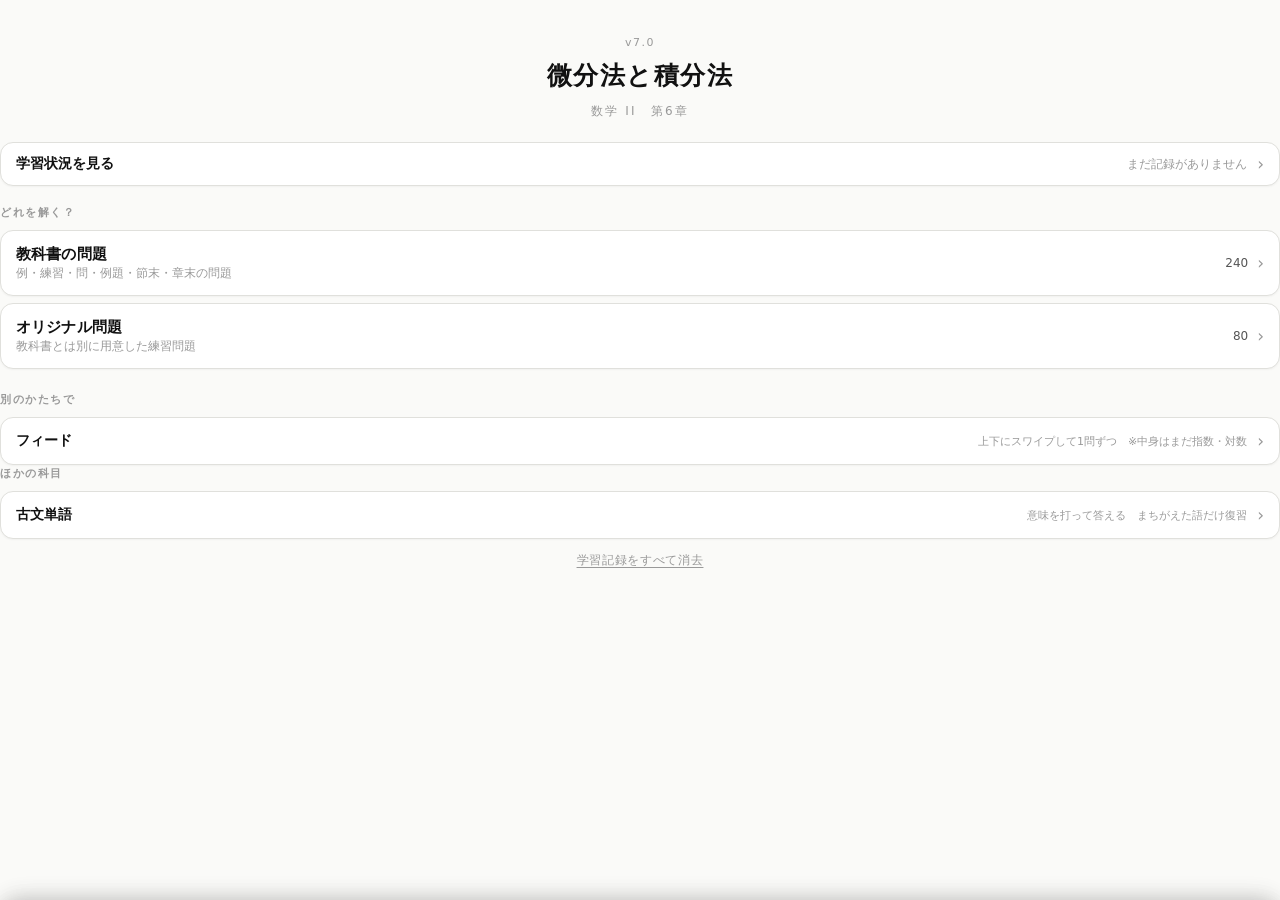
==== index.html @ 39d3907d "範囲の名前を「苦手」にした メニューの見え方   自分の範囲     苦手   練習6・7・8・11・14・15、応用例題3、練習17・19   47  見出しの「課題の範囲」も、名前に合わせて「自分" ====
<!DOCTYPE html>
<html lang="ja">
<head>
<meta charset="UTF-8">
<meta name="viewport" content="width=device-width, initial-scale=1.0, maximum-scale=1.0, user-scalable=no, viewport-fit=cover">
<meta name="color-scheme" content="light">
<meta name="apple-mobile-web-app-capable" content="yes">
<meta name="apple-mobile-web-app-status-bar-style" content="default">
<meta name="theme-color" content="#FAFAF8">
<meta name="description" content="指数関数・対数関数の演習アプリ。手書きの計算スペースと専用キーボードで、スマホだけで解いて記録できます。">
<link rel="manifest" href="./manifest.webmanifest">
<link rel="stylesheet" href="./katex.min.css">
<link rel="apple-touch-icon" href="./apple-touch-icon.png">
<link rel="icon" href="./icon-192.png" type="image/png">
<title>微分法と積分法 ｜ 数学II</title>
<style>
  :root{
    --bg:#FAFAF8;
    --bg2:#F3F3F0;
    --card:#FFFFFF;
    --t1:#111111;
    --t2:#555555;
    --t3:#999999;
    --bd:#E0E0DC;
    --bd2:#EEEEEA;
    --err:#8B0000;
    --ok:#00008B;
    --sh:0 1px 2px rgba(17,17,17,.04);
    --safe-b:env(safe-area-inset-bottom, 0px);
  }
  /* 画面の文字は選べないようにする。
     Apple Pencil で書いていると、手のひらや軸が問題文に触れただけで
     文字が選ばれて「コピー／調べる／翻訳」の黒いメニューが出てしまう。 */
  *{box-sizing:border-box; -webkit-tap-highlight-color:transparent;
    -webkit-user-select:none; user-select:none; -webkit-touch-callout:none}
  html,body{height:100%; overflow:hidden}
  body{
    margin:0; background:var(--bg); color:var(--t1);
    font-family:"Hiragino Sans","Hiragino Kaku Gothic ProN","Yu Gothic","Noto Sans JP",Meiryo,system-ui,-apple-system,sans-serif;
    font-feature-settings:"palt" 1;
    -webkit-font-smoothing:antialiased;
    line-height:1.55; font-size:15px;
    overscroll-behavior:none;
  }
  button{font-family:inherit; color:inherit; cursor:pointer; touch-action:manipulation}
  .app{height:100vh; height:100dvh; display:flex; flex-direction:column; overflow:hidden}
  .hide{display:none !important}

  /* ---------- 数式表示 ---------- */
  .mq{font-family:"Times New Roman",'Hiragino Mincho ProN',serif; letter-spacing:.01em}
  sup,sub{font-size:.68em; line-height:0}
  sup{vertical-align:.5em} sub{vertical-align:-.28em}
  .rt{white-space:nowrap}
  .rt .ri{font-size:.6em; vertical-align:.62em; margin-right:-.28em}
  .rt .rb{border-top:1px solid currentColor; padding:0 .14em 0 .06em; margin-left:.02em}

  /* ---------- メニュー ---------- */
  #menu{flex:1; overflow-y:auto; -webkit-overflow-scrolling:touch; padding:0 18px calc(40px + var(--safe-b))}
  .mhead{padding:34px 0 22px; text-align:center}
  /* 更新が届いたか分かるように、トップに小さく版を出す */
  .mhead .ver{margin:0 0 6px; font-size:11px; color:var(--t3); letter-spacing:.14em}
  .mhead h1{margin:0; font-size:25px; font-weight:600; letter-spacing:.06em}
  .mhead .cap{margin:6px 0 0; font-size:12px; color:var(--t3); letter-spacing:.18em}
  .sec{margin:0 0 9px; font-size:11px; color:var(--t3); letter-spacing:.14em; font-weight:600}

  .seg{display:flex; gap:2px; background:var(--bg2); border-radius:11px; padding:3px; margin-bottom:8px}
  .seg button{flex:1; border:0; background:transparent; color:var(--t2); font-size:12.5px; padding:9px 4px; border-radius:8px; letter-spacing:.02em}
  .seg button.on{background:var(--card); color:var(--t1); font-weight:600; box-shadow:var(--sh)}
  .modenote{font-size:11.5px; color:var(--t3); margin:0 0 12px; padding:0 2px; line-height:1.6}
  .toggle{display:flex; align-items:center; gap:10px; border:0; background:transparent; padding:6px 2px; margin-bottom:16px; font-size:13px; color:var(--t2)}
  .toggle .tk{width:38px; height:22px; border-radius:22px; background:var(--bd2); border:1px solid var(--bd); flex:none; position:relative; transition:background .16s, border-color .16s}
  .toggle .tk i{position:absolute; top:2px; left:2px; width:16px; height:16px; border-radius:50%; background:var(--card); box-shadow:var(--sh); transition:transform .16s}
  .toggle[aria-pressed="true"]{color:var(--t1)}
  .toggle[aria-pressed="true"] .tk{background:var(--t1); border-color:var(--t1)}
  .toggle[aria-pressed="true"] .tk i{transform:translateX(16px)}
  .toggle[disabled]{opacity:.35}

  .tlist{display:flex; flex-direction:column; gap:7px; margin-bottom:22px}
  .gsec{margin:14px 0 -1px; padding-left:2px; font-size:10.5px; color:var(--t3); letter-spacing:.16em; font-weight:600}
  .mrow{display:flex; align-items:center; justify-content:space-between; gap:12px}
  .gsec:first-child{margin-top:6px}
  .titem{
    display:flex; align-items:center; gap:12px; width:100%; text-align:left;
    background:var(--card); border:1px solid var(--bd); border-radius:13px;
    padding:14px 15px; box-shadow:var(--sh); transition:transform .06s, background .12s;
  }
  .titem:active{transform:scale(.985); background:var(--bg2)}
  .titem .nm{flex:1; min-width:0}
  .titem .nm b{display:block; font-size:15px; font-weight:600; letter-spacing:.01em}
  .titem .nm span{display:block; font-size:11.5px; color:var(--t3); margin-top:2px}
  .titem .rt2{display:flex; align-items:center; gap:9px; flex:none}
  .titem .num{font-size:12px; color:var(--t2); font-variant-numeric:tabular-nums}
  .titem .arw{color:var(--t3); font-size:17px; line-height:1}
  .titem.all{background:var(--t1); border-color:var(--t1); color:var(--card)}
  .titem.all .nm span,.titem.all .num,.titem.all .arw{color:rgba(255,255,255,.62)}
  .titem.all:active{background:#000}
  /* 途中でやめた範囲は、カード＋「途中から」の2つ並びにする */
  .trow{display:flex; gap:7px; align-items:stretch}
  .trow .titem{flex:1; min-width:0}
  .tcont{
    flex:none; width:78px; display:flex; flex-direction:column; align-items:center; justify-content:center; gap:2px;
    background:var(--bg2); border:1px solid var(--bd); border-radius:13px; box-shadow:var(--sh);
    padding:8px 4px; transition:transform .06s, background .12s;
  }
  .tcont:active{transform:scale(.97); background:var(--bd2)}
  .tcont .cl{font-size:10px; color:var(--t3); letter-spacing:.04em}
  .tcont b{font-size:13px; font-weight:600; color:var(--t1); font-variant-numeric:tabular-nums}
  .titem[disabled]{opacity:.4; box-shadow:none}
  .titem.rsm{border-style:dashed; border-color:var(--bd); margin-bottom:0}
  .mini-bar{display:block; height:2px; background:var(--bd2); border-radius:2px; margin-top:7px; overflow:hidden}
  .mini-bar i{display:block; height:100%; background:var(--t3); border-radius:2px}
  .badge{
    font-size:11px; font-variant-numeric:tabular-nums; color:var(--err);
    border:1px solid rgba(139,0,0,.24); border-radius:20px; padding:1px 7px; background:rgba(139,0,0,.04);
  }
  .empty{border:1px dashed var(--bd); border-radius:13px; padding:26px 16px; text-align:center; color:var(--t3); font-size:12.5px; line-height:1.8}

  /* ---------- 記録の持ち出し ---------- */
  .bkrow{display:flex; gap:8px; margin-top:8px}
  .bkbtn{flex:1; min-height:42px; border-radius:11px; border:1px solid var(--bd);
         background:var(--card); color:inherit; font-size:13.5px}
  .bkbtn.go{background:var(--ok); border-color:var(--ok); color:#fff; font-weight:600}
  .bkbtn:active{opacity:.75}
  .bknote{font-size:11px; color:var(--t3); line-height:1.85; margin-top:9px}
  .bkbox{margin-top:12px; padding:12px; border:1px solid var(--bd); border-radius:12px; background:var(--card)}
  .bkh{margin:0 0 8px; font-size:11.5px; color:var(--t3); line-height:1.8}
  .bkta{width:100%; height:110px; box-sizing:border-box; padding:9px; border-radius:9px;
        border:1px solid var(--bd); background:var(--bg2); color:inherit;
        font-family:ui-monospace,SFMono-Regular,Menlo,monospace; font-size:10.5px; line-height:1.5;
        resize:none;
        /* 記録の書き出し・読みこみ欄だけは、選んで貼りつけできるようにしておく */
        -webkit-user-select:text; user-select:text; -webkit-touch-callout:default}
  .bkmsg{margin:8px 0 0; font-size:11.5px; line-height:1.7}
  .bkmsg.ok{color:var(--ok)} .bkmsg.ng{color:var(--ng)}

  /* ---------- 囲った計算 ---------- */
  #ansClip{position:relative; margin:0 14px 8px; padding:6px 8px; border:1px solid var(--bd);
           border-radius:10px; background:var(--bg2); text-align:center}
  #ansClip img{max-width:100%; max-height:104px; display:inline-block; vertical-align:middle}
  #ansClip .cx{position:absolute; right:6px; top:6px; font-size:10px; color:var(--t3);
               background:var(--card); border-radius:99px; padding:3px 8px; line-height:1}
  .mfoot{display:flex; justify-content:center; padding-top:6px}
  .lnk{background:none; border:0; color:var(--t3); font-size:11.5px; letter-spacing:.06em; text-decoration:underline; text-underline-offset:3px; padding:8px}

  /* ---------- 演習画面 ---------- */
  #play{flex:1; display:flex; flex-direction:column; min-height:0}
  .bar{display:flex; align-items:center; gap:6px; padding:8px 8px 7px; flex:none}
  .mbar{padding-top:calc(8px + var(--safe-t)); border-bottom:1px solid var(--bd2); margin-bottom:8px}
  .ib{
    width:38px; height:38px; flex:none; border:0; background:transparent; border-radius:10px;
    display:flex; align-items:center; justify-content:center; transition:background .12s;
  }
  .ib:active{background:var(--bg2)}
  .ib svg{width:19px; height:19px; stroke:var(--t1); stroke-width:1.6; fill:none; stroke-linecap:round; stroke-linejoin:round}
  .ttl{flex:1; text-align:center; min-width:0}
  .ttl b{display:block; font-size:13px; font-weight:600; letter-spacing:.02em; white-space:nowrap; overflow:hidden; text-overflow:ellipsis}
  .ttl span{display:block; font-size:10.5px; color:var(--t3); font-variant-numeric:tabular-nums; letter-spacing:.06em; margin-top:1px}
  .prog{height:2px; background:var(--bd2); flex:none}
  .prog i{display:block; height:100%; background:var(--t1); width:0; transition:width .28s ease}

  .qbox{
    flex:none; display:block; width:auto; text-align:left;
    margin:11px 12px 0; background:var(--card); border:1px solid var(--bd);
    border-radius:13px; padding:12px 14px; box-shadow:var(--sh);
    max-height:26vh; overflow-y:auto; transition:padding .16s;
  }
  .qbox .lb{font-size:10px; color:var(--t3); letter-spacing:.16em; margin-bottom:5px; display:flex; gap:8px; align-items:center}
  .qbox .lb .wc{color:var(--err); letter-spacing:.02em}
  .qbox .lb .fold{margin-left:auto; letter-spacing:.04em; text-decoration:underline; text-underline-offset:2px}
  .qbox .qt{display:block; font-size:17px; line-height:1.75; word-break:break-word}
  .qbox .gv{display:block; font-size:11.5px; color:var(--t2); margin-top:7px; padding-top:7px; border-top:1px solid var(--bd2)}
  .qbox .gv.hide{display:none !important}
  /* たたんだ状態: 1行だけ見せて計算スペースを広げる */
  .qbox.fold{padding:7px 14px 8px; overflow:hidden}
  .qbox.fold .lb{margin-bottom:2px}
  .qbox.fold .qt{
    font-size:14px; line-height:1.5; white-space:nowrap;
    overflow:hidden; text-overflow:ellipsis;
  }
  .qbox.fold .gv{display:none}

  .tools{display:flex; align-items:center; gap:4px; padding:9px 12px 7px; flex:none}
  .tb{
    height:36px; min-width:44px; padding:0 11px; border:1px solid var(--bd); background:var(--card);
    border-radius:9px; display:flex; align-items:center; justify-content:center; gap:5px; box-shadow:var(--sh);
    transition:background .12s, border-color .12s;
  }
  .tb svg{width:17px; height:17px; stroke:var(--t1); stroke-width:1.6; fill:none; stroke-linecap:round; stroke-linejoin:round}
  .tb.on{background:var(--t1); border-color:var(--t1)}
  .tb.on svg{stroke:var(--card)}
  .tb:disabled{opacity:.32}
  .tb:active{background:var(--bg2)}
  .tb.on:active{background:#000}
  .tsp{flex:1}

  .padwrap{flex:1; min-height:0; margin:0 12px; position:relative}
  #pad{
    position:absolute; inset:0; width:100%; height:100%;
    background:var(--card); border:1px solid var(--bd); border-radius:13px;
    box-shadow:var(--sh); touch-action:none; display:block;
  }
  .padhint{
    position:absolute; left:0; right:0; top:50%; transform:translateY(-50%);
    text-align:center; color:var(--t3); font-size:12px; letter-spacing:.1em; pointer-events:none;
    transition:opacity .2s;
  }
  .padhint small{display:block; font-size:10.5px; letter-spacing:.04em; margin-top:6px; opacity:.75}
  .foot{flex:none; padding:11px 12px calc(11px + var(--safe-b))}
  .pbtn{
    width:100%; height:50px; border:0; border-radius:13px; background:var(--t1); color:var(--card);
    font-size:15px; font-weight:600; letter-spacing:.08em; transition:transform .06s, opacity .12s;
  }
  .pbtn:active{transform:scale(.985); opacity:.86}
  .pbtn.ghost{background:var(--card); color:var(--t1); border:1px solid var(--bd); box-shadow:var(--sh)}

  /* ---------- 学習状況（ダッシュボード） ----------
     3つの状態は色だけに頼らせない。凡例を必ず出し、各行に実数を併記する。
     「未着手」の #EEEEEA は白地とのコントラストが低い（1.13:1）ため、
     数値ラベルで内容が伝わるようにしている。 */
  .statlink{
    display:flex; align-items:center; gap:10px; width:100%; text-align:left;
    background:var(--card); border:1px solid var(--bd); border-radius:13px;
    padding:12px 15px; box-shadow:var(--sh); margin-bottom:18px; font-size:14px;
  }
  .statlink:active{background:var(--bg2)}
  .statlink .sl{font-weight:600; flex:none}
  .statlink .sr{flex:1; text-align:right; font-size:11.5px; color:var(--t3); font-variant-numeric:tabular-nums}
  .statlink .arw{color:var(--t3); font-size:17px; line-height:1; flex:none}

  /* ---------- KaTeX ----------
     数式は KaTeX で組む。地の文はこれまでどおりの書体のまま。 */
  .katex{font-size:1.05em}
  .mq .katex{font-size:1em}
  /* 埋めるべき □ */
  .tbx{color:var(--ng)}
  /* 入力欄のカーソル */
  .tcaret{animation:tcar 1.05s steps(1) infinite; font-weight:300}
  @keyframes tcar{50%{opacity:0}}

  /* 別リポジトリにある「フィード」への行き来。記録は同じものを見ている。 */
  .feedlink{margin-bottom:0; color:inherit; text-decoration:none}
  .feedlink .sr{font-size:11px}

  #stats{flex:1; display:flex; flex-direction:column; min-height:0}
  .stbody{flex:1; overflow-y:auto; -webkit-overflow-scrolling:touch; padding:0 18px calc(36px + var(--safe-b))}

  .hero{text-align:center; padding:22px 0 6px}
  .hero .hv{font-size:52px; font-weight:600; line-height:1; letter-spacing:-.02em; font-variant-numeric:tabular-nums}
  .hero .hv i{font-style:normal; font-size:22px; color:var(--t3); margin-left:1px}
  .hero .hl{margin:8px 0 0; font-size:12px; color:var(--t2); letter-spacing:.04em}

  .tiles{display:grid; grid-template-columns:repeat(3,1fr); gap:7px; margin:18px 0 6px}
  .tile{background:var(--card); border:1px solid var(--bd); border-radius:12px; padding:11px 10px; box-shadow:var(--sh)}
  .tile .tl{font-size:10px; color:var(--t3); letter-spacing:.08em; display:block}
  .tile .tv{font-size:19px; font-weight:600; font-variant-numeric:tabular-nums; margin-top:3px; display:block}
  .tile .tv small{font-size:11px; color:var(--t3); font-weight:400; margin-left:1px}

  .verdict{display:flex; flex-direction:column; gap:7px; margin:16px 0 6px}
  .vrow{display:flex; align-items:baseline; gap:10px; background:var(--card); border:1px solid var(--bd);
        border-radius:11px; padding:10px 13px; box-shadow:var(--sh); font-size:13px}
  .vrow .vk{font-size:10.5px; color:var(--t3); letter-spacing:.1em; flex:none; width:52px}
  .vrow .vn{flex:1; font-weight:600; min-width:0; overflow:hidden; text-overflow:ellipsis; white-space:nowrap}
  .vrow .vp{font-variant-numeric:tabular-nums; color:var(--t2); flex:none; font-size:12px}
  .vrow.bad .vp{color:var(--err)}

  .legend{display:flex; flex-wrap:wrap; gap:4px 14px; margin:10px 2px 12px; font-size:11px; color:var(--t2)}
  .legend span{display:flex; align-items:center; gap:6px}
  .legend i{width:10px; height:10px; border-radius:3px; flex:none}
  .legend .k1{background:var(--t1)} .legend .k2{background:var(--err)} .legend .k3{background:var(--bd2)}

  .srow{
    display:block; width:100%; text-align:left; background:var(--card); border:1px solid var(--bd);
    border-radius:12px; padding:11px 13px 12px; box-shadow:var(--sh); margin-bottom:7px;
  }
  .srow:active{background:var(--bg2)}
  .srow.src{background:var(--bg2); box-shadow:none; pointer-events:none}
  .srow.src:active{background:var(--bg2)}
  .srow .sh1{display:flex; align-items:baseline; gap:8px}
  .srow .sn{flex:1; font-size:14px; font-weight:600; min-width:0; overflow:hidden; text-overflow:ellipsis; white-space:nowrap}
  .srow .sa{font-size:12.5px; font-variant-numeric:tabular-nums; color:var(--t2); flex:none}
  .srow .sa.none{color:var(--t3); font-size:11px}
  /* 積み上げ棒: セグメントの間は 2px の余地（背景＝白）で分ける */
  .sbar{display:flex; gap:2px; height:9px; margin:8px 0 6px}
  .sbar i{border-radius:4px; min-width:0}
  .sbar .b1{background:var(--t1)} .sbar .b2{background:var(--err)} .sbar .b3{background:var(--bd2)}
  .srow .sf{display:flex; gap:12px; font-size:10.5px; color:var(--t3); font-variant-numeric:tabular-nums}
  .srow .sf b{font-weight:400; color:var(--t2)}
  .srow .sf .w{color:var(--err)}

  .wq{display:flex; flex-direction:column; gap:7px}
  .wqi{
    display:block; width:100%; text-align:left; background:var(--card); border:1px solid var(--bd);
    border-left:2px solid var(--err); border-radius:11px; padding:10px 13px; box-shadow:var(--sh);
  }
  .wqi:active{background:var(--bg2)}
  .wqi .h{display:flex; align-items:baseline; gap:9px}
  .wqi .q{flex:1; font-size:13.5px; line-height:1.6; min-width:0}
  .wqi .n{flex:none; font-size:11px; color:var(--err); font-variant-numeric:tabular-nums}
  .wqi .t{font-size:10.5px; color:var(--t3); margin-top:3px; display:block}
  .wqi .x{display:block; font-size:12px; color:var(--t2); line-height:1.8; margin-top:8px; padding-top:8px; border-top:1px solid var(--bd2)}
  .wqi .x.hide{display:none !important}

  .stempty{border:1px dashed var(--bd); border-radius:13px; padding:34px 18px; text-align:center;
           color:var(--t3); font-size:12.5px; line-height:1.9; margin-top:20px}

  /* ---------- 結果画面 ---------- */
  #done{flex:1; overflow-y:auto; padding:0 18px calc(28px + var(--safe-b))}
  .dhead{text-align:center; padding:40px 0 26px}
  .dhead .sc{font-size:44px; font-weight:600; font-variant-numeric:tabular-nums; letter-spacing:-.01em}
  .dhead .sc i{font-style:normal; font-size:19px; color:var(--t3); margin-left:2px}
  .dhead p{margin:6px 0 0; font-size:12px; color:var(--t3); letter-spacing:.12em}
  .wlist{display:flex; flex-direction:column; gap:7px; margin-bottom:24px}
  .witem{
    display:block; width:100%; text-align:left; background:var(--card); border:1px solid var(--bd);
    border-left:2px solid var(--err); border-radius:11px; padding:11px 13px; box-shadow:var(--sh);
    transition:background .12s;
  }
  .witem:active{background:var(--bg2)}
  .witem .q{display:block; font-size:14px; line-height:1.7}
  .witem .q .wg{font-size:11px; color:var(--t3); margin-left:3px}
  .witem .a{font-size:11.5px; color:var(--t2); margin-top:4px; display:flex; align-items:baseline; gap:6px}
  .witem .a b{color:var(--t1); font-weight:600}
  .witem .a .more{margin-left:auto; color:var(--t3); text-decoration:underline; text-underline-offset:3px; flex:none}
  .witem .wexp{display:block; font-size:12px; color:var(--t2); line-height:1.8; margin-top:9px; padding-top:9px; border-top:1px solid var(--bd2)}
  .witem .wexp.hide{display:none !important}
  .dbtns{display:flex; flex-direction:column; gap:8px}

  /* ---------- シート ---------- */
  .back{position:fixed; inset:0; background:rgba(17,17,17,.28); opacity:0; pointer-events:none; transition:opacity .22s; z-index:40}
  .back.on{opacity:1; pointer-events:auto}
  .sheet{
    position:fixed; left:0; right:0; bottom:0; z-index:50;
    background:var(--bg); border-top:1px solid var(--bd);
    border-radius:18px 18px 0 0; box-shadow:0 -6px 24px rgba(17,17,17,.08);
    transform:translateY(102%); transition:transform .26s cubic-bezier(.22,.68,.3,1);
    padding-bottom:var(--safe-b); max-height:92vh; max-height:92dvh; display:flex; flex-direction:column;
  }
  .sheet.on{transform:translateY(0)}
  .grip{width:34px; height:4px; background:var(--bd); border-radius:4px; margin:9px auto 4px; flex:none}
  .sh{padding:6px 16px 10px; display:flex; align-items:center; gap:10px; flex:none}
  .sh b{flex:1; font-size:12.5px; letter-spacing:.1em; color:var(--t2); font-weight:600}
  .sh .lnk{padding:4px 2px}
  /* 小さい端末では項目がシートに収まらないのでここをスクロールさせる（min-height:0 は保険） */
  .slist{padding:0 12px 14px; display:flex; flex-direction:column; gap:2px; overflow-y:auto; min-height:0; -webkit-overflow-scrolling:touch}
  .sitem{
    display:flex; align-items:center; gap:12px; width:100%; text-align:left; border:0;
    background:transparent; border-radius:11px; padding:14px 12px; font-size:14.5px; transition:background .12s;
  }
  .sitem:active{background:var(--bg2)}
  .sitem svg{width:18px; height:18px; flex:none; stroke:var(--t2); stroke-width:1.6; fill:none; stroke-linecap:round; stroke-linejoin:round}
  .sitem.dg{color:var(--err)} .sitem.dg svg{stroke:var(--err)}
  .sitem .sd{display:block; font-size:11px; color:var(--t3); margin-top:1px}
  .sitem .sw{flex:1; min-width:0}
  .sitem:disabled{opacity:.32}
  .shr{height:1px; background:var(--bd2); margin:6px 12px}

  /* ---------- 問題を選ぶ ---------- */
  .jitem{
    display:flex; align-items:flex-start; gap:11px; width:100%; text-align:left; border:0;
    background:transparent; border-radius:11px; padding:11px 10px; transition:background .12s;
  }
  .jitem:active{background:var(--bg2)}
  .jitem.now{background:var(--bg2); box-shadow:inset 0 0 0 1px var(--bd)}
  .jitem .jn{flex:none; min-width:2.1em; text-align:right; font-size:12px; color:var(--t3);
             padding-top:3px; font-variant-numeric:tabular-nums}
  .jitem.now .jn{color:var(--t1); font-weight:700}
  /* 問題文は長いので2行で切る */
  .jitem .jq{flex:1; min-width:0; font-size:14px; line-height:1.65; overflow:hidden;
             display:-webkit-box; -webkit-line-clamp:2; -webkit-box-orient:vertical}
  .jitem .jm{flex:none; margin-top:2px; font-size:11px; letter-spacing:.06em;
             padding:2px 8px; border-radius:999px; border:1px solid var(--bd)}
  .jitem .jm.ok{color:var(--ok); border-color:var(--ok)}
  .jitem .jm.ng{color:var(--err); border-color:var(--err)}
  .jitem .jm.na{color:var(--t3)}
  .prow{display:flex; align-items:center; gap:12px; padding:6px 12px 4px}
  .prow .pl{flex:1; font-size:14.5px}
  .seg.mini{margin:0; width:168px; flex:none}
  .seg.mini button{font-size:12.5px; padding:7px 4px}

  /* ---------- 解答入力 ---------- */
  .ansq{padding:0 14px 8px; font-size:13px; color:var(--t2); line-height:1.7; flex:none}
  .field .fr{margin:0 .18em}
  .field .fr .fn,.field .fr .fd{font-size:.86em; padding:0 .22em}
  .field{
    margin:0 12px 4px; background:var(--card); border:1px solid var(--bd); border-radius:11px;
    min-height:52px; padding:13px 14px; font-size:19px; line-height:1.4; box-shadow:var(--sh);
    word-break:break-all; flex:none; font-family:"Times New Roman",serif;
  }
  .field.err{border-color:var(--err)}
  .field.jp{font-family:inherit; font-size:16px}
  .field .ph{color:var(--t3); font-size:14px; font-family:inherit}
  .caret{display:inline-block; width:1.5px; height:1.05em; background:var(--t1); vertical-align:-.18em; margin:0 .5px; animation:bl 1.05s steps(1) infinite}
  @keyframes bl{50%{opacity:0}}
  .hintline{font-size:11px; color:var(--t3); padding:2px 16px 8px; flex:none; letter-spacing:.02em;
            display:flex; align-items:baseline; gap:10px}
  .hintline #hintLine{flex:1; min-width:0}
  .hintline .lnk{padding:2px 0; flex:none; font-size:11px}
  .hintline #hintLine.warn{color:var(--err); font-weight:600}
  .hintline #hintLine.todo{color:var(--err); font-weight:600}
  /* 埋めるべき □ は入力欄でもプレビューでも目立たせる */
  .bx{display:inline-block; min-width:.72em; padding:0 .06em; border:1px dashed var(--err);
      border-radius:3px; color:var(--err); line-height:1.15; text-align:center}
  /* シートの中身も縦フレックスにして、はみ出す要素だけ縮む／スクロールできるようにする */
  #ansInput{display:flex; flex-direction:column; min-height:0}
  /* 書き方の早見表（キーボードの場所に出す） */
  .how{margin:2px 12px 10px; padding:12px 14px; background:var(--bg2); border:0; border-radius:12px;
       flex:none; text-align:left; display:grid; grid-template-columns:repeat(2,1fr); gap:9px 14px;
       overflow-y:auto; min-height:0}
  .how > span{display:flex; align-items:baseline; gap:9px; font-size:12px; min-width:0}
  .how b{font-family:"Times New Roman",serif; font-size:15px; font-weight:400; flex:none; min-width:48px}
  .how > span > span{color:var(--t3); font-size:11px; font-family:ui-monospace,SFMono-Regular,Menlo,monospace;
            overflow:hidden; text-overflow:ellipsis}
  .how .hb{grid-column:1/-1; justify-content:center; color:var(--t3); font-size:10.5px;
           letter-spacing:.08em; padding-top:3px; border-top:1px solid var(--bd); margin-top:1px}

  .kb{padding:2px 6px 8px; flex:none; display:grid; grid-template-columns:repeat(7,1fr); gap:5px}
  .k{
    height:44px; border:1px solid var(--bd); background:var(--card); border-radius:9px;
    font-size:17px; display:flex; align-items:center; justify-content:center; box-shadow:var(--sh);
    font-family:"Times New Roman",serif; transition:background .08s, transform .05s; user-select:none;
  }
  .k:active{background:var(--bg2); transform:scale(.95)}
  /* 「分の」のような字数の多いキーは、せまい画面で2行に折れないように小さくする */
  .k.sm{font-size:13.5px; font-family:inherit; white-space:nowrap; letter-spacing:-.02em}
  @media (max-width:400px){ .k.sm{font-size:12px} }
  .k.fn{background:var(--bg2); font-size:14px; font-family:inherit; color:var(--t2); box-shadow:none}
  .k.fn:active{background:var(--bd2)}
  .k.fn svg{width:17px; height:17px; stroke:var(--t2); stroke-width:1.7; fill:none; stroke-linecap:round; stroke-linejoin:round}
  .k.go{grid-column:span 3; background:var(--t1); border-color:var(--t1); color:var(--card); font-size:14.5px; font-weight:600; font-family:inherit; letter-spacing:.08em}
  .k.go:active{background:#000}
  .k .sm{font-size:12px}
  /* 横棒の分数（入力プレビュー用） */
  .fr{display:inline-flex; flex-direction:column; align-items:center; vertical-align:middle;
      margin:0 .14em; line-height:1.12; position:relative; top:-.08em}
  .fr .fn{font-size:.82em; padding:0 .2em}
  .fr .fd{font-size:.82em; padding:0 .2em; border-top:1px solid currentColor; margin-top:.08em}
  /* 分数が入る行は少し行間を広げて、上下の行とぶつからないようにする */
  .rexp,.wexp,.proof,.qt,.ansq{line-height:2}

  /* 記号で書けない答え（増加/減少・対称の軸など）は選択式にする */
  /* グラフをかく問題 */
  .gbox{padding:2px 12px 10px; flex:none; display:flex; flex-direction:column; gap:8px; min-height:0}
  /* 横長の紙にかくと教科書のグラフと形が変わって見えるので、縦横の比を 4:3 で保つ。
     横向きの画面でも横に伸びきらないよう、高さから幅の上限を決めて中央に置く。 */
  .gwrap{position:relative; width:100%; max-width:min(100%, 58vh); aspect-ratio:4/3;
         margin-inline:auto; background:var(--card);
         border:1px solid var(--bd); border-radius:12px; overflow:hidden}
  .gwrap canvas{position:absolute; inset:0; width:100%; height:100%; display:block; touch-action:none}
  .gtools{display:flex; gap:8px; align-items:stretch}
  .gtools .gb{flex:1 1 0; padding:10px 6px; border:1px solid var(--bd); border-radius:10px;
              background:var(--card); font-size:13px; color:var(--t2); box-shadow:var(--sh)}
  .gtools .gb:active{background:var(--bg2)}
  .gtools .gb:disabled{opacity:.4}
  .gtools .pbtn{flex:2 1 0; margin-top:0 !important}
  .gres{display:block; width:100%; border:1px solid var(--bd); border-radius:12px; margin-top:8px}
  .glegend{display:flex; gap:14px; justify-content:center; font-size:11.5px; color:var(--t3); margin-top:6px}
  .glegend i{display:inline-block; width:16px; height:3px; border-radius:2px; vertical-align:2px; margin-right:5px}
  .glegend i.dot{width:9px; height:9px; border-radius:50%; background:#fff; border:2px solid #c2410c;
                 vertical-align:-1px}
  .gwhy{margin-top:6px; text-align:center; font-size:12.5px; color:var(--ng)}
  .chbox{padding:2px 12px 10px; display:flex; flex-direction:column; gap:7px; overflow-y:auto; min-height:0}
  .ch{
    min-height:50px; padding:12px 16px; text-align:left; border:1px solid var(--bd);
    background:var(--card); border-radius:11px; font-size:15px; box-shadow:var(--sh);
    display:flex; align-items:center; gap:11px; transition:background .12s, border-color .12s;
  }
  .ch::before{
    content:''; width:17px; height:17px; border-radius:50%; border:1.5px solid var(--bd2);
    flex:none; transition:border-color .12s, box-shadow .12s;
  }
  .ch:active{background:var(--bg2)}
  .ch.on{border-color:var(--t1)}
  .ch.on::before{border-color:var(--t1); border-width:5px}

  /* ---------- 判定 ---------- */
  .res{padding:14px 16px 18px; overflow-y:auto}
  .rq{font-size:14px; color:var(--t2); line-height:1.7; padding-bottom:11px; margin-bottom:12px; border-bottom:1px solid var(--bd2)}
  .rq .rg{font-size:11.5px; color:var(--t3); margin-left:4px}
  .rsub{font-size:11.5px; color:var(--t3); margin-top:5px}
  .proof{font-size:14px; line-height:1.95; color:var(--t1); white-space:pre-line}
  .selfask{font-size:11.5px; color:var(--t3); margin-top:11px; text-align:center; letter-spacing:.04em}
  /* 正解か不正解かは一目で分かってほしいので、文字だけでなく地色ごと変える */
  .rmark{
    display:inline-flex; align-items:center; gap:8px; font-size:17px; font-weight:600; letter-spacing:.1em;
    padding:8px 17px 8px 13px; border-radius:999px;
  }
  .rmark svg{width:21px; height:21px; stroke-width:2; fill:none; stroke-linecap:round; stroke-linejoin:round}
  /* 正解は青、不正解は赤で塗りつぶす */
  .rmark.ok{background:var(--ok); color:var(--card)} .rmark.ok svg{stroke:var(--card)}
  .rmark.ng{background:var(--err); color:var(--card)} .rmark.ng svg{stroke:var(--card)}
  .rmark.sk{background:var(--bg2); color:var(--t2); border:1px solid var(--bd)}
  .rmark.sk svg{stroke:var(--t2); fill:var(--t2)}
  /* 答えの枠も、不正解のときだけ縁の色を変えて見分けやすくする */
  .rans.ngb{border-color:var(--err)}
  .ryour{font-size:12px; color:var(--t3); margin-top:8px}
  .ryour b{color:var(--err); font-weight:400; font-family:"Times New Roman",serif; font-size:14px}
  .rans{
    margin-top:12px; background:var(--card); border:1px solid var(--bd); border-radius:11px;
    padding:12px 14px; box-shadow:var(--sh);
  }
  .rans .lb{font-size:10px; color:var(--t3); letter-spacing:.16em; margin-bottom:4px}
  .rans .va{font-size:19px; font-family:"Times New Roman",serif}
  .rexp{margin-top:10px; font-size:12.5px; color:var(--t2); line-height:1.85; padding:0 2px;
         white-space:pre-line}   /* 解説は行の区切りをそのまま活かす */
  .rbtns{display:flex; flex-wrap:wrap; gap:8px; margin-top:16px}
  .rbtns .pbtn{flex:1 1 0; width:auto}
  /* 4つ並ぶと1行では文字が折れてしまうので、2つずつ2段にする */
  .rbtns.four .pbtn{flex:1 1 calc(50% - 4px)}

  .cmsg{padding:2px 18px 18px; font-size:14px; line-height:1.8; color:var(--t2)}

  /* ---------- 横向き・画面が低いとき ----------
     6段のままだと決定キーが画面の外に出てしまうので、
     横幅を使って12列3段に組み替え、余白も詰める。 */
  @media (max-height:520px){
    .mhead{padding:14px 0 10px}
    .mhead h1{font-size:21px}
    .mhead .cap{margin-top:3px}
    .bar{padding:4px 8px}
    .ib{width:34px; height:34px}
    .qbox{margin-top:8px; padding:9px 13px; max-height:34vh}
    .qbox .qt{font-size:16px}
    .tools{padding:7px 12px 6px}
    .tb{height:32px}
    .foot{padding:8px 12px calc(8px + var(--safe-b))}
    .pbtn{height:44px}
    .sh{padding:2px 16px 6px}
    .ansq{padding-bottom:5px}
    .field{min-height:44px; padding:10px 14px; font-size:18px}
    .hintline{padding-bottom:5px}
    .k{height:38px; font-size:16px}
    .how{margin:0 12px 8px; padding:9px 12px; gap:6px 12px}
    .how b{font-size:14px; min-width:44px}
    .ch{min-height:40px; padding:8px 14px; font-size:14px}
    .ch::before{width:15px; height:15px}
    .chbox{gap:5px; padding-bottom:8px}
    .res{padding:10px 16px 14px}
    .rq{padding-bottom:8px; margin-bottom:9px}
  }
  /* 極端に低い画面（小型端末の横向き）は、あると入り切らないものを削る */
  @media (max-height:365px){
    .how{max-height:132px; gap:5px 12px; padding:8px 12px}
    .how .hb{display:none}
    .ansq{font-size:12px}
  }
  @media (max-height:520px) and (min-width:560px){
    .kb{grid-template-columns:repeat(12,1fr)}
    .k.go{grid-column:span 4}
    .chbox{display:grid; grid-template-columns:repeat(2,1fr)}
    .chbox .pbtn{grid-column:span 2; margin-top:0 !important}
  }
</style>
</head>
<body>
<div class="app">

  <!-- ========== トップ（教科書かオリジナルかを選ぶ） ========== -->
  <div id="home">
    <div class="mhead">
      <p class="ver">v7.0</p>
      <h1>微分法と積分法</h1>
      <p class="cap">数学 II　第6章</p>
    </div>

    <button class="statlink" id="statBtn">
      <span class="sl">学習状況を見る</span>
      <span class="sr" id="statPeek"></span>
      <span class="arw">›</span>
    </button>

    <div id="resume" class="hide"></div>

    <p class="sec">どれを解く？</p>
    <div class="tlist" id="sidelist"></div>

    <p class="sec">別のかたちで</p>
    <a class="statlink feedlink" href="../jhvjh/">
      <span class="sl">フィード</span>
      <span class="sr">上下にスワイプして1問ずつ　※中身はまだ指数・対数</span>
      <span class="arw">›</span>
    </a>

    <p class="sec">ほかの科目</p>
    <a class="statlink feedlink" href="./kobun.html">
      <span class="sl">古文単語</span>
      <span class="sr">意味を打って答える　まちがえた語だけ復習</span>
      <span class="arw">›</span>
    </a>

    <div class="mfoot"><button class="lnk" id="resetAll">学習記録をすべて消去</button></div>
  </div>

  <!-- ========== メニュー（選んだ側の範囲を選ぶ） ========== -->
  <div id="menu" class="hide">
    <div class="bar mbar">
      <button class="ib" id="toTop" aria-label="トップへ戻る">
        <svg viewBox="0 0 24 24"><path d="M15 5l-7 7 7 7"/></svg>
      </button>
      <div class="ttl"><b id="sideTtl">教科書の問題</b><span id="sideCap"></span></div>
      <span class="ib"></span>
    </div>

    <p class="sec">出題モード</p>
    <div class="seg" id="modeSeg">
      <button data-m="normal" class="on">通常</button>
      <button data-m="wrong">間違えた問題</button>
      <button data-m="freq">間違い回数順</button>
    </div>
    <p class="modenote" id="modeNote"></p>

    <button class="toggle" id="shufBtn" aria-pressed="false">
      <span class="tk"><i></i></span>
      <span>順番をシャッフルする</span>
    </button>

    <p class="sec">範囲</p>
    <div class="tlist" id="tlist"></div>
    <div style="height:18px"></div>
  </div>

  <!-- ========== 演習 ========== -->
  <div id="play" class="hide">
    <div class="bar">
      <button class="ib" id="backBtn" aria-label="戻る">
        <svg viewBox="0 0 24 24"><path d="M15 5l-7 7 7 7"/></svg>
      </button>
      <div class="ttl"><b id="pTitle"></b><span id="pCount"></span></div>
      <button class="ib" id="menuBtn" aria-label="メニュー">
        <svg viewBox="0 0 24 24"><path d="M4 7h16M4 12h16M4 17h16"/></svg>
      </button>
    </div>
    <div class="prog"><i id="progBar"></i></div>

    <!-- button の中身は phrasing content でないといけないので span を block 表示にする -->
    <button class="qbox" id="qBox" aria-expanded="true">
      <span class="lb"><span id="qLabel">問題</span><span class="wc" id="qWrong"></span><span class="fold" id="qFold">たたむ</span></span>
      <span class="qt mq" id="qText"></span>
      <span class="gv hide" id="qGiven"></span>
    </button>

    <div class="tools">
      <button class="tb on" id="tPen" aria-label="ペン">
        <svg viewBox="0 0 24 24"><path d="M4 20l4-1 10-10a2.1 2.1 0 10-3-3L5 16l-1 4z"/><path d="M13.5 6.5l4 4"/></svg>
      </button>
      <button class="tb" id="tEra" aria-label="消しゴム">
        <svg viewBox="0 0 24 24"><path d="M8.5 19.5H20"/><path d="M15.5 4.5l4 4a1.5 1.5 0 010 2.2l-8 8H7l-3-3a1.5 1.5 0 010-2.2l9.3-9a1.5 1.5 0 012.2 0z"/></svg>
      </button>
      <button class="tb" id="tSel" aria-label="囲って持っていく">
        <svg viewBox="0 0 24 24"><path d="M12 4c4.4 0 8 2.7 8 6s-3.6 6-8 6-8-2.7-8-6 3.6-6 8-6z" stroke-dasharray="3 2.5"/><path d="M16.5 15.5l3 4.5"/></svg>
      </button>
      <div class="tsp"></div>
      <button class="tb" id="tFit" aria-label="枠に収める">
        <svg viewBox="0 0 24 24"><path d="M3 8V3h5"/><path d="M21 8V3h-5"/><path d="M3 16v5h5"/><path d="M21 16v5h-5"/><rect x="8" y="8" width="8" height="8" rx="1.5"/></svg>
      </button>
      <button class="tb" id="tUndo" aria-label="元に戻す">
        <svg viewBox="0 0 24 24"><path d="M9 14l-4-4 4-4"/><path d="M5 10h9a5 5 0 010 10h-3"/></svg>
      </button>
      <button class="tb" id="tRedo" aria-label="やり直す">
        <svg viewBox="0 0 24 24"><path d="M15 14l4-4-4-4"/><path d="M19 10h-9a5 5 0 000 10h3"/></svg>
      </button>
      <button class="tb" id="tClr" aria-label="全消去">
        <svg viewBox="0 0 24 24"><path d="M5 7h14"/><path d="M9 7V5h6v2"/><path d="M6.5 7l1 12h9l1-12"/></svg>
      </button>
    </div>

    <div class="padwrap">
      <canvas id="pad"></canvas>
      <div class="padhint" id="padHint">
        計算スペース
        <small>2本指でタップすると1つ戻せます</small>
      </div>
    </div>

    <div class="foot">
      <button class="pbtn" id="ansBtn">解答する</button>
    </div>
  </div>

  <!-- ========== 学習状況（ダッシュボード） ========== -->
  <div id="stats" class="hide">
    <div class="bar">
      <button class="ib" id="stBack" aria-label="戻る">
        <svg viewBox="0 0 24 24"><path d="M15 5l-7 7 7 7"/></svg>
      </button>
      <div class="ttl"><b>学習状況</b><span id="stSub"></span></div>
      <span class="ib"></span>
    </div>
    <div class="stbody" id="stBody"></div>
  </div>

  <!-- ========== 結果 ========== -->
  <div id="done" class="hide">
    <div class="dhead">
      <div class="sc" id="dScore"></div>
      <p id="dSub"></p>
    </div>
    <div id="dWrongWrap" class="hide">
      <p class="sec">間違えた問題</p>
      <div class="wlist" id="dWrong"></div>
    </div>
    <div class="dbtns" id="dBtns"></div>
  </div>
</div>

<!-- ========== オーバーレイ ========== -->
<div class="back" id="back"></div>

<!-- 解答シート -->
<div class="sheet" id="ansSheet">
  <div class="grip"></div>
  <div id="ansInput">
    <div class="sh">
      <b>解答を入力</b>
      <button class="lnk" id="peekBtn">計算を見る</button>
      <button class="lnk" id="clrIn">全消去</button>
    </div>
    <div class="ansq mq" id="ansQ"></div>
    <div id="ansClip" class="hide"></div>
    <div class="field" id="field"></div>
    <!-- 打った文字が数式としてどう読まれるかをその場で見せる -->
    <div class="hintline">
      <span id="hintLine"></span>
      <button class="lnk" id="howBtn" aria-expanded="false">書き方 ▾</button>
    </div>
    <div class="kb" id="kb"></div>
    <!-- 早見表はキーボードと入れ替えて出す（積み上げると決定キーが画面外に出るため） -->
    <button class="how hide" id="how">
      <span><b>x<sup>2</sup></b><span>x^2</span></span>
      <span><b>3x<sup>2</sup>-2x</b><span>3x^2-2x</span></span>
      <span><b>3&frasl;2</b><span>2 → 分の → 3</span></span>
      <span><b>-<sup>5</sup>&frasl;<sub>27</sub></b><span>- → 27 → 分の → 5</span></span>
      <span><b>y = 3x-2</b><span>y → = → 3x-2</span></span>
      <span><b>(5, 10)</b><span>( → 5 → , → 10 → )</span></span>
      <span><b>3&pi;</b><span>3 → π</span></span>
      <span><b>2x<sup>3</sup>+C</b><span>2x^3+C　… 積分定数も書く</span></span>
      <span><b>4<span class="rt">&radic;<span class="rb">2</span></span></b><span>4√2</span></span>
      <span><b>-3 &leqq; a &leqq; 3</b><span>-3 → ≦ → a → ≦ → 3</span></span>
      <span><b>a&lt;0, a&gt;4</b><span>2つに分かれる答えは , で区切る</span></span>
      <span class="hb">タップでキーボードに戻る</span>
    </button>
    <div class="chbox hide" id="choices"></div>
    <!-- グラフをかく問題。方眼の上に曲線をかいてもらう -->
    <div class="gbox hide" id="gbox">
      <div class="gwrap"><canvas id="gcv"></canvas></div>
      <div class="gtools">
        <button class="gb" id="gUndo">1つ戻す</button>
        <button class="gb" id="gClear">消す</button>
        <button class="pbtn" id="gGo">決定</button>
      </div>
    </div>
  </div>
  <div class="res hide" id="ansRes"></div>
</div>

<!-- メニューシート -->
<div class="sheet" id="jumpSheet">
  <div class="grip"></div>
  <div class="sh"><b>問題を選ぶ</b><span class="lnk" id="jumpCap"></span></div>
  <div class="slist" id="jumpList"></div>
</div>

<div class="sheet" id="menuSheet">
  <div class="grip"></div>
  <div class="sh"><b>メニュー</b></div>
  <div class="slist">
    <div class="prow">
      <span class="pl">ペンの太さ</span>
      <div class="seg mini" id="penSeg">
        <button data-w="1.6">細</button>
        <button data-w="2.2" class="on">中</button>
        <button data-w="3.4">太</button>
      </div>
    </div>
    <div class="shr"></div>
    <button class="sitem" data-act="jump">
      <svg viewBox="0 0 24 24"><path d="M4 6h16"/><path d="M4 12h16"/><path d="M4 18h11"/><circle cx="20" cy="18" r="1.4"/></svg>
      <span class="sw">問題を選ぶ<span class="sd">この範囲の一覧から選んで移動</span></span>
    </button>
    <div class="shr"></div>
    <button class="sitem" data-act="prev" id="mPrev">
      <svg viewBox="0 0 24 24"><path d="M18 19l-9-7 9-7z"/><path d="M6 5v14"/></svg>
      <span class="sw">前の問題に戻る<span class="sd">書いた計算はそのまま残ります</span></span>
    </button>
    <button class="sitem" data-act="retry">
      <svg viewBox="0 0 24 24"><path d="M4 4v6h6"/><path d="M20 20v-6h-6"/><path d="M19 9a7.5 7.5 0 00-13-3L4 8"/><path d="M5 15a7.5 7.5 0 0013 3l2-2"/></svg>
      <span class="sw">この問題をやり直す<span class="sd">計算スペースと入力を消去</span></span>
    </button>
    <button class="sitem" data-act="clear">
      <svg viewBox="0 0 24 24"><path d="M5 7h14"/><path d="M9 7V5h6v2"/><path d="M6.5 7l1 12h9l1-12"/></svg>
      <span class="sw">計算スペースを消す</span>
    </button>
    <button class="sitem" data-act="skip">
      <svg viewBox="0 0 24 24"><path d="M6 5l9 7-9 7z"/><path d="M18 5v14"/></svg>
      <span class="sw">スキップ<span class="sd">記録に残さず次の問題へ</span></span>
    </button>
    <button class="sitem dg" data-act="reveal">
      <svg viewBox="0 0 24 24"><path d="M2 12s3.8-6.5 10-6.5S22 12 22 12s-3.8 6.5-10 6.5S2 12 2 12z"/><circle cx="12" cy="12" r="2.6"/></svg>
      <span class="sw">答えを見る<span class="sd">不正解として記録されます</span></span>
    </button>
    <div class="shr"></div>
    <button class="sitem" data-act="restart">
      <svg viewBox="0 0 24 24"><path d="M4 4v6h6"/><path d="M19 9a7.5 7.5 0 00-13-3L4 8"/><path d="M20 20v-6h-6"/><path d="M5 15a7.5 7.5 0 0013 3l2-2"/></svg>
      <span class="sw">最初からやり直す</span>
    </button>
    <button class="sitem" data-act="home">
      <svg viewBox="0 0 24 24"><path d="M4 11l8-7 8 7"/><path d="M6 10v9h12v-9"/></svg>
      <span class="sw">メニューに戻る<span class="sd">続きから再開できます</span></span>
    </button>
  </div>
</div>

<!-- 確認シート -->
<div class="sheet" id="confSheet">
  <div class="grip"></div>
  <div class="sh"><b id="confTtl">確認</b></div>
  <p class="cmsg" id="confMsg"></p>
  <div class="slist">
    <button class="sitem dg" id="confYes"><span class="sw" id="confYesTx">はい</span></button>
    <button class="sitem" id="confNo"><span class="sw">キャンセル</span></button>
  </div>
</div>

<script src="./katex.min.js"></script>
<script src="./tex.js?v=7.0"></script>
<script src="./backup.js?v=7.0"></script>
<script>
"use strict";

/* このアプリの版。tex.js にも同じものを持たせてある。
   キャッシュに古い tex.js が残っていると、数式だけが崩れて出る
   （index.html はネットワーク優先なので新しく、tex.js だけ古い、という食い違い）。
   実機でそれが起きたので、食い違いを見つけたら一度だけ捨てて読み直す。 */
const APP_V = '7.0';
(function(){
  if(typeof TEX_V !== 'undefined' && TEX_V === APP_V) return;
  try{
    if(sessionStorage.getItem('texfix')) return;   /* 読み直しは1回だけ。堂々めぐりを防ぐ */
    sessionStorage.setItem('texfix', '1');
  }catch(e){ return; }
  const again = ()=>location.reload();
  if(window.caches) caches.keys().then(ks=>Promise.all(ks.map(k=>caches.delete(k)))).then(again, again);
  else again();
})();

/* =======================================================================
   問題データ
   q   : 問題文（^{} _{} √{} √[n]{} のマークアップが使える）
   g   : 前提として与えられる値（任意）
   a   : 正解として受理する表記の配列
   h   : 入力欄に出すヒント
   e   : 解説
   ======================================================================= */
const TOPICS = [
{
  id:'tb-vel', name:'教科書｜平均の速さと平均変化率', desc:'落下運動・平均変化率（練習1・例1・練習2）',
  qs:[
    {id:'tb-vel-xdp9au', q:'［練習1］物体が落ち始めてから x 秒間に落ちる距離を y m とすると y = 4.9x^2 である。2秒後における瞬間の速さを求めよ。', a:['19.6'], h:'単位 m/s は書かない。例: 19.6', e:'a 秒後から b 秒後までの平均の速さは\n(4.9b^2-4.9a^2)/(b-a) = 4.9(b+a)\nここで a=2 とし b を 2 に近づけると 4.9×(2+2) = 19.6\nよって 2秒後の瞬間の速さは 19.6 m/s'},
    {id:'tb-vel-ycf41x', q:'［例1］f(x) = x^2 について、x が a から b まで変わるときの平均変化率', a:['a+b'], h:'例: a+b', e:'(f(b)-f(a))/(b-a) = (b^2-a^2)/(b-a) = (b+a)(b-a)/(b-a) = a+b'},
    {id:'tb-vel-1rumvhf', q:'［練習2(1)］y = 2x について、x が a から b まで変わるときの平均変化率', a:['2'], h:'例: 2', e:'(2b-2a)/(b-a) = 2(b-a)/(b-a) = 2　（1次関数の平均変化率は傾きそのもの）'},
    {id:'tb-vel-w35k9c', q:'［練習2(2)］y = 2x^2 - 1 について、x が a から b まで変わるときの平均変化率', a:['2a+2b'], h:'例: 2a+2b', e:'{(2b^2-1)-(2a^2-1)}/(b-a) = 2(b^2-a^2)/(b-a) = 2(b+a) = 2a+2b'}
  ]
},
{
  id:'tb-lim', name:'教科書｜極限値と微分係数', desc:'極限値・f′(a)（例2・練習3・例3・練習4・深める）',
  qs:[
    {id:'tb-lim-2csrmr', q:'［例2(1)］lim_{x→1}(x+1)', a:['2'], h:'例: 2', e:'x を 1 に近づけると x+1 は 1+1 = 2 に近づく。'},
    {id:'tb-lim-bq5aux', q:'［例2(2)］lim_{h→0}(3-3h+h^2)', a:['3'], h:'例: 3', e:'h を 0 に近づけると -3h も h^2 も 0 に近づくので 3'},
    {id:'tb-lim-1lk7dq8', q:'［練習3(1)］lim_{x→2}(x^2+1)', a:['5'], h:'例: 5', e:'2^2+1 = 5'},
    {id:'tb-lim-mh3l0m', q:'［練習3(2)］lim_{h→0}(12+6h+h^2)', a:['12'], h:'例: 12', e:'6h も h^2 も 0 に近づくので 12'},
    {id:'tb-lim-1kh62mt', q:'［例3］f(x) = x^2 のときの微分係数 f′(2)', a:['4'], h:'例: 4', e:'f′(2) = lim_{h→0}(f(2+h)-f(2))/h = lim_{h→0}((2+h)^2-4)/h\n= lim_{h→0}(4h+h^2)/h = lim_{h→0}(4+h) = 4'},
    {id:'tb-lim-s09pg', q:'［練習4］f(x) = x^3 + 2 のときの微分係数 f′(1)', a:['3'], h:'例: 3', e:'f(1+h)-f(1) = (1+h)^3+2 - 3 = 3h+3h^2+h^3\nこれを h で割ると 3+3h+h^2。h→0 で 3'},
    {id:'tb-lim-1hn78gh', q:'［深める］f(x) = x^2 の x = a における微分係数 f′(a)', a:['2a'], h:'例: 2a', e:'((a+h)^2-a^2)/h = (2ah+h^2)/h = 2a+h。h→0 で 2a'},
    {id:'tb-lim-1cc7umf', q:'［p.195 のまとめ］微分係数 f′(a) は、曲線 y = f(x) 上の点 (a, f(a)) における何を表すか', c:['接線の傾き','接線の y 切片','曲線と x 軸が囲む面積'], a:['接線の傾き'], e:'点 (a, f(a)) と近くの点を結ぶ直線の傾きが、近づけるにつれて接線の傾きに近づく。その値が f′(a)。'}
  ]
},
{
  id:'tb-def', name:'教科書｜導関数', desc:'導関数の定義と x^n の微分（例4・例5・練習5）',
  qs:[
    {id:'tb-def-p755a1', q:'［例4(1)］y = x を微分せよ', a:['1'], h:'例: 1', e:'((x+h)-x)/h = 1。よって y′ = 1'},
    {id:'tb-def-gt431y', q:'［例4(2)］y = x^2 を微分せよ', a:['2x'], h:'例: 2x', e:'((x+h)^2-x^2)/h = 2x+h。h→0 で y′ = 2x'},
    {id:'tb-def-8z0cpi', q:'［例4(3)］y = x^3 を微分せよ', a:['3x^2'], h:'例: 3x^2', e:'((x+h)^3-x^3)/h = 3x^2+3xh+h^2。h→0 で y′ = 3x^2'},
    {id:'tb-def-16p588m', q:'［例5］c を定数とするとき、y = c を微分せよ', a:['0'], h:'例: 0', e:'(c-c)/h = 0 なので y′ = 0。定数関数のグラフは水平な直線で、傾きは 0'},
    {id:'tb-def-l97h35', q:'［練習5(1)］導関数の定義にしたがって y = 3x^2 を微分せよ', a:['6x'], h:'例: 6x', e:'(3(x+h)^2-3x^2)/h = (6xh+3h^2)/h = 6x+3h。h→0 で y′ = 6x'},
    {id:'tb-def-1anvta4', q:'［練習5(2)］導関数の定義にしたがって y = -x^2 を微分せよ', a:['-2x'], h:'例: -2x', e:'(-(x+h)^2+x^2)/h = (-2xh-h^2)/h = -2x-h。h→0 で y′ = -2x'},
    {id:'tb-def-1c0s6y9', q:'［p.199 の公式］n が正の整数のとき、y = x^n の導関数 y′', a:['nx^(n-1)'], h:'n → x → ^ → ( → n - 1 → ) の順。例: nx^(n-1)', e:'(x^n)′ = nx^{n-1}。この公式と、次のページの性質だけで多項式はすべて微分できる。'}
  ]
},
{
  id:'tb-calc', name:'教科書｜導関数の計算', desc:'和・差・定数倍（例6・例題1・練習6）',
  qs:[
    {id:'tb-calc-dvsdb6', q:'［例6(1)］y = 4x^3 を微分せよ', a:['12x^2'], h:'例: 12x^2', e:'(kf)′ = kf′ より 4×3x^2 = 12x^2'},
    {id:'tb-calc-1imq4i2', q:'［例6(2)］y = x^3 + x^2 を微分せよ', a:['3x^2+2x'], h:'例: 3x^2+2x', e:'(f+g)′ = f′+g′ より 3x^2 + 2x'},
    {id:'tb-calc-1i1n5tv', q:'［例題1(1)］y = 4x^3 + 5x^2 を微分せよ', a:['12x^2+10x'], h:'例: 12x^2+10x', e:'4×3x^2 + 5×2x = 12x^2 + 10x'},
    {id:'tb-calc-tvlx41', q:'［例題1(2)］y = (x^2+1)(x-1) を微分せよ', a:['3x^2-2x+1'], h:'例: 3x^2-2x+1', e:'まず展開して y = x^3 - x^2 + x - 1。微分して 3x^2 - 2x + 1'},
    {id:'tb-calc-1lwnrpd', q:'［練習6(1)］y = x^2 - 2x - 1 を微分せよ', a:['2x-2'], h:'例: 2x-2', e:'2x - 2（定数 -1 は消える）'},
    {id:'tb-calc-1geh5ei', q:'［練習6(2)］y = -3x^2 - 5x + 6 を微分せよ', a:['-6x-5'], h:'例: -6x-5', e:'-3×2x - 5 = -6x - 5'},
    {id:'tb-calc-eugc9o', q:'［練習6(3)］y = 3x^3 - 2x^2 + 4x - 7 を微分せよ', a:['9x^2-4x+4'], h:'例: 9x^2-4x+4', e:'3×3x^2 - 2×2x + 4 = 9x^2 - 4x + 4'},
    {id:'tb-calc-u5l01p', q:'［練習6(4)］y = -2x^3 + 5x + 1 を微分せよ', a:['-6x^2+5'], h:'例: -6x^2+5', e:'-2×3x^2 + 5 = -6x^2 + 5'},
    {id:'tb-calc-1rgy2oa', q:'［練習6(5)］y = x^4 - 3x^3 + 4x - 3 を微分せよ', a:['4x^3-9x^2+4'], h:'例: 4x^3-9x^2+4', e:'4x^3 - 3×3x^2 + 4 = 4x^3 - 9x^2 + 4'},
    {id:'tb-calc-1affeth', q:'［練習6(6)］y = (4/3)x^3 - (1/6)x^2 + (2/3)x - 1 を微分せよ', a:['4x^2-(1/3)x+2/3'], h:'分数は 分の キーで。例: 4x^2-(3分の1)x+3分の2', e:'(4/3)×3x^2 = 4x^2、(1/6)×2x = (1/3)x、定数項 -1 は消える。\nよって y′ = 4x^2 - (1/3)x + 2/3'},
    {id:'tb-calc-1x5mjgr', q:'［練習6(7)］y = (2x-1)(3x+5) を微分せよ', a:['12x+7'], h:'例: 12x+7', e:'展開して y = 6x^2 + 7x - 5。微分して 12x + 7'},
    {id:'tb-calc-ec74ve', q:'［練習6(8)］y = (2x+1)(x^2+x+1) を微分せよ', a:['6x^2+6x+3'], h:'例: 6x^2+6x+3', e:'展開して y = 2x^3 + 3x^2 + 3x + 1。微分して 6x^2 + 6x + 3'}
  ]
},
{
  id:'tb-fval', name:'教科書｜微分係数の値・関数の決定', desc:'f′(a) の計算と条件から関数を求める（例7・練習7・例題2・練習8）',
  qs:[
    {id:'tb-fval-n5yjor', q:'［例7］f(x) = x^2 - 4x のときの f′(3)', a:['2'], h:'例: 2', e:'f′(x) = 2x - 4。x=3 を代入して 6-4 = 2'},
    {id:'tb-fval-sa1sc5', q:'［練習7(1)］f(x) = -x^3 + 2x^2 のときの f′(0)', a:['0'], h:'例: 0', e:'f′(x) = -3x^2 + 4x。x=0 で 0'},
    {id:'tb-fval-1511iif', q:'［練習7(2)］f(x) = -x^3 + 2x^2 のときの f′(1)', a:['1'], h:'例: 1', e:'f′(1) = -3 + 4 = 1'},
    {id:'tb-fval-1kp6dbt', q:'［練習7(3)］f(x) = -x^3 + 2x^2 のときの f′(-3)', a:['-39'], h:'例: -39', e:'f′(-3) = -3×9 + 4×(-3) = -27 - 12 = -39'},
    {id:'tb-fval-1ovyxl0', q:'［例題2］2次関数 f(x) が f(0) = 2、f′(0) = -3、f′(1) = 1 を満たすとき、f(x) を求めよ', a:['2x^2-3x+2'], h:'x の式で。例: 2x^2-3x+2', e:'f(x) = ax^2+bx+c とおくと f′(x) = 2ax+b。\nf′(0) = b = -3、f′(1) = 2a+b = 1 より a = 2。\nf(0) = c = 2。よって f(x) = 2x^2 - 3x + 2'},
    {id:'tb-fval-v0s7y8', q:'［練習8］2次関数 f(x) が f(2) = -2、f′(0) = 3、f′(1) = -1 を満たすとき、f(x) を求めよ', a:['-2x^2+3x'], h:'x の式で。例: -2x^2+3x', e:'f(x) = ax^2+bx+c、f′(x) = 2ax+b。\nf′(0) = b = 3、f′(1) = 2a+3 = -1 より a = -2。\nf(2) = 4a+2b+c = -8+6+c = -2 より c = 0。\nよって f(x) = -2x^2 + 3x'}
  ]
},
{
  id:'tb-var', name:'教科書｜いろいろな文字の微分', desc:'x 以外の文字で微分する（例題3・練習9）',
  qs:[
    {id:'tb-var-1yg121j', q:'［例題3］半径 r の球の表面積 S = 4πr^2 を r で微分せよ', a:['8πr'], h:'π は π キー。例: 8πr', e:'r^2 を微分すると 2r。よって dS/dr = 4π×2r = 8πr'},
    {id:'tb-var-1ydz4yf', q:'［例題3］半径 r の球の体積 V = (4/3)πr^3 を r で微分せよ', a:['4πr^2'], h:'例: 4πr^2', e:'r^3 を微分すると 3r^2。よって dV/dr = (4/3)π×3r^2 = 4πr^2（＝表面積 S）'},
    {id:'tb-var-ni3fuu', q:'［練習9］1辺の長さ a の立方体の表面積 S = 6a^2 を a で微分せよ', a:['12a'], h:'例: 12a', e:'dS/da = 6×2a = 12a'},
    {id:'tb-var-64uzn1', q:'［練習9］1辺の長さ a の立方体の体積 V = a^3 を a で微分せよ', a:['3a^2'], h:'例: 3a^2', e:'dV/da = 3a^2'}
  ]
},
{
  id:'tb-p1', name:'教科書｜第1節の問題', desc:'p.204 問題1〜6',
  qs:[
    {id:'tb-p1-1mi5jio', q:'［問題1(1)］y = 2x^3 - 4x + 1 を微分せよ', a:['6x^2-4'], h:'例: 6x^2-4', e:'2×3x^2 - 4 = 6x^2 - 4'},
    {id:'tb-p1-11qqbt9', q:'［問題1(2)］y = -(1/2)x^4 - (2/3)x^3 + (1/2)x^2 - x を微分せよ', a:['-2x^3-2x^2+x-1'], h:'例: -2x^3-2x^2+x-1', e:'-(1/2)×4x^3 - (2/3)×3x^2 + (1/2)×2x - 1 = -2x^3 - 2x^2 + x - 1'},
    {id:'tb-p1-1kd85db', q:'［問題1(3)］y = (x+1)(x-1)(x-3) を微分せよ', a:['3x^2-6x-1'], h:'例: 3x^2-6x-1', e:'(x^2-1)(x-3) = x^3 - 3x^2 - x + 3。微分して 3x^2 - 6x - 1'},
    {id:'tb-p1-1nmjj7n', q:'［問題1(4)］y = (3-x)^3 を微分せよ', a:['-3x^2+18x-27'], h:'例: -3x^2+18x-27', e:'展開すると 27 - 27x + 9x^2 - x^3。微分して -27 + 18x - 3x^2 = -3x^2 + 18x - 27'},
    {id:'tb-p1-1kv9acx', q:'［問題1(5)］y = (x+1)(x^2-x+1) を微分せよ', a:['3x^2'], h:'例: 3x^2', e:'(x+1)(x^2-x+1) = x^3 + 1。微分して 3x^2'},
    {id:'tb-p1-8msnza', q:'［問題1(6)］y = (2x-1)(4x^2+2x+1) を微分せよ', a:['24x^2'], h:'例: 24x^2', e:'(2x-1)(4x^2+2x+1) = (2x)^3 - 1 = 8x^3 - 1。微分して 24x^2'},
    {id:'tb-p1-1s1fi41', q:'［問題2(1)］f(x) = x^2 - x + 1 について、x が a から b まで変わるときの平均変化率', a:['a+b-1'], h:'例: a+b-1', e:'{(b^2-b+1)-(a^2-a+1)}/(b-a) = (b^2-a^2-(b-a))/(b-a) = (b+a) - 1'},
    {id:'tb-p1-1pdylkl', q:'［問題2(2)］f(x) = x^2 - x + 1 について、f′(c) が (1) の平均変化率と等しくなるとき、c を a, b を用いて表せ', a:['(a+b)/2'], h:'分の キーで。2 → 分の → (a+b)', e:'f′(x) = 2x - 1 なので f′(c) = 2c - 1。\n2c - 1 = a + b - 1 より c = (a+b)/2\n（a と b のちょうど真ん中で、接線が平均変化率と同じ傾きになる）'},
    {id:'tb-p1-b452an', q:'［問題3(1)］a, b を定数とするとき、y = (ax+b)^2 の導関数が y′ = 2a(ax+b) であることを示せ', self:true, e:'y = (ax+b)^2 = a^2x^2 + 2abx + b^2\nこれを x で微分すると\ny′ = 2a^2x + 2ab = 2a(ax + b)'},
    {id:'tb-p1-1wdj4vk', q:'［問題3(2)］a, b を定数とするとき、y = (ax+b)^3 の導関数が y′ = 3a(ax+b)^2 であることを示せ', self:true, e:'y = (ax+b)^3 = a^3x^3 + 3a^2bx^2 + 3ab^2x + b^3\nこれを x で微分すると\ny′ = 3a^3x^2 + 6a^2bx + 3ab^2\n = 3a(a^2x^2 + 2abx + b^2)\n = 3a(ax + b)^2'},
    {id:'tb-p1-16qk6hu', q:'［問題4］f(x) = x^3 + px^2 + qx について、方程式 f′(x) = 0 が実数解をもつような p, q の条件を求めよ', a:['p^2≧3q','p^2-3q≧0'], h:'p, q, ≧ のキーで。例: p^2≧3q', e:'f′(x) = 3x^2 + 2px + q。2次方程式 3x^2+2px+q = 0 が実数解をもつ条件は\n判別式 D/4 = p^2 - 3q ≧ 0\nよって p^2 ≧ 3q'},
    {id:'tb-p1-12wi18a', q:'［問題5］底面の直径と高さがともに a の直円柱の体積を V とする。a = 2 における V の微分係数を求めよ', a:['3π'], h:'π キーを使う。例: 3π', e:'底面の半径は a/2 なので V = π(a/2)^2×a = πa^3/4\ndV/da = 3πa^2/4。a=2 を代入して 3π×4/4 = 3π'},
    {id:'tb-p1-1recr31', q:'［問題6］k は 0 でない定数とする。2次関数 f(x) が f(x) + x^2 f′(x) = kx^3 + k^2x + 1 を満たすとき、f(x) を求めよ', a:['-(1/4)x^2+(1/4)x+1'], h:'分数は 分の キーで。例: -(4分の1)x^2+(4分の1)x+1', e:'f(x) = ax^2+bx+c とおくと f′(x) = 2ax+b。\nf(x) + x^2f′(x) = 2ax^3 + (a+b)x^2 + bx + c\n係数を比べて 2a = k、a+b = 0、b = k^2、c = 1。\nb = -a と b = k^2 = 4a^2 より -a = 4a^2 → a(4a+1) = 0。\nk≠0 だから a≠0 で a = -1/4、k = -1/2、b = 1/4。\nよって f(x) = -(1/4)x^2 + (1/4)x + 1'}
  ]
},
{
  id:'tb-tan', name:'教科書｜接線', desc:'接線の方程式（例題4・練習10・応用例題1・練習11）',
  qs:[
    {id:'tb-tan-yoy71h', q:'［例題4］曲線 y = x^2 - x + 2 上の点 (2, 4) における接線の方程式', a:['y=3x-2'], h:'y= から書く。例: y=3x-2', e:'y′ = 2x - 1。x=2 での傾きは 3。\ny - 4 = 3(x - 2) より y = 3x - 2'},
    {id:'tb-tan-1hnelw5', q:'［練習10(1)］曲線 y = -x^2 + 2x + 4 上の点 (-1, 1) における接線の方程式', a:['y=4x+5'], h:'例: y=4x+5', e:'y′ = -2x + 2。x=-1 での傾きは 4。\ny - 1 = 4(x + 1) より y = 4x + 5'},
    {id:'tb-tan-1tfpeub', q:'［練習10(2)］曲線 y = x^3 上の点 (-2, -8) における接線の方程式', a:['y=12x+16'], h:'例: y=12x+16', e:'y′ = 3x^2。x=-2 での傾きは 12。\ny + 8 = 12(x + 2) より y = 12x + 16'},
    {id:'tb-tan-kw31qx', q:'［応用例題1］点 (1, 1) から曲線 y = x^2 + 4 に引いた接線は2本ある。接点の x 座標が負であるほうの接線の方程式', a:['y=-2x+3'], h:'例: y=-2x+3', e:'接点を (t, t^2+4) とすると傾きは 2t。\n接線 y - (t^2+4) = 2t(x - t) が (1,1) を通るので\n1 - t^2 - 4 = 2t(1 - t) → t^2 - 2t - 3 = 0 → t = -1, 3\nt = -1 のとき接点 (-1, 5)、傾き -2 で y = -2x + 3'},
    {id:'tb-tan-5rauiw', q:'［応用例題1］点 (1, 1) から曲線 y = x^2 + 4 に引いた接線のうち、接点の x 座標が正であるほうの接線の方程式', a:['y=6x-5'], h:'例: y=6x-5', e:'t = 3 のとき接点 (3, 13)、傾き 6。\ny - 13 = 6(x - 3) より y = 6x - 5'},
    {id:'tb-tan-1vykis9', q:'［練習11(1)］点 (3, -4) から曲線 y = x^2 - 3x に引いた接線は2本ある。傾きが負であるほうの接線の方程式', a:['y=-x-1'], h:'例: y=-x-1', e:'接点を (t, t^2-3t) とすると傾きは 2t-3。\n-4 - (t^2-3t) = (2t-3)(3-t) を整理して t^2 - 6t + 5 = 0 → t = 1, 5\nt = 1 のとき接点 (1, -2)、傾き -1 で y = -x - 1'},
    {id:'tb-tan-yg3te0', q:'［練習11(1)］点 (3, -4) から曲線 y = x^2 - 3x に引いた接線のうち、傾きが正であるほうの接線の方程式', a:['y=7x-25'], h:'例: y=7x-25', e:'t = 5 のとき接点 (5, 10)、傾き 7。\ny - 10 = 7(x - 5) より y = 7x - 25'},
    {id:'tb-tan-1taznu0', q:'［練習11(1)］点 (3, -4) から曲線 y = x^2 - 3x に引いた接線のうち、傾きが正であるほうの接点の座標', a:['(5,10)'], h:'かっこと カンマ で。例: (5,10)', e:'t = 5 のとき接点は (5, 5^2-3×5) = (5, 10)'},
    {id:'tb-tan-6cx0tw', q:'［練習11(2)］点 (-1, -5) から曲線 y = x^3 に引いた接線の方程式', a:['y=3x-2'], h:'例: y=3x-2', e:'接点を (t, t^3) とすると傾きは 3t^2。\n-5 - t^3 = 3t^2(-1 - t) を整理して 2t^3 + 3t^2 - 5 = 0\n(t-1)(2t^2+5t+5) = 0 で 2t^2+5t+5 は実数解をもたないから t = 1。\n接点 (1, 1)、傾き 3 で y = 3x - 2'},
    {id:'tb-tan-psygbp', q:'［練習11(2)］点 (-1, -5) から曲線 y = x^3 に引いた接線の接点の座標', a:['(1,1)'], h:'かっこと カンマ で。例: (1,1)', e:'t = 1 なので接点は (1, 1)'},
    {id:'tb-tan-kjvrwi', q:'［深める］放物線 y = f(x) とその接線 y = g(x) について、f(x) = g(x) を整理して得られる2次方程式は重解をもつ。このことを、応用例題1の放物線 y = x^2 + 4 と、その2本の接線 y = -2x+3、y = 6x-5 について、それぞれ確かめよ。', self:true, e:'接線 y = -2x+3 について\nx^2+4 = -2x+3 とすると　x^2+2x+1 = 0\nこの2次方程式の判別式を D_1 とすると\nD_1/4 = 1^2 - 1·1 = 0\n\n接線 y = 6x-5 について\nx^2+4 = 6x-5 とすると　x^2-6x+9 = 0\nこの2次方程式の判別式を D_2 とすると\nD_2/4 = (-3)^2 - 9·1 = 0\n\nよって、どちらの2次方程式も重解をもつ。\n（重解は順に x = -1、x = 3 で、これは接点の x 座標と一致する）'}
  ]
},
{
  id:'tb-inc', name:'教科書｜関数の増減', desc:'f′(x) の符号と増減（例8・問1・練習12）',
  qs:[
    {id:'tb-inc-e6ytvk', q:'［例8］f(x) = x^3 + 3x^2 - 2 が減少する x の範囲', a:['-2≦x≦0'], h:'≦ キーで。例: -2≦x≦0', e:'f′(x) = 3x^2 + 6x = 3x(x + 2)\nf′(x) < 0 となるのは -2 < x < 0。よって -2 ≦ x ≦ 0 で減少する。'},
    {id:'tb-inc-1dxg392', q:'［問1］f(x) = x^3 + 2x は常に単調に増加することを示せ', self:true, e:'f′(x) = 3x^2 + 2\nすべての実数 x について 3x^2 ≧ 0 だから f′(x) ≧ 2 > 0\nつまり f′(x) はつねに正である。\nよって f(x) は常に単調に増加する。'},
    {id:'tb-inc-yym52u', q:'［練習12(1)］f(x) = x^3 + 6x^2 + 9x が減少する x の範囲', a:['-3≦x≦-1'], h:'例: -3≦x≦-1', e:'f′(x) = 3x^2 + 12x + 9 = 3(x+1)(x+3)\nf′(x) < 0 となるのは -3 < x < -1。\n（x ≦ -3 と -1 ≦ x では増加する）'},
    {id:'tb-inc-3ph6a1', q:'［練習12(2)］f(x) = -2x^3 + 6x + 3 が増加する x の範囲', a:['-1≦x≦1'], h:'例: -1≦x≦1', e:'f′(x) = -6x^2 + 6 = -6(x+1)(x-1)\nf′(x) > 0 となるのは -1 < x < 1。\n（x ≦ -1 と 1 ≦ x では減少する）'},
    {id:'tb-inc-fz2hd7', q:'［練習12(3)］f(x) = -x^3 - 2x の増減', c:['常に単調に増加する','常に単調に減少する','増加する範囲と減少する範囲がある'], a:['常に単調に減少する'], e:'f′(x) = -3x^2 - 2 = -(3x^2 + 2)\n3x^2 + 2 > 0 なので f′(x) < 0 が常に成り立つ。よって常に単調に減少する。'}
  ]
},
{
  id:'tb-ext', name:'教科書｜極大と極小', desc:'3次関数の極値（例題5・練習13・例9・例題6・練習14）',
  qs:[
    {id:'tb-ext-fufwgx', q:'［例題5］y = x^3 - 6x^2 + 9x - 1 の極大値', a:['3'], h:'例: 3', e:'y′ = 3x^2 - 12x + 9 = 3(x-1)(x-3)\nx = 1 の前後で y′ は 正→負 なので x = 1 で極大。\n極大値は 1 - 6 + 9 - 1 = 3'},
    {id:'tb-ext-fue9xl', q:'［例題5］y = x^3 - 6x^2 + 9x - 1 の極小値', a:['-1'], h:'例: -1', e:'x = 3 の前後で y′ は 負→正 なので x = 3 で極小。\n極小値は 27 - 54 + 27 - 1 = -1'},
    {id:'tb-ext-1op07eo', q:'［練習13(1)］y = 2x^3 + 3x^2 の極大値', a:['1'], h:'例: 1', e:'y′ = 6x^2 + 6x = 6x(x+1)\nx = -1 で極大。y = 2(-1) + 3 = 1'},
    {id:'tb-ext-1op0kh4', q:'［練習13(1)］y = 2x^3 + 3x^2 の極小値', a:['0'], h:'例: 0', e:'x = 0 で極小。y = 0'},
    {id:'tb-ext-oixt7g', q:'［練習13(2)］y = -x^3 + x^2 + x の極大値', a:['1'], h:'例: 1', e:'y′ = -3x^2 + 2x + 1 = -(3x+1)(x-1)\nx = 1 で極大。y = -1 + 1 + 1 = 1'},
    {id:'tb-ext-oiwcok', q:'［練習13(2)］y = -x^3 + x^2 + x の極小値', a:['-5/27'], h:'はじめに - を打つ。- → 27 → 分の → 5', e:'x = -1/3 で極小。\ny = 1/27 + 1/9 - 1/3 = (1 + 3 - 9)/27 = -5/27'},
    {id:'tb-ext-jcb4r8', q:'［例9］f(x) = x^3 は f′(0) = 0 である。x = 0 で極値をとるか', c:['極値をとる','極値をとらない'], a:['極値をとらない'], e:'f′(x) = 3x^2 ≧ 0 で、x = 0 の前後でも f′(x) の符号は変わらない（正のまま）。\nf′(a) = 0 でも、その前後で符号が変わらなければ極値ではない。'},
    {id:'tb-ext-1ou6j70', q:'［例題6］y = x^3 - 3x^2 + 3x + 1 の極値', c:['極大値だけある','極小値だけある','極大値と極小値がある','極値はない'], a:['極値はない'], e:'y′ = 3x^2 - 6x + 3 = 3(x-1)^2 ≧ 0\nx = 1 で y′ = 0 になるが前後で符号が変わらないので極値ではない。この関数は常に増加する。'},
    {id:'tb-ext-t752l9', q:'［練習14(1)］y = x^3 + 6x^2 + 12x + 5 の増減と極値', c:['極値はなく、常に増加する','極値はなく、常に減少する','極大値と極小値がある'], a:['極値はなく、常に増加する'], e:'y′ = 3x^2 + 12x + 12 = 3(x+2)^2 ≧ 0\n符号が変わらないので極値はなく、グラフは右上がりで常に増加する。'},
    {id:'tb-ext-7ez006', q:'［練習14(2)］y = 2 - x^3 の増減と極値', c:['極値はなく、常に増加する','極値はなく、常に減少する','極大値と極小値がある'], a:['極値はなく、常に減少する'], e:'y′ = -3x^2 ≦ 0\nx = 0 でだけ 0 になるが符号は変わらない。よって極値はなく、常に減少する。'}
  ]
},
{
  id:'tb-ext4', name:'教科書｜4次関数の極値', desc:'極値が3つ出る場合（応用例題2・練習15）',
  qs:[
    {id:'tb-ext4-8bkocd', q:'［応用例題2］y = (3/4)x^4 - x^3 - 3x^2 の x = -1 における極小値', a:['-5/4'], h:'はじめに - を打つ。- → 4 → 分の → 5', e:'y′ = 3x^3 - 3x^2 - 6x = 3x(x+1)(x-2)\nx = -1 で極小。y = 3/4 + 1 - 3 = -5/4'},
    {id:'tb-ext4-k0pg47', q:'［応用例題2］y = (3/4)x^4 - x^3 - 3x^2 の極大値', a:['0'], h:'例: 0', e:'x = 0 で極大。y = 0'},
    {id:'tb-ext4-1hx5u5v', q:'［応用例題2］y = (3/4)x^4 - x^3 - 3x^2 の x = 2 における極小値', a:['-8'], h:'例: -8', e:'y = (3/4)×16 - 8 - 12 = 12 - 20 = -8'},
    {id:'tb-ext4-1tmw0wb', q:'［練習15(1)］y = 3x^4 + 4x^3 - 12x^2 + 5 の x = -2 における極小値', a:['-27'], h:'例: -27', e:'y′ = 12x^3 + 12x^2 - 24x = 12x(x+2)(x-1)\nx = -2 で極小。y = 48 - 32 - 48 + 5 = -27'},
    {id:'tb-ext4-1gmqvoi', q:'［練習15(1)］y = 3x^4 + 4x^3 - 12x^2 + 5 の極大値', a:['5'], h:'例: 5', e:'x = 0 で極大。y = 5'},
    {id:'tb-ext4-1tlrsth', q:'［練習15(1)］y = 3x^4 + 4x^3 - 12x^2 + 5 の x = 1 における極小値', a:['0'], h:'例: 0', e:'y = 3 + 4 - 12 + 5 = 0'},
    {id:'tb-ext4-1ftdd09', q:'［練習15(2)］y = x^4 - 8x^2 + 16 の極小値', a:['0'], h:'例: 0', e:'y′ = 4x^3 - 16x = 4x(x+2)(x-2)\nx = ±2 で極小。y = 16 - 32 + 16 = 0（y = (x^2-4)^2 なので当然 0）'},
    {id:'tb-ext4-1ftdrap', q:'［練習15(2)］y = x^4 - 8x^2 + 16 の極大値', a:['16'], h:'例: 16', e:'x = 0 で極大。y = 16'},
    {id:'tb-ext4-1juqy4m', q:'［練習15(3)］y = -x^4 + 4x^3 - 4x^2 + 2 の極小値', a:['1'], h:'例: 1', e:'y′ = -4x^3 + 12x^2 - 8x = -4x(x-1)(x-2)\nx = 1 で極小。y = -1 + 4 - 4 + 2 = 1'},
    {id:'tb-ext4-mootvy', q:'［練習15(3)］y = -x^4 + 4x^3 - 4x^2 + 2 の極大値（x = 0 と x = 2 の両方で同じ値になる）', a:['2'], h:'例: 2', e:'x = 0 のとき y = 2、x = 2 のとき y = -16 + 32 - 16 + 2 = 2。どちらも極大値 2'},
    {id:'tb-ext4-jvko4k', q:'［練習15(4)］y = x^4 + 2x^3 + 1 の極小値', a:['-11/16'], h:'はじめに - を打つ。- → 16 → 分の → 11', e:'y′ = 4x^3 + 6x^2 = 2x^2(2x+3)\n符号が変わるのは x = -3/2 だけ（x = 0 は前後とも正）。\ny = 81/16 - 54/8 + 1 = (81 - 108 + 16)/16 = -11/16'},
    {id:'tb-ext4-12cj4n8', q:'［練習15(4)］y = x^4 + 2x^3 + 1 に極大値はあるか', c:['ある','ない'], a:['ない'], e:'y′ = 2x^2(2x+3) が 負→正 に変わるのは x = -3/2 だけ。\nx = 0 では y′ = 0 だが前後とも正なので極値ではない。よって極大値はない。'}
  ]
},
{
  id:'tb-coef', name:'教科書｜極値から係数を求める', desc:'与えられた極値から a, b, c を決める（応用例題3・練習16）',
  qs:[
    {id:'tb-coef-r25ns4', q:'［応用例題3］f(x) = x^3 + ax^2 + bx - 2 が x = -1 で極大、x = 3 で極小になるときの a の値', a:['-3'], h:'例: -3', e:'f′(x) = 3x^2 + 2ax + b。f′(-1) = 3 - 2a + b = 0、f′(3) = 27 + 6a + b = 0。\n辺々引くと 24 + 8a = 0 より a = -3'},
    {id:'tb-coef-r296x3', q:'［応用例題3］f(x) = x^3 + ax^2 + bx - 2 が x = -1 で極大、x = 3 で極小になるときの b の値', a:['-9'], h:'例: -9', e:'a = -3 を 3 - 2a + b = 0 に代入して 3 + 6 + b = 0 より b = -9'},
    {id:'tb-coef-12pebmd', q:'［応用例題3］f(x) = x^3 - 3x^2 - 9x - 2 の極大値', a:['3'], h:'例: 3', e:'f(-1) = -1 - 3 + 9 - 2 = 3'},
    {id:'tb-coef-12pe6yl', q:'［応用例題3］f(x) = x^3 - 3x^2 - 9x - 2 の極小値', a:['-29'], h:'例: -29', e:'f(3) = 27 - 27 - 27 - 2 = -29'},
    {id:'tb-coef-1dwd94u', q:'［練習16］f(x) = x^3 + ax^2 + bx + c が x = -1 で極大値 5、x = 1 で極小値をとるときの a の値', a:['0'], h:'例: 0', e:'f′(x) = 3x^2 + 2ax + b。f′(-1) = 3 - 2a + b = 0、f′(1) = 3 + 2a + b = 0。\n辺々引くと -4a = 0 より a = 0'},
    {id:'tb-coef-1dwdw2l', q:'［練習16］f(x) = x^3 + ax^2 + bx + c が x = -1 で極大値 5、x = 1 で極小値をとるときの b の値', a:['-3'], h:'例: -3', e:'a = 0 を 3 + 2a + b = 0 に代入して b = -3'},
    {id:'tb-coef-1dwem64', q:'［練習16］f(x) = x^3 + ax^2 + bx + c が x = -1 で極大値 5、x = 1 で極小値をとるときの c の値', a:['3'], h:'例: 3', e:'f(x) = x^3 - 3x + c。f(-1) = -1 + 3 + c = 5 より c = 3'},
    {id:'tb-coef-1mku9a3', q:'［練習16］f(x) = x^3 - 3x + 3 の極小値', a:['1'], h:'例: 1', e:'f(1) = 1 - 3 + 3 = 1'}
  ]
},
{
  id:'tb-max', name:'教科書｜最大値・最小値', desc:'区間の端も調べる（例題7・練習17・応用例題4・練習18）',
  qs:[
    {id:'tb-max-1jbou78', q:'［例題7］-2 ≦ x ≦ 4 における y = -2x^3 + 3x^2 + 12x の最大値', a:['20'], h:'例: 20', e:'y′ = -6x^2 + 6x + 12 = -6(x+1)(x-2)\n端と極値の候補: y(-2) = 4、y(-1) = -7、y(2) = 20、y(4) = -32\n最大値は 20（x = 2）'},
    {id:'tb-max-1jbn9ak', q:'［例題7］-2 ≦ x ≦ 4 における y = -2x^3 + 3x^2 + 12x の最小値', a:['-32'], h:'例: -32', e:'上の候補のうち最も小さいのは y(4) = -32'},
    {id:'tb-max-1w2vs3d', q:'［練習17(1)］-2 ≦ x ≦ 3 における y = x^3 - 3x + 4 の最大値', a:['22'], h:'例: 22', e:'y′ = 3x^2 - 3 = 3(x+1)(x-1)\ny(-2) = 2、y(-1) = 6、y(1) = 2、y(3) = 22\n最大値は 22（x = 3）'},
    {id:'tb-max-1w2vyc1', q:'［練習17(1)］-2 ≦ x ≦ 3 における y = x^3 - 3x + 4 の最小値', a:['2'], h:'例: 2', e:'y(-2) = 2 と y(1) = 2 が最小。最小値は 2'},
    {id:'tb-max-641cq6', q:'［練習17(2)］1 ≦ x ≦ 3 における y = -2x^3 + 6x^2 - 8 の最大値', a:['0'], h:'例: 0', e:'y′ = -6x^2 + 12x = -6x(x-2)\ny(1) = -4、y(2) = 0、y(3) = -8\n最大値は 0（x = 2）'},
    {id:'tb-max-6417k6', q:'［練習17(2)］1 ≦ x ≦ 3 における y = -2x^3 + 6x^2 - 8 の最小値', a:['-8'], h:'例: -8', e:'最も小さいのは y(3) = -8'},
    {id:'tb-max-p3s3xh', q:'［練習17(3)］-1 ≦ x ≦ 4 における y = x^4 - 4x^3 + 12 の最大値', a:['17'], h:'例: 17', e:'y′ = 4x^3 - 12x^2 = 4x^2(x-3)\ny(-1) = 17、y(0) = 12、y(3) = -15、y(4) = 12\n最大値は 17（x = -1）'},
    {id:'tb-max-p3r6od', q:'［練習17(3)］-1 ≦ x ≦ 4 における y = x^4 - 4x^3 + 12 の最小値', a:['-15'], h:'例: -15', e:'最も小さいのは y(3) = 81 - 108 + 12 = -15'},
    {id:'tb-max-m3wkkf', q:'［応用例題4］1辺 12 cm の正方形の厚紙の四隅から合同な正方形を切り取り、ふたのない箱を作る。容積が最大になるのは、切り取る正方形の1辺を何 cm にしたときか', a:['2'], h:'単位は書かない。例: 2', e:'切り取る1辺を x cm とすると 0 < x < 6 で\nV = x(12-2x)^2\nV′ = (12-2x)^2 + x×2(12-2x)(-2) = (12-2x)(12-6x)\n0 < x < 6 では 12-2x > 0 なので、符号を決めるのは 12-6x。\nx = 2 の前後で 正→負 となり、x = 2 で最大。'},
    {id:'tb-max-papr5v', q:'［練習18］底面の直径と高さの和が 18 cm である直円柱のうち、体積が最大になるものの高さは何 cm か', a:['6'], h:'単位は書かない。例: 6', e:'底面の半径を r cm、高さを h cm とすると 2r + h = 18、つまり h = 2(9-r) で 0 < r < 9。\nV = πr^2·2(9-r) = 2π(-r^3 + 9r^2)\ndV/dr = 2π(-3r^2 + 18r) = -6πr(r-6)\n0 < r < 9 では r = 6 で最大。このとき h = 2(9-6) = 6 cm'}
  ]
},
{
  id:'tb-nsol', name:'教科書｜方程式の実数解の個数', desc:'グラフの共有点で数える（例題8・練習19・応用例題5・問2・練習20）',
  qs:[
    {id:'tb-nsol-1japgj', q:'［例題8］方程式 x^3 - 3x + 1 = 0 の異なる実数解の個数', a:['3'], h:'個数だけ。例: 3', e:'f(x) = x^3-3x+1 とすると f′(x) = 3(x+1)(x-1)\n極大 f(-1) = 3 > 0、極小 f(1) = -1 < 0\n極大値と極小値が異符号なので x 軸と3回交わる。よって 3 個'},
    {id:'tb-nsol-72n6y2', q:'［練習19(1)］方程式 x^3 + 3x^2 - 5 = 0 の異なる実数解の個数', a:['1'], h:'例: 1', e:'f′(x) = 3x^2 + 6x = 3x(x+2)\n極大 f(-2) = -8+12-5 = -1 < 0、極小 f(0) = -5 < 0\n極大値も極小値も負なので x 軸と交わるのは1回。よって 1 個'},
    {id:'tb-nsol-1404pgs', q:'［練習19(2)］方程式 -x^3 + 3x^2 + 9x - 7 = 0 の異なる実数解の個数', a:['3'], h:'例: 3', e:'f′(x) = -3x^2 + 6x + 9 = -3(x+1)(x-3)\n極小 f(-1) = -12 < 0、極大 f(3) = 20 > 0\n異符号なので 3 個'},
    {id:'tb-nsol-1kjgnus', q:'［練習19(3)］方程式 -x^3 + 3x^2 - 4 = 0 の異なる実数解の個数', a:['2'], h:'例: 2', e:'f′(x) = -3x^2 + 6x = -3x(x-2)\n極小 f(0) = -4 < 0、極大 f(2) = 0\n極大値が 0 ちょうどなので、そこで x 軸に接する。交点は 2 個'},
    {id:'tb-nsol-1uctvqi', q:'［練習19(4)］方程式 x^4 - 2x^3 - 1 = 0 の異なる実数解の個数', a:['2'], h:'例: 2', e:'f′(x) = 4x^3 - 6x^2 = 2x^2(2x-3)\n極小は x = 3/2 のときだけで f(3/2) = 81/16 - 108/16 - 1 = -43/16 < 0\n最小値が負で、両端は +∞ に向かうので 2 個'},
    {id:'tb-nsol-mysy8e', q:'［応用例題5］方程式 x^3 + 3x^2 - a = 0 が異なる3個の実数解をもつような定数 a の値の範囲', a:['0<a<4'], h:'例: 0<a<4', e:'x^3 + 3x^2 = a とし、y = x^3+3x^2 と y = a の共有点を数える。\ny′ = 3x(x+2) より 極大 y(-2) = 4、極小 y(0) = 0\n共有点が3個になるのは 0 < a < 4'},
    {id:'tb-nsol-4qfdgc', q:'［問2(1)］方程式 x^3 + 3x^2 - a = 0 が異なる2個の実数解をもつような定数 a の値', a:['a=0,4','0,4','a=0,a=4'], h:'2つ。カンマで区切る。例: a=0,4', e:'直線 y = a が極大値・極小値をちょうど通るときに共有点が2個になる。\nよって a = 0、a = 4'},
    {id:'tb-nsol-1slfa2y', q:'［問2(2)］方程式 x^3 + 3x^2 - a = 0 がただ1個の実数解をもつような定数 a の値の範囲', a:['a<0,a>4'], h:'2つに分かれる。カンマで区切る。例: a<0,a>4', e:'直線 y = a が極小値 0 より下、または極大値 4 より上にあるとき共有点は1個。\nよって a < 0、4 < a'},
    {id:'tb-nsol-17f2p0a', q:'［練習20(1)］a は定数とする。方程式 2x^3 - 3x^2 - a = 0 について、a < -1 のときの異なる実数解の個数', a:['1'], h:'個数だけ。例: 1', e:'y = 2x^3-3x^2 と y = a の共有点を数える。\ny′ = 6x(x-1) より 極大 y(0) = 0、極小 y(1) = -1\na < -1 は極小値より下なので共有点は 1 個'},
    {id:'tb-nsol-x23onb', q:'［練習20(1)］方程式 2x^3 - 3x^2 - a = 0 について、a = -1 のときの異なる実数解の個数', a:['2'], h:'例: 2', e:'a = -1 は極小値そのもの。接する点と、もう1つの交点で 2 個'},
    {id:'tb-nsol-1su5r9m', q:'［練習20(1)］方程式 2x^3 - 3x^2 - a = 0 について、-1 < a < 0 のときの異なる実数解の個数', a:['3'], h:'例: 3', e:'極小値 -1 と極大値 0 の間なので共有点は 3 個'},
    {id:'tb-nsol-yt1h57', q:'［練習20(1)］方程式 2x^3 - 3x^2 - a = 0 について、a = 0 のときの異なる実数解の個数', a:['2'], h:'例: 2', e:'a = 0 は極大値そのもの。接する点と、もう1つの交点で 2 個'},
    {id:'tb-nsol-1ryw79k', q:'［練習20(1)］方程式 2x^3 - 3x^2 - a = 0 について、a > 0 のときの異なる実数解の個数', a:['1'], h:'例: 1', e:'極大値より上なので共有点は 1 個'},
    {id:'tb-nsol-5wgxiy', q:'［練習20(2)］a は定数とする。方程式 x^4 - 2x^2 - 2 + a = 0 について、a < 2 のときの異なる実数解の個数', a:['2'], h:'例: 2', e:'-x^4 + 2x^2 + 2 = a と変形し、y = -x^4+2x^2+2 と y = a の共有点を数える。\ny′ = -4x(x+1)(x-1) より 極大 y(±1) = 3、極小 y(0) = 2\na < 2 は極小値より下なので共有点は 2 個'},
    {id:'tb-nsol-107mm7b', q:'［練習20(2)］方程式 x^4 - 2x^2 - 2 + a = 0 について、a = 2 のときの異なる実数解の個数', a:['3'], h:'例: 3', e:'a = 2 は極小値そのもの。接する点と、その外側で2点。共有点は 3 個'},
    {id:'tb-nsol-1djqcx5', q:'［練習20(2)］方程式 x^4 - 2x^2 - 2 + a = 0 について、2 < a < 3 のときの異なる実数解の個数', a:['4'], h:'例: 4', e:'a は極小値 2 と極大値 3 の間。共有点は 4 個'},
    {id:'tb-nsol-1ktklk6', q:'［練習20(2)］方程式 x^4 - 2x^2 - 2 + a = 0 について、a = 3 のときの異なる実数解の個数', a:['2'], h:'例: 2', e:'a = 3 は極大値そのもの。2か所で接するので共有点は 2 個'},
    {id:'tb-nsol-rclt1', q:'［練習20(2)］方程式 x^4 - 2x^2 - 2 + a = 0 について、a > 3 のときの異なる実数解の個数', a:['0'], h:'例: 0', e:'a > 3 は極大値より上なので共有点はない。0 個'}
  ]
},
{
  id:'tb-pineq', name:'教科書｜不等式の証明', desc:'最小値が 0 以上であることを示す（応用例題6・練習21・練習22）',
  qs:[
    {id:'tb-pineq-8gmcoj', q:'［応用例題6］x ≧ 0 のとき、不等式 x^3 + 4 ≧ 3x^2 が成り立つことを示せ', self:true, e:'f(x) = x^3 - 3x^2 + 4 とおく。\nf′(x) = 3x^2 - 6x = 3x(x-2)\nx ≧ 0 における増減は\n0 ≦ x ≦ 2 で減少、2 ≦ x で増加\nよって x ≧ 0 での最小値は f(2) = 8 - 12 + 4 = 0\nしたがって x ≧ 0 のとき f(x) ≧ 0、すなわち x^3 + 4 ≧ 3x^2\n（等号が成り立つのは x = 2 のとき）'},
    {id:'tb-pineq-1nil6gx', q:'［練習21］x ≧ 1 のとき、不等式 2x^3 - 9x^2 + 12x - 4 ≧ 0 が成り立つことを示せ', self:true, e:'f(x) = 2x^3 - 9x^2 + 12x - 4 とおく。\nf′(x) = 6x^2 - 18x + 12 = 6(x-1)(x-2)\nx ≧ 1 における増減は\n1 ≦ x ≦ 2 で減少、2 ≦ x で増加\nよって x ≧ 1 での最小値は f(2) = 16 - 36 + 24 - 4 = 0\nしたがって x ≧ 1 のとき f(x) ≧ 0\n（等号が成り立つのは x = 2 のとき）'},
    {id:'tb-pineq-1n6wejx', q:'［練習22］すべての実数 x について、不等式 x^4 + 3 ≧ 4x が成り立つことを示せ', self:true, e:'f(x) = x^4 - 4x + 3 とおく。\nf′(x) = 4x^3 - 4 = 4(x-1)(x^2+x+1)\nx^2 + x + 1 = (x + 1/2)^2 + 3/4 > 0 だから、f′(x) の符号は x - 1 で決まる。\nx ≦ 1 で減少、1 ≦ x で増加\nよって最小値は f(1) = 1 - 4 + 3 = 0\nしたがってすべての x で f(x) ≧ 0、すなわち x^4 + 3 ≧ 4x\n（等号が成り立つのは x = 1 のとき）'}
  ]
},
{
  id:'tb-p2', name:'教科書｜第2節の問題', desc:'p.220 問題7〜14',
  qs:[
    {id:'tb-p2-12fo1iz', q:'［問題7(1)］曲線 y = x^3 + ax + b 上の点 (1, 2) における接線が原点を通るときの a の値', a:['-1'], h:'例: -1', e:'点 (1,2) が曲線上にあるので 1 + a + b = 2、すなわち a + b = 1。\ny′ = 3x^2 + a より接線の傾きは 3 + a。\n接線 y - 2 = (3+a)(x-1) が原点を通るので -2 = -(3+a) より 3 + a = 2、a = -1'},
    {id:'tb-p2-12fnbbs', q:'［問題7(1)］曲線 y = x^3 + ax + b 上の点 (1, 2) における接線が原点を通るときの b の値', a:['2'], h:'例: 2', e:'a + b = 1 に a = -1 を代入して b = 2'},
    {id:'tb-p2-p5muyi', q:'［問題7(2)］曲線 y = x^3 + ax + b 上の点 (1, 2) における接線の傾きが 4 であるときの a の値', a:['1'], h:'例: 1', e:'傾きは 3 + a なので 3 + a = 4 より a = 1'},
    {id:'tb-p2-p5myxl', q:'［問題7(2)］曲線 y = x^3 + ax + b 上の点 (1, 2) における接線の傾きが 4 であるときの b の値', a:['0'], h:'例: 0', e:'a + b = 1 に a = 1 を代入して b = 0'},
    {id:'tb-p2-1t4o1w1', q:'［問題8(1)］y = x^3 - 27x の極大値', a:['54'], h:'例: 54', e:'y′ = 3x^2 - 27 = 3(x+3)(x-3)\nx = -3 で極大。y = -27 + 81 = 54'},
    {id:'tb-p2-1t4mh2x', q:'［問題8(1)］y = x^3 - 27x の極小値', a:['-54'], h:'例: -54', e:'x = 3 で極小。y = 27 - 81 = -54'},
    {id:'tb-p2-if4kkj', q:'［問題8(2)］y = -(1/3)x^3 - 2x の極値', c:['極大値と極小値がある','極大値だけある','極値はない'], a:['極値はない'], e:'y′ = -x^2 - 2 = -(x^2 + 2)\nx^2 + 2 > 0 なので y′ < 0 が常に成り立つ。常に減少するので極値はない。'},
    {id:'tb-p2-g5dc5u', q:'［問題8(3)］y = -x^4 - (4/3)x^3 + 4x^2 の x = -2 における極大値', a:['32/3'], h:'分の キーで。3 → 分の → 32', e:'y′ = -4x^3 - 4x^2 + 8x = -4x(x+2)(x-1)\nx = -2 で極大。y = -16 + 32/3 + 16 = 32/3'},
    {id:'tb-p2-1rh506z', q:'［問題8(3)］y = -x^4 - (4/3)x^3 + 4x^2 の極小値', a:['0'], h:'例: 0', e:'x = 0 で極小。y = 0'},
    {id:'tb-p2-v0hbfg', q:'［問題8(3)］y = -x^4 - (4/3)x^3 + 4x^2 の x = 1 における極大値', a:['5/3'], h:'分の キーで。3 → 分の → 5', e:'y = -1 - 4/3 + 4 = 5/3'},
    {id:'tb-p2-14ja8vq', q:'［問題9］3次関数 f(x) が x = 0 で極小値 0、x = 2 で極大値 4 をとるとき、f(x) を求めよ', a:['-x^3+3x^2'], h:'x の式で。例: -x^3+3x^2', e:'f(x) = ax^3+bx^2+cx+d とおく。\nf(0) = d = 0、f′(0) = c = 0。\nf′(x) = 3ax^2 + 2bx で f′(2) = 12a + 4b = 0 より b = -3a。\nf(2) = 8a + 4b = 8a - 12a = -4a = 4 より a = -1、b = 3。\nよって f(x) = -x^3 + 3x^2'},
    {id:'tb-p2-17gh4wb', q:'［問題10］a > 0 とする。-1 ≦ x ≦ 2 における y = ax^3 + 3ax^2 + b の最大値を a, b で表せ', a:['20a+b'], h:'例: 20a+b', e:'y′ = 3ax^2 + 6ax = 3ax(x+2)。a > 0 なので -1 ≦ x ≦ 0 で減少、0 ≦ x ≦ 2 で増加。\n端の値は y(-1) = 2a+b、y(2) = 20a+b。a > 0 より大きいのは 20a+b'},
    {id:'tb-p2-1fiqfab', q:'［問題10］a > 0 とする。-1 ≦ x ≦ 2 における y = ax^3 + 3ax^2 + b の最小値を a, b で表せ', a:['b'], h:'例: b', e:'x = 0 で極小かつ最小。y(0) = b'},
    {id:'tb-p2-150fohk', q:'［問題11］半径 r、高さ h の直円錐に内接する直円柱のうち、体積が最大になるものの底面の半径を r で表せ', a:['2r/3'], h:'分の キーで。3 → 分の → 2r', e:'円柱の底面の半径を x（0 < x < r）とすると、相似より高さは h(1 - x/r)。\nV = πx^2·h(1 - x/r) = πh(x^2 - x^3/r)\nV′ = πh(2x - 3x^2/r) = πhx(2 - 3x/r)\nx = 2r/3 の前後で 正→負 となり、そこで最大'},
    {id:'tb-p2-f4ra6w', q:'［問題11］半径 r、高さ h の直円錐に内接する直円柱のうち、体積が最大になるものの高さを h で表せ', a:['h/3'], h:'分の キーで。3 → 分の → h', e:'高さは h(1 - x/r) に x = 2r/3 を代入して h(1 - 2/3) = h/3'},
    {id:'tb-p2-16rsi2h', q:'［問題12］方程式 x^3 - 6x + a = 0 が正の解を2個、負の解を1個もつような定数 a の値の範囲', a:['0<a<4√2'], h:'√ キーを使う。例: 0<a<4√2', e:'x^3 - 6x = -a とし、y = x^3-6x と y = -a の共有点を見る。\ny′ = 3(x^2-2) より 極大 y(-√2) = 4√2、極小 y(√2) = -4√2、y(0) = 0。\n正の解2個・負の解1個となるのは -4√2 < -a < 0、すなわち 0 < a < 4√2'},
    {id:'tb-p2-1j8xrr0', q:'［問題13］すべての実数 x について、不等式 x^4 + 4x^3 + 28 > 0 が成り立つことを示せ', self:true, e:'f(x) = x^4 + 4x^3 + 28 とおく。\nf′(x) = 4x^3 + 12x^2 = 4x^2(x+3)\n4x^2 ≧ 0 なので f′(x) の符号は x+3 で決まる。\nx ≦ -3 で減少、-3 ≦ x で増加\nよって最小値は f(-3) = 81 - 108 + 28 = 1\n最小値が 1 > 0 だから、すべての実数 x について x^4 + 4x^3 + 28 > 0'},
    {id:'tb-p2-38rj9j', q:'［問題14］f(x) = x^3 + ax^2 + 3x が常に単調に増加するような定数 a の値の範囲', a:['-3≦a≦3'], h:'例: -3≦a≦3', e:'f′(x) = 3x^2 + 2ax + 3。常に増加する条件は、すべての x で f′(x) ≧ 0。\n3 > 0 なので判別式 D/4 = a^2 - 9 ≦ 0\nよって -3 ≦ a ≦ 3'},
    {id:'tb-p2-295xbh', q:'［問題15］y = ax^3 + bx^2 + cx + d のグラフから、y 切片は正、x = 0 における接線の傾きは正、極大と極小があって極値をとる x の値はどちらも正、と読み取れる。a の符号は', c:['正','負'], a:['正'], e:'極値をとる x を α, β（0 < α < β）とすると、f′(x) = 3ax^2+2bx+c は x = α, β で 0 になる。\n増減表より f′ の符号は 正 → 負 → 正 と変わるので、y = f′(x) は下に凸の放物線。\nよって 3a > 0、すなわち a は正。'},
    {id:'tb-p2-1ydze6m', q:'［問題15］y = ax^3 + bx^2 + cx + d のグラフから、y 切片は正、x = 0 における接線の傾きは正、極大と極小があって極値をとる x の値はどちらも正、と読み取れる。b の符号は', c:['正','負'], a:['負'], e:'y = f′(x) = 3ax^2+2bx+c の頂点の x 座標は x = -b/(3a)。\nこれは α と β の間にあるので正。つまり -b/(3a) > 0。\na > 0 だから b < 0、すなわち b は負。'},
    {id:'tb-p2-1xs1ei7', q:'［問題15］y = ax^3 + bx^2 + cx + d のグラフから、y 切片は正、x = 0 における接線の傾きは正、極大と極小があって極値をとる x の値はどちらも正、と読み取れる。c の符号は', c:['正','負'], a:['正'], e:'f′(0) = c は x = 0 における接線の傾き。グラフよりこれは正。\nよって c は正。'},
    {id:'tb-p2-qzt54', q:'［問題15］y = ax^3 + bx^2 + cx + d のグラフから、y 切片は正、x = 0 における接線の傾きは正、極大と極小があって極値をとる x の値はどちらも正、と読み取れる。d の符号は', c:['正','負'], a:['正'], e:'f(0) = d は y 切片。グラフよりこれは正。\nよって d は正。'}
  ]
},
{
  id:'dcalc', name:'微分の計算', desc:'多項式を微分する基本練習',
  qs:[
    {id:'dcalc-j8ke3g', q:'y = x^2 + 3x を微分せよ', a:['2x+3'], h:'例: 2x+3', e:'2x + 3'},
    {id:'dcalc-nb2mzg', q:'y = x^3 - 4x を微分せよ', a:['3x^2-4'], h:'例: 3x^2-4', e:'3x^2 - 4'},
    {id:'dcalc-mw4xv6', q:'y = 5x^2 - 2x + 7 を微分せよ', a:['10x-2'], h:'例: 10x-2', e:'5×2x - 2 = 10x - 2（定数 7 は消える）'},
    {id:'dcalc-nczv6k', q:'y = -x^3 + 3x^2 を微分せよ', a:['-3x^2+6x'], h:'例: -3x^2+6x', e:'-3x^2 + 6x'},
    {id:'dcalc-1fgdc8h', q:'y = 2x^4 - x^2 を微分せよ', a:['8x^3-2x'], h:'例: 8x^3-2x', e:'2×4x^3 - 2x = 8x^3 - 2x'},
    {id:'dcalc-ne0f3v', q:'y = -2x^2 + 5x - 3 を微分せよ', a:['-4x+5'], h:'例: -4x+5', e:'-4x + 5'},
    {id:'dcalc-1wpd0tn', q:'y = x^3 + x^2 + x + 1 を微分せよ', a:['3x^2+2x+1'], h:'例: 3x^2+2x+1', e:'3x^2 + 2x + 1'},
    {id:'dcalc-1mmyjb7', q:'y = x^4 - 2x^3 + x を微分せよ', a:['4x^3-6x^2+1'], h:'例: 4x^3-6x^2+1', e:'4x^3 - 6x^2 + 1'},
    {id:'dcalc-1y949m0', q:'y = (1/3)x^3 - x^2 を微分せよ', a:['x^2-2x'], h:'例: x^2-2x', e:'(1/3)×3x^2 - 2x = x^2 - 2x'},
    {id:'dcalc-n5fz7z', q:'y = (x+2)(x-3) を微分せよ', a:['2x-1'], h:'例: 2x-1', e:'展開して x^2 - x - 6。微分して 2x - 1'},
    {id:'dcalc-1jjr5it', q:'y = (2x+1)^2 を微分せよ', a:['8x+4'], h:'例: 8x+4', e:'展開して 4x^2 + 4x + 1。微分して 8x + 4'},
    {id:'dcalc-hxriu8', q:'y = (x-1)^3 を微分せよ', a:['3x^2-6x+3'], h:'例: 3x^2-6x+3', e:'展開して x^3 - 3x^2 + 3x - 1。微分して 3x^2 - 6x + 3'},
    {id:'dcalc-1ybmy9e', q:'f(x) = x^2 - 6x のときの f′(2)', a:['-2'], h:'例: -2', e:'f′(x) = 2x - 6。f′(2) = 4 - 6 = -2'},
    {id:'dcalc-1pg9dqw', q:'f(x) = x^3 - 3x のときの f′(-1)', a:['0'], h:'例: 0', e:'f′(x) = 3x^2 - 3。f′(-1) = 3 - 3 = 0'},
    {id:'dcalc-1hpxulv', q:'f(x) = 2x^3 + x のときの f′(0)', a:['1'], h:'例: 1', e:'f′(x) = 6x^2 + 1。f′(0) = 1'},
    {id:'dcalc-17kdzji', q:'円の面積 S = πr^2 を r で微分せよ', a:['2πr'], h:'π キーを使う。例: 2πr', e:'dS/dr = 2πr（＝円周の長さ）'}
  ]
},
{
  id:'dtan', name:'接線', desc:'接線の方程式・曲線の外から引く接線',
  qs:[
    {id:'dtan-1f5epx6', q:'曲線 y = x^2 上の点 (1, 1) における接線の方程式', a:['y=2x-1'], h:'例: y=2x-1', e:'y′ = 2x。x=1 での傾きは 2。y - 1 = 2(x - 1) より y = 2x - 1'},
    {id:'dtan-1swnl99', q:'曲線 y = x^2 - 2x 上の点 (3, 3) における接線の方程式', a:['y=4x-9'], h:'例: y=4x-9', e:'y′ = 2x - 2。x=3 での傾きは 4。y - 3 = 4(x - 3) より y = 4x - 9'},
    {id:'dtan-1f70g57', q:'曲線 y = x^3 上の点 (1, 1) における接線の方程式', a:['y=3x-2'], h:'例: y=3x-2', e:'y′ = 3x^2。x=1 での傾きは 3。y - 1 = 3(x - 1) より y = 3x - 2'},
    {id:'dtan-1aqunka', q:'曲線 y = -x^2 + 4 上の点 (1, 3) における接線の方程式', a:['y=-2x+5'], h:'例: y=-2x+5', e:'y′ = -2x。x=1 での傾きは -2。y - 3 = -2(x - 1) より y = -2x + 5'},
    {id:'dtan-adp5fh', q:'曲線 y = x^3 - 3x 上の点 (2, 2) における接線の方程式', a:['y=9x-16'], h:'例: y=9x-16', e:'y′ = 3x^2 - 3。x=2 での傾きは 9。y - 2 = 9(x - 2) より y = 9x - 16'},
    {id:'dtan-9udi0a', q:'点 (0, -1) から曲線 y = x^2 に引いた接線は2本ある。傾きが正であるほうの接線の方程式', a:['y=2x-1'], h:'例: y=2x-1', e:'接点を (t, t^2) とすると傾きは 2t。\n-1 - t^2 = 2t(0 - t) = -2t^2 より t^2 = 1、t = ±1。\nt = 1 のとき傾き 2 で y = 2x - 1'},
    {id:'dtan-13zruez', q:'点 (0, -1) から曲線 y = x^2 に引いた接線のうち、傾きが負であるほうの接線の方程式', a:['y=-2x-1'], h:'例: y=-2x-1', e:'t = -1 のとき接点 (-1, 1)、傾き -2。y - 1 = -2(x + 1) より y = -2x - 1'},
    {id:'dtan-23m31m', q:'曲線 y = x^2 + 1 上で、接線の傾きが 4 になる点の x 座標', a:['2'], h:'例: 2', e:'y′ = 2x = 4 より x = 2'},
    {id:'dtan-49jop6', q:'曲線 y = x^3 - 3x 上で、接線が x 軸に平行になる点の x 座標', a:['-1,1'], h:'2つ。カンマで区切る。例: -1,1', e:'x 軸に平行 ⇔ 傾き 0。y′ = 3x^2 - 3 = 0 より x = ±1'}
  ]
},
{
  id:'dext', name:'増減と極値', desc:'導関数の符号から増減と極値を調べる',
  qs:[
    {id:'dext-1kiunka', q:'y = x^3 - 3x の極大値', a:['2'], h:'例: 2', e:'y′ = 3x^2 - 3 = 3(x+1)(x-1)。x = -1 で極大。y = -1 + 3 = 2'},
    {id:'dext-1kiullu', q:'y = x^3 - 3x の極小値', a:['-2'], h:'例: -2', e:'x = 1 で極小。y = 1 - 3 = -2'},
    {id:'dext-z2yucm', q:'y = x^3 - 3x^2 の極大値', a:['0'], h:'例: 0', e:'y′ = 3x^2 - 6x = 3x(x-2)。x = 0 で極大。y = 0'},
    {id:'dext-z2z8jy', q:'y = x^3 - 3x^2 の極小値', a:['-4'], h:'例: -4', e:'x = 2 で極小。y = 8 - 12 = -4'},
    {id:'dext-1mvknc1', q:'y = -x^3 + 3x の極大値', a:['2'], h:'例: 2', e:'y′ = -3x^2 + 3 = -3(x+1)(x-1)。x = 1 で極大。y = -1 + 3 = 2'},
    {id:'dext-1umbh1j', q:'y = 2x^3 - 6x^2 + 5 の極小値', a:['-3'], h:'例: -3', e:'y′ = 6x^2 - 12x = 6x(x-2)。x = 2 で極小。y = 16 - 24 + 5 = -3'},
    {id:'dext-b8ytqk', q:'y = x^3 + 3x^2 - 9x の極大値', a:['27'], h:'例: 27', e:'y′ = 3x^2 + 6x - 9 = 3(x+3)(x-1)。x = -3 で極大。y = -27 + 27 + 27 = 27'},
    {id:'dext-b8zpd0', q:'y = x^3 + 3x^2 - 9x の極小値', a:['-5'], h:'例: -5', e:'x = 1 で極小。y = 1 + 3 - 9 = -5'},
    {id:'dext-1laax6w', q:'y = x^4 - 2x^2 の極小値', a:['-1'], h:'例: -1', e:'y′ = 4x^3 - 4x = 4x(x+1)(x-1)。x = ±1 で極小。y = 1 - 2 = -1'},
    {id:'dext-1laailc', q:'y = x^4 - 2x^2 の極大値', a:['0'], h:'例: 0', e:'x = 0 で極大。y = 0'},
    {id:'dext-1v7opme', q:'y = x^3 + 3x の増減', c:['常に単調に増加する','常に単調に減少する','極大値と極小値がある'], a:['常に単調に増加する'], e:'y′ = 3x^2 + 3 > 0 が常に成り立つので、常に単調に増加する。'},
    {id:'dext-15w0hwa', q:'y = x^3 - 6x^2 + 9x - 2 が減少する x の範囲', a:['1≦x≦3'], h:'例: 1≦x≦3', e:'y′ = 3x^2 - 12x + 9 = 3(x-1)(x-3)。y′ < 0 となるのは 1 < x < 3'}
  ]
},
{
  id:'dmax', name:'最大値・最小値', desc:'区間つきの最大・最小と文章題',
  qs:[
    {id:'dmax-1mt7mq9', q:'-2 ≦ x ≦ 2 における y = x^3 - 3x の最大値', a:['2'], h:'例: 2', e:'y′ = 3(x+1)(x-1)。候補は y(-2) = -2、y(-1) = 2、y(1) = -2、y(2) = 2。最大値 2'},
    {id:'dmax-1mt7i2h', q:'-2 ≦ x ≦ 2 における y = x^3 - 3x の最小値', a:['-2'], h:'例: -2', e:'候補のうち最小は -2（x = -2 と x = 1）'},
    {id:'dmax-gmjeuw', q:'0 ≦ x ≦ 3 における y = -x^3 + 3x^2 の最大値', a:['4'], h:'例: 4', e:'y′ = -3x^2 + 6x = -3x(x-2)。y(0) = 0、y(2) = 4、y(3) = 0。最大値 4'},
    {id:'dmax-1qnf1xe', q:'-1 ≦ x ≦ 4 における y = x^3 - 3x^2 + 1 の最大値', a:['17'], h:'例: 17', e:'y′ = 3x(x-2)。y(-1) = -3、y(0) = 1、y(2) = -3、y(4) = 17。最大値 17'},
    {id:'dmax-1qnfkx6', q:'-1 ≦ x ≦ 4 における y = x^3 - 3x^2 + 1 の最小値', a:['-3'], h:'例: -3', e:'最小は -3（x = -1 と x = 2）'},
    {id:'dmax-7ud4ae', q:'0 ≦ x ≦ 2 における y = x^4 - 4x の最小値', a:['-3'], h:'例: -3', e:'y′ = 4x^3 - 4 = 4(x^3-1)。x = 1 で極小。y(0) = 0、y(1) = -3、y(2) = 8。最小値 -3'},
    {id:'dmax-1tpmk36', q:'1辺 10 cm の正方形の厚紙の四隅から合同な正方形を切り取ってふたのない箱を作る。容積が最大になるのは、切り取る正方形の1辺を何 cm にしたときか', a:['5/3'], h:'分の キーで。3 → 分の → 5', e:'切り取る1辺を x cm（0 < x < 5）とすると V = x(10-2x)^2。\nV′ = (10-2x)^2 - 4x(10-2x) = (10-2x)(10-6x)\n0 < x < 5 では 10-2x > 0 なので、x = 5/3 の前後で 正→負。よって x = 5/3 cm'}
  ]
},
{
  id:'dapp', name:'応用', desc:'実数解の個数・不等式への応用',
  qs:[
    {id:'dapp-iy2m2i', q:'方程式 x^3 - 3x + 1 = 0 の異なる実数解の個数', a:['3'], h:'例: 3', e:'f′(x) = 3(x+1)(x-1)。極大 f(-1) = 3 > 0、極小 f(1) = -1 < 0 で異符号。よって 3 個'},
    {id:'dapp-1a5pz3s', q:'方程式 x^3 - 3x - 5 = 0 の異なる実数解の個数', a:['1'], h:'例: 1', e:'極大 f(-1) = -1 + 3 - 5 = -3 < 0、極小 f(1) = -7 < 0。ともに負なので 1 個'},
    {id:'dapp-e5eont', q:'方程式 x^3 - 3x + 2 = 0 の異なる実数解の個数', a:['2'], h:'例: 2', e:'極大 f(-1) = 4 > 0、極小 f(1) = 0。極小値が 0 なので x 軸に接する。よって 2 個'},
    {id:'dapp-1m0uc6x', q:'方程式 x^3 - 3x = a が異なる3個の実数解をもつような定数 a の値の範囲', a:['-2<a<2'], h:'例: -2<a<2', e:'y = x^3-3x は 極大 2（x = -1）、極小 -2（x = 1）。\n直線 y = a が両者の間にあるとき共有点は3個。よって -2 < a < 2'},
    {id:'dapp-5b3zo5', q:'方程式 x^3 - 3x^2 = a が異なる3個の実数解をもつような定数 a の値の範囲', a:['-4<a<0'], h:'例: -4<a<0', e:'y = x^3-3x^2 は 極大 0（x = 0）、極小 -4（x = 2）。よって -4 < a < 0'},
    {id:'dapp-wma6pp', q:'f(x) = x^3 + ax^2 + 3x + 1 が常に単調に増加するような定数 a の値の範囲', a:['-3≦a≦3'], h:'例: -3≦a≦3', e:'f′(x) = 3x^2 + 2ax + 3 ≧ 0 がすべての x で成り立てばよい。\nD/4 = a^2 - 9 ≦ 0 より -3 ≦ a ≦ 3'},
    {id:'dapp-173cce4', q:'x ≧ 0 における f(x) = x^3 - 3x + 2 の最小値', a:['0'], h:'例: 0', e:'f′(x) = 3x^2 - 3 = 3(x+1)(x-1)。x ≧ 0 では x = 1 で最小。\nf(1) = 1 - 3 + 2 = 0（このことから x ≧ 0 で x^3 + 2 ≧ 3x がいえる）'},
    {id:'dapp-q0ajdl', q:'すべての実数 x で x^4 + 3 ≧ 4x が成り立つ。等号が成り立つときの x の値', a:['1'], h:'例: 1', e:'f(x) = x^4 - 4x + 3 の最小値は f(1) = 0。よって等号は x = 1 のときだけ成り立つ。'}
  ]
},
{
  id:'tb-int1', name:'教科書｜不定積分', desc:'積分するとは・条件から関数を決める（練習23〜27）',
  qs:[
    {id:'tb-int1-pnw41t', q:'［練習23(1)］∫6x^2dx', a:['2x^3+C'], h:'C も書く。例: 2x^3+C', e:'∫x^ndx = x^{n+1}/(n+1) + C を使う。\n6∫x^2dx = 6·x^3/3 + C = 2x^3 + C'},
    {id:'tb-int1-1bqf4o7', q:'［練習23(2)］∫2x^3dx', a:['x^4/2+C'], h:'C も書く。例: 2分のx^4 → +C', e:'2∫x^3dx = 2·x^4/4 + C = x^4/2 + C'},
    {id:'tb-int1-4sozna', q:'［練習23(3)］∫(9x^2-2x-1)dx', a:['3x^3-x^2-x+C'], h:'例: 3x^3-x^2-x+C', e:'9·x^3/3 - 2·x^2/2 - x + C = 3x^3 - x^2 - x + C'},
    {id:'tb-int1-1x6wi1d', q:'［練習23(4)］∫(1-2x^2-4x^3)dx', a:['-x^4-(2/3)x^3+x+C'], h:'例: -x^4-(3分の2)x^3+x+C', e:'x - 2·x^3/3 - 4·x^4/4 + C = x - (2/3)x^3 - x^4 + C\n次数の高い順に書くと -x^4 - (2/3)x^3 + x + C'},
    {id:'tb-int1-1j7rr9f', q:'［練習24(1)］∫(3x-1)(2x+1)dx', a:['2x^3+x^2/2-x+C'], h:'まず展開する。例: 2x^3+2分のx^2-x+C', e:'(3x-1)(2x+1) = 6x^2+x-1\n∫(6x^2+x-1)dx = 2x^3 + x^2/2 - x + C'},
    {id:'tb-int1-1n758z8', q:'［練習24(2)］∫x^2(3-x)dx', a:['-x^4/4+x^3+C'], h:'例: -4分のx^4+x^3+C', e:'x^2(3-x) = 3x^2 - x^3\n∫(3x^2-x^3)dx = x^3 - x^4/4 + C'},
    {id:'tb-int1-o0refg', q:'［練習24(3)］∫(3t+1)(3t-1)dt', a:['3t^3-t+C'], h:'t のキーを使う。例: 3t^3-t+C', e:'(3t+1)(3t-1) = 9t^2 - 1\n∫(9t^2-1)dt = 9·t^3/3 - t + C = 3t^3 - t + C'},
    {id:'tb-int1-nlsfwa', q:'［練習24(4)］∫(2t-1)^2dt', a:['(4/3)t^3-2t^2+t+C'], h:'例: (3分の4)t^3-2t^2+t+C', e:'(2t-1)^2 = 4t^2 - 4t + 1\n∫(4t^2-4t+1)dt = 4·t^3/3 - 4·t^2/2 + t + C = (4/3)t^3 - 2t^2 + t + C'},
    {id:'tb-int1-6hmgil', q:'［練習25］F′(x) = -6x^2 + 4x + 5、F(2) = 0 を満たす関数 F(x) を求めよ', a:['-2x^3+2x^2+5x-2'], h:'x の式で。例: -2x^3+2x^2+5x-2', e:'F(x) = ∫(-6x^2+4x+5)dx = -2x^3 + 2x^2 + 5x + C\nF(2) = -16 + 8 + 10 + C = 0 より C = -2\nよって F(x) = -2x^3 + 2x^2 + 5x - 2'},
    {id:'tb-int1-gxsvz4', q:'［練習26］曲線 y = f(x) 上の点 (x, y) における接線の傾きが 2x - 4 であり、この曲線が点 (2, 1) を通るとき、曲線の方程式を求めよ', a:['y=x^2-4x+5'], h:'y= から書く。例: y=x^2-4x+5', e:'接線の傾きが f′(x) なので f′(x) = 2x - 4\nf(x) = ∫(2x-4)dx = x^2 - 4x + C\n点 (2,1) を通るので 4 - 8 + C = 1 より C = 5\nよって y = x^2 - 4x + 5'},
    {id:'tb-int1-1n408pa', q:'［練習27］曲線 y = f(x) 上の点 (x, y) における接線の傾きが 3x^2 - ax - 1 であり、この曲線が2点 (1, 0)、(0, -2) を通るとき、曲線の方程式を求めよ', a:['y=x^3+2x^2-x-2'], h:'例: y=x^3+2x^2-x-2', e:'f(x) = ∫(3x^2-ax-1)dx = x^3 - (a/2)x^2 - x + C\n(0,-2) を通るので C = -2\n(1,0) を通るので 1 - a/2 - 1 - 2 = 0 より a = -4\nよって y = x^3 + 2x^2 - x - 2'}
  ]
},
{
  id:'tb-int2', name:'教科書｜定積分', desc:'定積分の計算と性質（練習28〜31・問3・問4）',
  qs:[
    {id:'tb-int2-yyzw1f', q:'［練習28］直線 y = x + 1 と x 軸、および2直線 t = a、t = x (a < x) で囲まれた台形の面積を S(x) とする。S(x) を求め、S′(x) = x + 1 となることを確かめよ。', self:true, e:'台形の上底と下底は a+1 と x+1、高さは x-a だから\nS(x) = (1/2){(a+1)+(x+1)}(x-a)\n = (1/2)(x+a+2)(x-a)\n = (1/2)(x^2 + 2x - a^2 - 2a)\n\nこれを x で微分すると（a は定数なので a^2+2a は消える）\nS′(x) = (1/2)(2x+2) = x + 1\n\nよって S′(x) = f(x) が成り立つ。\n（面積を表す関数を微分すると、もとの関数に戻る）'},
    {id:'tb-int2-1gf6wfx', q:'［練習29(1)］∫_0^3(6x^2-8x+3)dx', a:['27'], h:'例: 27', e:'[2x^3-4x^2+3x]_0^3 = (54 - 36 + 9) - 0 = 27'},
    {id:'tb-int2-2x1s8m', q:'［練習29(2)］∫_{-1}^{3}(x-1)(2x-1)dx', a:['32/3'], h:'分の キーで。3 → 分の → 32', e:'(x-1)(2x-1) = 2x^2-3x+1\n[(2/3)x^3-(3/2)x^2+x]_{-1}^{3}\n= (18 - 27/2 + 3) - (-2/3 - 3/2 - 1) = 32/3'},
    {id:'tb-int2-1d92xeo', q:'［練習29(3)］∫_1^{-2}(2-(4/3)t^3)dt', a:['-11'], h:'例: -11', e:'[2t - t^4/3]_1^{-2}\n= (-4 - 16/3) - (2 - 1/3) = -6 - 5 = -11\n（上端が下端より小さくてもそのまま代入してよい）'},
    {id:'tb-int2-1avff7h', q:'［問3］定積分の性質を証明せよ。　2　∫_a^b{f(x)+g(x)}dx = ∫_a^b f(x)dx + ∫_a^b g(x)dx　3　∫_a^b{kf(x)+lg(x)}dx = k∫_a^b f(x)dx + l∫_a^b g(x)dx', self:true, e:'2 の証明\nf(x)、g(x) の不定積分の1つをそれぞれ F(x)、G(x) とすると、F(x)+G(x) は f(x)+g(x) の不定積分の1つである。よって\n∫_a^b{f(x)+g(x)}dx = [F(x)+G(x)]_a^b\n = {F(b)+G(b)} - {F(a)+G(a)}\n = {F(b)-F(a)} + {G(b)-G(a)}\n = ∫_a^b f(x)dx + ∫_a^b g(x)dx\n\n3 の証明\n性質1（定数倍）と 2 を用いると\n∫_a^b{kf(x)+lg(x)}dx = ∫_a^b kf(x)dx + ∫_a^b lg(x)dx\n = k∫_a^b f(x)dx + l∫_a^b g(x)dx'},
    {id:'tb-int2-v65jjs', q:'［練習30(1)］∫_1^3(6x^2+2x-5)dx', a:['50'], h:'例: 50', e:'[2x^3+x^2-5x]_1^3 = (54+9-15) - (2+1-5) = 48 - (-2) = 50'},
    {id:'tb-int2-15ahi8c', q:'［練習30(2)］∫_{-1}^{2}(x^3-4x^2+3)dx', a:['3/4'], h:'分の キーで。4 → 分の → 3', e:'[x^4/4 - (4/3)x^3 + 3x]_{-1}^{2}\n= (4 - 32/3 + 6) - (1/4 + 4/3 - 3) = 3/4'},
    {id:'tb-int2-1l4ldmv', q:'［問4］定積分の性質を証明せよ。　4　∫_a^a f(x)dx = 0　5　∫_b^a f(x)dx = -∫_a^b f(x)dx　6　∫_a^c f(x)dx + ∫_c^b f(x)dx = ∫_a^b f(x)dx', self:true, e:'f(x) の不定積分の1つを F(x) とする。\n\n4 の証明\n∫_a^a f(x)dx = [F(x)]_a^a = F(a) - F(a) = 0\n\n5 の証明\n-∫_a^b f(x)dx = -[F(x)]_a^b = -{F(b)-F(a)}\n = F(a) - F(b) = ∫_b^a f(x)dx\n\n6 の証明\n∫_a^c f(x)dx + ∫_c^b f(x)dx = [F(x)]_a^c + [F(x)]_c^b\n = {F(c)-F(a)} + {F(b)-F(c)}\n = F(b) - F(a) = ∫_a^b f(x)dx'},
    {id:'tb-int2-r13id5', q:'［練習31(1)］∫_1^{-3}x^2dx + ∫_{-3}^{2}x^2dx', a:['7/3'], h:'分の キーで。3 → 分の → 7', e:'性質6 より、つなげて ∫_1^2 x^2dx になる。\n[x^3/3]_1^2 = 8/3 - 1/3 = 7/3'},
    {id:'tb-int2-1jv682g', q:'［練習31(2)］∫_1^4(3x^2-2x+1)dx - ∫_0^4(3x^2-2x+1)dx', a:['-1'], h:'例: -1', e:'後ろの項は性質5で -∫_0^4 = ∫_4^0 になるので、つなげて ∫_1^0 になる。\n[x^3-x^2+x]_1^0 = 0 - 1 = -1'},
    {id:'tb-int2-n7w1n4', q:'［練習31(3)］∫_{-2}^{3}(2x^3-4x)dx + ∫_1^3(4x-2x^3)dx', a:['-3/2'], h:'分の キーで。- → 2 → 分の → 3', e:'後ろの項は中身の符号が逆なので -∫_1^3(2x^3-4x)dx = ∫_3^1(2x^3-4x)dx\nつなげて ∫_{-2}^{1}(2x^3-4x)dx\n= [x^4/2 - 2x^2]_{-2}^{1} = (1/2 - 2) - (8 - 8) = -3/2'}
  ]
},
{
  id:'tb-int3', name:'教科書｜定積分で表された関数', desc:'定数を含む式・上端が x の定積分（練習32・33・問5）',
  qs:[
    {id:'tb-int3-if14ai', q:'［練習32］f(x) = 3x^2 - 2∫_{-1}^{1}f(t)dt を満たす関数 f(x) を求めよ', a:['3x^2-4/5'], h:'分の キーで。3x^2- → 5 → 分の → 4', e:'∫_{-1}^{1}f(t)dt は定数なので、これを a とおくと f(x) = 3x^2 - 2a\n∫_{-1}^{1}(3t^2-2a)dt = [t^3-2at]_{-1}^{1} = (1-2a) - (-1+2a) = 2 - 4a\nこれが a に等しいので 2 - 4a = a より a = 2/5\nよって f(x) = 3x^2 - 4/5'},
    {id:'tb-int3-a0k890', q:'［問5］g(x) = ∫_0^x(3t^2-t)dt のとき、g′(x) を求めよ', a:['3x^2-x'], h:'例: 3x^2-x', e:'公式 d/dx ∫_a^x f(t)dt = f(x) より g′(x) = 3x^2 - x\n〔確かめ〕g(x) = [t^3-t^2/2]_0^x = x^3 - x^2/2 なので g′(x) = 3x^2 - x'},
    {id:'tb-int3-k3za1x', q:'［練習33］等式 ∫_a^x f(t)dt = x^2 - 3x + 2 を満たす関数 f(x) を求めよ', a:['2x-3'], h:'例: 2x-3', e:'両辺を x で微分すると f(x) = 2x - 3'},
    {id:'tb-int3-g22tyo', q:'［練習33］等式 ∫_a^x f(t)dt = x^2 - 3x + 2 を満たす定数 a の値', a:['1,2'], h:'2つ。カンマで区切る。例: 1,2', e:'x = a とおくと左辺は 0 になるから 0 = a^2 - 3a + 2\n(a-1)(a-2) = 0 より a = 1, 2'}
  ]
},
{
  id:'tb-area', name:'教科書｜面積', desc:'定積分で面積を求める（練習34〜41・深める）',
  qs:[
    {id:'tb-area-adc4hu', q:'［練習34(1)］曲線 y = x^2 + 1 と x 軸、2直線 x = -2、x = 1 で囲まれた図形の面積', a:['6'], h:'例: 6', e:'この区間で y ≧ 0 なので\nS = ∫_{-2}^{1}(x^2+1)dx = [x^3/3+x]_{-2}^{1} = (1/3+1) - (-8/3-2) = 6'},
    {id:'tb-area-1t3yk8l', q:'［練習34(2)］放物線 y = 4 - x^2 と x 軸で囲まれた図形の面積', a:['32/3'], h:'分の キーで。3 → 分の → 32', e:'4-x^2 = 0 より x = ±2。この区間で y ≧ 0 なので\nS = ∫_{-2}^{2}(4-x^2)dx = [4x-x^3/3]_{-2}^{2} = 32/3'},
    {id:'tb-area-19glux7', q:'［練習34(3)］曲線 y = x^3 + 1 と x 軸、直線 x = 2 で囲まれた図形の面積', a:['27/4'], h:'分の キーで。4 → 分の → 27', e:'x^3+1 = 0 より x = -1。区間 -1 ≦ x ≦ 2 で y ≧ 0 なので\nS = ∫_{-1}^{2}(x^3+1)dx = [x^4/4+x]_{-1}^{2} = (4+2) - (1/4-1) = 27/4'},
    {id:'tb-area-cjcjex', q:'［練習35(1)］放物線 y = x^2 - 2x - 3 と直線 y = 2x - 3 で囲まれた図形の面積', a:['32/3'], h:'分の キーで。3 → 分の → 32', e:'x^2-2x-3 = 2x-3 より x^2-4x = 0、x = 0, 4\n0 ≦ x ≦ 4 では直線が上にあるので\nS = ∫_0^4{(2x-3)-(x^2-2x-3)}dx = ∫_0^4(-x^2+4x)dx = [-x^3/3+2x^2]_0^4 = 32/3'},
    {id:'tb-area-8vguuk', q:'［練習35(2)］2つの放物線 y = x^2 - 6x + 7 と y = -x^2 + 2x + 1 で囲まれた図形の面積', a:['8/3'], h:'分の キーで。3 → 分の → 8', e:'x^2-6x+7 = -x^2+2x+1 より 2x^2-8x+6 = 0、2(x-1)(x-3) = 0、x = 1, 3\n1 ≦ x ≦ 3 では y = -x^2+2x+1 が上にあるので\nS = ∫_1^3(-2x^2+8x-6)dx = [-(2/3)x^3+4x^2-6x]_1^3 = 8/3'},
    {id:'tb-area-crnyci', q:'［練習36］放物線 y = x^2 - 3x - 4 と x 軸で囲まれた図形の面積', a:['125/6'], h:'分の キーで。6 → 分の → 125', e:'x^2-3x-4 = 0 より x = -1, 4。この区間で y ≦ 0 なので符号を変えて\nS = -∫_{-1}^{4}(x^2-3x-4)dx = -[x^3/3-(3/2)x^2-4x]_{-1}^{4} = 125/6'},
    {id:'tb-area-12c4zo9', q:'［練習37］曲線 y = x^2(x-4) と x 軸で囲まれた図形の面積', a:['64/3'], h:'分の キーで。3 → 分の → 64', e:'x^2(x-4) = 0 より x = 0, 4。区間 0 ≦ x ≦ 4 で y ≦ 0 なので\nS = -∫_0^4(x^3-4x^2)dx = -[x^4/4-(4/3)x^3]_0^4 = 64/3'},
    {id:'tb-area-6jkbq', q:'［練習38］曲線 y = x^3 - 3x^2 + 2x と x 軸で囲まれた2つの図形の面積の和', a:['1/2'], h:'分の キーで。2 → 分の → 1', e:'x(x-1)(x-2) = 0 より x = 0, 1, 2\n0 ≦ x ≦ 1 では y ≧ 0、1 ≦ x ≦ 2 では y ≦ 0 なので\nS = ∫_0^1(x^3-3x^2+2x)dx - ∫_1^2(x^3-3x^2+2x)dx\n= [x^4/4-x^3+x^2]_0^1 - [x^4/4-x^3+x^2]_1^2 = 1/4 + 1/4 = 1/2'},
    {id:'tb-area-1m5ea9j', q:'［練習39］2つの放物線 y = x^2 - 4 と y = -x^2 + 2x、および2直線 x = -1、x = 3 で囲まれた2つの図形の面積の和', a:['38/3'], h:'分の キーで。3 → 分の → 38', e:'x^2-4 = -x^2+2x より (x+1)(x-2) = 0、x = -1, 2\n-1 ≦ x ≦ 2 では -x^2+2x が上、2 ≦ x ≦ 3 では x^2-4 が上なので\nS = ∫_{-1}^{2}(-2x^2+2x+4)dx + ∫_2^3(2x^2-2x-4)dx = 9 + 11/3 = 38/3'},
    {id:'tb-area-eja4hc', q:'［練習40(1)］∫_{-1}^{3}|x|dx', a:['5'], h:'例: 5', e:'-1 ≦ x ≦ 0 では |x| = -x、0 ≦ x ≦ 3 では |x| = x なので\n∫_{-1}^{0}(-x)dx + ∫_0^3 x dx = [-x^2/2]_{-1}^{0} + [x^2/2]_0^3 = 1/2 + 9/2 = 5'},
    {id:'tb-area-1kyub72', q:'［練習40(2)］∫_0^2|x^2-1|dx', a:['2'], h:'例: 2', e:'0 ≦ x ≦ 1 では x^2-1 ≦ 0、1 ≦ x ≦ 2 では x^2-1 ≧ 0 なので\n∫_0^1(-x^2+1)dx + ∫_1^2(x^2-1)dx = 2/3 + 4/3 = 2'},
    {id:'tb-area-py8guk', q:'［深める］∫_{-2}^{2}(x-1)dx の値', a:['-4'], h:'例: -4', e:'[x^2/2-x]_{-2}^{2} = (2-2) - (2+2) = -4'},
    {id:'tb-area-f3z5wt', q:'［深める］∫_{-2}^{2}|x-1|dx の値', a:['5'], h:'例: 5', e:'-2 ≦ x ≦ 1 では |x-1| = -(x-1)、1 ≦ x ≦ 2 では |x-1| = x-1 なので\n∫_{-2}^{1}{-(x-1)}dx + ∫_1^2(x-1)dx = [-x^2/2+x]_{-2}^{1} + [x^2/2-x]_1^2 = 9/2 + 1/2 = 5\n〔大小関係〕∫(x-1)dx = -4、|∫(x-1)dx| = 4、∫|x-1|dx = 5 だから\n∫_{-2}^{2}(x-1)dx < |∫_{-2}^{2}(x-1)dx| < ∫_{-2}^{2}|x-1|dx'},
    {id:'tb-area-1h8wf9x', q:'［練習41］曲線 y = x^3 + 2x^2 - 3x と、その曲線上の点 (-2, 6) における接線で囲まれた図形の面積', a:['64/3'], h:'分の キーで。3 → 分の → 64', e:'y′ = 3x^2+4x-3 より、x = -2 での傾きは 12-8-3 = 1\n接線は y - 6 = 1·(x+2)、すなわち y = x + 8\n曲線と接線の共有点は x^3+2x^2-3x = x+8 を整理して (x+2)^2(x-2) = 0、x = -2, 2\n-2 ≦ x ≦ 2 では接線が上にあるので\nS = ∫_{-2}^{2}{(x+8)-(x^3+2x^2-3x)}dx = ∫_{-2}^{2}(-x^3-2x^2+4x+8)dx = 64/3'}
  ]
},
{
  id:'tb-p3', name:'教科書｜第3節の問題', desc:'p.244 問題16〜22',
  qs:[
    {id:'tb-p3-1v1tb26', q:'［問題16(1)］∫_0^1(x^2+x+3)dx', a:['23/6'], h:'分の キーで。6 → 分の → 23', e:'[x^3/3+x^2/2+3x]_0^1 = 1/3 + 1/2 + 3 = 23/6'},
    {id:'tb-p3-k1v09m', q:'［問題16(2)］∫_{-1}^{2}(3x+1)(x-2)dx', a:['-9/2'], h:'分の キーで。- → 2 → 分の → 9', e:'(3x+1)(x-2) = 3x^2-5x-2\n[x^3-(5/2)x^2-2x]_{-1}^{2} = (8-10-4) - (-1-5/2+2) = -9/2'},
    {id:'tb-p3-1iha1nw', q:'［問題16(3)］∫_3^{-2}(t^3+2t-1)dt', a:['-65/4'], h:'分の キーで。- → 4 → 分の → 65', e:'[t^4/4+t^2-t]_3^{-2} = (4+4+2) - (81/4+9-3) = 10 - 81/4 - 6 = -65/4'},
    {id:'tb-p3-xicb1f', q:'［問題16(4)］∫_{-1}^{3}(x+1)^2(x-3)dx', a:['-64/3'], h:'分の キーで。- → 3 → 分の → 64', e:'展開すると x^3-x^2-5x-3\n[x^4/4-x^3/3-(5/2)x^2-3x]_{-1}^{3} = -64/3\n〔等式 ∫_α^β(x-α)^2(x-β)dx = -(1/12)(β-α)^4 を使うと\n-(1/12){3-(-1)}^4 = -256/12 = -64/3 と一気に出る〕'},
    {id:'tb-p3-1i66mr9', q:'［問題16(5)］∫_0^3|4-2x|dx', a:['5'], h:'例: 5', e:'0 ≦ x ≦ 2 では 4-2x ≧ 0、2 ≦ x ≦ 3 では 4-2x ≦ 0 なので\n∫_0^2(4-2x)dx + ∫_2^3(2x-4)dx = [4x-x^2]_0^2 + [x^2-4x]_2^3 = 4 + 1 = 5'},
    {id:'tb-p3-1dxvdj0', q:'［問題16(6)］∫_0^2|x^2+x-2|dx', a:['3'], h:'例: 3', e:'|x^2+x-2| = |(x+2)(x-1)| で、0 ≦ x ≦ 1 では中は負、1 ≦ x ≦ 2 では正。\n∫_0^1(-x^2-x+2)dx + ∫_1^2(x^2+x-2)dx = 7/6 + 11/6 = 3'},
    {id:'tb-p3-1opv7c0', q:'［問題17］定積分 ∫_{-1}^{1}(1/2)(ax+a+1)^2dx を最小にする定数 a の値', a:['-3/4'], h:'分の キーで。- → 4 → 分の → 3', e:'展開して積分すると\n(1/2)∫_{-1}^{1}{a^2x^2+2a(a+1)x+(a+1)^2}dx = (1/3)a^2 + (a+1)^2\n= (4/3)a^2 + 2a + 1 = (4/3)(a+3/4)^2 + 1/4\nよって a = -3/4 のとき最小になる。'},
    {id:'tb-p3-12035sn', q:'［問題18］関数 f(x) = ∫_0^x(t-1)(t+3)dt の極大値', a:['9'], h:'例: 9', e:'両辺を x で微分して f′(x) = (x-1)(x+3)\nf′(x) = 0 より x = 1, -3。x = -3 で極大。\nf(x) = ∫_0^x(t^2+2t-3)dt = x^3/3 + x^2 - 3x\nf(-3) = -9 + 9 + 9 = 9'},
    {id:'tb-p3-1202zjz', q:'［問題18］関数 f(x) = ∫_0^x(t-1)(t+3)dt の極小値', a:['-5/3'], h:'分の キーで。- → 3 → 分の → 5', e:'x = 1 で極小。f(1) = 1/3 + 1 - 3 = -5/3'},
    {id:'tb-p3-1cz6jd1', q:'［問題19(1)］放物線 y = -x^2 と直線 y = x - 2 で囲まれた図形の面積', a:['9/2'], h:'分の キーで。2 → 分の → 9', e:'-x^2 = x-2 より (x-1)(x+2) = 0、x = 1, -2\n-2 ≦ x ≦ 1 では放物線が上にあるので\nS = ∫_{-2}^{1}(-x^2-x+2)dx = [-x^3/3-x^2/2+2x]_{-2}^{1} = 9/2'},
    {id:'tb-p3-19edivf', q:'［問題19(2)］放物線 y = x^2 - 4 と x 軸、2直線 x = -3、x = 4 で囲まれた図形の面積の和', a:['71/3'], h:'分の キーで。3 → 分の → 71', e:'x^2-4 = 0 より x = ±2。-3 ≦ x ≦ -2 と 2 ≦ x ≦ 4 では y ≧ 0、-2 ≦ x ≦ 2 では y ≦ 0。\nS = ∫_{-3}^{-2}(x^2-4)dx - ∫_{-2}^{2}(x^2-4)dx + ∫_2^4(x^2-4)dx\n= 7/3 + 32/3 + 32/3 = 71/3'},
    {id:'tb-p3-1uy34gy', q:'［問題19(3)］曲線 y = x(x+2)^2 と x 軸で囲まれた図形の面積', a:['4/3'], h:'分の キーで。3 → 分の → 4', e:'x(x+2)^2 = 0 より x = 0, -2。-2 ≦ x ≦ 0 では y ≦ 0 なので\nS = -∫_{-2}^{0}(x^3+4x^2+4x)dx = -[x^4/4+(4/3)x^3+2x^2]_{-2}^{0} = 4/3'},
    {id:'tb-p3-du1c90', q:'［問題20(1)］放物線 y = x^2 上の点 A(-1, 1) における接線の方程式', a:['y=-2x-1'], h:'例: y=-2x-1', e:'y′ = 2x より f′(-1) = -2\ny - 1 = -2(x+1) すなわち y = -2x - 1'},
    {id:'tb-p3-hdbo3z', q:'［問題20(2)］放物線 y = x^2 上の点 B(2, 4) における接線の方程式', a:['y=4x-4'], h:'例: y=4x-4', e:'f′(2) = 4\ny - 4 = 4(x-2) すなわち y = 4x - 4'},
    {id:'tb-p3-1f73j8r', q:'［問題20(3)］放物線 y = x^2 と、点 A(-1, 1)・点 B(2, 4) における2本の接線で囲まれた図形の面積', a:['9/4'], h:'分の キーで。4 → 分の → 9', e:'2本の接線 y = -2x-1 と y = 4x-4 の交点は x = 1/2。\n-1 ≦ x ≦ 1/2 では放物線と y = -2x-1、1/2 ≦ x ≦ 2 では放物線と y = 4x-4 の差をとる。\nS = ∫_{-1}^{1/2}(x+1)^2dx + ∫_{1/2}^{2}(x-2)^2dx\n= [(1/3)(x+1)^3]_{-1}^{1/2} + [(1/3)(x-2)^3]_{1/2}^{2} = 9/8 + 9/8 = 9/4'},
    {id:'tb-p3-1qoz1ym', q:'［問題21］連立不等式 y ≦ 2x+1、y ≧ -x+2、y ≧ x^2 の表す領域の面積', a:['(2+4√2)/3'], h:'√ キーを使う。3 → 分の → (2+4√2)', e:'y=2x+1 と y=-x+2 の交点は x = 1/3、y=-x+2 と y=x^2 の交点は x = 1、\ny=x^2 と y=2x+1 の交点は x = 1±√2。\n求める面積は\n∫_{1/3}^{1+√2}(2x+1-x^2)dx - ∫_{1/3}^{1}(-x+2-x^2)dx = (2+4√2)/3'},
    {id:'tb-p3-16y1tho', q:'［問題22］放物線 y = x(x-1) と直線 y = (√[3]{2}-1)x で囲まれた図形の面積が、x 軸によって2等分されることを示せ', self:true, e:'交点の x 座標は x(x-1) = (√[3]{2}-1)x を解いて x = 0, √[3]{2}\n0 ≦ x ≦ √[3]{2} では直線が上にあるので、囲まれた図形の面積を S_1 とすると\nS_1 = ∫_0^{√[3]{2}}{(√[3]{2}-1)x - x(x-1)}dx\n = [(√[3]{2}/2)x^2 - x^3/3]_0^{√[3]{2}} = 1 - 2/3 = 1/3\n\n一方、放物線と x 軸で囲まれた図形（x 軸より下の部分）の面積を S_2 とすると\nS_2 = -∫_0^1 x(x-1)dx = -[x^3/3-x^2/2]_0^1 = 1/6\n\nよって S_1 = 2S_2 であり、x 軸より下の部分と上の部分の面積が等しい。\nしたがって、この図形は x 軸で2等分される。'}
  ]
},
{
  id:'tb-exam', name:'教科書｜章末の演習問題', desc:'p.245 演習問題1〜8',
  qs:[
    {id:'tb-exam-dbaxs8', q:'［演習問題1］a は定数とする。関数 f(x) = x^2(a-x) について、a < 0 のときの極大値', a:['0'], h:'例: 0', e:'f(x) = ax^2 - x^3、f′(x) = 2ax - 3x^2 = x(2a-3x)\nf′(x) = 0 より x = 0, 2a/3。a < 0 なので 2a/3 < 0。\n増減は x ≦ 2a/3 で減少、2a/3 ≦ x ≦ 0 で増加、0 ≦ x で減少。\nよって x = 0 で極大。f(0) = 0'},
    {id:'tb-exam-fu62cc', q:'［演習問題1］関数 f(x) = x^2(a-x) について、a < 0 のときの極小値', a:['4a^3/27','(4/27)a^3'], h:'分の キーで。27 → 分の → 4a^3', e:'x = 2a/3 で極小。\nf(2a/3) = (2a/3)^2(a - 2a/3) = (4a^2/9)(a/3) = 4a^3/27'},
    {id:'tb-exam-17j0twy', q:'［演習問題1］関数 f(x) = x^2(a-x) について、a = 0 のときの極値', c:['極大値だけある','極小値だけある','極値はない'], a:['極値はない'], e:'a = 0 のとき f(x) = -x^3 で f′(x) = -3x^2 ≦ 0\nx = 0 の前後で符号が変わらないので極値はない。'},
    {id:'tb-exam-bfwdti', q:'［演習問題1］関数 f(x) = x^2(a-x) について、a > 0 のときの極大値', a:['4a^3/27','(4/27)a^3'], h:'分の キーで。27 → 分の → 4a^3', e:'a > 0 なので 2a/3 > 0。増減は x ≦ 0 で減少、0 ≦ x ≦ 2a/3 で増加、2a/3 ≦ x で減少。\nよって x = 2a/3 で極大。f(2a/3) = 4a^3/27'},
    {id:'tb-exam-bfvv8e', q:'［演習問題1］関数 f(x) = x^2(a-x) について、a > 0 のときの極小値', a:['0'], h:'例: 0', e:'x = 0 で極小。f(0) = 0'},
    {id:'tb-exam-1t55rml', q:'［演習問題2］半径 3 の球に内接する直円錐のうち、体積が最大になるものの底面の半径', a:['2√2'], h:'√ キーを使う。例: 2√2', e:'底面の半径を r、高さを h (0<h<6) とすると、三平方の定理より r^2 + (h-3)^2 = 3^2\nよって r^2 = h(6-h)\nV = (1/3)πr^2h = (1/3)πh(6-h)h = 2πh^2 - (π/3)h^3\ndV/dh = 4πh - πh^2 = πh(4-h) より h = 4 で最大。\nこのとき r^2 = 4(6-4) = 8 なので r = 2√2'},
    {id:'tb-exam-sryvyf', q:'［演習問題2］半径 3 の球に内接する直円錐のうち、体積が最大になるものの高さ', a:['4'], h:'例: 4', e:'dV/dh = πh(4-h) が h = 4 の前後で 正→負 に変わるので、h = 4 で最大。'},
    {id:'tb-exam-11ig5wi', q:'［演習問題2］半径 3 の球に内接する直円錐の体積の最大値', a:['32π/3'], h:'分の キーで。3 → 分の → 32π', e:'V = 2π·4^2 - (π/3)·4^3 = 32π - 64π/3 = 32π/3'},
    {id:'tb-exam-1n94sff', q:'［演習問題3］p, q を実数とするとき、∫_0^1(px+q)^2dx ≧ {∫_0^1(px+q)dx}^2 が成り立つことを示せ', self:true, e:'左辺 = ∫_0^1(p^2x^2+2pqx+q^2)dx = [(p^2/3)x^3+pqx^2+q^2x]_0^1\n = p^2/3 + pq + q^2\n\n右辺 = {[(p/2)x^2+qx]_0^1}^2 = (p/2+q)^2 = p^2/4 + pq + q^2\n\n（左辺）-（右辺）= p^2/3 - p^2/4 = p^2/12 ≧ 0\n\nよって ∫_0^1(px+q)^2dx ≧ {∫_0^1(px+q)dx}^2\n（等号が成り立つのは p = 0 のとき）'},
    {id:'tb-exam-6qoqr8', q:'［演習問題4］放物線 y = x^2 + 1 上の点 (a, b) における接線と、放物線 y = x^2 で囲まれた図形の面積（a の値によらず一定になる）', a:['4/3'], h:'分の キーで。3 → 分の → 4', e:'y = x^2+1 の接線は y = 2ax - a^2 + 1\nこれと y = x^2 の交点は x^2 = 2ax-a^2+1、すなわち (x-a)^2 = 1 より x = a±1\nこの区間では接線が上にあるので\nS = ∫_{a-1}^{a+1}{(2ax-a^2+1) - x^2}dx = ∫_{a-1}^{a+1}{1-(x-a)^2}dx\n = [ (x-a) - (x-a)^3/3 ]_{a-1}^{a+1} = (1-1/3) - (-1+1/3) = 4/3\na が消えるので、面積は a によらず一定。'},
    {id:'tb-exam-10y8u65', q:'［演習問題5］a > 0 とする。0 ≦ x ≦ a における関数 y = x^3 - 6x^2 + 9x の最大値を、0 < a < 1 のときについて a で表せ', a:['a(a-3)^2','a^3-6a^2+9a'], h:'例: a(a-3)^2', e:'y′ = 3x^2-12x+9 = 3(x-1)(x-3) より 極大 y(1) = 4、極小 y(3) = 0。\n0 < a < 1 では区間内でずっと増加しているので、x = a で最大。\n最大値は a^3 - 6a^2 + 9a = a(a-3)^2'},
    {id:'tb-exam-1vd0xud', q:'［演習問題5］0 ≦ x ≦ a における y = x^3 - 6x^2 + 9x の最大値。1 ≦ a ≦ 4 のとき', a:['4'], h:'例: 4', e:'x = 1 での極大値 4 が区間に入る。\nx^3-6x^2+9x = 4 とすると (x-1)^2(x-4) = 0 より x = 1, 4 なので、\na が 4 以下のうちは端の値が 4 を超えない。よって最大値は 4\n（a = 4 のときは x = 1 と x = 4 の両方で最大値 4 をとる）'},
    {id:'tb-exam-p92jfe', q:'［演習問題5］0 ≦ x ≦ a における y = x^3 - 6x^2 + 9x の最大値。a > 4 のとき', a:['a(a-3)^2','a^3-6a^2+9a'], h:'例: a(a-3)^2', e:'a > 4 では端の値 f(a) が極大値 4 を超えるので、x = a で最大。\n最大値は a(a-3)^2'},
    {id:'tb-exam-8uruw9', q:'［演習問題6］曲線 y = x^3 - 5x + 5 上の点 P(a, a^3-5a+5) と、曲線 y = 1 - x^2 上の点 Q(a, 1-a^2) について、0 ≦ a ≦ 2 における線分 PQ の長さの最大値', a:['6'], h:'例: 6', e:'f(a) = (a^3-5a+5) - (1-a^2) = a^3 + a^2 - 5a + 4 とおくと PQ = |f(a)|\nf′(a) = 3a^2+2a-5 = (3a+5)(a-1) より 0 ≦ a ≦ 2 では a = 1 で極小。\nf(0) = 4、f(1) = 1、f(2) = 6 で、この範囲では常に f(a) > 0 なので PQ = f(a)\nよって a = 2 で最大値 6'},
    {id:'tb-exam-9qh8u4', q:'［演習問題6］0 ≦ a ≦ 2 における線分 PQ の長さの最小値', a:['1'], h:'例: 1', e:'a = 1 で最小。f(1) = 1 + 1 - 5 + 4 = 1'},
    {id:'tb-exam-1kiwkk4', q:'［演習問題7］等式 f(x) = x^2 + x∫_{-1}^{0}f(t)dt + ∫_0^1 f(t)dt を満たす関数 f(x) を求めよ', a:['x^2-(2/3)x-4/3'], h:'分の キーで。x^2-(3分の2)x-3分の4', e:'∫_{-1}^{0}f(t)dt = a、∫_0^1 f(t)dt = b とおくと f(x) = x^2 + ax + b\n∫_{-1}^{0}(t^2+at+b)dt = [t^3/3+(a/2)t^2+bt]_{-1}^{0} = 1/3 - a/2 + b = a\n∫_0^1(t^2+at+b)dt = 1/3 + a/2 + b = b\n下の式から 1/3 + a/2 = 0 より a = -2/3\n上の式に代入して 1/3 + 1/3 + b = -2/3 より b = -4/3\nよって f(x) = x^2 - (2/3)x - 4/3'},
    {id:'tb-exam-bl0ap1', q:'［演習問題8］放物線 y = x(2-x) と x 軸で囲まれた図形の面積を S_1、この放物線と直線 y = mx (0 < m < 2) で囲まれた図形の面積を S_2 とする。S_2 = (1/8)S_1 となる m の値', a:['1'], h:'例: 1', e:'S_1 = ∫_0^2 x(2-x)dx = [x^2-x^3/3]_0^2 = 4/3\n放物線と直線の交点は x(2-x) = mx より x = 0, 2-m\nS_2 = ∫_0^{2-m}{x(2-x)-mx}dx = ∫_0^{2-m}{-x^2+(2-m)x}dx = (1/6)(2-m)^3\nS_2 = (1/8)S_1 より (1/6)(2-m)^3 = (1/8)·(4/3) = 1/6\nよって (2-m)^3 = 1、2-m = 1、m = 1'}
  ]
},
{
  id:'iint', name:'積分の計算', desc:'不定積分・定積分の基本練習',
  qs:[
    {id:'iint-ftvg2d', q:'∫3x^2dx', a:['x^3+C'], h:'C も書く。例: x^3+C', e:'3·x^3/3 + C = x^3 + C'},
    {id:'iint-1amtxwl', q:'∫(4x+1)dx', a:['2x^2+x+C'], h:'例: 2x^2+x+C', e:'4·x^2/2 + x + C = 2x^2 + x + C'},
    {id:'iint-b9tshs', q:'∫(x^2-2x)dx', a:['x^3/3-x^2+C'], h:'例: 3分のx^3-x^2+C', e:'x^3/3 - x^2 + C'},
    {id:'iint-1dfo3u', q:'∫(6x^2-4x+1)dx', a:['2x^3-2x^2+x+C'], h:'例: 2x^3-2x^2+x+C', e:'2x^3 - 2x^2 + x + C'},
    {id:'iint-p1hhx3', q:'∫(x+2)(x-1)dx', a:['x^3/3+x^2/2-2x+C'], h:'まず展開する。例: 3分のx^3+2分のx^2-2x+C', e:'(x+2)(x-1) = x^2+x-2\n∫(x^2+x-2)dx = x^3/3 + x^2/2 - 2x + C'},
    {id:'iint-sfwvfo', q:'F′(x) = 2x + 3、F(0) = 1 を満たす関数 F(x)', a:['x^2+3x+1'], h:'例: x^2+3x+1', e:'F(x) = x^2 + 3x + C。F(0) = C = 1 より F(x) = x^2 + 3x + 1'},
    {id:'iint-wun0d3', q:'∫_0^2(3x^2)dx', a:['8'], h:'例: 8', e:'[x^3]_0^2 = 8'},
    {id:'iint-1izyif7', q:'∫_0^1(2x+1)dx', a:['2'], h:'例: 2', e:'[x^2+x]_0^1 = 1 + 1 = 2'},
    {id:'iint-o3j7n5', q:'∫_{-1}^{1}(x^2+1)dx', a:['8/3'], h:'分の キーで。3 → 分の → 8', e:'[x^3/3+x]_{-1}^{1} = (1/3+1) - (-1/3-1) = 8/3'},
    {id:'iint-iz6qx2', q:'∫_1^3(2x-1)dx', a:['6'], h:'例: 6', e:'[x^2-x]_1^3 = (9-3) - (1-1) = 6'},
    {id:'iint-17ixfhs', q:'∫_0^2(x^3-x)dx', a:['2'], h:'例: 2', e:'[x^4/4-x^2/2]_0^2 = 4 - 2 = 2'},
    {id:'iint-p1yevm', q:'∫_{-2}^{2}(x^2-4)dx', a:['-32/3'], h:'分の キーで。- → 3 → 分の → 32', e:'[x^3/3-4x]_{-2}^{2} = (8/3-8) - (-8/3+8) = 16/3 - 16 = -32/3'}
  ]
},
{
  id:'iarea', name:'面積の計算', desc:'曲線と直線で囲まれた図形の面積',
  qs:[
    {id:'iarea-1b2iy9v', q:'曲線 y = x^2 と x 軸、2直線 x = 0、x = 2 で囲まれた図形の面積', a:['8/3'], h:'分の キーで。3 → 分の → 8', e:'S = ∫_0^2 x^2dx = [x^3/3]_0^2 = 8/3'},
    {id:'iarea-4kaflw', q:'放物線 y = x^2 - 1 と x 軸で囲まれた図形の面積', a:['4/3'], h:'分の キーで。3 → 分の → 4', e:'x = ±1 で交わり、この区間で y ≦ 0 なので\nS = -∫_{-1}^{1}(x^2-1)dx = [x-x^3/3]_{-1}^{1} = 4/3'},
    {id:'iarea-1j33bpo', q:'放物線 y = 9 - x^2 と x 軸で囲まれた図形の面積', a:['36'], h:'例: 36', e:'x = ±3 で交わり、この区間で y ≧ 0 なので\nS = ∫_{-3}^{3}(9-x^2)dx = [9x-x^3/3]_{-3}^{3} = 18 + 18 = 36'},
    {id:'iarea-6zv0ei', q:'放物線 y = x^2 と直線 y = x で囲まれた図形の面積', a:['1/6'], h:'分の キーで。6 → 分の → 1', e:'x^2 = x より x = 0, 1。0 ≦ x ≦ 1 では直線が上にあるので\nS = ∫_0^1(x-x^2)dx = 1/2 - 1/3 = 1/6'},
    {id:'iarea-1g9gq7s', q:'放物線 y = x^2 と直線 y = 2x で囲まれた図形の面積', a:['4/3'], h:'分の キーで。3 → 分の → 4', e:'x^2 = 2x より x = 0, 2。\nS = ∫_0^2(2x-x^2)dx = 4 - 8/3 = 4/3'},
    {id:'iarea-1qls0bj', q:'放物線 y = x^2 - 2x と x 軸で囲まれた図形の面積', a:['4/3'], h:'分の キーで。3 → 分の → 4', e:'x = 0, 2 で交わり、この区間で y ≦ 0 なので\nS = -∫_0^2(x^2-2x)dx = ∫_0^2(2x-x^2)dx = 4/3'},
    {id:'iarea-jkmwxt', q:'放物線 y = x^2 - 4x + 3 と x 軸で囲まれた図形の面積', a:['4/3'], h:'分の キーで。3 → 分の → 4', e:'x = 1, 3 で交わり、この区間で y ≦ 0 なので\nS = -∫_1^3(x^2-4x+3)dx = 4/3'},
    {id:'iarea-1ekdg4y', q:'放物線 y = -x^2 + 4x と x 軸で囲まれた図形の面積', a:['32/3'], h:'分の キーで。3 → 分の → 32', e:'x = 0, 4 で交わり、この区間で y ≧ 0 なので\nS = ∫_0^4(-x^2+4x)dx = -64/3 + 32 = 32/3'},
    {id:'iarea-16ig6sk', q:'曲線 y = x^3 と x 軸、直線 x = 2 で囲まれた図形の面積', a:['4'], h:'例: 4', e:'0 ≦ x ≦ 2 で y ≧ 0 なので S = ∫_0^2 x^3dx = [x^4/4]_0^2 = 4'},
    {id:'iarea-1se0qpf', q:'放物線 y = x^2 と直線 y = x + 2 で囲まれた図形の面積', a:['9/2'], h:'分の キーで。2 → 分の → 9', e:'x^2 = x+2 より (x+1)(x-2) = 0、x = -1, 2。この区間で直線が上にあるので\nS = ∫_{-1}^{2}(x+2-x^2)dx = [x^2/2+2x-x^3/3]_{-1}^{2} = 9/2'}
  ]
},
{
  id:'tb-graph', name:'教科書｜グラフをかく', desc:'p.211〜213, 220 グラフをかく問題',
  qs:[
    {id:'tb-graph-13t3dyr', q:'［例題5］y = x^3-6x^2+9x-1 のグラフをかけ', gr:{f:'x^3-6x^2+9x-1', x:[0,4], y:[-2,4], gx:1, gy:1, k:[[1,3,'極大値'],[3,-1,'極小値'],[0,-1,'y切片']]}, a:['x = 1 で極大値 3、x = 3 で極小値 -1'], h:'方眼の上に、指かペンで曲線をかいてください', e:'y′ = 3x^2-12x+9 = 3(x-1)(x-3)\ny′ = 0 より x = 1, 3\nx ≦ 1 で増加、1 ≦ x ≦ 3 で減少、3 ≦ x で増加。\n極大値 y(1) = 3、極小値 y(3) = -1。y 切片は -1。'},
    {id:'tb-graph-7rmi7m', q:'［練習13(1)］y = 2x^3+3x^2 のグラフをかけ', gr:{f:'2x^3+3x^2', x:[-2,1], y:[-4,5], gx:1, gy:1, k:[[-1,1,'極大値'],[0,0,'極小値'],[-1.5,0,'x軸との交点']]}, a:['x = -1 で極大値 1、x = 0 で極小値 0'], h:'方眼の上に、指かペンで曲線をかいてください', e:'y′ = 6x^2+6x = 6x(x+1)\ny′ = 0 より x = -1, 0\n極大値 y(-1) = 1、極小値 y(0) = 0。\n原点を通り、x = -3/2 でも x 軸と交わる。'},
    {id:'tb-graph-2syv66', q:'［練習13(2)］y = -x^3+x^2+x のグラフをかけ', gr:{f:'-x^3+x^2+x', x:[-1,2], y:[-3,2], gx:1, gy:1, k:[[-0.3333,-0.1852,'極小値'],[1,1,'極大値'],[1.618,0,'x軸との交点']]}, a:['x = -1/3 で極小値 -5/27、x = 1 で極大値 1'], h:'方眼の上に、指かペンで曲線をかいてください', e:'y′ = -3x^2+2x+1 = -(3x+1)(x-1)\ny′ = 0 より x = -1/3, 1\nx ≦ -1/3 で減少、-1/3 ≦ x ≦ 1 で増加、1 ≦ x で減少。\n極小値 y(-1/3) = -5/27 ≒ -0.19、極大値 y(1) = 1。原点を通る。'},
    {id:'tb-graph-m1txcc', q:'［練習14(1)］y = x^3+6x^2+12x+5 のグラフをかけ', gr:{f:'x^3+6x^2+12x+5', x:[-4,0], y:[-12,6], gx:1, gy:2, ys:2, k:[[-2,-3,'接線が水平になる点'],[0,5,'y切片'],[-3,-4,'通る点'],[-1,-2,'通る点']]}, a:['極値はなく、つねに増加する（x = -2 で接線が水平）'], h:'方眼の上に、指かペンで曲線をかいてください', e:'y′ = 3x^2+12x+12 = 3(x+2)^2 ≧ 0\nつねに増加するので極値はない。\nx = -2 のところだけ接線が水平になり、y(-2) = -3。y 切片は 5。'},
    {id:'tb-graph-alkdvb', q:'［練習14(2)］y = 2-x^3 のグラフをかけ', gr:{f:'2-x^3', x:[-2,2], y:[-8,12], gx:1, gy:2, ys:4, k:[[0,2,'y切片・接線が水平'],[1.2599,0,'x軸との交点']]}, a:['極値はなく、つねに減少する（x = 0 で接線が水平）'], h:'方眼の上に、指かペンで曲線をかいてください', e:'y′ = -3x^2 ≦ 0\nつねに減少するので極値はない。\nx = 0 で接線が水平になり、y(0) = 2。x = ∛2 ≒ 1.26 で x 軸と交わる。'},
    {id:'tb-graph-12g0hix', q:'［例題6］y = x^3-3x^2+3x+1 のグラフをかけ', gr:{f:'x^3-3x^2+3x+1', x:[-1,3], y:[-6,10], gx:1, gy:2, ys:2, k:[[1,2,'接線が水平になる点'],[0,1,'y切片'],[-0.2599,0,'x軸との交点']]}, a:['極値はなく、つねに増加する（x = 1 で接線が水平）'], h:'方眼の上に、指かペンで曲線をかいてください', e:'y′ = 3x^2-6x+3 = 3(x-1)^2 ≧ 0\nつねに増加するので極値はない。\nx = 1 のところだけ接線が水平で、y(1) = 2。y 切片は 1。'},
    {id:'tb-graph-6f80it', q:'［応用例題2］y = (3/4)x^4-x^3-3x^2 のグラフをかけ', gr:{f:'(3/4)x^4-x^3-3x^2', x:[-2,3], y:[-10,10], gx:1, gy:2, ys:2, k:[[-1,-1.25,'極小値'],[0,0,'極大値'],[2,-8,'極小値'],[2.7749,0,'x軸との交点']]}, a:['x = -1 で極小値 -5/4、x = 0 で極大値 0、x = 2 で極小値 -8'], h:'方眼の上に、指かペンで曲線をかいてください', e:'y′ = 3x^3-3x^2-6x = 3x(x+1)(x-2)\ny′ = 0 より x = -1, 0, 2\n極小値 y(-1) = -5/4、極大値 y(0) = 0、極小値 y(2) = -8。\n原点を通る、下に2つのくぼみをもつ形。'},
    {id:'tb-graph-1h8jrpf', q:'［練習15(2)］y = x^4-8x^2+16 のグラフをかけ', gr:{f:'x^4-8x^2+16', x:[-3,3], y:[-2,26], gx:1, gy:4, ys:4, k:[[-2,0,'極小値'],[0,16,'極大値'],[2,0,'極小値']]}, a:['x = ±2 で極小値 0、x = 0 で極大値 16'], h:'方眼の上に、指かペンで曲線をかいてください', e:'y′ = 4x^3-16x = 4x(x+2)(x-2)\ny′ = 0 より x = -2, 0, 2\n極小値 y(±2) = 0、極大値 y(0) = 16。\ny = (x^2-4)^2 なので x = ±2 で x 軸に接する。y 軸について対称。'},
    {id:'tb-graph-p4hs9o', q:'［練習15(3)］y = -x^4+4x^3-4x^2+2 のグラフをかけ', gr:{f:'-x^4+4x^3-4x^2+2', x:[-1,3], y:[-8,4], gx:1, gy:2, ys:2, k:[[0,2,'極大値'],[1,1,'極小値'],[2,2,'極大値']]}, a:['x = 0 で極大値 2、x = 1 で極小値 1、x = 2 で極大値 2'], h:'方眼の上に、指かペンで曲線をかいてください', e:'y′ = -4x^3+12x^2-8x = -4x(x-1)(x-2)\ny′ = 0 より x = 0, 1, 2\n極大値 y(0) = 2、極小値 y(1) = 1、極大値 y(2) = 2。\n上に2つの山、その間に浅いくぼみがある形。'},
    {id:'tb-graph-np96xq', q:'［練習15(4)］y = x^4+2x^3+1 のグラフをかけ', gr:{f:'x^4+2x^3+1', x:[-2,1], y:[-2,5], gx:1, gy:1, k:[[-1.5,-0.6875,'極小値'],[0,1,'y切片・接線が水平'],[1,4,'x = 1 のところ']]}, a:['x = -3/2 で極小値 -11/16、極大値はない'], h:'方眼の上に、指かペンで曲線をかいてください', e:'y′ = 4x^3+6x^2 = 2x^2(2x+3)\ny′ = 0 より x = -3/2, 0\nx = 0 の前後で y′ の符号は変わらないので、そこは極値ではない。\n極小値 y(-3/2) = -11/16 ≒ -0.69 だけ。y 切片は 1。'},
    {id:'tb-graph-ojl54z', q:'［問題8(1)］y = x^3-27x のグラフをかけ', gr:{f:'x^3-27x', x:[-5,5], y:[-60,60], gx:1, gy:10, ys:20, k:[[-3,54,'極大値'],[0,0,'原点'],[3,-54,'極小値']]}, a:['x = -3 で極大値 54、x = 3 で極小値 -54'], h:'方眼の上に、指かペンで曲線をかいてください', e:'y′ = 3x^2-27 = 3(x+3)(x-3)\ny′ = 0 より x = -3, 3\n極大値 y(-3) = 54、極小値 y(3) = -54。\n原点で x 軸と交わり、原点について対称な形。\nx = ±3√3 ≒ ±5.2 でも x 軸と交わるが、そこは方眼の外。'},
    {id:'tb-graph-1tvv33q', q:'［問題8(2)］y = -(1/3)x^3-2x のグラフをかけ', gr:{f:'-(1/3)x^3-2x', x:[-3,3], y:[-16,16], gx:1, gy:2, ys:4, k:[[0,0,'原点'],[-2,6.6667,'通る点'],[2,-6.6667,'通る点']]}, a:['極値はなく、つねに減少する'], h:'方眼の上に、指かペンで曲線をかいてください', e:'y′ = -x^2-2 = -(x^2+2) < 0\nつねに減少するので極値はない。接線が水平になるところもない。\n原点を通り、原点について対称。'},
    {id:'tb-graph-1w2sndt', q:'［問題8(3)］y = -x^4-(4/3)x^3+4x^2 のグラフをかけ', gr:{f:'-x^4-(4/3)x^3+4x^2', x:[-3,2], y:[-12,12], gx:1, gy:2, ys:4, k:[[-2,10.6667,'極大値'],[0,0,'極小値'],[1,1.6667,'極大値']]}, a:['x = -2 で極大値 32/3、x = 0 で極小値 0、x = 1 で極大値 5/3'], h:'方眼の上に、指かペンで曲線をかいてください', e:'y′ = -4x^3-4x^2+8x = -4x(x+2)(x-1)\ny′ = 0 より x = -2, 0, 1\n極大値 y(-2) = 32/3 ≒ 10.7、極小値 y(0) = 0、極大値 y(1) = 5/3 ≒ 1.7。\n原点で x 軸に接する。'}
  ]
},
{
  id:'dgraph', name:'グラフをかく練習', desc:'基本の形からたしかめる',
  qs:[
    {id:'dgraph-w36w8v', q:'y = x^2 のグラフをかけ', gr:{f:'x^2', x:[-2,2], y:[-1,4], gx:1, gy:1, k:[[0,0,'頂点'],[-1,1,'通る点'],[1,1,'通る点']]}, a:['原点を頂点とする、下に凸の放物線'], h:'方眼の上に、指かペンで曲線をかいてください', e:'y′ = 2x。x ≦ 0 で減少、0 ≦ x で増加。極小値 y(0) = 0。\n(±1, 1)、(±2, 4) を通る。'},
    {id:'dgraph-5h9tnx', q:'y = -x^2+4 のグラフをかけ', gr:{f:'-x^2+4', x:[-3,3], y:[-6,5], gx:1, gy:1, k:[[0,4,'頂点'],[-2,0,'x軸との交点'],[2,0,'x軸との交点']]}, a:['(0, 4) を頂点とする、上に凸の放物線'], h:'方眼の上に、指かペンで曲線をかいてください', e:'y′ = -2x。x ≦ 0 で増加、0 ≦ x で減少。極大値 y(0) = 4。\nx = ±2 で x 軸と交わる。'},
    {id:'dgraph-3zq33y', q:'y = x^3 のグラフをかけ', gr:{f:'x^3', x:[-2,2], y:[-8,8], gx:1, gy:2, ys:2, k:[[0,0,'原点・接線が水平'],[-1,-1,'通る点'],[1,1,'通る点']]}, a:['原点を通り、つねに増加する曲線（極値なし）'], h:'方眼の上に、指かペンで曲線をかいてください', e:'y′ = 3x^2 ≧ 0 なのでつねに増加。x = 0 で接線が水平になるが極値ではない。\n(±1, ±1)、(±2, ±8) を通り、原点について対称。'},
    {id:'dgraph-1d19x2w', q:'y = x^3-3x のグラフをかけ', gr:{f:'x^3-3x', x:[-2,2], y:[-3,3], gx:1, gy:1, k:[[-1,2,'極大値'],[0,0,'原点'],[1,-2,'極小値']]}, a:['x = -1 で極大値 2、x = 1 で極小値 -2'], h:'方眼の上に、指かペンで曲線をかいてください', e:'y′ = 3x^2-3 = 3(x+1)(x-1)\n極大値 y(-1) = 2、極小値 y(1) = -2。\n原点と x = ±√3 ≒ ±1.73 で x 軸と交わる。'},
    {id:'dgraph-1uctbpw', q:'y = x^3-3x^2 のグラフをかけ', gr:{f:'x^3-3x^2', x:[-1,3], y:[-5,1], gx:1, gy:1, k:[[0,0,'極大値'],[2,-4,'極小値'],[3,0,'x軸との交点']]}, a:['x = 0 で極大値 0、x = 2 で極小値 -4'], h:'方眼の上に、指かペンで曲線をかいてください', e:'y′ = 3x^2-6x = 3x(x-2)\n極大値 y(0) = 0、極小値 y(2) = -4。\n原点で x 軸に接し、x = 3 でも x 軸と交わる。'},
    {id:'dgraph-1hilyfm', q:'y = x^4-2x^2 のグラフをかけ', gr:{f:'x^4-2x^2', x:[-2,2], y:[-2,9], gx:1, gy:1, k:[[-1,-1,'極小値'],[0,0,'極大値'],[1,-1,'極小値'],[1.4142,0,'x軸との交点']]}, a:['x = ±1 で極小値 -1、x = 0 で極大値 0'], h:'方眼の上に、指かペンで曲線をかいてください', e:'y′ = 4x^3-4x = 4x(x+1)(x-1)\n極小値 y(±1) = -1、極大値 y(0) = 0。\n原点と x = ±√2 ≒ ±1.41 で x 軸と交わる。y 軸について対称。'}
  ]
}
];

/* 問題文から固定のIDを作る。
   添字を使うと問題を1問足したり並べ替えるだけで以降のIDがずれて、
   保存済みの間違い記録が別の問題に付いてしまうため。 */
function qhash(s){
  let h = 5381;
  for(let i=0;i<s.length;i++) h = ((h*33) ^ s.charCodeAt(i)) >>> 0;
  return h.toString(36);
}

/* すべての問題にIDを付けてフラット化 */
const ALL = [];
TOPICS.forEach(t=>{
  t.qs.forEach(q=>{
    /* IDは各問に書いてある。問題文を直しても記録が迷子にならないようにするため。
       書いていないもの（新しく足した問題）だけ、これまでどおり問題文から作る。 */
    q.id = q.id || (t.id+'-'+qhash(q.q));
    q.topic = t.id;
    q.tname = t.name;
    ALL.push(q);
  });
});
const BYID = {};
ALL.forEach(q=>BYID[q.id]=q);

/* 課題やテストで「この範囲だけ」を通してやりたいときの組み合わせ。
   問題を増やすのではなく、すでにある問題を教科書の順に並べ替えて呼ぶだけ。
   記録は元の問題と同じものを見ているので、どちらで解いても1つに積み上がる。 */
const SETS = [
  { id:'tb-set1', name:'教科書｜苦手',
    desc:'練習6・7・8・11・14・15、応用例題3、練習17・19',
    ids:[
    'tb-calc-1lwnrpd', 'tb-calc-1geh5ei', 'tb-calc-eugc9o', 'tb-calc-u5l01p',
    'tb-calc-1rgy2oa', 'tb-calc-1affeth', 'tb-calc-1x5mjgr', 'tb-calc-ec74ve',
    'tb-fval-sa1sc5', 'tb-fval-1511iif', 'tb-fval-1kp6dbt', 'tb-fval-v0s7y8',
    'tb-tan-1vykis9', 'tb-tan-yg3te0', 'tb-tan-1taznu0', 'tb-tan-6cx0tw',
    'tb-tan-psygbp', 'tb-ext-t752l9', 'tb-graph-m1txcc', 'tb-ext-7ez006',
    'tb-graph-alkdvb', 'tb-ext4-1tmw0wb', 'tb-ext4-1gmqvoi', 'tb-ext4-1tlrsth',
    'tb-ext4-1ftdd09', 'tb-ext4-1ftdrap', 'tb-graph-1h8jrpf', 'tb-ext4-1juqy4m',
    'tb-ext4-mootvy', 'tb-graph-p4hs9o', 'tb-ext4-jvko4k', 'tb-ext4-12cj4n8',
    'tb-graph-np96xq', 'tb-coef-r25ns4', 'tb-coef-r296x3', 'tb-coef-12pebmd',
    'tb-coef-12pe6yl', 'tb-max-1w2vs3d', 'tb-max-1w2vyc1', 'tb-max-641cq6',
    'tb-max-6417k6', 'tb-max-p3s3xh', 'tb-max-p3r6od', 'tb-nsol-72n6y2',
    'tb-nsol-1404pgs', 'tb-nsol-1kjgnus', 'tb-nsol-1uctvqi'
    ]}
];
SETS.forEach(s=>{
  s.qs = s.ids.map(id=>BYID[id]).filter(Boolean);
  s.has = {}; s.qs.forEach(q=>s.has[q.id]=true);
});
/* 範囲は TOPICS と SETS のどちらにあってもよい */
function topicById(id){
  return TOPICS.find(t=>t.id===id) || SETS.find(t=>t.id===id) || null;
}

/* =======================================================================
   数式マークアップ → HTML
   ======================================================================= */
/* a/b を横棒の分数に組み直す。
   1/a^3 の分母は a^3 なので、組み立て済みの <sup>…</sup> や根号のかたまりも
   まとめて分母・分子として拾う。ここを取りこぼすと (1/a)^3 に見えてしまう。 */
const FR_RT  = '<span class="rt">(?:<span class="ri">[^<]*<\\/span>)?&radic;<span class="rb">[^<]*<\\/span><\\/span>';
const FR_TOK = '(?:\\([^()]*\\)|' + FR_RT + '|[0-9a-z.□\\u0001]+)'
             + '(?:<sup>[^<]*<\\/sup>|<sub>[^<]*<\\/sub>)?';
const FR_RE  = new RegExp('('+FR_TOK+')\\/('+FR_TOK+')', 'g');
function fmt(s){
  /* まず KaTeX で組む。読み込めていないときだけ、下の昔の組み方に落ちる。 */
  const k = texHTML(s, esc);
  if(k !== null) return k;
  return fmtOld(s);
}
function fmtOld(s){
  return esc(String(s))
    /* 答えは a^(5/3) のように括弧で書くので、これも上付きとして扱う */
    .replace(/\^\(([^()]*)\)/g,'^{$1}')
    .replace(/√\[(.+?)\]\{(.+?)\}/g,'<span class="rt"><span class="ri">$1</span>&radic;<span class="rb">$2</span></span>')
    .replace(/√\{(.+?)\}/g,'<span class="rt">&radic;<span class="rb">$1</span></span>')
    .replace(/\^\{(.+?)\}/g,'<sup>$1</sup>')
    .replace(/_\{(.+?)\}/g,'<sub>$1</sub>')
    .replace(/\^(-?[0-9a-zA-Z])/g,'<sup>$1</sup>')
    .replace(/_(-?[0-9a-zA-Z])/g,'<sub>$1</sub>')
    .replace(FR_RE, (m,a,b)=>'<span class="fr"><span class="fn">'+a+'</span><span class="fd">'+b+'</span></span>');
}
function esc(s){
  return String(s).replace(/&/g,'&amp;').replace(/</g,'&lt;').replace(/>/g,'&gt;');
}

/* =======================================================================
   解答の正規化と判定
   ======================================================================= */

/* 不等式は向きを裏返しても同じ意味。
   "0<x<8" ⇔ "8>x>0"、"x≧10" ⇔ "10≦x" を機械的に作って照合する。 */
const FLIP = {'<':'>','>':'<','≦':'≧','≧':'≦'};
function flipIneq(s){
  if(!/[<>≦≧]/.test(s)) return s;
  const parts = s.split(/([<>≦≧])/);          // 項と不等号を交互に取り出す
  return parts.reverse().map(p=>FLIP[p]||p).join('');
}

function nz(s){
  let t = String(s==null?'':s);
  t = t.replace(/[Ａ-Ｚａ-ｚ０-９]/g,c=>String.fromCharCode(c.charCodeAt(0)-0xFEE0));
  t = t.replace(/（/g,'(').replace(/）/g,')');
  t = t.replace(/[，、]/g,',').replace(/．/g,'.');
  t = t.replace(/[①②③④⑤]/g, c=>String('①②③④⑤'.indexOf(c)+1));   // 丸数字で答えても通す
  t = t.replace(/[−–—‐ー]/g,'-');
  t = t.replace(/[\s　]/g,'');
  t = t.toLowerCase();
  t = t.replace(/sqrt/g,'√').replace(/cbrt/g,'∛');
  t = t.replace(/log_/g,'log');   // log_2(3) / log2(3) / log_2 3 を同じ形に寄せる
  /* 3乗根は ∛8 とも √[3]{8} とも書ける。n乗根の形に寄せて同じものとして扱う。 */
  t = t.replace(/∛\(([^()]*)\)/g,'√[3]{$1}').replace(/∛([0-9a-z.]+)/g,'√[3]{$1}');
  /* √2 と √{2}、√[3]{8} と √[3]8 のような書き方の揺れも吸収する */
  t = t.replace(/√\[([^\]]+)\]([0-9a-z.]+)/g,'√[$1]{$2}');
  t = t.replace(/√(?!\[|\{)([0-9a-z.]+)/g,'√{$1}');
  t = t.replace(/√\[2\]\{/g,'√{');    // ⁿ√キーで打った √[2]{2} も ただの √2 と同じ
  t = t.replace(/＜/g,'<').replace(/＞/g,'>').replace(/＝/g,'=').replace(/／/g,'/');
  if(t.indexOf(FBAR)>=0) t = unfrac(t);   /* 4⁄1 → 1/4 */
  t = t.replace(/>=|≥/g,'≧').replace(/<=|≤/g,'≦');
  t = t.replace(/[*・×⋅･]/g,'');
  /* 「分の」キーで 3分の1 を打ってから x を足すと 1x/3 になる。
     -1x や 1(x+1) のような「係数の1」は、書いても書かなくても同じものとして扱う。 */
  t = t.replace(/(^|[+\-(,\/])1(?=[a-z(])/g, '$1');
  t = t.replace(/÷/g,'/');
  t = t.replace(/桁$/,'').replace(/位$/,'').replace(/^小数第/,'');
  if(/^[xyn]=/.test(t) && !/[<>≦≧]/.test(t)) t = t.slice(2);
  /* 「x<-1, 2<x」のように解が2つに分かれる答えは、書く順番も
     不等号の向きも人によって違う。各項を裏返しも含めて一意に決めてから並べ直す。 */
  if(t.indexOf(',')>=0){
    t = t.split(',').filter(v=>v!=='').map(v=>{
      const f = flipIneq(v);
      return f<v ? f : v;
    }).sort().join(',');
  }
  return t;
}
function noParen(s){ return s.replace(/[()]/g,''); }

/* 「分の」キーは 分母 → 分子 の順に打つ（4 分の 1 で 1/4）。
   照合や計算のために A⁄B を B/A に直しておく。 */
const FBAR = '⁄';
const CARET = '\u0001';        // 入力欄のカーソル位置を示す目印
const TOKCH = '[0-9a-zπ.^\u0001]';   // 分数の分母・分子として1かたまりに扱う文字
/* π を入れてあるのは、3 → 分の → 32π と打ったときに 32π をひとかたまりに
   見てほしいため。入れないと 32 だけが分子になり、32/3·π と出てしまう。 */
function tokenL(s, i){          // i の直前にある「ひとかたまり」の開始位置
  /* カーソルの目印は、かたまりの切れ目にしない。
     目印があると (a+b) のようなかっこのかたまりを見落として分数が崩れる。 */
  let k = i-1;
  while(k>=0 && s[k]===CARET) k--;
  if(s[k]===')'){
    let d=0;
    for(let j=k;j>=0;j--){
      if(s[j]===')') d++;
      else if(s[j]==='('){ d--; if(d===0) return j; }
    }
    return k;
  }
  let j=i-1;
  while(j>=0 && new RegExp(TOKCH).test(s[j])) j--;
  return j+1;
}
function tokenR(s, i){          // i の直後にある「ひとかたまり」の終了位置（含まない）
  let k = i+1;
  while(k<s.length && s[k]===CARET) k++;
  if(s[k]==='('){
    let d=0;
    for(let j=k;j<s.length;j++){
      if(s[j]==='(') d++;
      else if(s[j]===')'){ d--; if(d===0) return j+1; }
    }
    return k+1;
  }
  let j=i+1;
  while(j<s.length && new RegExp(TOKCH).test(s[j])) j++;
  return j;
}
function unfrac(t){
  for(let guard=0; guard<40; guard++){
    const i = t.indexOf(FBAR);
    if(i<0) break;
    const a = tokenL(t, i), bEnd = tokenR(t, i);
    const den = t.slice(a, i), num = t.slice(i+1, bEnd);
    if(den==='' || num===''){ t = t.slice(0,i) + '/' + t.slice(i+1); continue; }
    t = t.slice(0,a) + num + '/' + den + t.slice(bEnd);
  }
  return t;
}
function numOf(s){
  const m = /^(-?\d+(?:\.\d+)?)(?:\/(-?\d+(?:\.\d+)?))?$/.exec(s);
  if(!m) return null;
  const d = m[2]!==undefined ? parseFloat(m[2]) : 1;
  if(d===0) return null;
  return parseFloat(m[1])/d;
}
/* 多項式は足す順番を変えても同じ式。x^2-2x と -2x+x^2 のどちらで書いても
   正解になるように、いちばん外側の + と - で項に切り分けて並べ替える。
   かっこや上付きの中にある符号では切らない（x^(n-1) を割らないため）。
   等号・不等号・カンマが入っているものは、順番に意味があるので対象外。 */
function termKey(s){
  if(/[=<>≦≧,]/.test(s)) return null;
  const t = [];
  let d = 0, st = 0, sg = '+', i0 = 0;
  if(s[0]==='+' || s[0]==='-'){ sg = s[0]; i0 = 1; st = 1; }
  for(let i=i0; i<s.length; i++){
    const c = s[i];
    if(c==='(' || c==='{' || c==='[') d++;
    else if(c===')' || c==='}' || c===']') d--;
    else if(d===0 && (c==='+' || c==='-') && '+-*/^_({[,'.indexOf(s[i-1])<0){
      t.push(sg + s.slice(st, i)); sg = c; st = i+1;
    }
  }
  t.push(sg + s.slice(st));
  return t.length > 1 ? t.sort().join('') : null;
}

/* 書き方が違うだけで中身は同じ式、というのを取りこぼさないための保険。
   -3(x-3)^2 と -3x^2+18x-27、4x^2-(1/3)x+2/3 と (12x^2-x+2)/3 のように、
   人によって書き方が分かれるものを、実際に数を入れて計算して見くらべる。
   いくつもの数で必ず一致したときだけ「同じ式」とみなす。
   等号・不等号・カンマが入っているものは値では比べられないので対象外。 */
const EVCH = /^[0-9a-z.+\-\/^()√{}\[\]π]+$/;
const EVPT = [1.31, 1.87, 2.43, 0.57, 3.11, 4.29];

function evalExpr(s, env){
  let i = 0;
  function atom(){
    const c = s[i];
    if(c === undefined) throw 0;
    if(c === '('){ i++; const v = expr(); if(s[i] !== ')') throw 0; i++; return v; }
    if(c === '{'){ i++; const v = expr(); if(s[i] !== '}') throw 0; i++; return v; }
    if(c === '√'){
      i++;
      let n = 2;
      if(s[i] === '['){ i++; n = expr(); if(s[i] !== ']') throw 0; i++; }
      const v = atom();
      if(v < 0 || n === 0) throw 0;
      return Math.pow(v, 1/n);
    }
    if(c === 'π'){ i++; return Math.PI; }
    if(/[0-9.]/.test(c)){
      const st = i;
      while(i < s.length && /[0-9.]/.test(s[i])) i++;
      const v = parseFloat(s.slice(st, i));
      if(isNaN(v)) throw 0;
      return v;
    }
    if(/[a-z]/.test(c)){ i++; if(!(c in env)) throw 0; return env[c]; }
    throw 0;
  }
  function power(){
    const b = atom();
    if(s[i] === '^'){ i++; return Math.pow(b, unary()); }
    return b;
  }
  function unary(){
    if(s[i] === '-'){ i++; return -unary(); }
    if(s[i] === '+'){ i++; return unary(); }
    return power();
  }
  function term(){
    let v = unary();
    for(;;){
      if(s[i] === '/'){ i++; const d = unary(); if(d === 0) throw 0; v /= d; }
      else if(s[i] !== undefined && /[0-9a-z.(√{π]/.test(s[i])) v *= unary();  /* 4x のような省略した掛け算 */
      else break;
    }
    return v;
  }
  function expr(){
    let v = term();
    while(s[i] === '+' || s[i] === '-'){
      const op = s[i]; i++;
      const r = term();
      v = op === '+' ? v + r : v - r;
    }
    return v;
  }
  const out = expr();
  if(i !== s.length || !isFinite(out)) throw 0;
  return out;
}

function letterSet(s){
  const m = s.match(/[a-z]/g);
  return m ? Array.from(new Set(m)).sort().join('') : '';
}

function sameValue(a, b){
  if(!EVCH.test(a) || !EVCH.test(b)) return false;
  const ls = letterSet(a);
  if(ls !== letterSet(b)) return false;      /* 使っている文字が違えば別の式 */
  for(let k = 0; k < EVPT.length; k++){
    const env = {};
    for(let j = 0; j < ls.length; j++) env[ls[j]] = EVPT[k] + (j + 1) * 0.137;
    let va, vb;
    try{ va = evalExpr(a, env); vb = evalExpr(b, env); }catch(e){ return false; }
    if(!(Math.abs(va - vb) <= 1e-7 * Math.max(1, Math.abs(va), Math.abs(vb)))) return false;
  }
  return true;
}

function judge(input, list){
  const a = nz(input);
  if(a==='') return false;
  const av = [a, flipIneq(a)];
  const at = termKey(a);
  for(let i=0;i<list.length;i++){
    const b = nz(list[i]);
    for(let j=0;j<av.length;j++){
      if(av[j]===b) return true;
      if(noParen(av[j])===noParen(b)) return true;
    }
    const bt = termKey(b);
    if(at && bt && (at===bt || noParen(at)===noParen(bt))) return true;
    if(sameValue(a, b)) return true;
    const na=numOf(a), nb=numOf(b);
    if(na!==null && nb!==null && Math.abs(na-nb)<1e-9) return true;
  }
  return false;
}

/* =======================================================================
   学習記録（localStorage）
   ST[qid] = { w: 累計の間違い回数, p: 復習対象フラグ, c: 正解回数 }
   ======================================================================= */
const SKEY = 'explog_stats_v1';
let ST = {};
function loadST(){
  try{
    const r = localStorage.getItem(SKEY);
    ST = r ? JSON.parse(r) : {};
  }catch(e){ ST = {}; }
  if(!ST || typeof ST !== 'object') ST = {};
  /* 差し替えられた問題の記録が残り続けないよう、現在ない問題は捨てる */
  let dropped = false;
  for(const k in ST){
    if(!BYID[k] || !ST[k] || typeof ST[k] !== 'object'){ delete ST[k]; dropped = true; }
  }
  if(dropped) saveST();
}
function saveST(){
  try{ localStorage.setItem(SKEY, JSON.stringify(ST)); }catch(e){}
}
function rec(id){
  if(!ST[id]) ST[id] = {w:0,p:0,c:0};
  return ST[id];
}
function markWrong(id){ const r=rec(id); r.w++; r.p=1; saveST(); }
function markRight(id){ const r=rec(id); r.c++; r.p=0; saveST(); }
function wcount(id){ return ST[id] ? (ST[id].w||0) : 0; }
function isPending(id){ return ST[id] ? ST[id].p===1 : false; }

loadST();

/* =======================================================================
   状態
   ======================================================================= */
const S = {
  mode:'normal',
  shuffle:false,
  topic:null,
  queue:[],
  idx:0,
  okCount:0,
  wrongList:[],
  scored:{},      // このセッションで既に記録した問題
  locked:false    // 判定表示中
};

const $ = id => document.getElementById(id);

/* =======================================================================
   範囲ごとの続き（通常モード）

   同じ範囲をまた選んだとき、前に見ていたところから始められるようにする。
   「続きから」は中断した1件だけを丸ごと戻すもので、こちらは範囲ごとに
   「何問目まで進んだか」だけを覚えておくもの。
   ======================================================================= */
const POSKEY = 'explog_pos_v1';
let POS = {};
function loadPOS(){
  try{ const r = localStorage.getItem(POSKEY); POS = r ? JSON.parse(r) : {}; }catch(e){ POS = {}; }
  if(!POS || typeof POS !== 'object') POS = {};
}
function savePOS(){ try{ localStorage.setItem(POSKEY, JSON.stringify(POS)); }catch(e){} }
/* 並べ替えたときの位置は次に開くと意味が変わるので覚えない */
function posTrackable(){ return S.mode==='normal' && !S.shuffle; }
function setPos(topic, idx){
  if(!topic) return;
  if(idx<=0){ if(POS[topic]!==undefined){ delete POS[topic]; savePOS(); } return; }
  if(POS[topic]===idx) return;
  POS[topic] = idx; savePOS();
}
function getPos(topic, len){
  const v = POS[topic];
  if(typeof v !== 'number' || !(v>0)) return 0;
  return v < len ? v : 0;        /* 問題が減っていたら最初から */
}
function clearPos(topic){ if(POS[topic]!==undefined){ delete POS[topic]; savePOS(); } }
loadPOS();

/* =======================================================================
   出題プール
   ======================================================================= */
function poolOf(topicId, mode){
  let list = SCOPES[topicId] ? scopeList(topicId) : ALL.filter(q=>q.topic===topicId);
  if(mode==='wrong'){
    list = list.filter(q=>isPending(q.id));
    list.sort((a,b)=>wcount(b.id)-wcount(a.id));
  }else if(mode==='freq'){
    list = list.filter(q=>wcount(q.id)>0);
    list.sort((a,b)=>wcount(b.id)-wcount(a.id));
  }
  return list;
}
function shuffled(arr){
  const a = arr.slice();
  for(let i=a.length-1;i>0;i--){
    const j = Math.floor(Math.random()*(i+1));
    const t=a[i]; a[i]=a[j]; a[j]=t;
  }
  return a;
}

/* =======================================================================
   メニュー描画
   ======================================================================= */
const MODE_NOTE = {
  normal:'すべての問題を順番に出題します。',
  wrong:'間違えたまま「まだ正解していない」問題だけを出題します。正解すると次からは出ません。',
  freq:'これまでに間違えた回数が多い問題から順に出題します。正解しても回数は減りません。'
};

/* 範囲を区分けして並べる（範囲を素通しにすると探しにくいため） */
const GROUPS = [
  {name:'自分の範囲',            ids:['tb-set1']},
  {name:'第1節 微分係数と導関数', ids:['tb-vel','tb-lim','tb-def','tb-calc','tb-fval',
                                'tb-var','tb-p1']},
  {name:'第2節 導関数の応用',    ids:['tb-tan','tb-inc','tb-ext','tb-ext4','tb-graph','tb-coef',
                                'tb-max','tb-nsol','tb-pineq','tb-p2']},
  {name:'第3節 積分法',         ids:['tb-int1','tb-int2','tb-int3','tb-area','tb-p3']},
  {name:'章末の演習問題',        ids:['tb-exam']},
  {name:'微分の練習',           ids:['dcalc','dtan','dext','dgraph','dmax','dapp']},
  {name:'積分の練習',           ids:['iint','iarea']}
];

/* 教科書から起こした問題と、こちらで用意した問題は別ものなので、
   まずどれを解くかを選んでもらい、そのあと範囲を選ぶ。
   ここの id は範囲IDの代わりに「まとめて出題」の指定としても使える。 */
const isTB = q => q.topic.indexOf('tb-')===0;
const SIDES = {
  '__tb__'  : {key:'tb',   name:'教科書の問題',   desc:'例・練習・問・例題・節末・章末の問題',
               allName:'教科書の問題すべて', test:isTB},
  '__mine__': {key:'mine', name:'オリジナル問題', desc:'教科書とは別に用意した練習問題',
               allName:'オリジナル問題すべて', test:q=>!isTB(q)}
};
/* 旧バージョンで保存されたセッション（両方まとめて）も開けるように残しておく */
const SCOPES = Object.assign({'__all__':{name:'すべての範囲', test:()=>true}}, SIDES);
SETS.forEach(s=>{ SCOPES[s.id] = {name:s.name, qs:s.qs, test:q=>!!s.has[q.id]}; });
/* 組み合わせの範囲は、並べた順そのものが出題順になる */
function scopeList(id){
  const sc = SCOPES[id];
  return sc.qs ? sc.qs.slice() : ALL.filter(sc.test);
}

/* いま選んでいる側。閉じても覚えておく。 */
const SIDEKEY = 'explog_side_v1';
let SIDE = '__tb__';
try{ const v = localStorage.getItem(SIDEKEY); if(SIDES[v]) SIDE = v; }catch(e){}
function setSide(id){ SIDE = id; try{ localStorage.setItem(SIDEKEY, id); }catch(e){} }
function sideOfTopic(id){
  if(SIDES[id]) return id;
  if(id && id.indexOf('tb-')===0) return '__tb__';
  return '__mine__';
}

/* 一度でも正解した問題の割合（範囲ごとの手応えの目安） */
function doneRate(list){
  if(!list.length) return 0;
  let n = 0;
  list.forEach(q=>{ if(ST[q.id] && ST[q.id].c>0) n++; });
  return n/list.length;
}

function renderResume(){
  const box = $('resume');
  const r = readSession();
  if(!r){ box.classList.add('hide'); box.innerHTML=''; return; }
  const t = SCOPES[r.topic] ? SCOPES[r.topic].name : ((topicById(r.topic)||{}).name||'');
  box.classList.remove('hide');
  box.innerHTML =
    '<p class="sec">続きから</p>'+
    '<button class="titem rsm" id="resumeBtn">'+
      '<span class="nm"><b>'+esc(t)+'</b><span>'+(r.idx+1)+'問目から再開 ／ 全'+r.ids.length+'問</span></span>'+
      '<span class="rt2"><span class="arw">›</span></span>'+
    '</button>'+
    '<div class="mfoot" style="padding:2px 0 14px"><button class="lnk" id="dropResume">この続きを破棄する</button></div>';
  $('resumeBtn').addEventListener('click', ()=>resumeSession(r));
  $('dropResume').addEventListener('click', ()=>{ clearSession(); renderResume(); });
}

/* 1枚のカードを作る。範囲カードもトップの2枚もこれで作る。
   前に途中でやめている範囲には、右に「途中から」の小さいボタンを添える。
   カード本体を押せば1問目から、そこを押したときだけ続きから。 */
function mkItem(id, name, desc, n, wsum, rate, isAll, onTap, cont){
  const b = document.createElement('button');
  b.className = 'titem' + (isAll?' all':'');
  if(n===0){ b.disabled = true; }
  let badge = '';
  if(!isAll && S.mode!=='normal' && wsum>0) badge = '<span class="badge">×'+wsum+'</span>';
  /* 通常モードでは、一度でも正解した割合を細い線で示す */
  const bar = (rate>0) ? '<span class="mini-bar"><i style="width:'+Math.round(rate*100)+'%"></i></span>' : '';
  b.innerHTML =
    '<span class="nm"><b>'+esc(name)+'</b><span>'+esc(desc)+'</span>'+bar+'</span>'+
    '<span class="rt2">'+badge+'<span class="num">'+n+'</span><span class="arw">›</span></span>';
  b.addEventListener('click', ()=>{ if(n>0) onTap(); });
  if(!cont) return b;

  const row = document.createElement('div');
  row.className = 'trow';
  const c = document.createElement('button');
  c.className = 'tcont';
  c.innerHTML = '<span class="cl">途中から</span><b>'+cont.at+'問目</b>';
  c.setAttribute('aria-label', name+' の続き、'+cont.at+'問目から');
  c.addEventListener('click', cont.onTap);
  row.appendChild(b); row.appendChild(c);
  return row;
}

/* トップ画面 ── 教科書かオリジナルかを選ぶ */
function renderHome(){
  renderResume();
  const st = tally(ALL);
  $('statPeek').textContent = st.tries
    ? '正解済み '+st.done+'/'+st.n + (st.todo? '　要復習 '+st.todo : '')
    : 'まだ記録がありません';
  const box = $('sidelist');
  box.innerHTML = '';
  Object.keys(SIDES).forEach(sid=>{
    const sd = SIDES[sid];
    const list = scopeList(sid);
    const s = tally(list);
    const desc = s.tries
      ? sd.desc+'　正解済み '+s.done+'/'+s.n+(s.todo? '　要復習 '+s.todo : '')
      : sd.desc;
    box.appendChild(mkItem(sid, sd.name, desc, list.length, 0, doneRate(list), false,
      ()=>{ setSide(sid); renderMenu(); show('menu'); }));
  });
}

function renderMenu(){
  const sd = SIDES[SIDE];
  $('sideTtl').textContent = sd.name;
  $('modeNote').textContent = MODE_NOTE[S.mode];
  Array.prototype.forEach.call($('modeSeg').children, b=>{
    b.classList.toggle('on', b.dataset.m===S.mode);
  });
  /* 復習モードは出題順そのものに意味があるのでシャッフルは無効 */
  $('shufBtn').disabled = S.mode!=='normal';
  $('shufBtn').setAttribute('aria-pressed', (S.shuffle && S.mode==='normal')?'true':'false');

  const box = $('tlist');
  box.innerHTML = '';

  const sideN = poolOf(SIDE, S.mode).length;
  $('sideCap').textContent = S.mode==='normal' ? '全'+scopeList(SIDE).length+'問' : sideN+'問';
  if(sideN===0){
    const d = document.createElement('div');
    d.className = 'empty';
    d.innerHTML = S.mode==='wrong'
      ? 'この区分に復習が必要な問題はありません。<br>通常モードで問題を解くと、間違えた問題がここに集まります。'
      : 'この区分にはまだ間違えた記録がありません。<br>通常モードで問題を解いてみましょう。';
    box.appendChild(d);
    return;
  }

  const mk = (id, name, desc, n, wsum, rate, isAll)=>{
    /* 前に途中でやめた範囲には「途中から」を添える。押さなければ1問目から。 */
    const at = (S.mode==='normal' && !S.shuffle) ? getPos(id, n) : 0;
    const cont = at>0 ? {at:at+1, onTap:()=>startSession(id)} : null;
    return mkItem(id, name, desc, n, wsum, (S.mode==='normal'?rate:0), isAll,
                  ()=>startSession(id, true), cont);
  };

  /* いちばん上は「この区分をまとめて」 */
  const sideRate = doneRate(scopeList(SIDE));
  box.appendChild(mk(SIDE, sd.allName,
    S.mode==='normal'
      ? '通して演習'+(sideRate>0 ? '　正解済み '+Math.round(sideRate*100)+'%' : '')
      : '対象すべて',
    sideN, 0, 0, true));

  /* この区分に属する区切りだけを出す */
  GROUPS.forEach(g=>{
    const ts = g.ids.map(topicById)
                    .filter(t=>t && sideOfTopic(t.id)===SIDE);
    if(!ts.length) return;
    const pools = ts.map(t=>poolOf(t.id, S.mode));
    /* 復習モードで対象0の区分は見出しごと出さない */
    if(pools.every(p=>p.length===0)) return;
    const h = document.createElement('p');
    h.className = 'gsec';
    h.textContent = g.name;
    box.appendChild(h);
    ts.forEach((t,i)=>{
      const p = pools[i];
      const wsum = p.reduce((s,q)=>s+wcount(q.id),0);
      const nm = t.name.replace(/^(教科書|チェック)｜/, '');
      box.appendChild(mk(t.id, nm, t.desc, p.length, wsum, doneRate(t.qs), false));
    });
  });
}

/* =======================================================================
   画面切り替え
   ======================================================================= */
function show(which){
  $('home').classList.toggle('hide', which!=='home');
  $('menu').classList.toggle('hide', which!=='menu');
  $('play').classList.toggle('hide', which!=='play');
  $('done').classList.toggle('hide', which!=='done');
  $('stats').classList.toggle('hide', which!=='stats');
}

/* =======================================================================
   学習状況（ダッシュボード）

   1問は必ず次の3つのどれか1つに入る（重複なし・合計＝問題数）:
     要復習   … p===1（間違えたまま、まだ正解していない）
     正解済み … p===0 かつ c>0
     未着手   … p===0 かつ c===0
   正答率は「解答回数のうち正解だった割合」= Σc / (Σc + Σw)。
   ======================================================================= */
let statSort = 'weak';        // weak: 苦手な順 / order: 出題順

function tally(list){
  let done=0, todo=0, fresh=0, c=0, w=0;
  list.forEach(q=>{
    const r = ST[q.id];
    if(r && r.p===1) todo++;
    else if(r && r.c>0) done++;
    else fresh++;
    if(r){ c += r.c||0; w += r.w||0; }
  });
  const tries = c + w;
  return {n:list.length, done, todo, fresh, c, w, tries,
          acc: tries ? c/tries : null,          // 正答率（未挑戦は null）
          touched: list.length - fresh};
}

function pct(x){ return Math.round(x*100); }

function renderStats(){
  const all = tally(ALL);
  $('stSub').textContent = all.tries ? '解答 '+all.tries+'回' : '';
  const body = $('stBody');
  body.innerHTML = '';

  if(all.tries===0){
    /* 記録が無いときこそ「読み込む」が要るので、持ち出しだけは出しておく */
    body.innerHTML = '<div class="stempty">まだ記録がありません。<br>問題を解くと、範囲ごとの得意・苦手がここに出ます。</div>'+
                     '<p class="sec" style="margin-top:26px">記録の持ち出し</p><div id="bkHost"></div>';
    bkPanel($('bkHost'));
    return;
  }

  /* ヒーロー数値はこの画面に1つだけ。「全問中どれだけ正解済みか」 */
  let html =
    '<div class="hero"><div class="hv">'+pct(all.done/all.n)+'<i>%</i></div>'+
    '<p class="hl">全'+all.n+'問のうち '+all.done+'問を正解済み</p></div>'+
    '<div class="tiles">'+
      '<div class="tile"><span class="tl">解いた問題</span><span class="tv">'+all.touched+'<small>/'+all.n+'</small></span></div>'+
      '<div class="tile"><span class="tl">正答率</span><span class="tv">'+pct(all.acc)+'<small>%</small></span></div>'+
      '<div class="tile"><span class="tl">要復習</span><span class="tv">'+all.todo+'<small>問</small></span></div>'+
    '</div>';

  /* 範囲ごとに集計 */
  const rows = TOPICS.map(t=>({t, s:tally(t.qs)}));
  const played = rows.filter(r=>r.s.tries>0);

  /* いちばん得意・いちばん苦手（挑戦した範囲の中で） */
  if(played.length>=2){
    const byAcc = played.slice().sort((a,b)=>a.s.acc-b.s.acc || b.s.todo-a.s.todo);
    const weak = byAcc[0], strong = byAcc[byAcc.length-1];
    html += '<div class="verdict">'+
      '<div class="vrow bad"><span class="vk">苦手</span><span class="vn">'+esc(weak.t.name)+'</span>'+
        '<span class="vp">正答率 '+pct(weak.s.acc)+'%</span></div>'+
      '<div class="vrow"><span class="vk">得意</span><span class="vn">'+esc(strong.t.name)+'</span>'+
        '<span class="vp">正答率 '+pct(strong.s.acc)+'%</span></div>'+
    '</div>';
  }

  /* 教科書の問題とオリジナル問題は別ものなので、まとめても見えるようにする */
  const sides = [['教科書の問題', scopeList('__tb__')], ['オリジナル問題', scopeList('__mine__')]];
  html += '<p class="sec" style="margin:20px 0 9px">出どころべつ</p>';
  sides.forEach(([nm, list])=>{
    const s = tally(list);
    const seg = (v,cls)=> v>0 ? '<i class="'+cls+'" style="flex:'+v+'"></i>' : '';
    html += '<div class="srow src">'+
      '<span class="sh1"><span class="sn">'+esc(nm)+'</span>'+
        (s.tries ? '<span class="sa">正答率 '+pct(s.acc)+'%</span>'
                 : '<span class="sa none">まだ解いていない</span>')+'</span>'+
      '<span class="sbar">'+seg(s.done,'b1')+seg(s.todo,'b2')+seg(s.fresh,'b3')+'</span>'+
      '<span class="sf"><b>正解済み '+s.done+'</b>'+
        (s.todo? '<span class="w">要復習 '+s.todo+'</span>' : '')+
        (s.fresh? '<span>未着手 '+s.fresh+'</span>' : '')+
        '<span>全'+s.n+'問</span></span>'+
    '</div>';
  });

  html += '<div class="mrow"><p class="sec" style="margin:16px 0 0">範囲べつ</p>'+
    '<div class="seg mini" id="sortSeg" style="width:150px">'+
      '<button data-s="weak"'+(statSort==='weak'?' class="on"':'')+'>苦手な順</button>'+
      '<button data-s="order"'+(statSort==='order'?' class="on"':'')+'>出題順</button>'+
    '</div></div>'+
    '<div class="legend"><span><i class="k1"></i>正解済み</span><span><i class="k2"></i>要復習</span>'+
    '<span><i class="k3"></i>未着手</span></div>';

  /* 苦手な順 = 正答率の低い順。未挑戦の範囲は最後にまとめる。 */
  const sorted = statSort==='order' ? rows : rows.slice().sort((a,b)=>{
    if(a.s.tries===0 && b.s.tries===0) return 0;
    if(a.s.tries===0) return 1;
    if(b.s.tries===0) return -1;
    return a.s.acc-b.s.acc || b.s.todo-a.s.todo;
  });

  sorted.forEach(({t,s})=>{
    const seg = (v,cls)=> v>0 ? '<i class="'+cls+'" style="flex:'+v+'"></i>' : '';
    html += '<button class="srow" data-topic="'+t.id+'">'+
      '<span class="sh1"><span class="sn">'+esc(t.name)+'</span>'+
        (s.tries ? '<span class="sa">正答率 '+pct(s.acc)+'%</span>'
                 : '<span class="sa none">まだ解いていない</span>')+'</span>'+
      '<span class="sbar">'+seg(s.done,'b1')+seg(s.todo,'b2')+seg(s.fresh,'b3')+'</span>'+
      '<span class="sf"><b>正解済み '+s.done+'</b>'+
        (s.todo? '<span class="w">要復習 '+s.todo+'</span>' : '')+
        (s.fresh? '<span>未着手 '+s.fresh+'</span>' : '')+
        (s.w? '<span>間違い計 '+s.w+'回</span>' : '')+'</span>'+
    '</button>';
  });

  /* よく間違える問題 */
  const worst = ALL.filter(q=>wcount(q.id)>0)
                   .sort((a,b)=>wcount(b.id)-wcount(a.id))
                   .slice(0,6);
  if(worst.length){
    html += '<p class="sec" style="margin:22px 0 9px">よく間違える問題</p><div class="wq">';
    worst.forEach(q=>{
      html += '<button class="wqi" data-q="'+q.id+'">'+
        '<span class="h"><span class="q mq">'+fmt(q.q)+'</span><span class="n">×'+wcount(q.id)+'</span></span>'+
        '<span class="t">'+esc(q.tname)+(isPending(q.id)?' ／ まだ正解していません':'')+'</span>'+
        /* 証明問題（自己採点）には照合用の正解がないので、解答だけを見せる */
        '<span class="x hide">'+(q.a ? '正解 '+fmt(q.a[0])+'<br>' : '')+fmt(q.e)+'</span>'+
      '</button>';
    });
    html += '</div>';
  }

  html += '<p class="sec" style="margin-top:26px">記録の持ち出し</p><div id="bkHost"></div>';
  body.innerHTML = html;
  bkPanel($('bkHost'));

  $('sortSeg').addEventListener('click', e=>{
    const b = e.target.closest('button');
    if(!b) return;
    statSort = b.dataset.s;
    renderStats();
  });
  /* 範囲をタップ → その範囲を演習（要復習があれば復習モードで） */
  body.querySelectorAll('.srow[data-topic]').forEach(el=>{
    el.addEventListener('click', ()=>{
      const t = el.dataset.topic;
      const s = tally((topicById(t)||{qs:[]}).qs);
      S.mode = s.todo>0 ? 'wrong' : 'normal';
      startSession(t);
    });
  });
  /* 問題をタップ → 解説の開閉 */
  body.querySelectorAll('.wqi').forEach(el=>{
    el.addEventListener('click', ()=>el.querySelector('.x').classList.toggle('hide'));
  });
}

function openStats(){ renderStats(); show('stats'); }
$('statBtn').addEventListener('click', openStats);
$('stBack').addEventListener('click', ()=>{ renderHome(); show('home'); });

/* =======================================================================
   セッション
   ======================================================================= */
function startSession(topicId, fromStart){
  let p = poolOf(topicId, S.mode);
  if(p.length===0){ renderMenu(); return; }
  /* 復習系のモードは「間違いが多い順」に意味があるので並べ替えない */
  if(S.shuffle && S.mode==='normal') p = shuffled(p);
  if(fromStart) clearPos(topicId);
  const at = (!fromStart && S.mode==='normal' && !S.shuffle) ? getPos(topicId, p.length) : 0;
  runQueue(p, topicId, at);
}
/* 問題の並びを受け取ってセッションを始める（復習セッションもここを通る） */
function runQueue(list, topicId, at){
  closeSheets();
  S.locked = false; S.resFor = null;
  S.topic = topicId;
  S.queue = list;
  S.idx = (at>0 && at<list.length) ? at : 0;
  S.okCount = 0;
  S.wrongList = [];
  S.scored = {};
  resetPadStore();
  show('play');
  requestAnimationFrame(()=>{ setupPad(); renderQ(); });
}

function curQ(){ return S.queue[S.idx]; }

/* ---- 中断しても続きから再開できるようにセッションを保存する ---- */
const RKEY = 'explog_session_v1';
/* 途中で抜けても失わないよう、1問進むたびに保存する。
   書きかけの解答と、いま書いている計算も一緒に持たせる。 */
const PAD_SAVE_MAX = 300000;   // 手書きの保存はこの文字数まで（進み具合は必ず残す）
function packStrokes(){
  try{
    const r = Math.round;
    const a = strokes.map(s=>({t:s.tool==='era'?1:0, w:s.w,
      p:s.pts.map(pt=>[r(pt.x*10)/10, r(pt.y*10)/10])}));
    return JSON.stringify(a).length > PAD_SAVE_MAX ? [] : a;
  }catch(e){ return []; }
}
function unpackStrokes(a){
  if(!Array.isArray(a)) return [];
  return a.map(s=>({tool:s.t?'era':'pen', w:s.w,
    pts:(s.p||[]).map(q=>({x:q[0], y:q[1]}))}));
}
function saveSession(){
  const base = {
    topic:S.topic, mode:S.mode, idx:S.idx, ok:S.okCount,
    ids:S.queue.map(q=>q.id), wrong:S.wrongList, scored:Object.keys(S.scored),
    draft:IV, t:Date.now(),
    pw:Math.round(baseW), ph:Math.round(baseH)   /* 書いたときの広さ */
  };
  try{
    localStorage.setItem(RKEY, JSON.stringify(Object.assign({pad:packStrokes()}, base)));
  }catch(e){
    /* 手書きが大きすぎて入らないときは、それだけ諦めて進み具合は必ず残す */
    try{ localStorage.setItem(RKEY, JSON.stringify(base)); }catch(e2){}
  }
}
function clearSession(){ try{ localStorage.removeItem(RKEY); }catch(e){} }
function readSession(){
  try{
    const r = JSON.parse(localStorage.getItem(RKEY)||'null');
    if(!r || !r.ids || !r.ids.length) return null;
    if(Date.now()-r.t > 1000*60*60*24*14) return null;      // 2週間で失効
    if(r.idx<0 || r.idx>=r.ids.length) return null;          // 完了済みは復帰しない
    /* 何か手をつけていれば復帰させる。1問目でも、書いた計算や
       書きかけの解答があるなら失わせない。 */
    const started = r.idx>0 || (r.scored&&r.scored.length) ||
                    (r.draft&&r.draft.length) || (r.pad&&r.pad.length);
    if(!started) return null;
    if(r.ids.some(id=>!BYID[id])) return null;
    return r;
  }catch(e){ return null; }
}
function resumeSession(r){
  S.mode = r.mode;
  S.topic = r.topic;
  setSide(sideOfTopic(r.topic));   /* 続きから入ったときも、戻り先の側をそろえる */
  S.queue = r.ids.map(id=>BYID[id]);
  S.idx = r.idx;
  S.okCount = r.ok;
  S.wrongList = r.wrong||[];
  S.scored = {};
  (r.scored||[]).forEach(id=>{ S.scored[id]=true; });
  resetPadStore();
  /* 書いたときの広さに物差しを合わせる。合わせないと、画面の向きや
     問題文のたたみ方が変わっているぶんだけ、書いた形がずれて出る。 */
  baseW = r.pw || 0; baseH = r.ph || 0; baseFixed = !!(baseW && baseH);
  show('play');
  requestAnimationFrame(()=>{
    setupPad();
    renderQ();
    /* 中断したときの解答と計算を戻す */
    const back = unpackStrokes(r.pad);
    if(back.length){ strokes.push.apply(strokes, back); bake(); }
    if(r.draft){ IV = r.draft; IC = IV.length; paintField(); }
  });
}

function renderQ(){
  const q = curQ();
  if(!q){ finish(); return; }
  if(posTrackable()) setPos(S.topic, S.idx);
  const tName = SCOPES[S.topic] ? q.tname : (topicById(S.topic)||{}).name;
  $('pTitle').textContent = tName || '';
  $('pCount').textContent = (S.idx+1)+' / '+S.queue.length;
  $('progBar').style.width = (S.idx/S.queue.length*100)+'%';
  $('qText').innerHTML = fmt(q.q);
  if(q.g){
    $('qGiven').innerHTML = 'ただし ' + fmt(q.g) + ' とする';
    $('qGiven').classList.remove('hide');
  }else{
    $('qGiven').classList.add('hide');
  }
  const w = wcount(q.id);
  $('qWrong').textContent = w>0 ? '間違い '+w+'回' : '';
  /* 自分でたたんだ／開いたときはその状態を引き継ぐ。
     まだ触っていないなら、画面が低いとき（横向きなど）だけ自動でたたむ
     （与えられた値がある問題は隠れてしまうので開いたまま）。 */
  setFold(foldPref !== null ? foldPref : (innerHeight <= 520 && !q.g));
  usePad(S.idx+'/'+q.id);
  resetInput();
  S.locked = false; S.resFor = null;
  syncPrev();
  saveSession();
}
/* 問題文のたたみ／ひらき。null は「まだ自分で選んでいない」 */
let foldPref = null;
function setFold(on){
  const box = $('qBox');
  box.classList.toggle('fold', on);
  box.setAttribute('aria-expanded', on?'false':'true');
  $('qFold').textContent = on ? 'ひらく' : 'たたむ';
  if(!$('play').classList.contains('hide')) requestAnimationFrame(setupPad);
}
$('qBox').addEventListener('click', ()=>{
  foldPref = !$('qBox').classList.contains('fold');
  setFold(foldPref);
});

/* 「前の問題」は1問目では押せない */
function syncPrev(){
  const b = $('mPrev');
  if(b) b.disabled = S.idx===0;
}

/* =======================================================================
   問題を選ぶ

   1問ずつ進むだけだと、戻りたいときや飛ばしたいときに困る。
   この範囲の一覧を出して、どれからでも始められるようにする。
   ======================================================================= */
function jumpMark(q){
  if(!S.scored[q.id]) return ['na','未'];
  return S.wrongList.indexOf(q.id) >= 0 ? ['ng','×'] : ['ok','○'];
}
/* 数式を組むのは重い。227問ぶんを一度に組むと、開くまで1秒以上かかって
   画面が固まったように見える。見えているところだけ組んで、
   スクロールで近づいたぶんを足していく。 */
let jumpIO = null;
function jumpShow(b){
  if(!b.dataset.raw) return;
  b.querySelector('.jq').innerHTML = fmt(b.dataset.raw);
  delete b.dataset.raw;
}
function openJump(){
  const list = $('jumpList');
  if(jumpIO){ jumpIO.disconnect(); jumpIO = null; }
  list.innerHTML = '';
  const frag = document.createDocumentFragment();
  S.queue.forEach((q, i)=>{
    const [cls, mk] = jumpMark(q);
    const b = document.createElement('button');
    b.className = 'jitem' + (i===S.idx ? ' now' : '');
    b.dataset.i = i;
    b.dataset.raw = q.q;
    b.innerHTML = '<span class="jn">'+(i+1)+'</span>'+
                  '<span class="jq mq">'+esc(q.q)+'</span>'+
                  '<span class="jm '+cls+'">'+mk+'</span>';
    frag.appendChild(b);
  });
  list.appendChild(frag);
  const items = list.children;
  if('IntersectionObserver' in window){
    jumpIO = new IntersectionObserver(es=>{
      es.forEach(en=>{ if(en.isIntersecting){ jumpShow(en.target); jumpIO.unobserve(en.target); } });
    }, {root:list, rootMargin:'400px'});
    for(let i=0;i<items.length;i++) jumpIO.observe(items[i]);
  }else{
    for(let i=0;i<items.length;i++) jumpShow(items[i]);
  }
  const done = S.queue.filter(q=>S.scored[q.id]).length;
  $('jumpCap').textContent = done + ' / ' + S.queue.length + ' 問';
  openSheet($('jumpSheet'));
  /* いま解いている問題が見えるところに来るように */
  const now = list.querySelector('.jitem.now');
  if(now){ jumpShow(now); now.scrollIntoView({block:'center'}); }
}
$('jumpList').addEventListener('click', e=>{
  const b = e.target.closest('.jitem');
  if(!b) return;
  goTo(parseInt(b.dataset.i, 10));
});
function goTo(i){
  closeSheets();
  if(!(i >= 0 && i < S.queue.length) || i === S.idx) return;
  S.idx = i;
  setTimeout(()=>{ renderQ(); }, 180);
}

function next(){
  S.idx++;
  if(S.idx>=S.queue.length){ finish(); }
  else{ renderQ(); }
}
function prev(){
  if(S.idx===0) return;
  S.idx--;
  renderQ();
}
/* 画面が切り替わる前の 180ms のあいだに、同じボタンを続けて叩かれることがある。
   （はやく2回たたく癖のある操作では、2回目・3回目も同じボタンに乗る。）
   押したときの問題番号を覚えておいて、まだそこにいるときだけ動かす。
   こうしないと「次の問題へ」を3回たたいたときに3問先まで飛んでしまう。 */
function laterMove(fn){
  const from = S.idx;
  setTimeout(()=>{ if(S.idx === from) fn(); }, 180);
}

function finish(){
  clearSession();
  clearPos(S.topic);          /* 最後まで解いたので、次はまた1問目から */
  $('progBar').style.width = '100%';
  const n = S.queue.length;
  $('dScore').innerHTML = S.okCount + '<i>/ '+n+'</i>';
  $('dSub').textContent = S.okCount===n ? 'ぜんぶ正解' : '正解数';

  const wrap = $('dWrongWrap'), list = $('dWrong');
  list.innerHTML = '';
  if(S.wrongList.length){
    wrap.classList.remove('hide');
    S.wrongList.forEach(id=>{
      const q = BYID[id];
      const d = document.createElement('button');
      d.className = 'witem';
      d.innerHTML = '<span class="q mq">'+fmt(q.q)+(q.g?'<span class="wg">（'+fmt(q.g)+'）</span>':'')+'</span>'+
                    '<span class="a">'+(q.a ? '正解 <b class="mq">'+fmt(q.a[0])+'</b> ／ ' : '')+
                    '累計 '+wcount(id)+'回'+
                    '<span class="more">'+(q.a?'解説':'解答')+'</span></span>'+
                    '<span class="wexp hide">'+fmt(q.e)+'</span>';
      /* タップで解説を開閉する（結果画面でそのまま復習できるように） */
      d.addEventListener('click', ()=>{
        const ex = d.querySelector('.wexp');
        const open = ex.classList.toggle('hide');
        d.querySelector('.more').textContent = open ? (q.a?'解説':'解答') : '閉じる';
      });
      list.appendChild(d);
    });
  }else{
    wrap.classList.add('hide');
  }

  const bts = $('dBtns');
  bts.innerHTML = '';
  const add = (label, ghost, fn)=>{
    const b = document.createElement('button');
    b.className = 'pbtn' + (ghost?' ghost':'');
    b.textContent = label;
    b.addEventListener('click', fn);
    bts.appendChild(b);
  };
  if(S.wrongList.length){
    const again = S.wrongList.slice();
    add('間違えた問題をもう一度', false, ()=>runQueue(again.map(id=>BYID[id]), S.topic));
  }
  add('同じ範囲をもう一度', S.wrongList.length>0, ()=>startSession(S.topic, true));
  add('メニューに戻る', true, goHome);
  show('done');
}

function goHome(){
  /* 抜けるときも必ず保存する。あとで「続きから」で同じ場所に戻れる。 */
  if(!$('play').classList.contains('hide') && S.queue.length) saveSession();
  closeSheets();
  if(S.topic) setSide(sideOfTopic(S.topic));   /* 解いていた側のメニューへ戻す */
  renderHome();
  renderMenu();
  show('menu');
}

/* メニューからトップ（教科書／オリジナルの選択）へ */
function goTop(){ renderHome(); show('home'); }

/* アプリを閉じた・切り替えたときも取りこぼさない */
function saveIfPlaying(){
  if(!$('play').classList.contains('hide') && S.queue.length) saveSession();
}
window.addEventListener('pagehide', saveIfPlaying);
document.addEventListener('visibilitychange', ()=>{
  if(document.visibilityState==='hidden') saveIfPlaying();
});

/* =======================================================================
   計算スペース（キャンバス）

   確定したストロークはオフスクリーンに焼き込んでおき、描画中は
   「焼き込み済みの画像 ＋ 今引いている1本」だけを描く。
   一面に書き込んでも1回の描画コストが増えないようにするため。
   ======================================================================= */
const pad  = $('pad');
const ctx  = pad.getContext('2d');
const buf  = document.createElement('canvas');
const bctx = buf.getContext('2d');

let strokes = [];        // {tool,w,pts:[{x,y}]}
let redoStack = [];
let drawing = false, cur = null;
let tool = 'pen';
let penW = 2.2;          // 細 1.6 / 中 2.2 / 太 3.4
let eraW = 24;
let penSeen = false;
let fromTouch = false;         /* touch のほうで書き始めているか */     // スタイラスを検出したら以後タッチは無視（手のひら対策）
let dpr = 1;
/* 書いた中身は「書いたときの広さ」を物差しにして持っておく。
   画面を回しても、問題文をたたんで広さが変わっても、同じ形のまま戻せる。
   baseW/baseH がその物差し。ps は今の広さとの比。 */
let baseW = 0, baseH = 0, ps = 1, baseFixed = false;
let padKey = null;
const padStore = {};     // 問題ごとに計算内容を保持（前の問題に戻っても残る）
const padOrder = [];     // 古いものから捨てるための順番

function setupPad(){
  const r = pad.getBoundingClientRect();
  if(r.width===0 || r.height===0) return;
  dpr = Math.min(window.devicePixelRatio||1, 2.5);
  pad.width  = buf.width  = Math.round(r.width*dpr);
  pad.height = buf.height = Math.round(r.height*dpr);
  /* まだ何も書いていないうちは、今の広さをそのまま物差しにする。
     書き始めたところで物差しが決まる。 */
  if(!baseFixed){ baseW = r.width; baseH = r.height; }
  /* 狭くなったぶんだけ縮めて収める。広くなったときは大きくせず、
     余ったところを空けておく（書いたものの大きさは変わらない）。 */
  ps = Math.min(1, r.width/baseW, r.height/baseH);
  bake();
}
function inkStroke(c, s){
  if(!s.pts.length) return;
  c.save();
  c.setTransform(dpr*ps,0,0,dpr*ps,0,0);
  c.lineCap = 'round';
  c.lineJoin = 'round';
  c.lineWidth = s.w;
  if(s.tool==='era'){
    c.globalCompositeOperation = 'destination-out';
    c.strokeStyle = c.fillStyle = 'rgba(0,0,0,1)';
  }else{
    c.globalCompositeOperation = 'source-over';
    c.strokeStyle = c.fillStyle = '#111111';
  }
  if(s.pts.length===1){
    c.beginPath();
    c.arc(s.pts[0].x, s.pts[0].y, s.w/2, 0, Math.PI*2);
    c.fill();
  }else{
    c.beginPath();
    c.moveTo(s.pts[0].x, s.pts[0].y);
    for(let i=1;i<s.pts.length-1;i++){
      const mx=(s.pts[i].x+s.pts[i+1].x)/2, my=(s.pts[i].y+s.pts[i+1].y)/2;
      c.quadraticCurveTo(s.pts[i].x, s.pts[i].y, mx, my);
    }
    const L = s.pts[s.pts.length-1];
    c.lineTo(L.x, L.y);
    c.stroke();
  }
  c.restore();
}
/* 全ストロークをバッファに焼き直す（undo・消去・リサイズ時だけ） */
function bake(){
  bctx.setTransform(1,0,0,1,0,0);
  bctx.clearRect(0,0,buf.width,buf.height);
  for(let i=0;i<strokes.length;i++) inkStroke(bctx, strokes[i]);
  paint();
}
/* 画面に反映（描いている最中の1本だけ上乗せ） */
function paint(){
  ctx.setTransform(1,0,0,1,0,0);
  ctx.clearRect(0,0,pad.width,pad.height);
  ctx.drawImage(buf,0,0);
  if(cur) inkStroke(ctx, cur);
  drawLasso(ctx);
  const n = strokes.length + (cur?1:0);
  $('padHint').style.opacity = n ? 0 : 1;
  $('tUndo').disabled = strokes.length===0;
  $('tFit').disabled  = strokes.length===0;
  $('tRedo').disabled = redoStack.length===0;
}
function ptOf(e){
  const r = pad.getBoundingClientRect();
  /* 物差しの上での位置にして持つ。あとで広さが変わっても崩れない。 */
  return { x: (e.clientX - r.left)/ps, y: (e.clientY - r.top)/ps };
}

/* iPad の Safari は、はやく2回つづけて触ると、2回目を「ジェスチャかも」と
   握ったまま返してこない。2回目の pointerdown も touchstart も届かず、
   点が打てない（たんたん、の2つ目が書けない）。
   touch の既定の動きをこちらで止めておくと、Safari はジェスチャ判定を
   あきらめて、ふつうに合図を返してくるようになる。
   実機で4とおり試して、これだけが通った。 */
['touchstart','touchmove','touchend'].forEach(t=>
  pad.addEventListener(t, e=>{ e.preventDefault(); }, {passive:false}));

/* 書き始めの下ごしらえ。pointer からでも touch からでも同じところを通す。 */
function beginStroke(p){
  drawing = true;
  if(tool === 'sel'){ lasso = [p]; paint(); return; }
  redoStack.length = 0;
  cur = { tool:tool, w: tool==='era'?eraW:penW, pts:[p] };
  paint();
}
pad.addEventListener('pointerdown', e=>{
  if(e.pointerType==='pen') penSeen = true;
  if(penSeen && e.pointerType==='touch') return;
  if(e.pointerType==='mouse' && e.button!==0) return;
  if(fromTouch) return;                 /* touch のほうでもう始まっている */
  e.preventDefault();
  /* 何かの拍子に文字が選ばれていたら、書き始めに解いておく */
  const sel = window.getSelection && window.getSelection();
  if(sel && !sel.isCollapsed) sel.removeAllRanges();
  beginStroke(ptOf(e));
  /* 画面の外まで手が出ても追えるようにする。
     ここでしくじっても書き始めはもう済んでいるので、線は消えない。 */
  try{ pad.setPointerCapture(e.pointerId); }catch(err){}
});
pad.addEventListener('pointermove', e=>{
  if(drawing && lasso){
    /* 点の拾い方もペンと同じにする。指の動きを取りこぼさない。 */
    e.preventDefault();
    const evs = e.getCoalescedEvents ? e.getCoalescedEvents() : [e];
    for(let i=0;i<evs.length;i++){
      const p = ptOf(evs[i]);
      const last = lasso[lasso.length-1];
      if(Math.abs(p.x-last.x)+Math.abs(p.y-last.y) < 0.7) continue;
      lasso.push(p);
    }
    paint();
    return;
  }
  if(!drawing || !cur) return;
  e.preventDefault();
  const evs = e.getCoalescedEvents ? e.getCoalescedEvents() : [e];
  for(let i=0;i<evs.length;i++){
    const p = ptOf(evs[i]);
    const last = cur.pts[cur.pts.length-1];
    if(Math.abs(p.x-last.x)+Math.abs(p.y-last.y) < 0.7) continue;
    cur.pts.push(p);
  }
  paint();
});
/* 物差しの外まで書かれたら、物差しのほうを広げておく。
   （画面の形が変わったあとは、枠の端が物差しの外に来ることがある）
   ここでは見た目は変えない。次に広さが変わったときに、まとめて収まる。 */
function growBase(pts){
  for(let i=0;i<pts.length;i++){
    if(pts[i].x > baseW) baseW = pts[i].x;
    if(pts[i].y > baseH) baseH = pts[i].y;
  }
}
function endDraw(){
  if(!drawing) return;
  drawing = false;
  if(lasso){ cutLasso(); return; }
  if(cur){ baseFixed = true; growBase(cur.pts); strokes.push(cur); inkStroke(bctx, cur); cur = null; }
  paint();
}
pad.addEventListener('pointerup', endDraw);
pad.addEventListener('pointercancel', endDraw);

/* 2本指タップで1つ戻す（手書きアプリの定番操作） */
let twoAt = 0;
/* ペンが混じっているときは「2本指」と見なさない。
   ペン＋手のひら を2本指と取りちがえると、書いている線が消える。 */
function fingersOnly(e){
  for(let i=0;i<e.touches.length;i++) if(e.touches[i].touchType === 'stylus') return false;
  return true;
}
pad.addEventListener('touchstart', e=>{
  if(e.touches.length===2 && fingersOnly(e)){
    twoAt = Date.now();
    /* 指で引きかけた線だけ取り消す。ペンで書いている線には触らない。 */
    if(drawing && !penSeen){ drawing=false; cur=null; paint(); }
  }
}, {passive:true});
pad.addEventListener('touchend', e=>{
  if(twoAt && e.touches.length===0){
    const quick = Date.now()-twoAt < 320;
    twoAt = 0;
    if(quick) undo();
  }
}, {passive:true});

/* iPad で、はやく2回つづけて点を打つと、2回目の pointerdown が
   ブラウザに飲みこまれて届かないことがある（2回目だけ書けない）。
   届かなかったときだけ、touch のほうで拾い直す。
   pointer が来ていれば drawing がもう立っているので、ここは素通りする。 */
function penTouch(t){
  if(!t) return false;
  return !penSeen || t.touchType === 'stylus';   /* ペンを使い出したら手のひらは無視 */
}
pad.addEventListener('touchstart', e=>{
  if(drawing || e.touches.length !== 1) return;
  const t = e.changedTouches[0];
  if(!penTouch(t)) return;
  fromTouch = true;
  beginStroke(ptOf(t));
}, {passive:true});
pad.addEventListener('touchmove', e=>{
  if(!fromTouch || !drawing) return;
  const arr = lasso || (cur && cur.pts);
  if(!arr || !arr.length) return;
  const p = ptOf(e.changedTouches[0]), last = arr[arr.length-1];
  if(Math.abs(p.x-last.x)+Math.abs(p.y-last.y) >= 0.7) arr.push(p);
  paint();
}, {passive:true});
function endTouchDraw(){ if(!fromTouch) return; fromTouch = false; endDraw(); }
pad.addEventListener('touchend', endTouchDraw, {passive:true});
pad.addEventListener('touchcancel', endTouchDraw, {passive:true});

/* 書いたものを、いまの計算スペースいっぱいに収め直す。
   ふだんは開き直すたびに自動で合うが、物差しを持たずに保存された
   古い書き込みなど、どうしても位置がおかしいときの逃げ道。 */
function fitPad(){
  const all = strokes.concat(redoStack);
  let x0=1e9, y0=1e9, x1=-1e9, y1=-1e9;
  all.forEach(s=>s.pts.forEach(p=>{
    if(p.x<x0) x0=p.x;  if(p.y<y0) y0=p.y;
    if(p.x>x1) x1=p.x;  if(p.y>y1) y1=p.y;
  }));
  if(x1 < x0) return;                       /* 何も書いていない */
  const r = pad.getBoundingClientRect();
  if(!r.width || !r.height) return;
  /* 物差しの上での「見えている広さ」に合わせる。ps はいじらないので
     ほかの問題に書いたものは動かない。 */
  const VW = r.width/ps, VH = r.height/ps, m = 10/ps;
  const bw = Math.max(x1-x0, 1), bh = Math.max(y1-y0, 1);
  const k = Math.min((VW-m*2)/bw, (VH-m*2)/bh, 2.5);   /* 大きくしすぎない */
  all.forEach(s=>{
    s.w *= k;
    s.pts.forEach(p=>{ p.x = (p.x-x0)*k + m; p.y = (p.y-y0)*k + m; });
    growBase(s.pts);
  });
  /* 収め直した形を、これからの物差しにする */
  baseFixed = true;
  bake();
  buzz(8);
}
$('tFit').addEventListener('click', fitPad);

function undo(){ if(strokes.length){ redoStack.push(strokes.pop()); bake(); buzz(6); } }
function redo(){ if(redoStack.length){ const s=redoStack.pop(); strokes.push(s); inkStroke(bctx,s); paint(); buzz(6); } }
function clearPad(){ strokes.length = 0; redoStack.length = 0; cur = null; lasso = null; clearClip(); bake(); }

/* 問題ごとの計算内容を出し入れする。
   1セッション156問ぶんを抱え続けないよう、古いものから捨てる。 */
const PAD_KEEP = 24;
function usePad(key){
  padKey = key;
  if(!padStore[key]){
    padStore[key] = {s:[], r:[]};
    padOrder.push(key);
    while(padOrder.length > PAD_KEEP){
      const old = padOrder.shift();
      if(old !== key) delete padStore[old];
    }
  }
  strokes   = padStore[key].s;
  redoStack = padStore[key].r;
  cur = null;
  bake();
}
function resetPadStore(){
  for(const k in padStore) delete padStore[k];
  padOrder.length = 0;
  baseW = baseH = 0; ps = 1; baseFixed = false;   /* 物差しも取り直す */
}

function setTool(t){
  tool = t;
  lasso = null;
  const sel = $('tSel'); if(sel) sel.classList.remove('on');
  $('tPen').classList.toggle('on', t==='pen');
  $('tEra').classList.toggle('on', t==='era');
}

/* =======================================================================
   囲って持っていく

   計算スペースの一部を丸で囲うと、その中だけを切り取っておく。
   解答を打つ画面は計算スペースを覆ってしまうので、切り取ったぶんを
   上に出しておけば、見ながら打てる。
   ======================================================================= */
const PAD_BG = '#FFFFFF';          /* 切り抜きの下地（計算スペースと同じ色） */
let lasso = null;                    /* 囲っている最中の点の列 */
const clipStore = {};                /* 問題ごとの切り抜き */

function setLasso(on){
  tool = on ? 'sel' : 'pen';
  $('tSel').classList.toggle('on', on);
  $('tPen').classList.toggle('on', !on);
  $('tEra').classList.remove('on');
}

/* 囲っている線は、ペンで描いているのとまったく同じに見せる。
   （描くのに使うのもペンと同じ関数。指を離したときだけ、線として残さず
     囲いとして使う） */
function drawLasso(c){
  if(!lasso || !lasso.length) return;
  inkStroke(c, {tool:'pen', w:penW, pts:lasso});
}
/* 囲いを閉じて、その中だけを切り抜く */
function cutLasso(){
  const pts = lasso;
  lasso = null;
  if(!pts || pts.length < 3){ paint(); return; }
  let x0=1e9, y0=1e9, x1=-1e9, y1=-1e9;
  pts.forEach(p=>{ x0=Math.min(x0,p.x); y0=Math.min(y0,p.y); x1=Math.max(x1,p.x); y1=Math.max(y1,p.y); });
  const k = dpr*ps;                       /* 物差し1つぶんが、画面では何粒か */
  const m = 6, W = pad.width/k, H = pad.height/k;
  x0=Math.max(0,x0-m); y0=Math.max(0,y0-m); x1=Math.min(W,x1+m); y1=Math.min(H,y1+m);
  const w = Math.round(x1-x0), h = Math.round(y1-y0);
  if(w < 8 || h < 8){ setLasso(false); paint(); return; }   /* 点を打っただけのときは無視 */

  const cv = document.createElement('canvas');
  cv.width = Math.round(w*k); cv.height = Math.round(h*k);
  const cc = cv.getContext('2d');
  cc.setTransform(k,0,0,k,0,0);
  cc.fillStyle = PAD_BG;
  cc.fillRect(0,0,w,h);
  cc.beginPath();
  cc.moveTo(pts[0].x-x0, pts[0].y-y0);
  for(let i=1;i<pts.length;i++) cc.lineTo(pts[i].x-x0, pts[i].y-y0);
  cc.closePath();
  cc.clip();
  cc.setTransform(1,0,0,1,0,0);
  cc.drawImage(buf, Math.round(x0*k), Math.round(y0*k), Math.round(w*k), Math.round(h*k),
                    0, 0, Math.round(w*k), Math.round(h*k));

  if(padKey) clipStore[padKey] = cv.toDataURL('image/png');
  setLasso(false);
  paint();
  buzz(8);
  syncClip();
}

function clearClip(){
  if(padKey) delete clipStore[padKey];
  syncClip();
}

/* 解答を打つ画面の上に、切り抜きを出す */
function syncClip(){
  const host = $('ansClip');
  if(!host) return;
  const src = padKey ? clipStore[padKey] : null;
  if(!src){ host.classList.add('hide'); host.innerHTML = ''; return; }
  host.classList.remove('hide');
  host.innerHTML = '<img src="'+src+'" alt="囲った計算"><button class="cx" id="clipX">消す</button>';
  host.querySelector('#clipX').addEventListener('click', clearClip);
}
$('tSel').addEventListener('click', ()=>setLasso(tool !== 'sel'));
$('tPen').addEventListener('click', ()=>setTool('pen'));
$('tEra').addEventListener('click', ()=>setTool('era'));
$('tUndo').addEventListener('click', undo);
$('tRedo').addEventListener('click', redo);
$('tClr').addEventListener('click', ()=>{ clearPad(); buzz(10); });

let rzT = null, lastW = innerWidth, lastH = innerHeight;
window.addEventListener('resize', ()=>{
  if(innerWidth===lastW && innerHeight===lastH) return;   // ソフトキーボード等の微差では作り直さない
  lastW = innerWidth; lastH = innerHeight;
  clearTimeout(rzT);
  rzT = setTimeout(()=>{ if(!$('play').classList.contains('hide')) setupPad(); }, 140);
});

/* 触覚フィードバック（対応端末のみ） */
function buzz(ms){ try{ if(navigator.vibrate) navigator.vibrate(ms); }catch(e){} }

/* =======================================================================
   専用キーボード
   ======================================================================= */
/* 実際に解答へ出てくる文字だけを並べる。打っても正解になり得ない記号は置かない。 */
const KEYS = [
  [{t:'1'},{t:'2'},{t:'3'},{t:'('},{t:')'},{t:'^'},{f:'bs',svg:'<path d="M9 5h11v14H9L3 12z"/><path d="M14.5 9.5l-4 5M10.5 9.5l4 5"/>'}],
  [{t:'4'},{t:'5'},{t:'6'},{t:'⁄',lbl:'分の',cls:'sm'},{t:'√'},{t:'π'},{f:'l',svg:'<path d="M14 6l-6 6 6 6"/>'}],
  [{t:'7'},{t:'8'},{t:'9'},{t:'-'},{t:'+'},{t:'='},{f:'r',svg:'<path d="M10 6l6 6-6 6"/>'}],
  [{t:'0'},{t:'.'},{t:','},{t:'<'},{t:'>'},{t:'≦'},{t:'≧'}],
  [{t:'x'},{t:'y'},{t:'a'},{t:'b'},{t:'h'},{t:'n'},{t:'r'}],
  [{t:'p'},{t:'q'},{t:'t'},{t:'C'},{f:'go'}]
];
function buildKB(){
  /* 1枚のグリッドに全キーを並べる。縦向きは7列6段、横向きは12列に
     CSS だけで組み替わる（横向きだと6段では決定キーが画面外に出るため）。 */
  const kb = $('kb');
  kb.innerHTML = '';
  KEYS.forEach(row=>{
    row.forEach(k=>{
      const b = document.createElement('button');
      if(k.f==='go'){
        b.className = 'k go'; b.textContent = '決定';
        b.dataset.f = 'go';
      }else if(k.f){
        b.className = 'k fn';
        b.innerHTML = '<svg viewBox="0 0 24 24">'+k.svg+'</svg>';
        b.dataset.f = k.f;
        b.setAttribute('aria-label', {bs:'1文字消す', l:'カーソルを左へ', r:'カーソルを右へ'}[k.f] || '');
      }else{
        b.className = 'k' + (k.cls?' '+k.cls:'');
        b.textContent = k.lbl || k.t;
        b.dataset.t = k.ins || k.t;
      }
      kb.appendChild(b);
    });
  });
  kb.addEventListener('pointerdown', e=>{
    const b = e.target.closest('.k');
    if(!b) return;
    e.preventDefault();
    if(b.dataset.f) doFn(b.dataset.f);
    else insert(b.dataset.t);
  });
  /* iPad は はやく2回つづけて触ると、2回目を「ジェスチャかも」と握ったまま
     返してこない。キーも押しっぱなしのように無反応になる。
     計算スペースと同じで、touch の既定の動きを止めておけばふつうに返ってくる。
     キーは pointerdown で反応させているので、click を止めても困らない。 */
  ['touchstart','touchmove','touchend'].forEach(t=>
    kb.addEventListener(t, e=>{ e.preventDefault(); }, {passive:false}));
}
let IV = '', IC = 0;   // 入力値・カーソル位置
function resetInput(){
  IV = ''; IC = 0;
  $('field').classList.remove('err');
  clearWarn();
  gReset();            /* グラフの問題なら、かいた線も一緒に消す */
  paintField();
}
/* log は「底」と「真数」の2か所を埋める形なので、
   log_2(3) という綴りを覚えてもらう代わりに □ を置いて埋めてもらう。 */
const BOX = '□';
const LOG_TPL = 'log_'+BOX+'('+BOX+')';
const RT_TPL  = '√['+BOX+']{'+BOX+'}';   // n乗根も「指数」と「中身」の2か所を埋める

/* 比較記号やカンマは、ひな形の中身ではなく式全体を区切るために打つもの。
   □ を埋め終えた直後はカーソルが }（や ）)の内側に残っているので、
   そのまま打つと √[3]{3<√[7]{27}} のように入れ子になってしまう。
   これらのキーに限っては、閉じ括弧の外へ自分で出てから入れる。 */
const EXITERS = '<>≦≧=,';
function escapeGroups(){
  while(IC < IV.length && '}])'.indexOf(IV[IC]) >= 0) IC++;
}
function insert(t){
  if(EXITERS.indexOf(t)>=0 && IV[IC]!==BOX) escapeGroups();
  if(t==='log' || t==='ⁿ√'){           // ひな形ごと入れて、最初の □ に移る
    const tpl = t==='log' ? LOG_TPL : RT_TPL;
    IV = IV.slice(0,IC) + tpl + IV.slice(IC);
    IC = IV.indexOf(BOX, IC);
  }else if(IV[IC]===BOX){              // □ の上で打った文字は □ と置きかわる
    IV = IV.slice(0,IC) + t + IV.slice(IC+1);
    IC += t.length;
  }else{
    IV = IV.slice(0,IC) + t + IV.slice(IC);
    IC += t.length;
  }
  $('field').classList.remove('err');
  clearWarn();
  paintField();
  buzz(4);
}
function nextBox(){                    // カーソルより後ろの □ の位置（なければ -1）
  return IV.indexOf(BOX, IC+1)>=0 ? IV.indexOf(BOX, IC+1) : IV.indexOf(BOX);
}
function doFn(f){
  if(f==='bs'){ if(IC>0){ IV = IV.slice(0,IC-1)+IV.slice(IC); IC--; } }
  else if(f==='l'){ if(IC>0) IC--; }
  else if(f==='r'){
    const nb = nextBox();
    if(nb>=0 && nb!==IC) IC = nb;      // □ が残っていれば一気にそこへ飛ぶ
    else if(IC<IV.length) IC++;
  }
  else if(f==='go'){ submit(); return; }
  $('field').classList.remove('err');
  clearWarn();
  paintField();
}

/* =======================================================================
   グラフをかく問題

   方眼と軸はこちらで描いておいて、曲線だけをペンでかいてもらう。
   判定は「かいた線」と「正しい曲線」の近さで決める。
     ・かいた点が、正しい曲線からどれだけ離れているか（よけいな線を見つける）
     ・正しい曲線の各点に、かいた線がどれだけ近いか（かき残しを見つける）
   どちらも 9割の点が許容範囲に入っていれば正解にする。
   手でかく以上ぴったりにはならないので、ゆるめに取ってある。
   ======================================================================= */
let drawMode = false;               // グラフをかく問題かどうか
const gcv = $('gcv');
const gctx = gcv.getContext('2d');
let gQ = null, gFor = null;         // いま出ているグラフ問題の設定と、その問題の id
let gStrokes = [], gCur = null, gDrawing = false, gDpr = 1;
let gW = 0, gH = 0;                 // 見た目の大きさ（CSSピクセル）
const GPAD = 6;                     // ふちの余白

function gVal(x){
  try{
    const v = evalExpr(nz(gQ.f), {x});
    return isFinite(v) ? v : NaN;
  }catch(e){ return NaN; }
}
function gPx(x, y){
  return { x: GPAD + (x - gQ.x[0]) / (gQ.x[1] - gQ.x[0]) * (gW - GPAD*2),
           y: GPAD + (gQ.y[1] - y) / (gQ.y[1] - gQ.y[0]) * (gH - GPAD*2) };
}
function gSetup(){
  const r = gcv.getBoundingClientRect();
  if(!r.width || !r.height) return;
  gDpr = Math.min(window.devicePixelRatio || 1, 2.5);
  gW = r.width; gH = r.height;
  gcv.width = Math.round(gW * gDpr);
  gcv.height = Math.round(gH * gDpr);
  gPaint();
}
function gGrid(c){
  c.save();
  c.setTransform(gDpr,0,0,gDpr,0,0);
  c.clearRect(0,0,gW,gH);
  c.fillStyle = '#fff'; c.fillRect(0,0,gW,gH);
  const gx = gQ.gx || 1, gy = gQ.gy || 1;
  c.lineWidth = 1; c.strokeStyle = '#e8e6e0';
  c.beginPath();
  for(let x = Math.ceil(gQ.x[0]/gx)*gx; x <= gQ.x[1]+1e-9; x += gx){
    const p = gPx(x, 0); c.moveTo(Math.round(p.x)+.5, GPAD); c.lineTo(Math.round(p.x)+.5, gH-GPAD);
  }
  for(let y = Math.ceil(gQ.y[0]/gy)*gy; y <= gQ.y[1]+1e-9; y += gy){
    const p = gPx(0, y); c.moveTo(GPAD, Math.round(p.y)+.5); c.lineTo(gW-GPAD, Math.round(p.y)+.5);
  }
  c.stroke();
  /* 軸 */
  c.lineWidth = 1.4; c.strokeStyle = '#9a988f';
  c.beginPath();
  if(gQ.y[0] <= 0 && 0 <= gQ.y[1]){ const p = gPx(0,0); c.moveTo(GPAD, Math.round(p.y)+.5); c.lineTo(gW-GPAD, Math.round(p.y)+.5); }
  if(gQ.x[0] <= 0 && 0 <= gQ.x[1]){ const p = gPx(0,0); c.moveTo(Math.round(p.x)+.5, GPAD); c.lineTo(Math.round(p.x)+.5, gH-GPAD); }
  c.stroke();
  /* 目盛りの数字（軸の近くだけ、間引いて）。
     x・y の字と重なるぶんは出さない。数字が2つ並んで読めなくなるため。 */
  c.fillStyle = '#8a8880'; c.font = '10px system-ui,sans-serif';
  const o = gPx(0,0), sx = gQ.xs || gx, sy = gQ.ys || gy;
  const ly = Math.min(Math.max(o.y+3, GPAD), gH-GPAD-12);   /* x の目盛りを書く高さ */
  const lx = Math.min(Math.max(o.x-4, 24), gW-GPAD);        /* y の目盛りを書く横位置 */
  const xLet = gW-GPAD-9, yLet = GPAD+1;                    /* x・y の字を置くところ */
  c.textAlign = 'center'; c.textBaseline = 'top';
  for(let x = Math.ceil(gQ.x[0]/sx)*sx; x <= gQ.x[1]+1e-9; x += sx){
    if(Math.abs(x) < 1e-9) continue;
    const p = gPx(x, 0);
    if(p.x > xLet - 15) continue;
    c.fillText(String(+x.toFixed(2)), Math.min(Math.max(p.x, GPAD+11), gW-GPAD-11), ly);
  }
  c.textAlign = 'right'; c.textBaseline = 'middle';
  for(let y = Math.ceil(gQ.y[0]/sy)*sy; y <= gQ.y[1]+1e-9; y += sy){
    if(Math.abs(y) < 1e-9) continue;
    const p = gPx(0, y);
    if(p.y < yLet + 13 && Math.abs(lx - (o.x+4)) < 22) continue;
    c.fillText(String(+y.toFixed(2)), lx, Math.min(Math.max(p.y, GPAD+6), gH-GPAD-6));
  }
  c.textAlign = 'left'; c.textBaseline = 'top';
  c.fillText('x', xLet, ly);
  c.fillText('y', Math.min(Math.max(o.x+4, GPAD), gW-GPAD-10), yLet);
  c.restore();
}
function gInk(c, pts, col, w){
  if(pts.length < 2){
    if(pts.length===1){ c.beginPath(); c.arc(pts[0].x, pts[0].y, w/2, 0, Math.PI*2); c.fillStyle=col; c.fill(); }
    return;
  }
  c.save(); c.setTransform(gDpr,0,0,gDpr,0,0);
  c.lineCap = c.lineJoin = 'round'; c.lineWidth = w; c.strokeStyle = col;
  c.beginPath(); c.moveTo(pts[0].x, pts[0].y);
  for(let i=1;i<pts.length;i++) c.lineTo(pts[i].x, pts[i].y);
  c.stroke(); c.restore();
}
/* 正しい曲線を、画面の中に入っているところだけ描く */
function gTruePts(){
  const out = [], N = 600;
  for(let i=0;i<=N;i++){
    const x = gQ.x[0] + (gQ.x[1]-gQ.x[0])*i/N;
    const y = gVal(x);
    if(!isFinite(y)) { out.push(null); continue; }
    out.push((y >= gQ.y[0] && y <= gQ.y[1]) ? gPx(x,y) : null);
  }
  return out;
}
function gInkTrue(c, col){
  const pts = gTruePts();
  c.save(); c.setTransform(gDpr,0,0,gDpr,0,0);
  c.lineCap = c.lineJoin = 'round'; c.lineWidth = 2.4; c.strokeStyle = col;
  let run = [];
  const flush = ()=>{ if(run.length>1){ c.beginPath(); c.moveTo(run[0].x, run[0].y);
    for(let i=1;i<run.length;i++) c.lineTo(run[i].x, run[i].y); c.stroke(); } run = []; };
  pts.forEach(p=>{ if(p) run.push(p); else flush(); });
  flush(); c.restore();
}
/* 大事な点に丸を打つ。合っていた点は白抜き、ずれていた点は赤で塗る */
function gInkKeys(c, off){
  if(!gQ.k || !gQ.k.length) return;
  c.save(); c.setTransform(gDpr,0,0,gDpr,0,0);
  gQ.k.forEach(k=>{
    const p = gPx(k[0], k[1]);
    const ng = (off||[]).some(o=>o[0]===k[0] && o[1]===k[1]);
    c.beginPath(); c.arc(p.x, p.y, 5, 0, Math.PI*2);
    c.fillStyle = ng ? '#b91c1c' : '#fff'; c.fill();
    c.lineWidth = 2; c.strokeStyle = ng ? '#b91c1c' : '#c2410c'; c.stroke();
  });
  c.restore();
}
/* 方眼 → 正しい曲線 → 自分の線 → 大事な点 の順。大事な点がいちばん上に来る */
function gPaintTo(c, showTrue, off){
  gGrid(c);
  if(showTrue) gInkTrue(c, '#c2410c');
  gStrokes.forEach(s=>gInk(c, s, '#111', 2.6));
  if(gCur) gInk(c, gCur, '#111', 2.6);
  if(showTrue) gInkKeys(c, off);
}
function gPaint(showTrue){
  if(!gQ) return;
  gPaintTo(gctx, showTrue);
  $('gUndo').disabled = gStrokes.length === 0;
  $('gClear').disabled = gStrokes.length === 0;
}
function gPt(e){
  const r = gcv.getBoundingClientRect();
  return { x: e.clientX - r.left, y: e.clientY - r.top };
}
gcv.addEventListener('pointerdown', e=>{
  if(!drawMode || S.locked) return;
  if(e.pointerType==='mouse' && e.button!==0) return;
  e.preventDefault();
  gDrawing = true; gCur = [gPt(e)];
  try{ gcv.setPointerCapture(e.pointerId); }catch(err){}
  gPaint();
});
gcv.addEventListener('pointermove', e=>{
  if(!gDrawing || !gCur) return;
  e.preventDefault();
  const evs = e.getCoalescedEvents ? e.getCoalescedEvents() : [e];
  for(let i=0;i<evs.length;i++){
    const p = gPt(evs[i]), last = gCur[gCur.length-1];
    if(Math.abs(p.x-last.x)+Math.abs(p.y-last.y) < 0.8) continue;
    gCur.push(p);
  }
  gPaint();
});
function gEnd(){
  if(!gDrawing) return;
  gDrawing = false;
  if(gCur && gCur.length) gStrokes.push(gCur);
  gCur = null; gPaint();
}
gcv.addEventListener('pointerup', gEnd);
gcv.addEventListener('pointercancel', gEnd);
/* 計算スペースと同じ。iPad が2回目の合図を飲みこまないように */
['touchstart','touchmove','touchend'].forEach(t=>
  gcv.addEventListener(t, e=>{ e.preventDefault(); }, {passive:false}));

$('gUndo').addEventListener('click', ()=>{ if(gStrokes.length){ gStrokes.pop(); gPaint(); buzz(6); } });
$('gClear').addEventListener('click', ()=>{ gStrokes.length = 0; gCur = null; gPaint(); buzz(6); });
$('gGo').addEventListener('click', ()=>submit());

/* かいたグラフを、先生が採点するときと同じ見方で調べる。
   1 端から端までかけているか
   2 大事な点（極値・切片・軸との交点）の座標が合っているか  ← ここが本番
   3 その間で、線が大きく外れていないか（念のためのゆるい確認）
   線全体をぴったり合わせる必要はない。大事な点が合っていて、
   間の形が大きく崩れていなければ正解にする。 */
function gKeyName(k){
  const x = +Number(k[0]).toFixed(2), y = +Number(k[1]).toFixed(2);
  return (k[2] || 'この点') + '（' + x + ', ' + y + '）';
}
function gNear(p, arr){
  let best = 1e9;
  for(let i=0;i<arr.length;i++){
    const dx = p.x-arr[i].x, dy = p.y-arr[i].y, d = dx*dx+dy*dy;
    if(d < best) best = d;
  }
  return Math.sqrt(best);
}
function gJudge(){
  const mine = [];
  gStrokes.forEach(s=>s.forEach(p=>mine.push(p)));
  if(mine.length < 12) return { ok:false, why:'まだ かけていません' };
  const T = Math.max(14, 0.062 * Math.min(gW, gH));   /* 許容するズレ（方眼の半マスほど） */

  /* 1 端から端までかけているか。横を 40 に区切って、ぬけている区間を数える。
     点と点のあいだも線でつながっているので、その区間もまとめて埋める。 */
  const NB = 40, hit = new Array(NB).fill(false), span = Math.max(1, gW - GPAD*2);
  const bin = x => Math.floor((x - GPAD) / span * NB);
  gStrokes.forEach(st=>{
    for(let j=0;j<st.length;j++){
      let a = bin(st[j].x), b = a;
      if(j > 0) a = bin(st[j-1].x);
      if(a > b){ const t = a; a = b; b = t; }
      for(let i=Math.max(0,a); i<=Math.min(NB-1,b); i++) hit[i] = true;
    }
  });
  const cover = hit.filter(Boolean).length / NB;
  if(cover < 0.9)
    return { ok:false, T, cover, why:'かき足りないところがあります。方眼の端から端までかいてください' };

  /* 2 大事な点の座標が合っているか */
  const off = (gQ.k || []).filter(k => gNear(gPx(k[0], k[1]), mine) > T);
  if(off.length)
    return { ok:false, T, cover, off,
             why: gKeyName(off[0]) + ' のあたりがずれています'
                  + (off.length > 1 ? '（ほかに ' + (off.length-1) + " か所）" : '') };

  /* 3 何本かにわけてかいたとき、曲線と関係のない線が混ざっていないか。
     1本ずつ中央値で見る。全部まとめて数えると、余分な1本が多数決で埋もれてしまう。
     1本しかかいていないときは、ここでは何も言わない（それは「線の形」の話なので 4 で見る）。
     しきい値 1.2T は、ゆるくかいた正しい線（最大 1.1T ほど）と、
     外れた線（1.3T 以上）を実際に測って分けたもの。 */
  const truth = gTruePts().filter(Boolean);
  const q = (a, f)=>{ const b = a.slice().sort((u,v)=>u-v); return b[Math.min(b.length-1, Math.floor(b.length*f))]; };
  const L = T * 2.0;
  if(gStrokes.length >= 2){
    const stray = gStrokes.filter(st => st.length >= 5 && q(st.map(p=>gNear(p, truth)), 0.5) > T*1.2);
    if(stray.length)
      return { ok:false, T, cover, stray:stray.length, why:'曲線と関係のない線が混ざっています' };
  }

  /* 4 大事な点の間で、線が大きく外れていないか */
  const e1 = q(mine.map(p=>gNear(p, truth)), 0.9);   /* はみ出し */
  const e2 = q(truth.map(p=>gNear(p, mine)), 0.9);   /* 通っていないところ */
  if(e1 > L || e2 > L)
    return { ok:false, T, cover, e1, e2,
             why:'大事な点は合っていますが、その間の線の形が大きくちがいます' };

  return { ok:true, T, cover, e1, e2, why:'' };
}
/* 結果に出す「自分の線＋正しい曲線」の絵 */
function gSnapshot(off){
  if(!gQ || !gcv.width) return '';
  const cv = document.createElement('canvas');
  cv.width = gcv.width; cv.height = gcv.height;
  gPaintTo(cv.getContext('2d'), true, off);   /* 同じ手順で、この一時的な紙に描く */
  try{ return cv.toDataURL('image/png'); }catch(e){ return ''; }
}
/* グラフの問題に入る・出る */
function gEnter(q){
  gQ = q.gr; gFor = q.id; gStrokes = []; gCur = null; gDrawing = false;
  requestAnimationFrame(()=>{ gSetup(); requestAnimationFrame(gSetup); });
}
function gReset(){
  if(!drawMode) return;
  gStrokes = []; gCur = null; gDrawing = false; gPaint();
}
/* 画面の向きが変わっても方眼がずれないように */
window.addEventListener('resize', ()=>{ if(drawMode && !$('gbox').classList.contains('hide')) gSetup(); });

let pickMode = false;   // 選択式かどうか
function paintField(){
  const f = $('field');
  if(IV===''){
    f.innerHTML = pickMode
      ? '<span class="ph">下から選んでください</span>'
      : '<span class="caret"></span><span class="ph">ここに解答を入力</span>';
  }else if(pickMode){
    f.innerHTML = fmt(IV);      /* 選んだものも、選択肢と同じ組み方で見せる */
    syncAnsBtn();
    return;
  }else{
    /* カーソルの位置に目印を1文字はさんでから数式に組み、あとで縦棒に差し替える。
       こうすると分数や上付きの中にカーソルがあっても位置がずれない。 */
    const withCaret = IV.slice(0,IC) + CARET + IV.slice(IC);
    f.innerHTML = preview(withCaret).split(CARET).join('<span class="caret"></span>');
  }
  syncAnsBtn();
  paintPreview();
}
/* □ を「埋めるところ」として見せる */
function boxify(html){
  return html.split(BOX).join('<span class="bx">'+BOX+'</span>');
}

/* 打った文字列を数式の形に直して見せる。
   ^ や √ や log_ が思ったとおりに効いているか、打ちながら確認できるように。 */
function preview(s){
  const k = texHTML(unfrac(String(s)), esc);
  if(k !== null) return k;
  return previewOld(s);
}
function previewOld(s){
  let t = unfrac(String(s));   /* 打った 4⁄1 は 1/4 として読む */
  t = t.replace(/\^\(([^()]*)\)/g, '^{$1}');      // 2^(1/3) → 上付き 1/3
  t = t.replace(/√\(([^()]*)\)/g, '√{$1}');       // √(10)
  t = t.replace(/√([\d\u0001]+(?:\/[\d\u0001]+)?|[a-z]\u0001?)/g, '√{$1}');  // √2 にも横線を引く
  /* log_2(3) の括弧は入力の都合なので、表示では外して log₂3 にする */
  t = t.replace(/log_([\d□\u0001]+(?:\/[\d\u0001]+)?|[a-z]\u0001?)\(([^()]*)\)/g, 'log_{$1}$2');
  t = t.replace(/log_([\d□\u0001]+(?:\/[\d\u0001]+)?|[a-z]\u0001?)/g, 'log_{$1}');
  return boxify(fmt(t));
}
/* 答えが「ただの分数」のときだけ横棒に組む。
   1/10^3 のような式まで組むと (1/10)^3 に見えてしまうので手を出さない。 */
function fracHTML(h){
  return h.replace(FR_RE,
    (m,a,b)=>'<span class="fr"><span class="fn">'+a+'</span><span class="fd">'+b+'</span></span>');
}
/* 入力欄がそのまま数式になったので、下の行は「次に何をすればいいか」だけを言う。
   □ が残っている間はそれを、ふだんは問題ごとの書き方のヒントを出す。 */
function paintPreview(){
  const h = $('hintLine');
  if(h.classList.contains('warn')) return;      /* 警告を出している間はそのまま */
  const q = curQ();
  if(pickMode){ h.classList.remove('todo'); h.textContent = ''; return; }
  if(IV.indexOf(BOX)>=0){
    h.classList.add('todo');
    h.textContent = IV[IC]===BOX ? '□ に入力してください' : '→ を押して次の □ へ';
  }else{
    h.classList.remove('todo');
    h.textContent = (q && q.h) || '';
  }
}
/* 書きかけの解答は閉じても消えない。それが分かるようにボタンに出す */
function syncAnsBtn(){
  const b = $('ansBtn');
  if(!b) return;
  const q = curQ();
  if(S.locked && q && S.resFor === q.id){ b.textContent = '判定を見る'; return; }
  if(q && q.self){ b.textContent = '解答を見る'; return; }
  /* 「かきかけ」はいま開いている問題の線があるときだけ。前の問題の線を数えない */
  if(q && q.gr){ b.textContent = (gFor===q.id && gStrokes.length) ? 'グラフをかく（かきかけ）' : 'グラフをかく'; return; }
  if(IV==='') b.textContent = '解答する';
  else b.textContent = '解答する（入力中: '+(IV.length>14 ? IV.slice(0,14)+'…' : IV)+'）';
}
$('field').addEventListener('click', ()=>{ IC = IV.length; paintField(); });
$('clrIn').addEventListener('click', ()=>{ IV=''; IC=0; $('field').classList.remove('err'); paintField(); });
buildKB();

/* =======================================================================
   シート制御
   ======================================================================= */
function openSheet(el){
  $('back').classList.add('on');
  el.classList.add('on');
}
function closeSheets(){
  $('back').classList.remove('on');
  ['ansSheet','menuSheet','confSheet','jumpSheet'].forEach(id=>{
    const el = $(id);
    el.classList.remove('on');
    el.style.transform = '';
  });
}

/* シートを下にドラッグして閉じる（計算スペースを覗きたいときの自然な動き） */
function dragToClose(sheet){
  let sy = 0, dy = 0, on = false;
  const grab = e=>{
    /* つまめるのは上端（つまみ・見出し・問題文）だけ。
       キーボードや一覧の操作、判定パネルのスクロールと取り合わないようにする。 */
    if(!e.target.closest('.grip, .sh, .ansq')) return;
    if(e.target.closest('.lnk')) return;
    /* 判定中でも閉じられる。計算を見に行けるように。
       閉じても「解答する」ボタンが「判定を見る」に変わって戻れる。 */
    on = true; sy = e.clientY; dy = 0;
    sheet.style.transition = 'none';
    sheet.setPointerCapture(e.pointerId);
  };
  const move = e=>{
    if(!on) return;
    dy = Math.max(0, e.clientY - sy);
    sheet.style.transform = 'translateY('+dy+'px)';
  };
  const drop = ()=>{
    if(!on) return;
    on = false;
    sheet.style.transition = '';
    sheet.style.transform = '';
    if(dy > 90) closeSheets();
  };
  sheet.addEventListener('pointerdown', grab);
  sheet.addEventListener('pointermove', move);
  sheet.addEventListener('pointerup', drop);
  sheet.addEventListener('pointercancel', drop);
}
dragToClose($('ansSheet'));
dragToClose($('menuSheet'));
dragToClose($('jumpSheet'));
$('back').addEventListener('click', ()=>{
  if($('confSheet').classList.contains('on')) { closeSheets(); return; }
  closeSheets();
});

/* 選択式の問題では、キーボードの代わりに選択肢を出す */
function buildChoices(q){
  const box = $('choices');
  box.innerHTML = '';
  q.c.forEach(label=>{
    const b = document.createElement('button');
    b.className = 'ch mq' + (label===IV ? ' on' : '');
    /* 選択肢も数式として組む。a^{m+n} のような形が生の字で出ないように。 */
    b.innerHTML = fmt(label);
    b.addEventListener('click', ()=>{
      IV = label; IC = IV.length;
      Array.prototype.forEach.call(box.children, x=>x.classList.remove('on'));
      b.classList.add('on');
      $('field').classList.remove('err');
      paintField();
      buzz(4);
    });
    box.appendChild(b);
  });
  const go = document.createElement('button');
  go.className = 'pbtn';
  go.style.marginTop = '6px';
  go.textContent = '決定';
  go.addEventListener('click', submit);
  box.appendChild(go);
}

/* 証明問題は答え合わせができないので、模範解答を見せて
   「わかった／わからなかった」を自分で選んでもらう。 */
function showSelf(q){
  S.locked = true;
  S.resFor = q.id;
  syncAnsBtn();
  $('ansInput').classList.add('hide');
  const r = $('ansRes');
  r.classList.remove('hide');
  r.innerHTML =
    '<div class="rq mq">'+fmt(q.q)+'</div>'+
    '<div class="rans"><div class="lb">解答</div><div class="proof mq">'+fmt(q.e)+'</div></div>'+
    '<div class="selfask">自分の答案と見くらべて選んでください</div>'+
    '<div class="rbtns" id="resBtns"></div>';
  const bt = $('resBtns');
  const add = (label, ghost, ok)=>{
    const b = document.createElement('button');
    b.className = 'pbtn' + (ghost?' ghost':'');
    b.textContent = label;
    b.addEventListener('click', ()=>{
      score(q, ok);
      S.locked = false; S.resFor = null;
      closeSheets();
      laterMove(next);
    });
    bt.appendChild(b);
  };
  add('わからなかった', true, false);
  add('わかった', false, true);
  armBtns(bt);
}

function openAnswer(){
  const q = curQ();
  if(!q) return;
  /* 判定を出したまま閉じていたときは、その判定に戻る */
  if(S.locked && S.resFor === q.id){ openSheet($('ansSheet')); return; }
  if(q.self){ openSheet($('ansSheet')); showSelf(q); return; }
  $('ansInput').classList.remove('hide');
  $('ansRes').classList.add('hide');
  $('ansQ').innerHTML = fmt(q.q) + (q.g ? '<br><span style="color:var(--t3)">ただし '+fmt(q.g)+'</span>' : '');
  pickMode = !!q.c;
  drawMode = !!q.gr;
  $('hintLine').classList.remove('warn');
  /* 選択式に書式のヒントは要らない */
  $('hintLine').textContent = pickMode ? '' : (q.h || (drawMode ? '方眼の上に曲線をかいてください' : ''));
  $('howBtn').classList.toggle('hide', pickMode || drawMode);  /* 書き方の早見表は記述式だけ */
  showHow(false);                 /* キーボードの表示/非表示もここで決まる */
  $('choices').classList.toggle('hide', !pickMode);
  $('field').classList.toggle('jp', pickMode);
  /* グラフのときは入力欄も計算スペースの覗き見も要らない。方眼に場所をゆずる */
  $('field').classList.toggle('hide', drawMode);
  $('clrIn').classList.toggle('hide', drawMode);
  $('gbox').classList.toggle('hide', !drawMode);
  if(pickMode) buildChoices(q);
  if(drawMode) gEnter(q);
  paintField();
  syncClip();
  openSheet($('ansSheet'));
}

/* =======================================================================
   採点
   ======================================================================= */
/* 決定を押したのに採点されないときは、必ず理由を出す。
   赤枠だけだと「押しても何も起きない」と見えてしまうため。 */
function warnInput(msg){
  const h = $('hintLine');
  h.textContent = msg;
  h.classList.add('warn');
  $('field').classList.add('err');
  buzz([14,60,14]);
}
function clearWarn(){
  const h = $('hintLine');
  if(h.classList.contains('warn')){ h.classList.remove('warn'); paintPreview(); }
}

function submit(){
  const q = curQ();
  if(!q || q.self) return;   /* 証明問題は自己採点なので照合しない */
  if(q.gr){                  /* グラフはかいた線そのものを見る */
    if(S.locked && S.resFor === q.id) return;
    const g = gJudge();
    if(g.why === 'まだ かけていません'){ warnInput(g.why); return; }
    clearWarn();
    g.img = gSnapshot(g.off);  /* 判定に出す絵は、消える前にここで焼いておく */
    score(q, g.ok);
    showResult(q, g.ok, null, g);
    return;
  }
  if(nz(IV)===''){
    warnInput('解答が入力されていません');
    return;
  }
  if(IV.indexOf(BOX)>=0){    /* □ が残っている＝まだ書きかけ */
    warnInput(IV[IC]===BOX ? '□ がまだ空です。数字を押して埋めてください'
                           : '□ が残っています。→ で移って埋めてください');
    return;
  }
  const ok = judge(IV, q.a);
  score(q, ok);
  showResult(q, ok, IV);
}

/* 誤字などで不正解になったぶんを、あとから正解に付け替える。
   記録・この回の正解数・まちがい一覧の3つをそろえて直す。 */
function makeRight(q, given){
  const i = S.wrongList.indexOf(q.id);
  if(i < 0) return;                  /* すでに直してある */
  S.wrongList.splice(i, 1);
  S.okCount++;
  const r = rec(q.id);
  if(r.w > 0) r.w--;
  r.c++; r.p = 0;
  saveST();
  saveSession();
  showResult(q, true, given);        /* 判定の見た目も正解に差し替える */
}

function score(q, ok){
  if(S.scored[q.id]) return;   // 1問につき最初の1回だけ記録
  S.scored[q.id] = true;
  if(ok){
    S.okCount++;
    markRight(q.id);
  }else{
    S.wrongList.push(q.id);
    markWrong(q.id);
  }
}

/* 別解のうち「不等号を裏返しただけ」「単位付き」のものは表示しない（読み手には同じ答えなので） */
/* 決定キーと結果のボタンはほぼ同じ位置に出るので、決定を押した指の click が
   そのまま「次の問題へ」に乗ってしまうことがある。 */
/* 待たせるのではなく、「そのボタン自身を押し下げたときだけ効く」ようにする。
   決定キーの指が離れたときの click は押し下げが無いので通らない。
   自分で押したぶんは、その場ですぐ効く。 */
function armBtns(box){
  if(!box) return;
  Array.prototype.forEach.call(box.children, b=>{
    let down = false;
    b.addEventListener('pointerdown', ()=>{ down = true; });
    b.addEventListener('click', e=>{
      if(!down && e.detail !== 0){       /* detail 0 はキーボード操作なので通す */
        e.stopImmediatePropagation();
        e.preventDefault();
        return;
      }
      down = false;
    }, true);
  });
}

function shownAlts(list){
  return list.slice(1).filter(a=>!/[<>≦≧]/.test(a) && !/[桁位]$/.test(a) && !/^小数第/.test(a));
}

function showResult(q, ok, given, g){
  S.locked = true;
  S.resFor = q.id;
  syncAnsBtn();
  $('ansInput').classList.add('hide');
  if(q.gr) drawMode = false;   /* 判定を出しているあいだは かけないようにする */
  const r = $('ansRes');
  r.classList.remove('hide');

  /* ok は true=正解 / false=不正解 / null=スキップ（記録しないが答えは見せる） */
  const mark = ok===null
    ? '<div class="rmark sk"><svg viewBox="0 0 24 24"><path d="M6 5l9 7-9 7z"/><path d="M18 5v14"/></svg>スキップ</div>'
    : ok
    ? '<div class="rmark ok"><svg viewBox="0 0 24 24"><path d="M5 12.5l4.5 4.5L19 7"/></svg>正解</div>'
    : '<div class="rmark ng"><svg viewBox="0 0 24 24"><path d="M6 6l12 12M18 6L6 18"/></svg>不正解</div>';

  /* グラフは「自分の線」と「正しい曲線」を重ねた絵で見せるのがいちばん早い */
  const gimg = (q.gr && g && g.img)
    ? '<img class="gres" alt="かいた線と正しい曲線" src="'+g.img+'">' +
      '<div class="glegend"><span><i style="background:#111"></i>自分の線</span>' +
      '<span><i style="background:#c2410c"></i>正しい曲線</span>' +
      '<span><i class="dot"></i>大事な点</span></div>' +
      (ok===false && g.why ? '<div class="gwhy">'+esc(g.why)+'</div>' : '')
    : '';

  const your = (ok===false && given!=null && given!=='')
    /* 打った形のまま出すと √[3]{3} のような生の記号が見えるので、
       入力欄と同じように数式に組んでから見せる。 */
    ? '<div class="ryour">あなたの解答　<b class="mq">'+preview(given)+'</b></div>'
    : (ok===null ? '<div class="ryour">記録には残していません</div>' : '');

  const alts = shownAlts(q.a);
  const alt = alts.length
    ? '<div class="rsub">'+alts.map(a=>'<span class="mq">'+fmt(a)+'</span>').join(' / ')+' でも正解</div>' : '';

  r.innerHTML =
    /* シートが計算スペースを覆うので、判定側にも問題文を出しておく */
    '<div class="rq mq">'+fmt(q.q)+(q.g?'<span class="rg">（'+fmt(q.g)+'）</span>':'')+'</div>' +
    mark + your +
    gimg +
    '<div class="rans'+(ok===false?' ngb':'')+'"><div class="lb">答え</div><div class="va mq">'+fmt(q.a[0])+'</div>'+alt+'</div>' +
    (q.e ? '<div class="rexp">'+fmt(q.e)+'</div>' : '') +
    '<div class="rbtns" id="resBtns"></div>';

  const bt = $('resBtns');
  const add = (label, ghost, fn)=>{
    const b = document.createElement('button');
    b.className = 'pbtn' + (ghost?' ghost':'');
    b.textContent = label;
    b.addEventListener('click', fn);
    bt.appendChild(b);
  };
  if(ok===false){
    /* 打ち間違い・書き間違いで落とした時の手直し。
       記録の「まちがい」を1つ取り消して「正解」に付け替える。 */
    if(S.wrongList.indexOf(q.id) >= 0) add('正解にする', true, ()=>makeRight(q, given));
    add('もう一度解く', true, ()=>{
      S.locked = false; S.resFor = null;
      closeSheets();
      if(q.gr){ drawMode = true; gReset(); }
      resetInput();
    });
  }
  const last = S.idx===S.queue.length-1;
  add('計算を見る', true, ()=>{ closeSheets(); syncAnsBtn(); });
  add(last ? '結果を見る' : '次の問題へ', false, ()=>{
    S.locked = false; S.resFor = null;
    syncAnsBtn();
    closeSheets();
    laterMove(next);
  });
  bt.classList.toggle('four', bt.children.length >= 4);
  if(ok!==null) buzz(ok?8:[14,60,14]);
  armBtns(bt);
}

/* =======================================================================
   イベント
   ======================================================================= */

/* =======================================================================
   記録の持ち出し（画面まわり）
   ======================================================================= */
let bkFlash = null;      /* 取り込んだあと、描き直したさきで出す知らせ */
function bkPanel(host){
  host.innerHTML =
    '<div class="bkrow">'+
      '<button class="bkbtn" id="bkOut">書き出す</button>'+
      '<button class="bkbtn" id="bkIn">読み込む</button>'+
    '</div>'+
    '<div class="bknote">記録はこの端末のブラウザの中にしかありません。'+
      'アプリを入れ直したり、ブラウザのデータを消すと無くなります。'+
      '書き出した文字列をメモなどに貼っておけば、あとで戻せます。</div>'+
    '<div class="bkbox hide" id="bkBox"></div>'+
    (bkFlash ? '<p class="bkmsg ok">'+bkFlash+'</p>' : '');
  bkFlash = null;

  const box = host.querySelector('#bkBox');

  host.querySelector('#bkOut').addEventListener('click', ()=>{
    const s = bkExport();
    box.classList.remove('hide');
    box.innerHTML =
      '<p class="bkh">'+bkCount(s)+'問ぶんの記録です。全部コピーして、'+
        'メモやメッセージに貼っておいてください。</p>'+
      '<textarea class="bkta" id="bkTa" readonly></textarea>'+
      '<div class="bkrow"><button class="bkbtn go" id="bkCopy">コピー</button>'+
      '<button class="bkbtn" id="bkClose">とじる</button></div>';
    const ta = box.querySelector('#bkTa');
    ta.value = s;
    box.querySelector('#bkCopy').addEventListener('click', ()=>{
      ta.select(); ta.setSelectionRange(0, ta.value.length);
      const done = ()=>{ box.querySelector('#bkCopy').textContent = 'コピーしました'; };
      if(navigator.clipboard && navigator.clipboard.writeText){
        navigator.clipboard.writeText(ta.value).then(done, ()=>{ try{ document.execCommand('copy'); done(); }catch(e){} });
      }else{ try{ document.execCommand('copy'); done(); }catch(e){} }
    });
    box.querySelector('#bkClose').addEventListener('click', ()=>box.classList.add('hide'));
  });

  host.querySelector('#bkIn').addEventListener('click', ()=>{
    box.classList.remove('hide');
    box.innerHTML =
      '<p class="bkh">書き出した文字列を貼りつけてください。'+
        'いまの記録とつき合わせて、多いほうを残します（同じものを二度読み込んでも増えません）。</p>'+
      '<textarea class="bkta" id="bkTa" placeholder="ここに貼りつけ"></textarea>'+
      '<div class="bkrow"><button class="bkbtn go" id="bkGo">読み込む</button>'+
      '<button class="bkbtn" id="bkClose">とじる</button></div>'+
      '<p class="bkmsg" id="bkMsg"></p>';
    box.querySelector('#bkClose').addEventListener('click', ()=>box.classList.add('hide'));
    box.querySelector('#bkGo').addEventListener('click', ()=>{
      const n = bkImport(box.querySelector('#bkTa').value);
      const msg = box.querySelector('#bkMsg');
      if(n === null){ msg.className = 'bkmsg ng'; msg.textContent = '読み込めませんでした。書き出した文字列を、切らずに全部貼りつけてください。'; return; }
      /* このあと画面を描き直すので、知らせは次の描画で出す */
      bkFlash = n + '問ぶんを取り込みました。';
      bkAfterImport();
    });
  });
}

/* 取り込んだあとは、いまの画面をその記録で描き直す */
function bkAfterImport(){
  loadST();
  renderStats();
  renderHome();
}
$('ansBtn').addEventListener('click', openAnswer);
$('menuBtn').addEventListener('click', ()=>{ syncPrev(); openSheet($('menuSheet')); });
$('peekBtn').addEventListener('click', closeSheets);   // 入力は残したままシートだけ下ろす

/* 早見表とキーボードは入れ替えで出す */
function showHow(on){
  $('how').classList.toggle('hide', !on);
  $('kb').classList.toggle('hide', on || pickMode || drawMode);
  $('howBtn').textContent = on ? '書き方 ▴' : '書き方 ▾';
  $('howBtn').setAttribute('aria-expanded', on?'true':'false');
}
$('howBtn').addEventListener('click', ()=>showHow($('how').classList.contains('hide')));
$('how').addEventListener('click', ()=>showHow(false));

$('penSeg').addEventListener('click', e=>{
  const b = e.target.closest('button');
  if(!b) return;
  penW = parseFloat(b.dataset.w);
  Array.prototype.forEach.call($('penSeg').children, x=>x.classList.toggle('on', x===b));
  setTool('pen');
});

/* 抜けても何も失わないので、確認を挟まずそのまま戻る */
$('backBtn').addEventListener('click', goHome);

$('menuSheet').addEventListener('click', e=>{
  const b = e.target.closest('.sitem');
  if(!b || b.disabled) return;
  const act = b.dataset.act;
  const from = S.idx;                 /* 続けて叩かれたぶんを効かせないため */
  closeSheets();
  setTimeout(()=>{
    if(act==='prev' && S.idx !== from) return;
    if(act==='jump'){ openJump(); }
    else if(act==='prev'){ prev(); }
    else if(act==='retry'){ clearPad(); resetInput(); }
    else if(act==='clear'){ clearPad(); }
    else if(act==='skip'){
      /* スキップでも答えと解説は見せる。記録だけ残さない。 */
      const q = curQ();
      if(!q){ next(); return; }
      openSheet($('ansSheet'));
      /* 証明問題は照合する答えがないので、いつもの自己採点画面を出す */
      if(q.self) showSelf(q); else showResult(q, null, IV);
    }
    else if(act==='reveal'){
      const q = curQ();
      if(!q) return;
      openSheet($('ansSheet'));
      if(q.self){ showSelf(q); return; }   /* 自己申告なので勝手に不正解にはしない */
      score(q, false);
      showResult(q, false, IV);
    }
    else if(act==='restart'){
      confirmAsk('最初からやり直しますか？','この範囲を1問目から出題し直します。','やり直す',()=>startSession(S.topic, true));
    }
    else if(act==='home'){ goHome(); }
  }, 200);
});

let confFn = null;
function confirmAsk(title, msg, yes, fn){
  $('confTtl').textContent = title;
  $('confMsg').textContent = msg;
  $('confYesTx').textContent = yes;
  confFn = fn;
  openSheet($('confSheet'));
}
$('confYes').addEventListener('click', ()=>{
  const f = confFn; confFn = null;
  closeSheets();
  setTimeout(()=>{ if(f) f(); }, 180);
});
$('confNo').addEventListener('click', ()=>{ confFn=null; closeSheets(); });

$('modeSeg').addEventListener('click', e=>{
  const b = e.target.closest('button');
  if(!b) return;
  S.mode = b.dataset.m;
  renderMenu();
});

$('toTop').addEventListener('click', goTop);

$('shufBtn').addEventListener('click', ()=>{
  S.shuffle = !S.shuffle;
  renderMenu();   /* 並べ替えると「途中から」は意味がなくなるので出し入れする */
});

$('resetAll').addEventListener('click', ()=>{
  confirmAsk('学習記録を消去しますか？','間違えた回数と復習リストがすべて消えます。この操作は元に戻せません。','すべて消去',()=>{
    ST = {}; saveST(); POS = {}; savePOS(); renderHome(); renderMenu();
  });
});

/* PCのキーボードでも入力できるように */
window.addEventListener('keydown', e=>{
  if(!$('ansSheet').classList.contains('on')) return;
  if($('ansRes').classList.contains('hide')===false){
    if(e.key==='Enter'){ const b=$('resBtns'); if(b&&b.lastChild){ e.preventDefault(); b.lastChild.click(); } }
    return;
  }
  if(e.key==='Enter'){ e.preventDefault(); submit(); return; }
  if(pickMode) return;        /* 選択式では文字入力を受け付けない */
  if(e.key==='Backspace'){ e.preventDefault(); doFn('bs'); }
  else if(e.key==='ArrowLeft'){ e.preventDefault(); doFn('l'); }
  else if(e.key==='ArrowRight'){ e.preventDefault(); doFn('r'); }
  else if(e.key.length===1 && /[0-9a-zA-Z.,+\-*/^()<>=]/.test(e.key)){ e.preventDefault(); insert(e.key); }
});

/* 起動 */
/* 2本指タップの案内は、指が2本使える端末にだけ出す */
if(!(navigator.maxTouchPoints > 1)){
  const tip = $('padHint').querySelector('small');
  if(tip) tip.remove();
}
renderHome();
renderMenu();
show('home');

/* ホーム画面のショートカットから学習状況を直接開けるように */
if(location.search.indexOf('view=stats')>=0) openStats();

/* ホーム画面から開いたときは縦のままにする。
   manifest の orientation だけだと効かない端末があるので、
   使える環境では画面の向きも直接ロックしておく（未対応なら黙って何もしない）。 */
try{
  const standalone = window.matchMedia('(display-mode: standalone)').matches || navigator.standalone;
  if(standalone && screen.orientation && screen.orientation.lock){
    const r = screen.orientation.lock('portrait');
    if(r && r.catch) r.catch(()=>{});
  }
}catch(e){}

/* オフラインでも開けるようにする（file:// では登録できないので黙って見送る） */
if('serviceWorker' in navigator && location.protocol.indexOf('http')===0){
  window.addEventListener('load', ()=>{
    navigator.serviceWorker.register('./sw.js').catch(()=>{});
  });
}
</script>
</body>
</html>
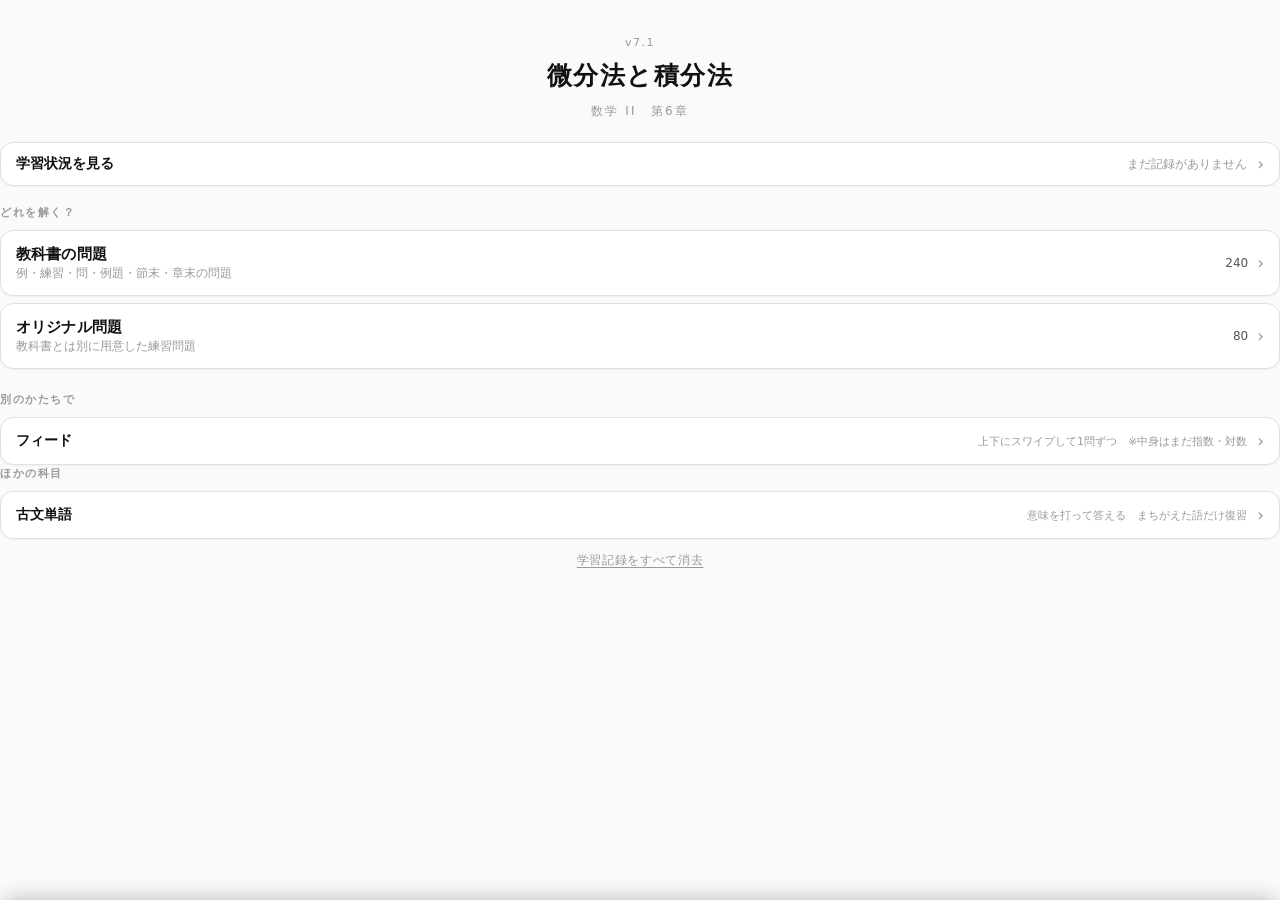
==== commit 73f538d1: "数字のキーにうっすら色を敷いた 1〜9・0 と 小数点・カンマ の12キーだけ、薄い青みの下地にした。 縦向きでは左の3列がひとかたまりの数字パッドに見える。 横向き（12列に組み替わる）では数字があ" ====
--- a/index.html
+++ b/index.html
@@ -25,6 +25,9 @@
     --bd2:#EEEEEA;
     --err:#8B0000;
     --ok:#00008B;
+    --numk:#EBF0FA;                /* 数字キーの下地 */
+    --numb:#D3DCEF;                /* 数字キーのふち */
+    --numk2:#D9E3F7;               /* 数字キーを押したとき */
     --sh:0 1px 2px rgba(17,17,17,.04);
     --safe-b:env(safe-area-inset-bottom, 0px);
   }
@@ -423,6 +426,10 @@
   /* 「分の」のような字数の多いキーは、せまい画面で2行に折れないように小さくする */
   .k.sm{font-size:13.5px; font-family:inherit; white-space:nowrap; letter-spacing:-.02em}
   @media (max-width:400px){ .k.sm{font-size:12px} }
+  /* 数字のキーはうっすら色を敷いて、ひとかたまりに見えるようにする。
+     数字を目で探す手間を減らすためで、押したときの効きは他のキーと同じ。 */
+  .k.num{background:var(--numk); border-color:var(--numb)}
+  .k.num:active{background:var(--numk2); transform:scale(.95)}
   .k.fn{background:var(--bg2); font-size:14px; font-family:inherit; color:var(--t2); box-shadow:none}
   .k.fn:active{background:var(--bd2)}
   .k.fn svg{width:17px; height:17px; stroke:var(--t2); stroke-width:1.7; fill:none; stroke-linecap:round; stroke-linejoin:round}
@@ -557,7 +564,7 @@
   <!-- ========== トップ（教科書かオリジナルかを選ぶ） ========== -->
   <div id="home">
     <div class="mhead">
-      <p class="ver">v7.0</p>
+      <p class="ver">v7.1</p>
       <h1>微分法と積分法</h1>
       <p class="cap">数学 II　第6章</p>
     </div>
@@ -821,8 +828,8 @@
 </div>
 
 <script src="./katex.min.js"></script>
-<script src="./tex.js?v=7.0"></script>
-<script src="./backup.js?v=7.0"></script>
+<script src="./tex.js?v=7.1"></script>
+<script src="./backup.js?v=7.1"></script>
 <script>
 "use strict";
 
@@ -830,7 +837,7 @@
    キャッシュに古い tex.js が残っていると、数式だけが崩れて出る
    （index.html はネットワーク優先なので新しく、tex.js だけ古い、という食い違い）。
    実機でそれが起きたので、食い違いを見つけたら一度だけ捨てて読み直す。 */
-const APP_V = '7.0';
+const APP_V = '7.1';
 (function(){
   if(typeof TEX_V !== 'undefined' && TEX_V === APP_V) return;
   try{
@@ -2833,7 +2840,9 @@
         b.dataset.f = k.f;
         b.setAttribute('aria-label', {bs:'1文字消す', l:'カーソルを左へ', r:'カーソルを右へ'}[k.f] || '');
       }else{
-        b.className = 'k' + (k.cls?' '+k.cls:'');
+        /* 数字のかたまり（1〜9・0 と 小数点・カンマ）だけ色を変える */
+        const num = /^[0-9]$/.test(k.t) || k.t==='.' || k.t===',';
+        b.className = 'k' + (num?' num':'') + (k.cls?' '+k.cls:'');
         b.textContent = k.lbl || k.t;
         b.dataset.t = k.ins || k.t;
       }
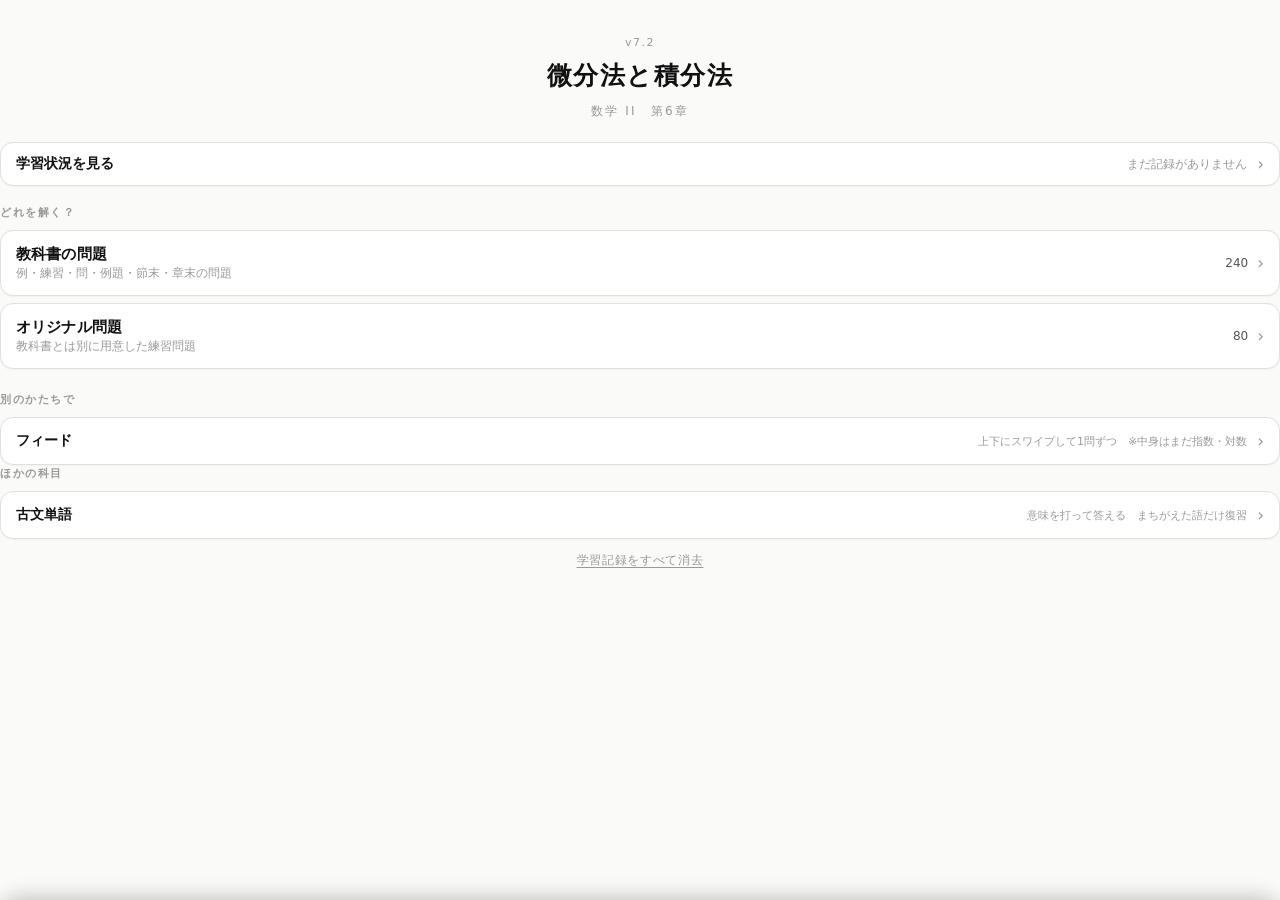
==== commit de216d02: "手書きが画面の向きで伸び縮みするのを直した 実機で「画面を閉じて開くと引き伸ばされる」やつ。再現できた。 横向き（縮んで表示されている状態）で書いた線が、縦に戻すと 1.33倍 に なり、先に書いてあ" ====
--- a/index.html
+++ b/index.html
@@ -192,6 +192,9 @@
   .tb.on{background:var(--t1); border-color:var(--t1)}
   .tb.on svg{stroke:var(--card)}
   .tb:disabled{opacity:.32}
+  /* 枠の外に書き込みが出ているときだけ、「枠に収める」を目立たせる */
+  .tb.warn{background:#FDF0E6; border-color:#E8C39E}
+  .tb.warn svg{stroke:#B45309}
   .tb:active{background:var(--bg2)}
   .tb.on:active{background:#000}
   .tsp{flex:1}
@@ -564,7 +567,7 @@
   <!-- ========== トップ（教科書かオリジナルかを選ぶ） ========== -->
   <div id="home">
     <div class="mhead">
-      <p class="ver">v7.1</p>
+      <p class="ver">v7.2</p>
       <h1>微分法と積分法</h1>
       <p class="cap">数学 II　第6章</p>
     </div>
@@ -828,8 +831,8 @@
 </div>
 
 <script src="./katex.min.js"></script>
-<script src="./tex.js?v=7.1"></script>
-<script src="./backup.js?v=7.1"></script>
+<script src="./tex.js?v=7.2"></script>
+<script src="./backup.js?v=7.2"></script>
 <script>
 "use strict";
 
@@ -837,7 +840,7 @@
    キャッシュに古い tex.js が残っていると、数式だけが崩れて出る
    （index.html はネットワーク優先なので新しく、tex.js だけ古い、という食い違い）。
    実機でそれが起きたので、食い違いを見つけたら一度だけ捨てて読み直す。 */
-const APP_V = '7.1';
+const APP_V = '7.2';
 (function(){
   if(typeof TEX_V !== 'undefined' && TEX_V === APP_V) return;
   try{
@@ -2174,7 +2177,7 @@
     topic:S.topic, mode:S.mode, idx:S.idx, ok:S.okCount,
     ids:S.queue.map(q=>q.id), wrong:S.wrongList, scored:Object.keys(S.scored),
     draft:IV, t:Date.now(),
-    pw:Math.round(baseW), ph:Math.round(baseH)   /* 書いたときの広さ */
+    pw:0, ph:0   /* 昔の版が読んでいた「書いたときの広さ」。いまは使わない */
   };
   try{
     localStorage.setItem(RKEY, JSON.stringify(Object.assign({pad:packStrokes()}, base)));
@@ -2212,7 +2215,8 @@
   resetPadStore();
   /* 書いたときの広さに物差しを合わせる。合わせないと、画面の向きや
      問題文のたたみ方が変わっているぶんだけ、書いた形がずれて出る。 */
-  baseW = r.pw || 0; baseH = r.ph || 0; baseFixed = !!(baseW && baseH);
+  /* 昔の版で保存されたぶんは、物差しの上の座標で入っている。
+     いまは画面のピクセルで持つので、はみ出していれば setupPad が収めてくれる。 */
   show('play');
   requestAnimationFrame(()=>{
     setupPad();
@@ -2448,10 +2452,15 @@
 let penSeen = false;
 let fromTouch = false;         /* touch のほうで書き始めているか */     // スタイラスを検出したら以後タッチは無視（手のひら対策）
 let dpr = 1;
-/* 書いた中身は「書いたときの広さ」を物差しにして持っておく。
-   画面を回しても、問題文をたたんで広さが変わっても、同じ形のまま戻せる。
-   baseW/baseH がその物差し。ps は今の広さとの比。 */
-let baseW = 0, baseH = 0, ps = 1, baseFixed = false;
+/* 書いたものは、画面のピクセルそのままで持つ。
+   以前は「書いたときの広さ」を物差しにして、今の広さとの比で縮めて出していた。
+   ところが、縮んでいる最中に書いた線はその比で割って保存されるので、
+   画面を戻すと比が戻ったぶんだけ大きくなってしまった（横で書いて縦に戻すと1.33倍）。
+   いまは比をかけない。書いた大きさのまま、ずっと変わらない。
+   画面がせまくなって枠からはみ出しても、こちらでは勝手に縮めない。
+   （縮めると、そのあとに書いた線まで巻きこんでしまうため）
+   はみ出したときは「枠に収める」ボタンが押せるようになるので、
+   縮めるかどうかは自分で決める。画面を戻せば、そのまま元どおり見える。 */
 let padKey = null;
 const padStore = {};     // 問題ごとに計算内容を保持（前の問題に戻っても残る）
 const padOrder = [];     // 古いものから捨てるための順番
@@ -2462,18 +2471,34 @@
   dpr = Math.min(window.devicePixelRatio||1, 2.5);
   pad.width  = buf.width  = Math.round(r.width*dpr);
   pad.height = buf.height = Math.round(r.height*dpr);
-  /* まだ何も書いていないうちは、今の広さをそのまま物差しにする。
-     書き始めたところで物差しが決まる。 */
-  if(!baseFixed){ baseW = r.width; baseH = r.height; }
-  /* 狭くなったぶんだけ縮めて収める。広くなったときは大きくせず、
-     余ったところを空けておく（書いたものの大きさは変わらない）。 */
-  ps = Math.min(1, r.width/baseW, r.height/baseH);
   bake();
 }
+/* すべての線の外接。redo に積んだぶんも一緒に動かす（やり直しても形が合うように） */
+function inkBox(){
+  const all = strokes.concat(redoStack);
+  let x0=1e9, y0=1e9, x1=-1e9, y1=-1e9;
+  all.forEach(s=>s.pts.forEach(p=>{
+    if(p.x<x0) x0=p.x;  if(p.y<y0) y0=p.y;
+    if(p.x>x1) x1=p.x;  if(p.y>y1) y1=p.y;
+  }));
+  return x1<x0 ? null : {x0, y0, x1, y1, all};
+}
+function scaleInk(all, k, dx, dy){
+  all.forEach(s=>{
+    s.w *= k;
+    s.pts.forEach(p=>{ p.x = p.x*k + dx; p.y = p.y*k + dy; });
+  });
+}
+/* いまの枠からはみ出しているか（少しの余裕は見逃す） */
+function inkOutside(r){
+  const b = inkBox();
+  return !!b && (b.x1 > r.width - 2 || b.y1 > r.height - 2 || b.x0 < -2 || b.y0 < -2);
+}
+
 function inkStroke(c, s){
   if(!s.pts.length) return;
   c.save();
-  c.setTransform(dpr*ps,0,0,dpr*ps,0,0);
+  c.setTransform(dpr,0,0,dpr,0,0);
   c.lineCap = 'round';
   c.lineJoin = 'round';
   c.lineWidth = s.w;
@@ -2518,13 +2543,18 @@
   const n = strokes.length + (cur?1:0);
   $('padHint').style.opacity = n ? 0 : 1;
   $('tUndo').disabled = strokes.length===0;
-  $('tFit').disabled  = strokes.length===0;
+  /* はみ出していないときは することが無いので押せないようにする。
+     押しても何も起きないと「効かない」に見えるため。
+     逆に、はみ出しているときは目にとまるよう色を変える。 */
+  const out = strokes.length>0 && inkOutside(pad.getBoundingClientRect());
+  $('tFit').disabled = !out;
+  $('tFit').classList.toggle('warn', out);
   $('tRedo').disabled = redoStack.length===0;
 }
 function ptOf(e){
   const r = pad.getBoundingClientRect();
-  /* 物差しの上での位置にして持つ。あとで広さが変わっても崩れない。 */
-  return { x: (e.clientX - r.left)/ps, y: (e.clientY - r.top)/ps };
+  /* 画面のピクセルそのまま。倍率をかけないので、あとから大きさが変わらない。 */
+  return { x: e.clientX - r.left, y: e.clientY - r.top };
 }
 
 /* iPad の Safari は、はやく2回つづけて触ると、2回目を「ジェスチャかも」と
@@ -2583,20 +2613,11 @@
   }
   paint();
 });
-/* 物差しの外まで書かれたら、物差しのほうを広げておく。
-   （画面の形が変わったあとは、枠の端が物差しの外に来ることがある）
-   ここでは見た目は変えない。次に広さが変わったときに、まとめて収まる。 */
-function growBase(pts){
-  for(let i=0;i<pts.length;i++){
-    if(pts[i].x > baseW) baseW = pts[i].x;
-    if(pts[i].y > baseH) baseH = pts[i].y;
-  }
-}
 function endDraw(){
   if(!drawing) return;
   drawing = false;
   if(lasso){ cutLasso(); return; }
-  if(cur){ baseFixed = true; growBase(cur.pts); strokes.push(cur); inkStroke(bctx, cur); cur = null; }
+  if(cur){ strokes.push(cur); inkStroke(bctx, cur); cur = null; }
   paint();
 }
 pad.addEventListener('pointerup', endDraw);
@@ -2652,31 +2673,25 @@
 pad.addEventListener('touchend', endTouchDraw, {passive:true});
 pad.addEventListener('touchcancel', endTouchDraw, {passive:true});
 
-/* 書いたものを、いまの計算スペースいっぱいに収め直す。
-   ふだんは開き直すたびに自動で合うが、物差しを持たずに保存された
-   古い書き込みなど、どうしても位置がおかしいときの逃げ道。 */
+/* 枠の外に出てしまった書き込みを、枠の中に戻す。
+   前は枠いっぱいまで引きのばしていた（最大2.5倍）が、
+   「直すボタンを押したら余計に大きくなる」ので、拡大はしないことにした。
+   入りきらないときだけ縮め、あとは必要なぶんだけ動かす。 */
 function fitPad(){
-  const all = strokes.concat(redoStack);
-  let x0=1e9, y0=1e9, x1=-1e9, y1=-1e9;
-  all.forEach(s=>s.pts.forEach(p=>{
-    if(p.x<x0) x0=p.x;  if(p.y<y0) y0=p.y;
-    if(p.x>x1) x1=p.x;  if(p.y>y1) y1=p.y;
-  }));
-  if(x1 < x0) return;                       /* 何も書いていない */
+  const b = inkBox();
+  if(!b) return;
   const r = pad.getBoundingClientRect();
   if(!r.width || !r.height) return;
-  /* 物差しの上での「見えている広さ」に合わせる。ps はいじらないので
-     ほかの問題に書いたものは動かない。 */
-  const VW = r.width/ps, VH = r.height/ps, m = 10/ps;
-  const bw = Math.max(x1-x0, 1), bh = Math.max(y1-y0, 1);
-  const k = Math.min((VW-m*2)/bw, (VH-m*2)/bh, 2.5);   /* 大きくしすぎない */
-  all.forEach(s=>{
-    s.w *= k;
-    s.pts.forEach(p=>{ p.x = (p.x-x0)*k + m; p.y = (p.y-y0)*k + m; });
-    growBase(s.pts);
-  });
-  /* 収め直した形を、これからの物差しにする */
-  baseFixed = true;
+  const m = 10;
+  const bw = Math.max(b.x1-b.x0, 1), bh = Math.max(b.y1-b.y0, 1);
+  const k = Math.min(1, (r.width-m*2)/bw, (r.height-m*2)/bh);   /* 大きくはしない */
+  /* 動かすのは、はみ出しているぶんだけ。中に収まっている線は動かさない */
+  let dx = 0, dy = 0;
+  if(b.x0*k < m) dx = m - b.x0*k;
+  if(b.y0*k < m) dy = m - b.y0*k;
+  if(b.x1*k + dx > r.width  - m) dx = r.width  - m - b.x1*k;
+  if(b.y1*k + dy > r.height - m) dy = r.height - m - b.y1*k;
+  scaleInk(b.all, k, dx, dy);
   bake();
   buzz(8);
 }
@@ -2707,7 +2722,6 @@
 function resetPadStore(){
   for(const k in padStore) delete padStore[k];
   padOrder.length = 0;
-  baseW = baseH = 0; ps = 1; baseFixed = false;   /* 物差しも取り直す */
 }
 
 function setTool(t){
@@ -2750,7 +2764,7 @@
   if(!pts || pts.length < 3){ paint(); return; }
   let x0=1e9, y0=1e9, x1=-1e9, y1=-1e9;
   pts.forEach(p=>{ x0=Math.min(x0,p.x); y0=Math.min(y0,p.y); x1=Math.max(x1,p.x); y1=Math.max(y1,p.y); });
-  const k = dpr*ps;                       /* 物差し1つぶんが、画面では何粒か */
+  const k = dpr;                          /* 1ピクセルが、画面では何粒か */
   const m = 6, W = pad.width/k, H = pad.height/k;
   x0=Math.max(0,x0-m); y0=Math.max(0,y0-m); x1=Math.min(W,x1+m); y1=Math.min(H,y1+m);
   const w = Math.round(x1-x0), h = Math.round(y1-y0);
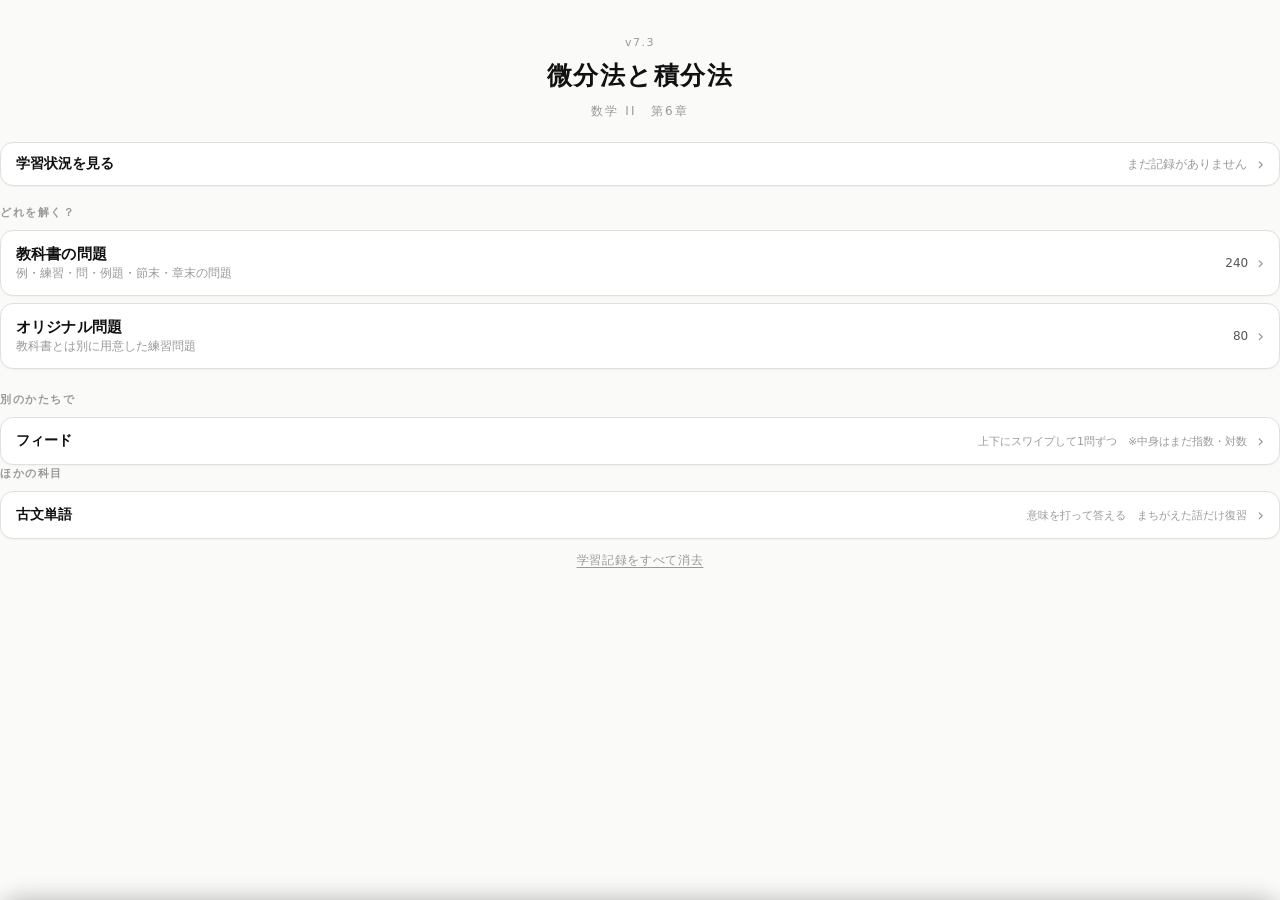
==== commit 8007a0c6: "計算スペースが壊れたら、そのまま描き直すようにした 「次の問題に行くと書くところが直る」という話が手がかりになった。 問題を移ると usePad → bake で焼き直しているので直っていた。 同じ焼" ====
--- a/index.html
+++ b/index.html
@@ -567,7 +567,7 @@
   <!-- ========== トップ（教科書かオリジナルかを選ぶ） ========== -->
   <div id="home">
     <div class="mhead">
-      <p class="ver">v7.2</p>
+      <p class="ver">v7.3</p>
       <h1>微分法と積分法</h1>
       <p class="cap">数学 II　第6章</p>
     </div>
@@ -831,8 +831,8 @@
 </div>
 
 <script src="./katex.min.js"></script>
-<script src="./tex.js?v=7.2"></script>
-<script src="./backup.js?v=7.2"></script>
+<script src="./tex.js?v=7.3"></script>
+<script src="./backup.js?v=7.3"></script>
 <script>
 "use strict";
 
@@ -840,7 +840,7 @@
    キャッシュに古い tex.js が残っていると、数式だけが崩れて出る
    （index.html はネットワーク優先なので新しく、tex.js だけ古い、という食い違い）。
    実機でそれが起きたので、食い違いを見つけたら一度だけ捨てて読み直す。 */
-const APP_V = '7.2';
+const APP_V = '7.3';
 (function(){
   if(typeof TEX_V !== 'undefined' && TEX_V === APP_V) return;
   try{
@@ -2473,6 +2473,38 @@
   pad.height = buf.height = Math.round(r.height*dpr);
   bake();
 }
+/* キャンバスの大きさが、いまの枠と食い違っていないか。
+   食い違ったまま書くと、指の位置と線がずれる。 */
+function padStale(){
+  const r = pad.getBoundingClientRect();
+  if(!r.width || !r.height) return false;
+  return Math.abs(pad.width  - Math.round(r.width *dpr)) > 1
+      || Math.abs(pad.height - Math.round(r.height*dpr)) > 1;
+}
+/* 計算スペースを作り直す。「次の問題へ」で直るのと同じことを、ほかのきっかけでもやる。
+   iPad の Safari は、画面を消したり別のアプリに移ったりすると、
+   キャンバスの中身を捨ててしまうことがある。戻ってきても誰も描き直さないので、
+   書いたものが消えたり、その上にさらに書いて ぐちゃぐちゃになっていた。
+   問題を移ると usePad → bake で焼き直されるので直る、という話だった。
+   ここで同じ焼き直しをする。線そのものは strokes に残っているので、何も失われない。 */
+let rfT = null;
+function refreshPad(tries){
+  if($('play').classList.contains('hide')) return;
+  if(drawing){ refreshPadSoon(); return; }   /* 書いている途中には割りこまない */
+  const r = pad.getBoundingClientRect();
+  if(!r.width || !r.height){        /* まだ形が決まっていない。次の回で */
+    if((tries||0) < 12) requestAnimationFrame(()=>refreshPad((tries||0)+1));
+    return;
+  }
+  setupPad();                       /* 大きさを取り直して、焼き直す */
+}
+function refreshPadSoon(){ clearTimeout(rfT); rfT = setTimeout(()=>refreshPad(0), 60); }
+document.addEventListener('visibilitychange', ()=>{
+  if(document.visibilityState === 'visible') refreshPadSoon();
+});
+window.addEventListener('pageshow', refreshPadSoon);
+window.addEventListener('focus', refreshPadSoon);
+
 /* すべての線の外接。redo に積んだぶんも一緒に動かす（やり直しても形が合うように） */
 function inkBox(){
   const all = strokes.concat(redoStack);
@@ -2583,6 +2615,7 @@
   /* 何かの拍子に文字が選ばれていたら、書き始めに解いておく */
   const sel = window.getSelection && window.getSelection();
   if(sel && !sel.isCollapsed) sel.removeAllRanges();
+  if(padStale()) setupPad();        /* 大きさが食い違っていたら、書き始める前に直す */
   beginStroke(ptOf(e));
   /* 画面の外まで手が出ても追えるようにする。
      ここでしくじっても書き始めはもう済んでいるので、線は消えない。 */
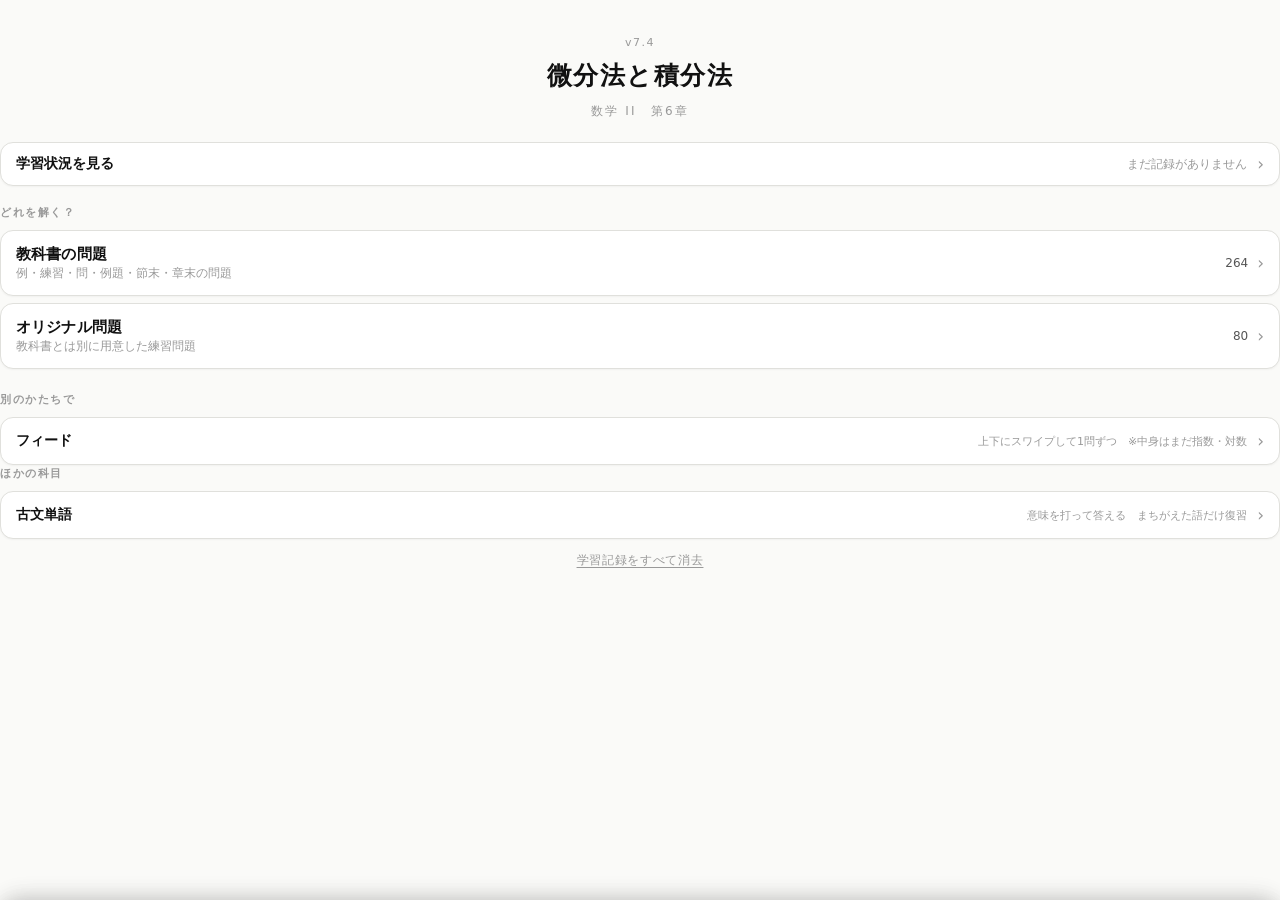
==== commit 9193a033: "第3節 積分法を、教科書のページ通りに作り直した（57問 → 81問） これまでの積分は、教科書のページを見ずに解答編だけから起こしていた。 送ってもらった p.224〜244 の15枚と解答編（10" ====
--- a/index.html
+++ b/index.html
@@ -567,7 +567,7 @@
   <!-- ========== トップ（教科書かオリジナルかを選ぶ） ========== -->
   <div id="home">
     <div class="mhead">
-      <p class="ver">v7.3</p>
+      <p class="ver">v7.4</p>
       <h1>微分法と積分法</h1>
       <p class="cap">数学 II　第6章</p>
     </div>
@@ -831,8 +831,8 @@
 </div>
 
 <script src="./katex.min.js"></script>
-<script src="./tex.js?v=7.3"></script>
-<script src="./backup.js?v=7.3"></script>
+<script src="./tex.js?v=7.4"></script>
+<script src="./backup.js?v=7.4"></script>
 <script>
 "use strict";
 
@@ -840,7 +840,7 @@
    キャッシュに古い tex.js が残っていると、数式だけが崩れて出る
    （index.html はネットワーク優先なので新しく、tex.js だけ古い、という食い違い）。
    実機でそれが起きたので、食い違いを見つけたら一度だけ捨てて読み直す。 */
-const APP_V = '7.3';
+const APP_V = '7.4';
 (function(){
   if(typeof TEX_V !== 'undefined' && TEX_V === APP_V) return;
   try{
@@ -1172,85 +1172,109 @@
   ]
 },
 {
-  id:'tb-int1', name:'教科書｜不定積分', desc:'積分するとは・条件から関数を決める（練習23〜27）',
+  id:'tb-int1', name:'教科書｜不定積分', desc:'p.224〜225 例12・例題9〜11・練習23〜27',
   qs:[
+    {id:'tb-int1-1b6fs3x', q:'［例12(1)］∫5x^2dx', a:['(5/3)x^3+C'], h:'C も書く。例: (3分の5)x^3+C', e:'∫5x^2dx = 5∫x^2dx = 5·x^3/3 + C = (5/3)x^3 + C'},
+    {id:'tb-int1-1kxx6lw', q:'［例12(2)］∫(3x^2-4x-1)dx', a:['x^3-2x^2-x+C'], h:'例: x^3-2x^2-x+C', e:'3∫x^2dx - 4∫xdx - ∫dx\n= 3·x^3/3 - 4·x^2/2 - x + C\n= x^3 - 2x^2 - x + C'},
     {id:'tb-int1-pnw41t', q:'［練習23(1)］∫6x^2dx', a:['2x^3+C'], h:'C も書く。例: 2x^3+C', e:'∫x^ndx = x^{n+1}/(n+1) + C を使う。\n6∫x^2dx = 6·x^3/3 + C = 2x^3 + C'},
     {id:'tb-int1-1bqf4o7', q:'［練習23(2)］∫2x^3dx', a:['x^4/2+C'], h:'C も書く。例: 2分のx^4 → +C', e:'2∫x^3dx = 2·x^4/4 + C = x^4/2 + C'},
     {id:'tb-int1-4sozna', q:'［練習23(3)］∫(9x^2-2x-1)dx', a:['3x^3-x^2-x+C'], h:'例: 3x^3-x^2-x+C', e:'9·x^3/3 - 2·x^2/2 - x + C = 3x^3 - x^2 - x + C'},
     {id:'tb-int1-1x6wi1d', q:'［練習23(4)］∫(1-2x^2-4x^3)dx', a:['-x^4-(2/3)x^3+x+C'], h:'例: -x^4-(3分の2)x^3+x+C', e:'x - 2·x^3/3 - 4·x^4/4 + C = x - (2/3)x^3 - x^4 + C\n次数の高い順に書くと -x^4 - (2/3)x^3 + x + C'},
+    {id:'tb-int1-q4gxr3', q:'［例題9(1)］∫(x+1)(x-2)dx', a:['x^3/3-x^2/2-2x+C'], h:'まず展開する。例: 3分のx^3-2分のx^2-2x+C', e:'(x+1)(x-2) = x^2 - x - 2\n∫(x^2-x-2)dx = ∫x^2dx - ∫xdx - 2∫dx\n= x^3/3 - x^2/2 - 2x + C'},
+    {id:'tb-int1-yualhx', q:'［例題9(2)］∫(t^2-t)dt', a:['t^3/3-t^2/2+C'], h:'t のキーを使う。例: 3分のt^3-2分のt^2+C', e:'∫t^2dt - ∫tdt = t^3/3 - t^2/2 + C'},
     {id:'tb-int1-1j7rr9f', q:'［練習24(1)］∫(3x-1)(2x+1)dx', a:['2x^3+x^2/2-x+C'], h:'まず展開する。例: 2x^3+2分のx^2-x+C', e:'(3x-1)(2x+1) = 6x^2+x-1\n∫(6x^2+x-1)dx = 2x^3 + x^2/2 - x + C'},
     {id:'tb-int1-1n758z8', q:'［練習24(2)］∫x^2(3-x)dx', a:['-x^4/4+x^3+C'], h:'例: -4分のx^4+x^3+C', e:'x^2(3-x) = 3x^2 - x^3\n∫(3x^2-x^3)dx = x^3 - x^4/4 + C'},
     {id:'tb-int1-o0refg', q:'［練習24(3)］∫(3t+1)(3t-1)dt', a:['3t^3-t+C'], h:'t のキーを使う。例: 3t^3-t+C', e:'(3t+1)(3t-1) = 9t^2 - 1\n∫(9t^2-1)dt = 9·t^3/3 - t + C = 3t^3 - t + C'},
     {id:'tb-int1-nlsfwa', q:'［練習24(4)］∫(2t-1)^2dt', a:['(4/3)t^3-2t^2+t+C'], h:'例: (3分の4)t^3-2t^2+t+C', e:'(2t-1)^2 = 4t^2 - 4t + 1\n∫(4t^2-4t+1)dt = 4·t^3/3 - 4·t^2/2 + t + C = (4/3)t^3 - 2t^2 + t + C'},
-    {id:'tb-int1-6hmgil', q:'［練習25］F′(x) = -6x^2 + 4x + 5、F(2) = 0 を満たす関数 F(x) を求めよ', a:['-2x^3+2x^2+5x-2'], h:'x の式で。例: -2x^3+2x^2+5x-2', e:'F(x) = ∫(-6x^2+4x+5)dx = -2x^3 + 2x^2 + 5x + C\nF(2) = -16 + 8 + 10 + C = 0 より C = -2\nよって F(x) = -2x^3 + 2x^2 + 5x - 2'},
-    {id:'tb-int1-gxsvz4', q:'［練習26］曲線 y = f(x) 上の点 (x, y) における接線の傾きが 2x - 4 であり、この曲線が点 (2, 1) を通るとき、曲線の方程式を求めよ', a:['y=x^2-4x+5'], h:'y= から書く。例: y=x^2-4x+5', e:'接線の傾きが f′(x) なので f′(x) = 2x - 4\nf(x) = ∫(2x-4)dx = x^2 - 4x + C\n点 (2,1) を通るので 4 - 8 + C = 1 より C = 5\nよって y = x^2 - 4x + 5'},
-    {id:'tb-int1-1n408pa', q:'［練習27］曲線 y = f(x) 上の点 (x, y) における接線の傾きが 3x^2 - ax - 1 であり、この曲線が2点 (1, 0)、(0, -2) を通るとき、曲線の方程式を求めよ', a:['y=x^3+2x^2-x-2'], h:'例: y=x^3+2x^2-x-2', e:'f(x) = ∫(3x^2-ax-1)dx = x^3 - (a/2)x^2 - x + C\n(0,-2) を通るので C = -2\n(1,0) を通るので 1 - a/2 - 1 - 2 = 0 より a = -4\nよって y = x^3 + 2x^2 - x - 2'}
+    {id:'tb-int1-6ijo1i', q:'［例題10］F′(x) = 2x-3、F(-2) = 3 を満たす関数 F(x) を求めよ', a:['x^2-3x-7'], h:'x の式で。例: x^2-3x-7', e:'F(x) = ∫(2x-3)dx = x^2 - 3x + C\nF(-2) = 3 から (-2)^2 - 3(-2) + C = 3\n4 + 6 + C = 3 より C = -7\nよって F(x) = x^2 - 3x - 7'},
+    {id:'tb-int1-6hmgil', q:'［練習25］条件 F′(x) = -6x^2+4x+5、F(2) = 0 を満たす関数 F(x) を求めよ', a:['-2x^3+2x^2+5x-2'], h:'x の式で。例: -2x^3+2x^2+5x-2', e:'F(x) = ∫(-6x^2+4x+5)dx = -2x^3 + 2x^2 + 5x + C\nF(2) = 0 から -16 + 8 + 10 + C = 0 より C = -2\nよって F(x) = -2x^3 + 2x^2 + 5x - 2'},
+    {id:'tb-int1-1yz9a0j', q:'［例題11］曲線 y = f(x) は点 (1, 2) を通り、その曲線上の各点 (x, y) における接線の傾きは 3x^2 で表される。この曲線の方程式を求めよ', a:['y=x^3+1'], h:'y= から書く。例: y=x^3+1', e:'接線の傾きは f′(x) だから f′(x) = 3x^2\nf(x) = ∫3x^2dx = x^3 + C\n点 (1, 2) を通るので f(1) = 2、すなわち 1 + C = 2\nよって C = 1、曲線の方程式は y = x^3 + 1'},
+    {id:'tb-int1-gxsvz4', q:'［練習26］曲線 y = f(x) は点 (2, 1) を通り、その曲線上の各点 (x, y) における接線の傾きは 2x-4 で表される。この曲線の方程式を求めよ', a:['y=x^2-4x+5'], h:'y= から書く。例: y=x^2-4x+5', e:'f′(x) = 2x - 4\nf(x) = ∫(2x-4)dx = x^2 - 4x + C\n点 (2, 1) を通るので 4 - 8 + C = 1 より C = 5\nよって y = x^2 - 4x + 5'},
+    {id:'tb-int1-12vqd95', q:'［練習27］曲線 y = f(x) は点 (1, 0)、(0, -2) を通り、その曲線上の各点 (x, y) における接線の傾きは 3x^2-ax-1 で表される。定数 a の値を求めよ', a:['-4'], h:'例: -4', e:'f(x) = ∫(3x^2-ax-1)dx = x^3 - (a/2)x^2 - x + C\n点 (1, 0) を通るので 1 - a/2 - 1 + C = 0、すなわち -a/2 + C = 0 … ①\n点 (0, -2) を通るので C = -2\n① に代入して a = -4'},
+    {id:'tb-int1-1n408pa', q:'［練習27］曲線 y = f(x) は点 (1, 0)、(0, -2) を通り、その曲線上の各点 (x, y) における接線の傾きは 3x^2-ax-1 で表される。この曲線の方程式を求めよ', a:['y=x^3+2x^2-x-2'], h:'例: y=x^3+2x^2-x-2', e:'a = -4、C = -2 だから\nf(x) = x^3 - (-4/2)x^2 - x - 2 = x^3 + 2x^2 - x - 2\nよって y = x^3 + 2x^2 - x - 2'}
   ]
 },
 {
-  id:'tb-int2', name:'教科書｜定積分', desc:'定積分の計算と性質（練習28〜31・問3・問4）',
+  id:'tb-int2', name:'教科書｜定積分', desc:'p.226〜231 例13〜15・練習28〜31・問3・問4',
   qs:[
-    {id:'tb-int2-yyzw1f', q:'［練習28］直線 y = x + 1 と x 軸、および2直線 t = a、t = x (a < x) で囲まれた台形の面積を S(x) とする。S(x) を求め、S′(x) = x + 1 となることを確かめよ。', self:true, e:'台形の上底と下底は a+1 と x+1、高さは x-a だから\nS(x) = (1/2){(a+1)+(x+1)}(x-a)\n = (1/2)(x+a+2)(x-a)\n = (1/2)(x^2 + 2x - a^2 - 2a)\n\nこれを x で微分すると（a は定数なので a^2+2a は消える）\nS′(x) = (1/2)(2x+2) = x + 1\n\nよって S′(x) = f(x) が成り立つ。\n（面積を表す関数を微分すると、もとの関数に戻る）'},
+    {id:'tb-int2-yyzw1f', q:'［練習28］f(x) = x+1 のとき、p.226 と同様の台形を考え、その面積を S(x) とするとき、S′(x) = f(x) が成り立つことを示せ', self:true, e:'台形の上底と下底は a+1 と x+1、高さは x-a だから\nS(x) = (1/2){(a+1)+(x+1)}(x-a)\n = (1/2)(x^2 + 2x - a^2 - 2a)\n\nこれを x で微分すると（a は定数なので a^2+2a は消える）\nS′(x) = (1/2)(2x+2) = x + 1\n\nよって S′(x) = f(x) が成り立つ。\n（面積を表す関数を微分すると、もとの関数に戻る）'},
+    {id:'tb-int2-aj7l25', q:'［例13(1)］∫_{-1}^{1}(3x^2+1)dx', a:['4'], h:'例: 4', e:'[x^3+x]_{-1}^{1} = (1^3+1) - {(-1)^3+(-1)} = 2 - (-2) = 4'},
+    {id:'tb-int2-10o4m8x', q:'［例13(2)］∫_{-1}^{2}(x-2)(x+4)dx', a:['-18'], h:'例: -18', e:'(x-2)(x+4) = x^2+2x-8\n[x^3/3+x^2-8x]_{-1}^{2}\n= (8/3+4-16) - (-1/3+1+8) = -18'},
+    {id:'tb-int2-1uzkubk', q:'［例13(3)］∫_2^{-1}(t^2-2t+3)dt', a:['-9'], h:'上端と下端が逆むきなことに注意。例: -9', e:'[t^3/3-t^2+3t]_2^{-1}\n= {(-1)^3/3-(-1)^2+3(-1)} - (8/3-4+6)\n= (-1/3-1-3) - (8/3+2) = -9'},
     {id:'tb-int2-1gf6wfx', q:'［練習29(1)］∫_0^3(6x^2-8x+3)dx', a:['27'], h:'例: 27', e:'[2x^3-4x^2+3x]_0^3 = (54 - 36 + 9) - 0 = 27'},
     {id:'tb-int2-2x1s8m', q:'［練習29(2)］∫_{-1}^{3}(x-1)(2x-1)dx', a:['32/3'], h:'分の キーで。3 → 分の → 32', e:'(x-1)(2x-1) = 2x^2-3x+1\n[(2/3)x^3-(3/2)x^2+x]_{-1}^{3}\n= (18 - 27/2 + 3) - (-2/3 - 3/2 - 1) = 32/3'},
-    {id:'tb-int2-1d92xeo', q:'［練習29(3)］∫_1^{-2}(2-(4/3)t^3)dt', a:['-11'], h:'例: -11', e:'[2t - t^4/3]_1^{-2}\n= (-4 - 16/3) - (2 - 1/3) = -6 - 5 = -11\n（上端が下端より小さくてもそのまま代入してよい）'},
-    {id:'tb-int2-1avff7h', q:'［問3］定積分の性質を証明せよ。　2　∫_a^b{f(x)+g(x)}dx = ∫_a^b f(x)dx + ∫_a^b g(x)dx　3　∫_a^b{kf(x)+lg(x)}dx = k∫_a^b f(x)dx + l∫_a^b g(x)dx', self:true, e:'2 の証明\nf(x)、g(x) の不定積分の1つをそれぞれ F(x)、G(x) とすると、F(x)+G(x) は f(x)+g(x) の不定積分の1つである。よって\n∫_a^b{f(x)+g(x)}dx = [F(x)+G(x)]_a^b\n = {F(b)+G(b)} - {F(a)+G(a)}\n = {F(b)-F(a)} + {G(b)-G(a)}\n = ∫_a^b f(x)dx + ∫_a^b g(x)dx\n\n3 の証明\n性質1（定数倍）と 2 を用いると\n∫_a^b{kf(x)+lg(x)}dx = ∫_a^b kf(x)dx + ∫_a^b lg(x)dx\n = k∫_a^b f(x)dx + l∫_a^b g(x)dx'},
-    {id:'tb-int2-v65jjs', q:'［練習30(1)］∫_1^3(6x^2+2x-5)dx', a:['50'], h:'例: 50', e:'[2x^3+x^2-5x]_1^3 = (54+9-15) - (2+1-5) = 48 - (-2) = 50'},
-    {id:'tb-int2-15ahi8c', q:'［練習30(2)］∫_{-1}^{2}(x^3-4x^2+3)dx', a:['3/4'], h:'分の キーで。4 → 分の → 3', e:'[x^4/4 - (4/3)x^3 + 3x]_{-1}^{2}\n= (4 - 32/3 + 6) - (1/4 + 4/3 - 3) = 3/4'},
-    {id:'tb-int2-1l4ldmv', q:'［問4］定積分の性質を証明せよ。　4　∫_a^a f(x)dx = 0　5　∫_b^a f(x)dx = -∫_a^b f(x)dx　6　∫_a^c f(x)dx + ∫_c^b f(x)dx = ∫_a^b f(x)dx', self:true, e:'f(x) の不定積分の1つを F(x) とする。\n\n4 の証明\n∫_a^a f(x)dx = [F(x)]_a^a = F(a) - F(a) = 0\n\n5 の証明\n-∫_a^b f(x)dx = -[F(x)]_a^b = -{F(b)-F(a)}\n = F(a) - F(b) = ∫_b^a f(x)dx\n\n6 の証明\n∫_a^c f(x)dx + ∫_c^b f(x)dx = [F(x)]_a^c + [F(x)]_c^b\n = {F(c)-F(a)} + {F(b)-F(c)}\n = F(b) - F(a) = ∫_a^b f(x)dx'},
-    {id:'tb-int2-r13id5', q:'［練習31(1)］∫_1^{-3}x^2dx + ∫_{-3}^{2}x^2dx', a:['7/3'], h:'分の キーで。3 → 分の → 7', e:'性質6 より、つなげて ∫_1^2 x^2dx になる。\n[x^3/3]_1^2 = 8/3 - 1/3 = 7/3'},
-    {id:'tb-int2-1jv682g', q:'［練習31(2)］∫_1^4(3x^2-2x+1)dx - ∫_0^4(3x^2-2x+1)dx', a:['-1'], h:'例: -1', e:'後ろの項は性質5で -∫_0^4 = ∫_4^0 になるので、つなげて ∫_1^0 になる。\n[x^3-x^2+x]_1^0 = 0 - 1 = -1'},
-    {id:'tb-int2-n7w1n4', q:'［練習31(3)］∫_{-2}^{3}(2x^3-4x)dx + ∫_1^3(4x-2x^3)dx', a:['-3/2'], h:'分の キーで。- → 2 → 分の → 3', e:'後ろの項は中身の符号が逆なので -∫_1^3(2x^3-4x)dx = ∫_3^1(2x^3-4x)dx\nつなげて ∫_{-2}^{1}(2x^3-4x)dx\n= [x^4/2 - 2x^2]_{-2}^{1} = (1/2 - 2) - (8 - 8) = -3/2'}
+    {id:'tb-int2-1d92xeo', q:'［練習29(3)］∫_1^{-2}(2-(4/3)t^3)dt', a:['-11'], h:'例: -11', e:'[2t-t^4/3]_1^{-2} = {2(-2) - (-2)^4/3} - (2 - 1/3)\n= (-4 - 16/3) - 5/3 = -11'},
+    {id:'tb-int2-1avff7h', q:'［問3］p.229 の等式2を証明せよ。また、等式1と2を用いて等式3を証明せよ', self:true, e:'2 の証明　f(x)、g(x) の不定積分の1つをそれぞれ F(x)、G(x) とすると、F(x)+G(x) は f(x)+g(x) の1つの不定積分であるから\n∫_a^b{f(x)+g(x)}dx = [F(x)+G(x)]_a^b\n= {F(b)+G(b)} - {F(a)+G(a)}\n= {F(b)-F(a)} + {G(b)-G(a)}\n= ∫_a^b f(x)dx + ∫_a^b g(x)dx\n\n3 の証明　1、2 を用いると\n∫_a^b{kf(x)+lg(x)}dx = ∫_a^b kf(x)dx + ∫_a^b lg(x)dx\n= k∫_a^b f(x)dx + l∫_a^b g(x)dx'},
+    {id:'tb-int2-1lgo48p', q:'［例14］∫_{-2}^{4}(x^2-3x+1)dx', a:['12'], h:'例: 12', e:'定積分の性質Ⅰを使って項ごとに分ける。\n[x^3/3]_{-2}^{4} - 3[x^2/2]_{-2}^{4} + [x]_{-2}^{4}\n= (4^3-(-2)^3)/3 - 3(4^2-(-2)^2)/2 + {4-(-2)}\n= 72/3 - 36/2 + 6 = 24 - 18 + 6 = 12'},
+    {id:'tb-int2-v65jjs', q:'［練習30(1)］∫_1^3(6x^2+2x-5)dx', a:['50'], h:'例: 50', e:'6[x^3/3]_1^3 + 2[x^2/2]_1^3 - 5[x]_1^3\n= 2(27-1) + (9-1) - 5(3-1) = 52 + 8 - 10 = 50'},
+    {id:'tb-int2-15ahi8c', q:'［練習30(2)］∫_{-1}^{2}(x^3-4x^2+3)dx', a:['3/4'], h:'分の キーで。4 → 分の → 3', e:'[x^4/4]_{-1}^{2} - 4[x^3/3]_{-1}^{2} + 3[x]_{-1}^{2}\n= (16-1)/4 - 4(8-(-1))/3 + 3{2-(-1)}\n= 15/4 - 12 + 9 = 3/4'},
+    {id:'tb-int2-1l4ldmv', q:'［問4］f(x) の不定積分の1つを F(x) として、定積分の性質4〜6を証明せよ', self:true, e:'4 の証明　∫_a^a f(x)dx = [F(x)]_a^a = F(a) - F(a) = 0\n\n5 の証明　-∫_a^b f(x)dx = -[F(x)]_a^b = -{F(b)-F(a)}\n= F(a) - F(b) = ∫_b^a f(x)dx\n\n6 の証明　∫_a^c f(x)dx + ∫_c^b f(x)dx = [F(x)]_a^c + [F(x)]_c^b\n= {F(c)-F(a)} + {F(b)-F(c)}\n= F(b) - F(a) = ∫_a^b f(x)dx'},
+    {id:'tb-int2-1coxxdf', q:'［例15(1)］∫_1^{-1}xdx + ∫_{-1}^{3}xdx', a:['4'], h:'例: 4', e:'性質6でつなぐと ∫_1^3 xdx になる。\n[x^2/2]_1^3 = 9/2 - 1/2 = 4'},
+    {id:'tb-int2-1a54usx', q:'［例15(2)］∫_0^1(x^2-x)dx - ∫_3^1(x^2-x)dx', a:['9/2'], h:'分の キーで。2 → 分の → 9', e:'性質5より -∫_3^1 = ∫_1^3 だから\n∫_0^1(x^2-x)dx + ∫_1^3(x^2-x)dx = ∫_0^3(x^2-x)dx\n= [x^3/3-x^2/2]_0^3 = 9 - 9/2 = 9/2'},
+    {id:'tb-int2-r13id5', q:'［練習31(1)］∫_1^{-3}x^2dx + ∫_{-3}^{2}x^2dx', a:['7/3'], h:'分の キーで。3 → 分の → 7', e:'性質6でつなぐと ∫_1^2 x^2dx\n= [x^3/3]_1^2 = 8/3 - 1/3 = 7/3'},
+    {id:'tb-int2-1jv682g', q:'［練習31(2)］∫_1^4(3x^2-2x+1)dx - ∫_0^4(3x^2-2x+1)dx', a:['-1'], h:'例: -1', e:'後ろの定積分を性質5で裏返してつなぐと ∫_1^0(3x^2-2x+1)dx\n= [x^3-x^2+x]_1^0 = 0 - 1 = -1'},
+    {id:'tb-int2-n7w1n4', q:'［練習31(3)］∫_{-2}^{3}(2x^3-4x)dx + ∫_1^3(4x-2x^3)dx', a:['-3/2'], h:'分の キーで。2 → 分の → -3', e:'後ろは符号が逆なので -∫_1^3(2x^3-4x)dx = ∫_3^1(2x^3-4x)dx\nつなぐと ∫_{-2}^{1}(2x^3-4x)dx\n= [x^4/2-2x^2]_{-2}^{1} = (1/2-2) - (8-8) = -3/2'}
   ]
 },
 {
-  id:'tb-int3', name:'教科書｜定積分で表された関数', desc:'定数を含む式・上端が x の定積分（練習32・33・問5）',
+  id:'tb-int3', name:'教科書｜定積分で表された関数', desc:'p.231〜232 応用例題7・例題12・練習32・練習33・問5',
   qs:[
-    {id:'tb-int3-if14ai', q:'［練習32］f(x) = 3x^2 - 2∫_{-1}^{1}f(t)dt を満たす関数 f(x) を求めよ', a:['3x^2-4/5'], h:'分の キーで。3x^2- → 5 → 分の → 4', e:'∫_{-1}^{1}f(t)dt は定数なので、これを a とおくと f(x) = 3x^2 - 2a\n∫_{-1}^{1}(3t^2-2a)dt = [t^3-2at]_{-1}^{1} = (1-2a) - (-1+2a) = 2 - 4a\nこれが a に等しいので 2 - 4a = a より a = 2/5\nよって f(x) = 3x^2 - 4/5'},
-    {id:'tb-int3-a0k890', q:'［問5］g(x) = ∫_0^x(3t^2-t)dt のとき、g′(x) を求めよ', a:['3x^2-x'], h:'例: 3x^2-x', e:'公式 d/dx ∫_a^x f(t)dt = f(x) より g′(x) = 3x^2 - x\n〔確かめ〕g(x) = [t^3-t^2/2]_0^x = x^3 - x^2/2 なので g′(x) = 3x^2 - x'},
-    {id:'tb-int3-k3za1x', q:'［練習33］等式 ∫_a^x f(t)dt = x^2 - 3x + 2 を満たす関数 f(x) を求めよ', a:['2x-3'], h:'例: 2x-3', e:'両辺を x で微分すると f(x) = 2x - 3'},
-    {id:'tb-int3-g22tyo', q:'［練習33］等式 ∫_a^x f(t)dt = x^2 - 3x + 2 を満たす定数 a の値', a:['1,2'], h:'2つ。カンマで区切る。例: 1,2', e:'x = a とおくと左辺は 0 になるから 0 = a^2 - 3a + 2\n(a-1)(a-2) = 0 より a = 1, 2'}
+    {id:'tb-int3-1ekpbwm', q:'［応用例題7］等式 f(x) = x^2+2∫_0^1 f(t)dt を満たす関数 f(x) を求めよ', a:['x^2-2/3'], h:'x の式で。例: x^2-3分の2', e:'∫_0^1 f(t)dt は定数だから、a を定数として ∫_0^1 f(t)dt = a とおける。\nこのとき f(x) = x^2 + 2a\nよって ∫_0^1 f(t)dt = ∫_0^1(t^2+2a)dt = [t^3/3+2at]_0^1 = 1/3 + 2a\nゆえに 1/3 + 2a = a から a = -1/3\nしたがって f(x) = x^2 - 2/3'},
+    {id:'tb-int3-if14ai', q:'［練習32］等式 f(x) = 3x^2-2∫_{-1}^{1}f(t)dt を満たす関数 f(x) を求めよ', a:['3x^2-4/5'], h:'x の式で。例: 3x^2-5分の4', e:'∫_{-1}^{1}f(t)dt = a とおくと f(x) = 3x^2 - 2a\nよって a = ∫_{-1}^{1}(3t^2-2a)dt = [t^3-2at]_{-1}^{1} = 2 - 4a\nゆえに 2 - 4a = a から a = 2/5\nしたがって f(x) = 3x^2 - 4/5'},
+    {id:'tb-int3-a0k890', q:'［問5］関数 g(x) = ∫_0^x(3t^2-t)dt を微分せよ', a:['3x^2-x'], h:'g′(x) を x の式で。例: 3x^2-x', e:'公式 d/dx∫_a^x f(t)dt = f(x) から\ng′(x) = 3x^2 - x\n\n（別解）g(x) = [t^3-t^2/2]_0^x = x^3 - x^2/2\nよって g′(x) = 3x^2 - x'},
+    {id:'tb-int3-o8ocn9', q:'［例題12］等式 ∫_a^x f(t)dt = x^2-2x+1 を満たす関数 f(x) を求めよ', a:['2x-2'], h:'x の式で。例: 2x-2', e:'等式の両辺の関数を x で微分すると\nf(x) = 2x - 2'},
+    {id:'tb-int3-5dzw9c', q:'［例題12］等式 ∫_a^x f(t)dt = x^2-2x+1 を満たす定数 a の値', a:['1'], h:'例: 1', e:'与えられた等式で x = a とおくと、左辺は 0 になるから\n0 = a^2 - 2a + 1\nこれを解くと (a-1)^2 = 0 より a = 1'},
+    {id:'tb-int3-k3za1x', q:'［練習33］等式 ∫_a^x f(t)dt = x^2-3x+2 を満たす関数 f(x) を求めよ', a:['2x-3'], h:'x の式で。例: 2x-3', e:'両辺を x で微分すると f(x) = 2x - 3'},
+    {id:'tb-int3-g22tyo', q:'［練習33］等式 ∫_a^x f(t)dt = x^2-3x+2 を満たす定数 a の値', a:['1,2','2,1'], h:'2つある。, で区切る。例: 1,2', e:'x = a とおくと左辺は 0 になるから\n0 = a^2 - 3a + 2 = (a-1)(a-2)\nこれを解いて a = 1, 2'}
   ]
 },
 {
-  id:'tb-area', name:'教科書｜面積', desc:'定積分で面積を求める（練習34〜41・深める）',
+  id:'tb-area', name:'教科書｜面積', desc:'p.233〜239 例題13〜18・応用例題8・練習34〜41・深める',
   qs:[
-    {id:'tb-area-adc4hu', q:'［練習34(1)］曲線 y = x^2 + 1 と x 軸、2直線 x = -2、x = 1 で囲まれた図形の面積', a:['6'], h:'例: 6', e:'この区間で y ≧ 0 なので\nS = ∫_{-2}^{1}(x^2+1)dx = [x^3/3+x]_{-2}^{1} = (1/3+1) - (-8/3-2) = 6'},
-    {id:'tb-area-1t3yk8l', q:'［練習34(2)］放物線 y = 4 - x^2 と x 軸で囲まれた図形の面積', a:['32/3'], h:'分の キーで。3 → 分の → 32', e:'4-x^2 = 0 より x = ±2。この区間で y ≧ 0 なので\nS = ∫_{-2}^{2}(4-x^2)dx = [4x-x^3/3]_{-2}^{2} = 32/3'},
-    {id:'tb-area-19glux7', q:'［練習34(3)］曲線 y = x^3 + 1 と x 軸、直線 x = 2 で囲まれた図形の面積', a:['27/4'], h:'分の キーで。4 → 分の → 27', e:'x^3+1 = 0 より x = -1。区間 -1 ≦ x ≦ 2 で y ≧ 0 なので\nS = ∫_{-1}^{2}(x^3+1)dx = [x^4/4+x]_{-1}^{2} = (4+2) - (1/4-1) = 27/4'},
-    {id:'tb-area-cjcjex', q:'［練習35(1)］放物線 y = x^2 - 2x - 3 と直線 y = 2x - 3 で囲まれた図形の面積', a:['32/3'], h:'分の キーで。3 → 分の → 32', e:'x^2-2x-3 = 2x-3 より x^2-4x = 0、x = 0, 4\n0 ≦ x ≦ 4 では直線が上にあるので\nS = ∫_0^4{(2x-3)-(x^2-2x-3)}dx = ∫_0^4(-x^2+4x)dx = [-x^3/3+2x^2]_0^4 = 32/3'},
-    {id:'tb-area-8vguuk', q:'［練習35(2)］2つの放物線 y = x^2 - 6x + 7 と y = -x^2 + 2x + 1 で囲まれた図形の面積', a:['8/3'], h:'分の キーで。3 → 分の → 8', e:'x^2-6x+7 = -x^2+2x+1 より 2x^2-8x+6 = 0、2(x-1)(x-3) = 0、x = 1, 3\n1 ≦ x ≦ 3 では y = -x^2+2x+1 が上にあるので\nS = ∫_1^3(-2x^2+8x-6)dx = [-(2/3)x^3+4x^2-6x]_1^3 = 8/3'},
-    {id:'tb-area-crnyci', q:'［練習36］放物線 y = x^2 - 3x - 4 と x 軸で囲まれた図形の面積', a:['125/6'], h:'分の キーで。6 → 分の → 125', e:'x^2-3x-4 = 0 より x = -1, 4。この区間で y ≦ 0 なので符号を変えて\nS = -∫_{-1}^{4}(x^2-3x-4)dx = -[x^3/3-(3/2)x^2-4x]_{-1}^{4} = 125/6'},
-    {id:'tb-area-12c4zo9', q:'［練習37］曲線 y = x^2(x-4) と x 軸で囲まれた図形の面積', a:['64/3'], h:'分の キーで。3 → 分の → 64', e:'x^2(x-4) = 0 より x = 0, 4。区間 0 ≦ x ≦ 4 で y ≦ 0 なので\nS = -∫_0^4(x^3-4x^2)dx = -[x^4/4-(4/3)x^3]_0^4 = 64/3'},
-    {id:'tb-area-6jkbq', q:'［練習38］曲線 y = x^3 - 3x^2 + 2x と x 軸で囲まれた2つの図形の面積の和', a:['1/2'], h:'分の キーで。2 → 分の → 1', e:'x(x-1)(x-2) = 0 より x = 0, 1, 2\n0 ≦ x ≦ 1 では y ≧ 0、1 ≦ x ≦ 2 では y ≦ 0 なので\nS = ∫_0^1(x^3-3x^2+2x)dx - ∫_1^2(x^3-3x^2+2x)dx\n= [x^4/4-x^3+x^2]_0^1 - [x^4/4-x^3+x^2]_1^2 = 1/4 + 1/4 = 1/2'},
-    {id:'tb-area-1m5ea9j', q:'［練習39］2つの放物線 y = x^2 - 4 と y = -x^2 + 2x、および2直線 x = -1、x = 3 で囲まれた2つの図形の面積の和', a:['38/3'], h:'分の キーで。3 → 分の → 38', e:'x^2-4 = -x^2+2x より (x+1)(x-2) = 0、x = -1, 2\n-1 ≦ x ≦ 2 では -x^2+2x が上、2 ≦ x ≦ 3 では x^2-4 が上なので\nS = ∫_{-1}^{2}(-2x^2+2x+4)dx + ∫_2^3(2x^2-2x-4)dx = 9 + 11/3 = 38/3'},
-    {id:'tb-area-eja4hc', q:'［練習40(1)］∫_{-1}^{3}|x|dx', a:['5'], h:'例: 5', e:'-1 ≦ x ≦ 0 では |x| = -x、0 ≦ x ≦ 3 では |x| = x なので\n∫_{-1}^{0}(-x)dx + ∫_0^3 x dx = [-x^2/2]_{-1}^{0} + [x^2/2]_0^3 = 1/2 + 9/2 = 5'},
-    {id:'tb-area-1kyub72', q:'［練習40(2)］∫_0^2|x^2-1|dx', a:['2'], h:'例: 2', e:'0 ≦ x ≦ 1 では x^2-1 ≦ 0、1 ≦ x ≦ 2 では x^2-1 ≧ 0 なので\n∫_0^1(-x^2+1)dx + ∫_1^2(x^2-1)dx = 2/3 + 4/3 = 2'},
+    {id:'tb-area-1pe3b2q', q:'［例題13］放物線 y = x^2+2 と x 軸、および2直線 x = -1、x = 2 で囲まれた図形の面積 S', a:['9'], h:'例: 9', e:'この放物線は x 軸の上側にあるから\nS = ∫_{-1}^{2}(x^2+2)dx = [x^3/3+2x]_{-1}^{2}\n= (8/3+4) - (-1/3-2) = 9'},
+    {id:'tb-area-adc4hu', q:'［練習34(1)］曲線 y = x^2+1 と x 軸、2直線 x = -2、x = 1 で囲まれた図形の面積 S', a:['6'], h:'例: 6', e:'この放物線は x 軸の上側にあるから\nS = ∫_{-2}^{1}(x^2+1)dx = [x^3/3+x]_{-2}^{1} = (1/3+1) - (-8/3-2) = 6'},
+    {id:'tb-area-1t3yk8l', q:'［練習34(2)］放物線 y = 4-x^2 と x 軸で囲まれた図形の面積 S', a:['32/3'], h:'分の キーで。3 → 分の → 32', e:'4 - x^2 = 0 より x = ±2。この区間で y ≧ 0 だから\nS = ∫_{-2}^{2}(4-x^2)dx = [4x-x^3/3]_{-2}^{2} = 32/3'},
+    {id:'tb-area-19glux7', q:'［練習34(3)］曲線 y = x^3+1 と x 軸、直線 x = 2 で囲まれた図形の面積 S', a:['27/4'], h:'分の キーで。4 → 分の → 27', e:'x^3 + 1 = 0 より x = -1。区間 -1 ≦ x ≦ 2 で y ≧ 0 だから\nS = ∫_{-1}^{2}(x^3+1)dx = [x^4/4+x]_{-1}^{2} = (4+2) - (1/4-1) = 27/4'},
+    {id:'tb-area-1hr20b0', q:'［例題14］2つの放物線 y = x^2+2x-3 と y = -x^2+2x+3 で囲まれた図形の面積 S', a:['8√3'], h:'√ キーを使う。例: 8√3', e:'交点の x 座標は x^2+2x-3 = -x^2+2x+3 の解。\n2x^2 - 6 = 0 から x = ±√3\nこの区間では上が y = -x^2+2x+3 だから\nS = ∫_{-√3}^{√3}{(-x^2+2x+3)-(x^2+2x-3)}dx\n= ∫_{-√3}^{√3}(6-2x^2)dx = [6x-(2/3)x^3]_{-√3}^{√3} = 8√3'},
+    {id:'tb-area-cjcjex', q:'［練習35(1)］放物線 y = x^2-2x-3 と直線 y = 2x-3 で囲まれた図形の面積 S', a:['32/3'], h:'分の キーで。3 → 分の → 32', e:'x^2-2x-3 = 2x-3 より x^2-4x = 0、x(x-4) = 0 から x = 0, 4\n0 ≦ x ≦ 4 で 2x-3 ≧ x^2-2x-3 だから\nS = ∫_0^4{(2x-3)-(x^2-2x-3)}dx = ∫_0^4(-x^2+4x)dx\n= [-x^3/3+2x^2]_0^4 = 32/3'},
+    {id:'tb-area-8vguuk', q:'［練習35(2)］2つの放物線 y = x^2-6x+7 と y = -x^2+2x+1 で囲まれた図形の面積 S', a:['8/3'], h:'分の キーで。3 → 分の → 8', e:'x^2-6x+7 = -x^2+2x+1 より 2x^2-8x+6 = 0、2(x-1)(x-3) = 0 から x = 1, 3\n1 ≦ x ≦ 3 で -x^2+2x+1 ≧ x^2-6x+7 だから\nS = ∫_1^3(-2x^2+8x-6)dx = [-(2/3)x^3+4x^2-6x]_1^3 = 8/3'},
+    {id:'tb-area-1j08atl', q:'［例題15］放物線 y = x^2-2x と x 軸で囲まれた図形の面積 S', a:['4/3'], h:'分の キーで。3 → 分の → 4', e:'x^2-2x = 0 を解いて x = 0, 2\n区間 0 ≦ x ≦ 2 において y ≦ 0 であるから\nS = -∫_0^2(x^2-2x)dx = -[x^3/3-x^2]_0^2 = 4/3'},
+    {id:'tb-area-crnyci', q:'［練習36］放物線 y = x^2-3x-4 と x 軸で囲まれた図形の面積 S', a:['125/6'], h:'分の キーで。6 → 分の → 125', e:'x^2-3x-4 = 0 を解いて x = -1, 4\n区間 -1 ≦ x ≦ 4 で y ≦ 0 だから\nS = -∫_{-1}^{4}(x^2-3x-4)dx = -[x^3/3-(3/2)x^2-4x]_{-1}^{4} = 125/6'},
+    {id:'tb-area-1aahxr', q:'［例題16］曲線 y = x^2(x-3) と x 軸で囲まれた図形の面積 S', a:['27/4'], h:'分の キーで。4 → 分の → 27', e:'x^2(x-3) = 0 を解いて x = 0, 3\n区間 0 ≦ x ≦ 3 において y ≦ 0 であるから\nS = -∫_0^3 x^2(x-3)dx = -∫_0^3(x^3-3x^2)dx = -[x^4/4-x^3]_0^3 = 27/4'},
+    {id:'tb-area-12c4zo9', q:'［練習37］曲線 y = x^2(x-4) と x 軸で囲まれた図形の面積 S', a:['64/3'], h:'分の キーで。3 → 分の → 64', e:'x^2(x-4) = 0 を解いて x = 0, 4\n区間 0 ≦ x ≦ 4 で y ≦ 0 だから\nS = -∫_0^4(x^3-4x^2)dx = -[x^4/4-(4/3)x^3]_0^4 = 64/3'},
+    {id:'tb-area-omvydc', q:'［例題17］曲線 y = x^3-4x^2+3x と x 軸で囲まれた2つの部分の面積の和 S', a:['37/12'], h:'分の キーで。12 → 分の → 37', e:'x^3-4x^2+3x = 0 より x(x-1)(x-3) = 0 から x = 0, 1, 3\n区間 0 ≦ x ≦ 1 で y ≧ 0、区間 1 ≦ x ≦ 3 で y ≦ 0 だから\nS = ∫_0^1(x^3-4x^2+3x)dx - ∫_1^3(x^3-4x^2+3x)dx\n= [x^4/4-(4/3)x^3+(3/2)x^2]_0^1 - [x^4/4-(4/3)x^3+(3/2)x^2]_1^3\n= 37/12'},
+    {id:'tb-area-6jkbq', q:'［練習38］曲線 y = x^3-3x^2+2x と x 軸で囲まれた2つの部分の面積の和 S', a:['1/2'], h:'分の キーで。2 → 分の → 1', e:'x(x-1)(x-2) = 0 から x = 0, 1, 2\n0 ≦ x ≦ 1 で y ≧ 0、1 ≦ x ≦ 2 で y ≦ 0 だから\nS = ∫_0^1(x^3-3x^2+2x)dx - ∫_1^2(x^3-3x^2+2x)dx\n= [x^4/4-x^3+x^2]_0^1 - [x^4/4-x^3+x^2]_1^2 = 1/2'},
+    {id:'tb-area-1m5ea9j', q:'［練習39］2つの曲線 y = x^2-4 (-1 ≦ x ≦ 3)、y = -x^2+2x (-1 ≦ x ≦ 3) と直線 x = 3 で囲まれた2つの部分の面積の和 S', a:['38/3'], h:'分の キーで。3 → 分の → 38', e:'x^2-4 = -x^2+2x より (x+1)(x-2) = 0 から x = -1, 2\n-1 ≦ x ≦ 2 では -x^2+2x ≧ x^2-4\n2 ≦ x ≦ 3 では x^2-4 ≧ -x^2+2x\nよって\nS = ∫_{-1}^{2}(-2x^2+2x+4)dx + ∫_2^3(2x^2-2x-4)dx\n= [-(2/3)x^3+x^2+4x]_{-1}^{2} + [(2/3)x^3-x^2-4x]_2^3 = 38/3'},
+    {id:'tb-area-d9vvll', q:'［例題18］∫_{-3}^{1}|x^2-4|dx', a:['34/3'], h:'分の キーで。3 → 分の → 34', e:'x^2-4 は -3 ≦ x ≦ -2 で 0 以上、-2 ≦ x ≦ 1 で 0 以下だから\n∫_{-3}^{-2}(x^2-4)dx + ∫_{-2}^{1}(-x^2+4)dx\n= [x^3/3-4x]_{-3}^{-2} + [-x^3/3+4x]_{-2}^{1} = 34/3'},
+    {id:'tb-area-eja4hc', q:'［練習40(1)］∫_{-1}^{3}|x|dx', a:['5'], h:'例: 5', e:'|x| は -1 ≦ x ≦ 0 で -x、0 ≦ x ≦ 3 で x だから\n∫_{-1}^{0}(-x)dx + ∫_0^3 xdx = [-x^2/2]_{-1}^{0} + [x^2/2]_0^3 = 1/2 + 9/2 = 5'},
+    {id:'tb-area-1kyub72', q:'［練習40(2)］∫_0^2|x^2-1|dx', a:['2'], h:'例: 2', e:'x^2-1 は 0 ≦ x ≦ 1 で 0 以下、1 ≦ x ≦ 2 で 0 以上だから\n∫_0^1(-x^2+1)dx + ∫_1^2(x^2-1)dx\n= [-x^3/3+x]_0^1 + [x^3/3-x]_1^2 = 2/3 + 4/3 = 2'},
     {id:'tb-area-py8guk', q:'［深める］∫_{-2}^{2}(x-1)dx の値', a:['-4'], h:'例: -4', e:'[x^2/2-x]_{-2}^{2} = (2-2) - (2+2) = -4'},
-    {id:'tb-area-f3z5wt', q:'［深める］∫_{-2}^{2}|x-1|dx の値', a:['5'], h:'例: 5', e:'-2 ≦ x ≦ 1 では |x-1| = -(x-1)、1 ≦ x ≦ 2 では |x-1| = x-1 なので\n∫_{-2}^{1}{-(x-1)}dx + ∫_1^2(x-1)dx = [-x^2/2+x]_{-2}^{1} + [x^2/2-x]_1^2 = 9/2 + 1/2 = 5\n〔大小関係〕∫(x-1)dx = -4、|∫(x-1)dx| = 4、∫|x-1|dx = 5 だから\n∫_{-2}^{2}(x-1)dx < |∫_{-2}^{2}(x-1)dx| < ∫_{-2}^{2}|x-1|dx'},
-    {id:'tb-area-1h8wf9x', q:'［練習41］曲線 y = x^3 + 2x^2 - 3x と、その曲線上の点 (-2, 6) における接線で囲まれた図形の面積', a:['64/3'], h:'分の キーで。3 → 分の → 64', e:'y′ = 3x^2+4x-3 より、x = -2 での傾きは 12-8-3 = 1\n接線は y - 6 = 1·(x+2)、すなわち y = x + 8\n曲線と接線の共有点は x^3+2x^2-3x = x+8 を整理して (x+2)^2(x-2) = 0、x = -2, 2\n-2 ≦ x ≦ 2 では接線が上にあるので\nS = ∫_{-2}^{2}{(x+8)-(x^3+2x^2-3x)}dx = ∫_{-2}^{2}(-x^3-2x^2+4x+8)dx = 64/3'}
+    {id:'tb-area-f3z5wt', q:'［深める］∫_{-2}^{2}|x-1|dx の値', a:['5'], h:'例: 5', e:'x-1 は -2 ≦ x ≦ 1 で 0 以下、1 ≦ x ≦ 2 で 0 以上だから\n∫_{-2}^{1}{-(x-1)}dx + ∫_1^2(x-1)dx\n= [-x^2/2+x]_{-2}^{1} + [x^2/2-x]_1^2 = 9/2 + 1/2 = 5'},
+    {id:'tb-area-c4hnkc', q:'［深める］|∫_{-2}^{2}(x-1)dx| の値', a:['4'], h:'例: 4', e:'∫_{-2}^{2}(x-1)dx = -4 だから、その絶対値は 4\n\n3つを並べると\n∫_{-2}^{2}(x-1)dx = -4 ＜ |∫_{-2}^{2}(x-1)dx| = 4 ＜ ∫_{-2}^{2}|x-1|dx = 5'},
+    {id:'tb-area-xspbgi', q:'［応用例題8］曲線 y = x^3-4x と、その曲線上の点 (1, -3) における接線で囲まれた図形の面積 S', a:['27/4'], h:'分の キーで。4 → 分の → 27', e:'f(x) = x^3-4x とすると f′(x) = 3x^2-4、f′(1) = -1\n点 (1, -3) における接線は y = -x-2\nx^3-4x = -x-2 を整理すると (x-1)^2(x+2) = 0 から x = 1, -2\n接点でない共有点の x 座標は -2 だから\nS = ∫_{-2}^{1}{(x^3-4x)-(-x-2)}dx = ∫_{-2}^{1}(x^3-3x+2)dx\n= [x^4/4-(3/2)x^2+2x]_{-2}^{1} = 27/4'},
+    {id:'tb-area-1h8wf9x', q:'［練習41］曲線 y = x^3+2x^2-3x と、その曲線上の点 (-2, 6) における接線で囲まれた図形の面積 S', a:['64/3'], h:'分の キーで。3 → 分の → 64', e:'f(x) = x^3+2x^2-3x、f′(x) = 3x^2+4x-3、f′(-2) = 1\n点 (-2, 6) における接線は y = x+8\nx^3+2x^2-3x = x+8 を整理すると (x+2)^2(x-2) = 0 から x = -2, 2\nS = ∫_{-2}^{2}{(x+8)-(x^3+2x^2-3x)}dx = ∫_{-2}^{2}(-x^3-2x^2+4x+8)dx\n= [-x^4/4-(2/3)x^3+2x^2+8x]_{-2}^{2} = 64/3'}
   ]
 },
 {
   id:'tb-p3', name:'教科書｜第3節の問題', desc:'p.244 問題16〜22',
   qs:[
     {id:'tb-p3-1v1tb26', q:'［問題16(1)］∫_0^1(x^2+x+3)dx', a:['23/6'], h:'分の キーで。6 → 分の → 23', e:'[x^3/3+x^2/2+3x]_0^1 = 1/3 + 1/2 + 3 = 23/6'},
-    {id:'tb-p3-k1v09m', q:'［問題16(2)］∫_{-1}^{2}(3x+1)(x-2)dx', a:['-9/2'], h:'分の キーで。- → 2 → 分の → 9', e:'(3x+1)(x-2) = 3x^2-5x-2\n[x^3-(5/2)x^2-2x]_{-1}^{2} = (8-10-4) - (-1-5/2+2) = -9/2'},
-    {id:'tb-p3-1iha1nw', q:'［問題16(3)］∫_3^{-2}(t^3+2t-1)dt', a:['-65/4'], h:'分の キーで。- → 4 → 分の → 65', e:'[t^4/4+t^2-t]_3^{-2} = (4+4+2) - (81/4+9-3) = 10 - 81/4 - 6 = -65/4'},
-    {id:'tb-p3-xicb1f', q:'［問題16(4)］∫_{-1}^{3}(x+1)^2(x-3)dx', a:['-64/3'], h:'分の キーで。- → 3 → 分の → 64', e:'展開すると x^3-x^2-5x-3\n[x^4/4-x^3/3-(5/2)x^2-3x]_{-1}^{3} = -64/3\n〔等式 ∫_α^β(x-α)^2(x-β)dx = -(1/12)(β-α)^4 を使うと\n-(1/12){3-(-1)}^4 = -256/12 = -64/3 と一気に出る〕'},
-    {id:'tb-p3-1i66mr9', q:'［問題16(5)］∫_0^3|4-2x|dx', a:['5'], h:'例: 5', e:'0 ≦ x ≦ 2 では 4-2x ≧ 0、2 ≦ x ≦ 3 では 4-2x ≦ 0 なので\n∫_0^2(4-2x)dx + ∫_2^3(2x-4)dx = [4x-x^2]_0^2 + [x^2-4x]_2^3 = 4 + 1 = 5'},
-    {id:'tb-p3-1dxvdj0', q:'［問題16(6)］∫_0^2|x^2+x-2|dx', a:['3'], h:'例: 3', e:'|x^2+x-2| = |(x+2)(x-1)| で、0 ≦ x ≦ 1 では中は負、1 ≦ x ≦ 2 では正。\n∫_0^1(-x^2-x+2)dx + ∫_1^2(x^2+x-2)dx = 7/6 + 11/6 = 3'},
-    {id:'tb-p3-1opv7c0', q:'［問題17］定積分 ∫_{-1}^{1}(1/2)(ax+a+1)^2dx を最小にする定数 a の値', a:['-3/4'], h:'分の キーで。- → 4 → 分の → 3', e:'展開して積分すると\n(1/2)∫_{-1}^{1}{a^2x^2+2a(a+1)x+(a+1)^2}dx = (1/3)a^2 + (a+1)^2\n= (4/3)a^2 + 2a + 1 = (4/3)(a+3/4)^2 + 1/4\nよって a = -3/4 のとき最小になる。'},
-    {id:'tb-p3-12035sn', q:'［問題18］関数 f(x) = ∫_0^x(t-1)(t+3)dt の極大値', a:['9'], h:'例: 9', e:'両辺を x で微分して f′(x) = (x-1)(x+3)\nf′(x) = 0 より x = 1, -3。x = -3 で極大。\nf(x) = ∫_0^x(t^2+2t-3)dt = x^3/3 + x^2 - 3x\nf(-3) = -9 + 9 + 9 = 9'},
-    {id:'tb-p3-1202zjz', q:'［問題18］関数 f(x) = ∫_0^x(t-1)(t+3)dt の極小値', a:['-5/3'], h:'分の キーで。- → 3 → 分の → 5', e:'x = 1 で極小。f(1) = 1/3 + 1 - 3 = -5/3'},
-    {id:'tb-p3-1cz6jd1', q:'［問題19(1)］放物線 y = -x^2 と直線 y = x - 2 で囲まれた図形の面積', a:['9/2'], h:'分の キーで。2 → 分の → 9', e:'-x^2 = x-2 より (x-1)(x+2) = 0、x = 1, -2\n-2 ≦ x ≦ 1 では放物線が上にあるので\nS = ∫_{-2}^{1}(-x^2-x+2)dx = [-x^3/3-x^2/2+2x]_{-2}^{1} = 9/2'},
-    {id:'tb-p3-19edivf', q:'［問題19(2)］放物線 y = x^2 - 4 と x 軸、2直線 x = -3、x = 4 で囲まれた図形の面積の和', a:['71/3'], h:'分の キーで。3 → 分の → 71', e:'x^2-4 = 0 より x = ±2。-3 ≦ x ≦ -2 と 2 ≦ x ≦ 4 では y ≧ 0、-2 ≦ x ≦ 2 では y ≦ 0。\nS = ∫_{-3}^{-2}(x^2-4)dx - ∫_{-2}^{2}(x^2-4)dx + ∫_2^4(x^2-4)dx\n= 7/3 + 32/3 + 32/3 = 71/3'},
-    {id:'tb-p3-1uy34gy', q:'［問題19(3)］曲線 y = x(x+2)^2 と x 軸で囲まれた図形の面積', a:['4/3'], h:'分の キーで。3 → 分の → 4', e:'x(x+2)^2 = 0 より x = 0, -2。-2 ≦ x ≦ 0 では y ≦ 0 なので\nS = -∫_{-2}^{0}(x^3+4x^2+4x)dx = -[x^4/4+(4/3)x^3+2x^2]_{-2}^{0} = 4/3'},
-    {id:'tb-p3-du1c90', q:'［問題20(1)］放物線 y = x^2 上の点 A(-1, 1) における接線の方程式', a:['y=-2x-1'], h:'例: y=-2x-1', e:'y′ = 2x より f′(-1) = -2\ny - 1 = -2(x+1) すなわち y = -2x - 1'},
-    {id:'tb-p3-hdbo3z', q:'［問題20(2)］放物線 y = x^2 上の点 B(2, 4) における接線の方程式', a:['y=4x-4'], h:'例: y=4x-4', e:'f′(2) = 4\ny - 4 = 4(x-2) すなわち y = 4x - 4'},
-    {id:'tb-p3-1f73j8r', q:'［問題20(3)］放物線 y = x^2 と、点 A(-1, 1)・点 B(2, 4) における2本の接線で囲まれた図形の面積', a:['9/4'], h:'分の キーで。4 → 分の → 9', e:'2本の接線 y = -2x-1 と y = 4x-4 の交点は x = 1/2。\n-1 ≦ x ≦ 1/2 では放物線と y = -2x-1、1/2 ≦ x ≦ 2 では放物線と y = 4x-4 の差をとる。\nS = ∫_{-1}^{1/2}(x+1)^2dx + ∫_{1/2}^{2}(x-2)^2dx\n= [(1/3)(x+1)^3]_{-1}^{1/2} + [(1/3)(x-2)^3]_{1/2}^{2} = 9/8 + 9/8 = 9/4'},
-    {id:'tb-p3-1qoz1ym', q:'［問題21］連立不等式 y ≦ 2x+1、y ≧ -x+2、y ≧ x^2 の表す領域の面積', a:['(2+4√2)/3'], h:'√ キーを使う。3 → 分の → (2+4√2)', e:'y=2x+1 と y=-x+2 の交点は x = 1/3、y=-x+2 と y=x^2 の交点は x = 1、\ny=x^2 と y=2x+1 の交点は x = 1±√2。\n求める面積は\n∫_{1/3}^{1+√2}(2x+1-x^2)dx - ∫_{1/3}^{1}(-x+2-x^2)dx = (2+4√2)/3'},
-    {id:'tb-p3-16y1tho', q:'［問題22］放物線 y = x(x-1) と直線 y = (√[3]{2}-1)x で囲まれた図形の面積が、x 軸によって2等分されることを示せ', self:true, e:'交点の x 座標は x(x-1) = (√[3]{2}-1)x を解いて x = 0, √[3]{2}\n0 ≦ x ≦ √[3]{2} では直線が上にあるので、囲まれた図形の面積を S_1 とすると\nS_1 = ∫_0^{√[3]{2}}{(√[3]{2}-1)x - x(x-1)}dx\n = [(√[3]{2}/2)x^2 - x^3/3]_0^{√[3]{2}} = 1 - 2/3 = 1/3\n\n一方、放物線と x 軸で囲まれた図形（x 軸より下の部分）の面積を S_2 とすると\nS_2 = -∫_0^1 x(x-1)dx = -[x^3/3-x^2/2]_0^1 = 1/6\n\nよって S_1 = 2S_2 であり、x 軸より下の部分と上の部分の面積が等しい。\nしたがって、この図形は x 軸で2等分される。'}
+    {id:'tb-p3-k1v09m', q:'［問題16(2)］∫_{-1}^{2}(3x+1)(x-2)dx', a:['-9/2'], h:'分の キーで。2 → 分の → -9', e:'(3x+1)(x-2) = 3x^2-5x-2\n[x^3-(5/2)x^2-2x]_{-1}^{2} = {8-(-1)} - (5/2)(4-1) - 2{2-(-1)} = -9/2'},
+    {id:'tb-p3-1iha1nw', q:'［問題16(3)］∫_3^{-2}(t^3+2t-1)dt', a:['-65/4'], h:'分の キーで。4 → 分の → -65', e:'[t^4/4+t^2-t]_3^{-2} = (1/4)(16-81) + (4-9) - (-2-3) = -65/4'},
+    {id:'tb-p3-xicb1f', q:'［問題16(4)］∫_{-1}^{3}(x+1)^2(x-3)dx', a:['-64/3'], h:'分の キーで。3 → 分の → -64', e:'(x+1)^2(x-3) = x^3-x^2-5x-3\n[x^4/4-x^3/3-(5/2)x^2-3x]_{-1}^{3} = -64/3\n\n（参考）∫_α^β(x-α)^2(x-β)dx = -(1/12)(β-α)^4 を使うと\n-(1/12){3-(-1)}^4 = -64/3'},
+    {id:'tb-p3-1i66mr9', q:'［問題16(5)］∫_0^3|4-2x|dx', a:['5'], h:'例: 5', e:'4-2x は 0 ≦ x ≦ 2 で 0 以上、2 ≦ x ≦ 3 で 0 以下だから\n∫_0^2(4-2x)dx + ∫_2^3(2x-4)dx = [4x-x^2]_0^2 + [x^2-4x]_2^3 = 4 + 1 = 5'},
+    {id:'tb-p3-1dxvdj0', q:'［問題16(6)］∫_0^2|x^2+x-2|dx', a:['3'], h:'例: 3', e:'|x^2+x-2| = |(x+2)(x-1)| は 0 ≦ x ≦ 1 で -x^2-x+2、1 ≦ x ≦ 2 で x^2+x-2\n∫_0^1(-x^2-x+2)dx + ∫_1^2(x^2+x-2)dx\n= [-x^3/3-x^2/2+2x]_0^1 + [x^3/3+x^2/2-2x]_1^2 = 7/6 + 11/6 = 3'},
+    {id:'tb-p3-1opv7c0', q:'［問題17］a は定数とする。定積分 ∫_{-1}^{1}(1/2)(ax+a+1)^2dx の値が最小となるような a の値', a:['-3/4'], h:'分の キーで。4 → 分の → -3', e:'(1/2)∫_{-1}^{1}{a^2x^2+2a(a+1)x+(a+1)^2}dx\n= (1/2)[(1/3)a^2x^3+a(a+1)x^2+(a+1)^2x]_{-1}^{1}\n= (1/3)a^2 + (a+1)^2 = (4/3)a^2 + 2a + 1\n= (4/3)(a+3/4)^2 + 1/4\nよって a = -3/4 のとき最小'},
+    {id:'tb-p3-12035sn', q:'［問題18］関数 f(x) = ∫_0^x(t-1)(t+3)dt の極大値', a:['9'], h:'例: 9', e:'両辺を x で微分すると f′(x) = (x-1)(x+3)\nf′(x) = 0 とすると x = 1, -3\nまた f(x) = ∫_0^x(t^2+2t-3)dt = [t^3/3+t^2-3t]_0^x = x^3/3+x^2-3x\nx = -3 で極大、f(-3) = -9+9+9 = 9'},
+    {id:'tb-p3-1202zjz', q:'［問題18］関数 f(x) = ∫_0^x(t-1)(t+3)dt の極小値', a:['-5/3'], h:'分の キーで。3 → 分の → -5', e:'x = 1 で極小、f(1) = 1/3+1-3 = -5/3'},
+    {id:'tb-p3-gzfmud', q:'［問題18］関数 f(x) = ∫_0^x(t-1)(t+3)dt のグラフをかけ', gr:{f:'x^3/3+x^2-3x', x:[-5,3], y:[-3,10], gx:1, gy:1, ys:2, k:[[-3,9,'極大値'],[0,0,'原点'],[1,-1.6667,'極小値'],[1.8541,0,'x軸との交点']]}, a:['x = -3 で極大値 9、x = 1 で極小値 -5/3'], h:'方眼の上に、指かペンで曲線をかいてください', e:'f(x) = ∫_0^x(t^2+2t-3)dt = x^3/3+x^2-3x\nf′(x) = (x-1)(x+3) より x = -3 で極大、x = 1 で極小。\n極大値 f(-3) = 9、極小値 f(1) = -5/3。\n原点を通り、x = (-3+3√5)/2 ≒ 1.85 でも x 軸と交わる。'},
+    {id:'tb-p3-1cz6jd1', q:'［問題19(1)］放物線 y = -x^2 と直線 y = x-2 で囲まれた図形の面積 S', a:['9/2'], h:'分の キーで。2 → 分の → 9', e:'-x^2 = x-2 より (x-1)(x+2) = 0 から x = 1, -2\n-2 ≦ x ≦ 1 では -x^2 ≧ x-2 だから\nS = ∫_{-2}^{1}{-x^2-(x-2)}dx = [-x^3/3-x^2/2+2x]_{-2}^{1} = 9/2'},
+    {id:'tb-p3-19edivf', q:'［問題19(2)］放物線 y = x^2-4 と x 軸、2直線 x = -3、x = 4 で囲まれた図形の面積 S', a:['71/3'], h:'分の キーで。3 → 分の → 71', e:'x^2-4 = 0 から x = ±2\n-3 ≦ x ≦ -2、2 ≦ x ≦ 4 では x^2-4 ≧ 0、-2 ≦ x ≦ 2 では x^2-4 ≦ 0 だから\nS = ∫_{-3}^{-2}(x^2-4)dx - ∫_{-2}^{2}(x^2-4)dx + ∫_2^4(x^2-4)dx = 71/3'},
+    {id:'tb-p3-1uy34gy', q:'［問題19(3)］曲線 y = x(x+2)^2 と x 軸で囲まれた図形の面積 S', a:['4/3'], h:'分の キーで。3 → 分の → 4', e:'x(x+2)^2 = 0 から x = 0, -2\n-2 ≦ x ≦ 0 では y ≦ 0 だから\nS = -∫_{-2}^{0}(x^3+4x^2+4x)dx = -[x^4/4+(4/3)x^3+2x^2]_{-2}^{0} = 4/3'},
+    {id:'tb-p3-du1c90', q:'［問題20(1)］放物線 y = x^2 上の点 A(-1, 1) における接線の方程式', a:['y=-2x-1'], h:'y= から書く。例: y=-2x-1', e:'f(x) = x^2 とおくと f′(x) = 2x、f′(-1) = -2\ny - 1 = -2(x+1) すなわち y = -2x-1'},
+    {id:'tb-p3-hdbo3z', q:'［問題20(2)］放物線 y = x^2 上の点 B(2, 4) における接線の方程式', a:['y=4x-4'], h:'y= から書く。例: y=4x-4', e:'f′(2) = 4\ny - 4 = 4(x-2) すなわち y = 4x-4'},
+    {id:'tb-p3-1qoz1ym', q:'［問題21］次の連立不等式の表す領域の面積　y ≦ 2x+1、y ≧ -x+2、y ≧ x^2', a:['(2+4√2)/3'], h:'分の キーと √ キーで。3 → 分の → (2+4√2)', e:'y = 2x+1 と y = -x+2 の交点は x = 1/3\ny = -x+2 と y = x^2 の交点は x = -2, 1\ny = x^2 と y = 2x+1 の交点は x = 1±√2\n領域は 1/3 ≦ x ≦ 1+√2 の部分で\n∫_{1/3}^{1+√2}(2x+1-x^2)dx - ∫_{1/3}^{1}(-x+2-x^2)dx = (2+4√2)/3'},
+    {id:'tb-p3-16y1tho', q:'［問題22］放物線 y = x(x-1) と直線 y = (√[3]{2}-1)x で囲まれた図形の面積は、x 軸で2等分されることを証明せよ', self:true, e:'交点の x 座標は x(x-1) = (∛2-1)x の解で x = 0, ∛2\n区間 0 ≦ x ≦ ∛2 では (∛2-1)x ≧ x(x-1) だから、囲まれた図形の面積を S_1 とすると\nS_1 = ∫_0^{∛2}{(∛2-1)x - x(x-1)}dx = [(∛2/2)x^2 - x^3/3]_0^{∛2} = 1 - 2/3 = 1/3\n\n一方、放物線と x 軸で囲まれた図形の面積を S_2 とすると\nS_2 = -∫_0^1 x(x-1)dx = -[x^3/3-x^2/2]_0^1 = 1/6\n\nゆえに S_1 = 2S_2\n以上により、囲まれた図形の面積は x 軸で2等分される。'}
   ]
 },
 {
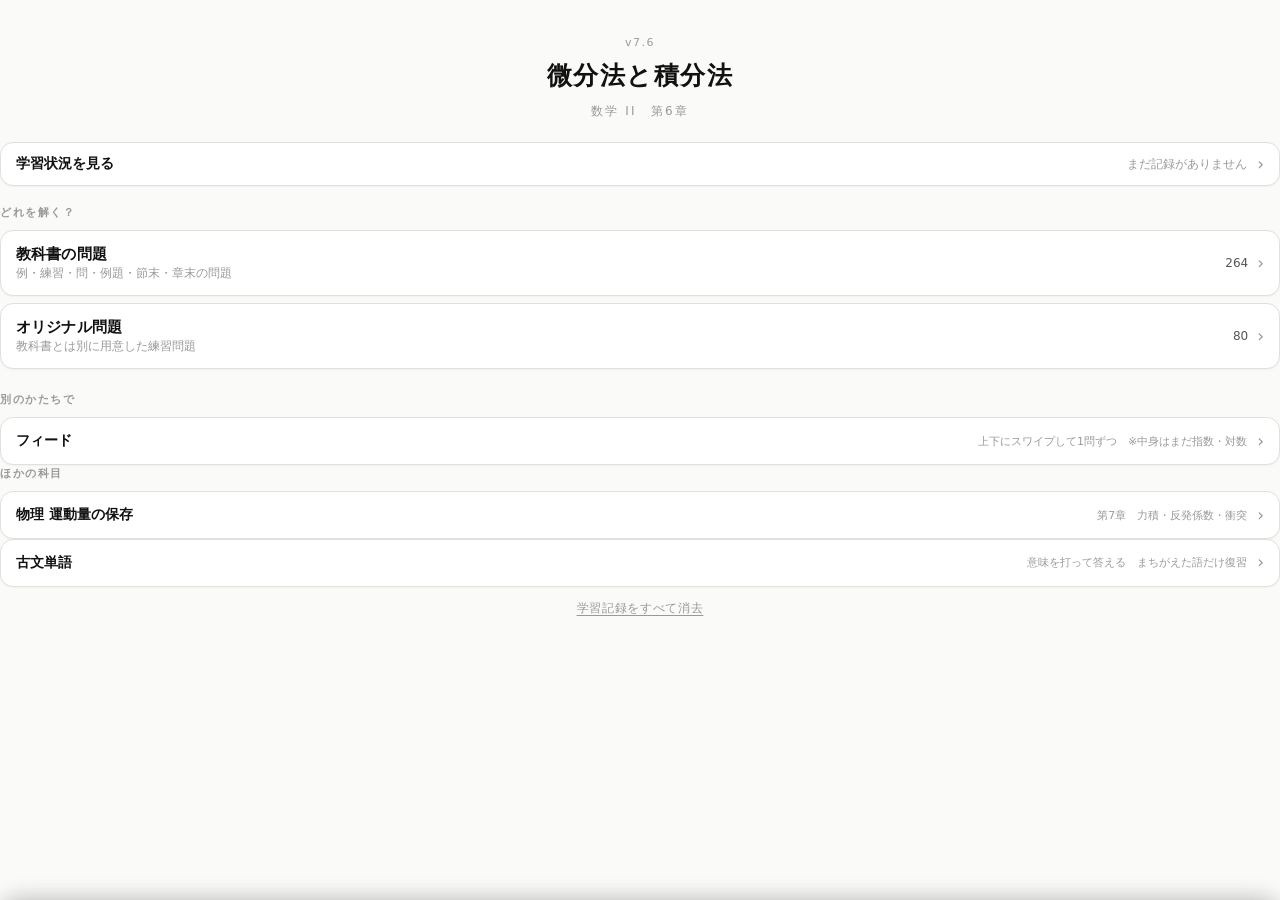
==== commit af8033ab: "物理アプリに 基本問題131〜145 と 応用問題146〜150 を足した（22問 → 86問） 教科書 p.69〜73 と解答編 p.65〜74 のとおりに、4つの範囲を追加した。 ・基本問題① 運" ====
--- a/index.html
+++ b/index.html
@@ -12,554 +12,8 @@
 <link rel="stylesheet" href="./katex.min.css">
 <link rel="apple-touch-icon" href="./apple-touch-icon.png">
 <link rel="icon" href="./icon-192.png" type="image/png">
-<title>微分法と積分法 ｜ 数学II</title>
-<style>
-  :root{
-    --bg:#FAFAF8;
-    --bg2:#F3F3F0;
-    --card:#FFFFFF;
-    --t1:#111111;
-    --t2:#555555;
-    --t3:#999999;
-    --bd:#E0E0DC;
-    --bd2:#EEEEEA;
-    --err:#8B0000;
-    --ok:#00008B;
-    --numk:#EBF0FA;                /* 数字キーの下地 */
-    --numb:#D3DCEF;                /* 数字キーのふち */
-    --numk2:#D9E3F7;               /* 数字キーを押したとき */
-    --sh:0 1px 2px rgba(17,17,17,.04);
-    --safe-b:env(safe-area-inset-bottom, 0px);
-  }
-  /* 画面の文字は選べないようにする。
-     Apple Pencil で書いていると、手のひらや軸が問題文に触れただけで
-     文字が選ばれて「コピー／調べる／翻訳」の黒いメニューが出てしまう。 */
-  *{box-sizing:border-box; -webkit-tap-highlight-color:transparent;
-    -webkit-user-select:none; user-select:none; -webkit-touch-callout:none}
-  html,body{height:100%; overflow:hidden}
-  body{
-    margin:0; background:var(--bg); color:var(--t1);
-    font-family:"Hiragino Sans","Hiragino Kaku Gothic ProN","Yu Gothic","Noto Sans JP",Meiryo,system-ui,-apple-system,sans-serif;
-    font-feature-settings:"palt" 1;
-    -webkit-font-smoothing:antialiased;
-    line-height:1.55; font-size:15px;
-    overscroll-behavior:none;
-  }
-  button{font-family:inherit; color:inherit; cursor:pointer; touch-action:manipulation}
-  .app{height:100vh; height:100dvh; display:flex; flex-direction:column; overflow:hidden}
-  .hide{display:none !important}
-
-  /* ---------- 数式表示 ---------- */
-  .mq{font-family:"Times New Roman",'Hiragino Mincho ProN',serif; letter-spacing:.01em}
-  sup,sub{font-size:.68em; line-height:0}
-  sup{vertical-align:.5em} sub{vertical-align:-.28em}
-  .rt{white-space:nowrap}
-  .rt .ri{font-size:.6em; vertical-align:.62em; margin-right:-.28em}
-  .rt .rb{border-top:1px solid currentColor; padding:0 .14em 0 .06em; margin-left:.02em}
-
-  /* ---------- メニュー ---------- */
-  #menu{flex:1; overflow-y:auto; -webkit-overflow-scrolling:touch; padding:0 18px calc(40px + var(--safe-b))}
-  .mhead{padding:34px 0 22px; text-align:center}
-  /* 更新が届いたか分かるように、トップに小さく版を出す */
-  .mhead .ver{margin:0 0 6px; font-size:11px; color:var(--t3); letter-spacing:.14em}
-  .mhead h1{margin:0; font-size:25px; font-weight:600; letter-spacing:.06em}
-  .mhead .cap{margin:6px 0 0; font-size:12px; color:var(--t3); letter-spacing:.18em}
-  .sec{margin:0 0 9px; font-size:11px; color:var(--t3); letter-spacing:.14em; font-weight:600}
-
-  .seg{display:flex; gap:2px; background:var(--bg2); border-radius:11px; padding:3px; margin-bottom:8px}
-  .seg button{flex:1; border:0; background:transparent; color:var(--t2); font-size:12.5px; padding:9px 4px; border-radius:8px; letter-spacing:.02em}
-  .seg button.on{background:var(--card); color:var(--t1); font-weight:600; box-shadow:var(--sh)}
-  .modenote{font-size:11.5px; color:var(--t3); margin:0 0 12px; padding:0 2px; line-height:1.6}
-  .toggle{display:flex; align-items:center; gap:10px; border:0; background:transparent; padding:6px 2px; margin-bottom:16px; font-size:13px; color:var(--t2)}
-  .toggle .tk{width:38px; height:22px; border-radius:22px; background:var(--bd2); border:1px solid var(--bd); flex:none; position:relative; transition:background .16s, border-color .16s}
-  .toggle .tk i{position:absolute; top:2px; left:2px; width:16px; height:16px; border-radius:50%; background:var(--card); box-shadow:var(--sh); transition:transform .16s}
-  .toggle[aria-pressed="true"]{color:var(--t1)}
-  .toggle[aria-pressed="true"] .tk{background:var(--t1); border-color:var(--t1)}
-  .toggle[aria-pressed="true"] .tk i{transform:translateX(16px)}
-  .toggle[disabled]{opacity:.35}
-
-  .tlist{display:flex; flex-direction:column; gap:7px; margin-bottom:22px}
-  .gsec{margin:14px 0 -1px; padding-left:2px; font-size:10.5px; color:var(--t3); letter-spacing:.16em; font-weight:600}
-  .mrow{display:flex; align-items:center; justify-content:space-between; gap:12px}
-  .gsec:first-child{margin-top:6px}
-  .titem{
-    display:flex; align-items:center; gap:12px; width:100%; text-align:left;
-    background:var(--card); border:1px solid var(--bd); border-radius:13px;
-    padding:14px 15px; box-shadow:var(--sh); transition:transform .06s, background .12s;
-  }
-  .titem:active{transform:scale(.985); background:var(--bg2)}
-  .titem .nm{flex:1; min-width:0}
-  .titem .nm b{display:block; font-size:15px; font-weight:600; letter-spacing:.01em}
-  .titem .nm span{display:block; font-size:11.5px; color:var(--t3); margin-top:2px}
-  .titem .rt2{display:flex; align-items:center; gap:9px; flex:none}
-  .titem .num{font-size:12px; color:var(--t2); font-variant-numeric:tabular-nums}
-  .titem .arw{color:var(--t3); font-size:17px; line-height:1}
-  .titem.all{background:var(--t1); border-color:var(--t1); color:var(--card)}
-  .titem.all .nm span,.titem.all .num,.titem.all .arw{color:rgba(255,255,255,.62)}
-  .titem.all:active{background:#000}
-  /* 途中でやめた範囲は、カード＋「途中から」の2つ並びにする */
-  .trow{display:flex; gap:7px; align-items:stretch}
-  .trow .titem{flex:1; min-width:0}
-  .tcont{
-    flex:none; width:78px; display:flex; flex-direction:column; align-items:center; justify-content:center; gap:2px;
-    background:var(--bg2); border:1px solid var(--bd); border-radius:13px; box-shadow:var(--sh);
-    padding:8px 4px; transition:transform .06s, background .12s;
-  }
-  .tcont:active{transform:scale(.97); background:var(--bd2)}
-  .tcont .cl{font-size:10px; color:var(--t3); letter-spacing:.04em}
-  .tcont b{font-size:13px; font-weight:600; color:var(--t1); font-variant-numeric:tabular-nums}
-  .titem[disabled]{opacity:.4; box-shadow:none}
-  .titem.rsm{border-style:dashed; border-color:var(--bd); margin-bottom:0}
-  .mini-bar{display:block; height:2px; background:var(--bd2); border-radius:2px; margin-top:7px; overflow:hidden}
-  .mini-bar i{display:block; height:100%; background:var(--t3); border-radius:2px}
-  .badge{
-    font-size:11px; font-variant-numeric:tabular-nums; color:var(--err);
-    border:1px solid rgba(139,0,0,.24); border-radius:20px; padding:1px 7px; background:rgba(139,0,0,.04);
-  }
-  .empty{border:1px dashed var(--bd); border-radius:13px; padding:26px 16px; text-align:center; color:var(--t3); font-size:12.5px; line-height:1.8}
-
-  /* ---------- 記録の持ち出し ---------- */
-  .bkrow{display:flex; gap:8px; margin-top:8px}
-  .bkbtn{flex:1; min-height:42px; border-radius:11px; border:1px solid var(--bd);
-         background:var(--card); color:inherit; font-size:13.5px}
-  .bkbtn.go{background:var(--ok); border-color:var(--ok); color:#fff; font-weight:600}
-  .bkbtn:active{opacity:.75}
-  .bknote{font-size:11px; color:var(--t3); line-height:1.85; margin-top:9px}
-  .bkbox{margin-top:12px; padding:12px; border:1px solid var(--bd); border-radius:12px; background:var(--card)}
-  .bkh{margin:0 0 8px; font-size:11.5px; color:var(--t3); line-height:1.8}
-  .bkta{width:100%; height:110px; box-sizing:border-box; padding:9px; border-radius:9px;
-        border:1px solid var(--bd); background:var(--bg2); color:inherit;
-        font-family:ui-monospace,SFMono-Regular,Menlo,monospace; font-size:10.5px; line-height:1.5;
-        resize:none;
-        /* 記録の書き出し・読みこみ欄だけは、選んで貼りつけできるようにしておく */
-        -webkit-user-select:text; user-select:text; -webkit-touch-callout:default}
-  .bkmsg{margin:8px 0 0; font-size:11.5px; line-height:1.7}
-  .bkmsg.ok{color:var(--ok)} .bkmsg.ng{color:var(--ng)}
-
-  /* ---------- 囲った計算 ---------- */
-  #ansClip{position:relative; margin:0 14px 8px; padding:6px 8px; border:1px solid var(--bd);
-           border-radius:10px; background:var(--bg2); text-align:center}
-  #ansClip img{max-width:100%; max-height:104px; display:inline-block; vertical-align:middle}
-  #ansClip .cx{position:absolute; right:6px; top:6px; font-size:10px; color:var(--t3);
-               background:var(--card); border-radius:99px; padding:3px 8px; line-height:1}
-  .mfoot{display:flex; justify-content:center; padding-top:6px}
-  .lnk{background:none; border:0; color:var(--t3); font-size:11.5px; letter-spacing:.06em; text-decoration:underline; text-underline-offset:3px; padding:8px}
-
-  /* ---------- 演習画面 ---------- */
-  #play{flex:1; display:flex; flex-direction:column; min-height:0}
-  .bar{display:flex; align-items:center; gap:6px; padding:8px 8px 7px; flex:none}
-  .mbar{padding-top:calc(8px + var(--safe-t)); border-bottom:1px solid var(--bd2); margin-bottom:8px}
-  .ib{
-    width:38px; height:38px; flex:none; border:0; background:transparent; border-radius:10px;
-    display:flex; align-items:center; justify-content:center; transition:background .12s;
-  }
-  .ib:active{background:var(--bg2)}
-  .ib svg{width:19px; height:19px; stroke:var(--t1); stroke-width:1.6; fill:none; stroke-linecap:round; stroke-linejoin:round}
-  .ttl{flex:1; text-align:center; min-width:0}
-  .ttl b{display:block; font-size:13px; font-weight:600; letter-spacing:.02em; white-space:nowrap; overflow:hidden; text-overflow:ellipsis}
-  .ttl span{display:block; font-size:10.5px; color:var(--t3); font-variant-numeric:tabular-nums; letter-spacing:.06em; margin-top:1px}
-  .prog{height:2px; background:var(--bd2); flex:none}
-  .prog i{display:block; height:100%; background:var(--t1); width:0; transition:width .28s ease}
-
-  .qbox{
-    flex:none; display:block; width:auto; text-align:left;
-    margin:11px 12px 0; background:var(--card); border:1px solid var(--bd);
-    border-radius:13px; padding:12px 14px; box-shadow:var(--sh);
-    max-height:26vh; overflow-y:auto; transition:padding .16s;
-  }
-  .qbox .lb{font-size:10px; color:var(--t3); letter-spacing:.16em; margin-bottom:5px; display:flex; gap:8px; align-items:center}
-  .qbox .lb .wc{color:var(--err); letter-spacing:.02em}
-  .qbox .lb .fold{margin-left:auto; letter-spacing:.04em; text-decoration:underline; text-underline-offset:2px}
-  .qbox .qt{display:block; font-size:17px; line-height:1.75; word-break:break-word}
-  .qbox .gv{display:block; font-size:11.5px; color:var(--t2); margin-top:7px; padding-top:7px; border-top:1px solid var(--bd2)}
-  .qbox .gv.hide{display:none !important}
-  /* たたんだ状態: 1行だけ見せて計算スペースを広げる */
-  .qbox.fold{padding:7px 14px 8px; overflow:hidden}
-  .qbox.fold .lb{margin-bottom:2px}
-  .qbox.fold .qt{
-    font-size:14px; line-height:1.5; white-space:nowrap;
-    overflow:hidden; text-overflow:ellipsis;
-  }
-  .qbox.fold .gv{display:none}
-
-  .tools{display:flex; align-items:center; gap:4px; padding:9px 12px 7px; flex:none}
-  .tb{
-    height:36px; min-width:44px; padding:0 11px; border:1px solid var(--bd); background:var(--card);
-    border-radius:9px; display:flex; align-items:center; justify-content:center; gap:5px; box-shadow:var(--sh);
-    transition:background .12s, border-color .12s;
-  }
-  .tb svg{width:17px; height:17px; stroke:var(--t1); stroke-width:1.6; fill:none; stroke-linecap:round; stroke-linejoin:round}
-  .tb.on{background:var(--t1); border-color:var(--t1)}
-  .tb.on svg{stroke:var(--card)}
-  .tb:disabled{opacity:.32}
-  /* 枠の外に書き込みが出ているときだけ、「枠に収める」を目立たせる */
-  .tb.warn{background:#FDF0E6; border-color:#E8C39E}
-  .tb.warn svg{stroke:#B45309}
-  .tb:active{background:var(--bg2)}
-  .tb.on:active{background:#000}
-  .tsp{flex:1}
-
-  .padwrap{flex:1; min-height:0; margin:0 12px; position:relative}
-  #pad{
-    position:absolute; inset:0; width:100%; height:100%;
-    background:var(--card); border:1px solid var(--bd); border-radius:13px;
-    box-shadow:var(--sh); touch-action:none; display:block;
-  }
-  .padhint{
-    position:absolute; left:0; right:0; top:50%; transform:translateY(-50%);
-    text-align:center; color:var(--t3); font-size:12px; letter-spacing:.1em; pointer-events:none;
-    transition:opacity .2s;
-  }
-  .padhint small{display:block; font-size:10.5px; letter-spacing:.04em; margin-top:6px; opacity:.75}
-  .foot{flex:none; padding:11px 12px calc(11px + var(--safe-b))}
-  .pbtn{
-    width:100%; height:50px; border:0; border-radius:13px; background:var(--t1); color:var(--card);
-    font-size:15px; font-weight:600; letter-spacing:.08em; transition:transform .06s, opacity .12s;
-  }
-  .pbtn:active{transform:scale(.985); opacity:.86}
-  .pbtn.ghost{background:var(--card); color:var(--t1); border:1px solid var(--bd); box-shadow:var(--sh)}
-
-  /* ---------- 学習状況（ダッシュボード） ----------
-     3つの状態は色だけに頼らせない。凡例を必ず出し、各行に実数を併記する。
-     「未着手」の #EEEEEA は白地とのコントラストが低い（1.13:1）ため、
-     数値ラベルで内容が伝わるようにしている。 */
-  .statlink{
-    display:flex; align-items:center; gap:10px; width:100%; text-align:left;
-    background:var(--card); border:1px solid var(--bd); border-radius:13px;
-    padding:12px 15px; box-shadow:var(--sh); margin-bottom:18px; font-size:14px;
-  }
-  .statlink:active{background:var(--bg2)}
-  .statlink .sl{font-weight:600; flex:none}
-  .statlink .sr{flex:1; text-align:right; font-size:11.5px; color:var(--t3); font-variant-numeric:tabular-nums}
-  .statlink .arw{color:var(--t3); font-size:17px; line-height:1; flex:none}
-
-  /* ---------- KaTeX ----------
-     数式は KaTeX で組む。地の文はこれまでどおりの書体のまま。 */
-  .katex{font-size:1.05em}
-  .mq .katex{font-size:1em}
-  /* 埋めるべき □ */
-  .tbx{color:var(--ng)}
-  /* 入力欄のカーソル */
-  .tcaret{animation:tcar 1.05s steps(1) infinite; font-weight:300}
-  @keyframes tcar{50%{opacity:0}}
-
-  /* 別リポジトリにある「フィード」への行き来。記録は同じものを見ている。 */
-  .feedlink{margin-bottom:0; color:inherit; text-decoration:none}
-  .feedlink .sr{font-size:11px}
-
-  #stats{flex:1; display:flex; flex-direction:column; min-height:0}
-  .stbody{flex:1; overflow-y:auto; -webkit-overflow-scrolling:touch; padding:0 18px calc(36px + var(--safe-b))}
-
-  .hero{text-align:center; padding:22px 0 6px}
-  .hero .hv{font-size:52px; font-weight:600; line-height:1; letter-spacing:-.02em; font-variant-numeric:tabular-nums}
-  .hero .hv i{font-style:normal; font-size:22px; color:var(--t3); margin-left:1px}
-  .hero .hl{margin:8px 0 0; font-size:12px; color:var(--t2); letter-spacing:.04em}
-
-  .tiles{display:grid; grid-template-columns:repeat(3,1fr); gap:7px; margin:18px 0 6px}
-  .tile{background:var(--card); border:1px solid var(--bd); border-radius:12px; padding:11px 10px; box-shadow:var(--sh)}
-  .tile .tl{font-size:10px; color:var(--t3); letter-spacing:.08em; display:block}
-  .tile .tv{font-size:19px; font-weight:600; font-variant-numeric:tabular-nums; margin-top:3px; display:block}
-  .tile .tv small{font-size:11px; color:var(--t3); font-weight:400; margin-left:1px}
-
-  .verdict{display:flex; flex-direction:column; gap:7px; margin:16px 0 6px}
-  .vrow{display:flex; align-items:baseline; gap:10px; background:var(--card); border:1px solid var(--bd);
-        border-radius:11px; padding:10px 13px; box-shadow:var(--sh); font-size:13px}
-  .vrow .vk{font-size:10.5px; color:var(--t3); letter-spacing:.1em; flex:none; width:52px}
-  .vrow .vn{flex:1; font-weight:600; min-width:0; overflow:hidden; text-overflow:ellipsis; white-space:nowrap}
-  .vrow .vp{font-variant-numeric:tabular-nums; color:var(--t2); flex:none; font-size:12px}
-  .vrow.bad .vp{color:var(--err)}
-
-  .legend{display:flex; flex-wrap:wrap; gap:4px 14px; margin:10px 2px 12px; font-size:11px; color:var(--t2)}
-  .legend span{display:flex; align-items:center; gap:6px}
-  .legend i{width:10px; height:10px; border-radius:3px; flex:none}
-  .legend .k1{background:var(--t1)} .legend .k2{background:var(--err)} .legend .k3{background:var(--bd2)}
-
-  .srow{
-    display:block; width:100%; text-align:left; background:var(--card); border:1px solid var(--bd);
-    border-radius:12px; padding:11px 13px 12px; box-shadow:var(--sh); margin-bottom:7px;
-  }
-  .srow:active{background:var(--bg2)}
-  .srow.src{background:var(--bg2); box-shadow:none; pointer-events:none}
-  .srow.src:active{background:var(--bg2)}
-  .srow .sh1{display:flex; align-items:baseline; gap:8px}
-  .srow .sn{flex:1; font-size:14px; font-weight:600; min-width:0; overflow:hidden; text-overflow:ellipsis; white-space:nowrap}
-  .srow .sa{font-size:12.5px; font-variant-numeric:tabular-nums; color:var(--t2); flex:none}
-  .srow .sa.none{color:var(--t3); font-size:11px}
-  /* 積み上げ棒: セグメントの間は 2px の余地（背景＝白）で分ける */
-  .sbar{display:flex; gap:2px; height:9px; margin:8px 0 6px}
-  .sbar i{border-radius:4px; min-width:0}
-  .sbar .b1{background:var(--t1)} .sbar .b2{background:var(--err)} .sbar .b3{background:var(--bd2)}
-  .srow .sf{display:flex; gap:12px; font-size:10.5px; color:var(--t3); font-variant-numeric:tabular-nums}
-  .srow .sf b{font-weight:400; color:var(--t2)}
-  .srow .sf .w{color:var(--err)}
-
-  .wq{display:flex; flex-direction:column; gap:7px}
-  .wqi{
-    display:block; width:100%; text-align:left; background:var(--card); border:1px solid var(--bd);
-    border-left:2px solid var(--err); border-radius:11px; padding:10px 13px; box-shadow:var(--sh);
-  }
-  .wqi:active{background:var(--bg2)}
-  .wqi .h{display:flex; align-items:baseline; gap:9px}
-  .wqi .q{flex:1; font-size:13.5px; line-height:1.6; min-width:0}
-  .wqi .n{flex:none; font-size:11px; color:var(--err); font-variant-numeric:tabular-nums}
-  .wqi .t{font-size:10.5px; color:var(--t3); margin-top:3px; display:block}
-  .wqi .x{display:block; font-size:12px; color:var(--t2); line-height:1.8; margin-top:8px; padding-top:8px; border-top:1px solid var(--bd2)}
-  .wqi .x.hide{display:none !important}
-
-  .stempty{border:1px dashed var(--bd); border-radius:13px; padding:34px 18px; text-align:center;
-           color:var(--t3); font-size:12.5px; line-height:1.9; margin-top:20px}
-
-  /* ---------- 結果画面 ---------- */
-  #done{flex:1; overflow-y:auto; padding:0 18px calc(28px + var(--safe-b))}
-  .dhead{text-align:center; padding:40px 0 26px}
-  .dhead .sc{font-size:44px; font-weight:600; font-variant-numeric:tabular-nums; letter-spacing:-.01em}
-  .dhead .sc i{font-style:normal; font-size:19px; color:var(--t3); margin-left:2px}
-  .dhead p{margin:6px 0 0; font-size:12px; color:var(--t3); letter-spacing:.12em}
-  .wlist{display:flex; flex-direction:column; gap:7px; margin-bottom:24px}
-  .witem{
-    display:block; width:100%; text-align:left; background:var(--card); border:1px solid var(--bd);
-    border-left:2px solid var(--err); border-radius:11px; padding:11px 13px; box-shadow:var(--sh);
-    transition:background .12s;
-  }
-  .witem:active{background:var(--bg2)}
-  .witem .q{display:block; font-size:14px; line-height:1.7}
-  .witem .q .wg{font-size:11px; color:var(--t3); margin-left:3px}
-  .witem .a{font-size:11.5px; color:var(--t2); margin-top:4px; display:flex; align-items:baseline; gap:6px}
-  .witem .a b{color:var(--t1); font-weight:600}
-  .witem .a .more{margin-left:auto; color:var(--t3); text-decoration:underline; text-underline-offset:3px; flex:none}
-  .witem .wexp{display:block; font-size:12px; color:var(--t2); line-height:1.8; margin-top:9px; padding-top:9px; border-top:1px solid var(--bd2)}
-  .witem .wexp.hide{display:none !important}
-  .dbtns{display:flex; flex-direction:column; gap:8px}
-
-  /* ---------- シート ---------- */
-  .back{position:fixed; inset:0; background:rgba(17,17,17,.28); opacity:0; pointer-events:none; transition:opacity .22s; z-index:40}
-  .back.on{opacity:1; pointer-events:auto}
-  .sheet{
-    position:fixed; left:0; right:0; bottom:0; z-index:50;
-    background:var(--bg); border-top:1px solid var(--bd);
-    border-radius:18px 18px 0 0; box-shadow:0 -6px 24px rgba(17,17,17,.08);
-    transform:translateY(102%); transition:transform .26s cubic-bezier(.22,.68,.3,1);
-    padding-bottom:var(--safe-b); max-height:92vh; max-height:92dvh; display:flex; flex-direction:column;
-  }
-  .sheet.on{transform:translateY(0)}
-  .grip{width:34px; height:4px; background:var(--bd); border-radius:4px; margin:9px auto 4px; flex:none}
-  .sh{padding:6px 16px 10px; display:flex; align-items:center; gap:10px; flex:none}
-  .sh b{flex:1; font-size:12.5px; letter-spacing:.1em; color:var(--t2); font-weight:600}
-  .sh .lnk{padding:4px 2px}
-  /* 小さい端末では項目がシートに収まらないのでここをスクロールさせる（min-height:0 は保険） */
-  .slist{padding:0 12px 14px; display:flex; flex-direction:column; gap:2px; overflow-y:auto; min-height:0; -webkit-overflow-scrolling:touch}
-  .sitem{
-    display:flex; align-items:center; gap:12px; width:100%; text-align:left; border:0;
-    background:transparent; border-radius:11px; padding:14px 12px; font-size:14.5px; transition:background .12s;
-  }
-  .sitem:active{background:var(--bg2)}
-  .sitem svg{width:18px; height:18px; flex:none; stroke:var(--t2); stroke-width:1.6; fill:none; stroke-linecap:round; stroke-linejoin:round}
-  .sitem.dg{color:var(--err)} .sitem.dg svg{stroke:var(--err)}
-  .sitem .sd{display:block; font-size:11px; color:var(--t3); margin-top:1px}
-  .sitem .sw{flex:1; min-width:0}
-  .sitem:disabled{opacity:.32}
-  .shr{height:1px; background:var(--bd2); margin:6px 12px}
-
-  /* ---------- 問題を選ぶ ---------- */
-  .jitem{
-    display:flex; align-items:flex-start; gap:11px; width:100%; text-align:left; border:0;
-    background:transparent; border-radius:11px; padding:11px 10px; transition:background .12s;
-  }
-  .jitem:active{background:var(--bg2)}
-  .jitem.now{background:var(--bg2); box-shadow:inset 0 0 0 1px var(--bd)}
-  .jitem .jn{flex:none; min-width:2.1em; text-align:right; font-size:12px; color:var(--t3);
-             padding-top:3px; font-variant-numeric:tabular-nums}
-  .jitem.now .jn{color:var(--t1); font-weight:700}
-  /* 問題文は長いので2行で切る */
-  .jitem .jq{flex:1; min-width:0; font-size:14px; line-height:1.65; overflow:hidden;
-             display:-webkit-box; -webkit-line-clamp:2; -webkit-box-orient:vertical}
-  .jitem .jm{flex:none; margin-top:2px; font-size:11px; letter-spacing:.06em;
-             padding:2px 8px; border-radius:999px; border:1px solid var(--bd)}
-  .jitem .jm.ok{color:var(--ok); border-color:var(--ok)}
-  .jitem .jm.ng{color:var(--err); border-color:var(--err)}
-  .jitem .jm.na{color:var(--t3)}
-  .prow{display:flex; align-items:center; gap:12px; padding:6px 12px 4px}
-  .prow .pl{flex:1; font-size:14.5px}
-  .seg.mini{margin:0; width:168px; flex:none}
-  .seg.mini button{font-size:12.5px; padding:7px 4px}
-
-  /* ---------- 解答入力 ---------- */
-  .ansq{padding:0 14px 8px; font-size:13px; color:var(--t2); line-height:1.7; flex:none}
-  .field .fr{margin:0 .18em}
-  .field .fr .fn,.field .fr .fd{font-size:.86em; padding:0 .22em}
-  .field{
-    margin:0 12px 4px; background:var(--card); border:1px solid var(--bd); border-radius:11px;
-    min-height:52px; padding:13px 14px; font-size:19px; line-height:1.4; box-shadow:var(--sh);
-    word-break:break-all; flex:none; font-family:"Times New Roman",serif;
-  }
-  .field.err{border-color:var(--err)}
-  .field.jp{font-family:inherit; font-size:16px}
-  .field .ph{color:var(--t3); font-size:14px; font-family:inherit}
-  .caret{display:inline-block; width:1.5px; height:1.05em; background:var(--t1); vertical-align:-.18em; margin:0 .5px; animation:bl 1.05s steps(1) infinite}
-  @keyframes bl{50%{opacity:0}}
-  .hintline{font-size:11px; color:var(--t3); padding:2px 16px 8px; flex:none; letter-spacing:.02em;
-            display:flex; align-items:baseline; gap:10px}
-  .hintline #hintLine{flex:1; min-width:0}
-  .hintline .lnk{padding:2px 0; flex:none; font-size:11px}
-  .hintline #hintLine.warn{color:var(--err); font-weight:600}
-  .hintline #hintLine.todo{color:var(--err); font-weight:600}
-  /* 埋めるべき □ は入力欄でもプレビューでも目立たせる */
-  .bx{display:inline-block; min-width:.72em; padding:0 .06em; border:1px dashed var(--err);
-      border-radius:3px; color:var(--err); line-height:1.15; text-align:center}
-  /* シートの中身も縦フレックスにして、はみ出す要素だけ縮む／スクロールできるようにする */
-  #ansInput{display:flex; flex-direction:column; min-height:0}
-  /* 書き方の早見表（キーボードの場所に出す） */
-  .how{margin:2px 12px 10px; padding:12px 14px; background:var(--bg2); border:0; border-radius:12px;
-       flex:none; text-align:left; display:grid; grid-template-columns:repeat(2,1fr); gap:9px 14px;
-       overflow-y:auto; min-height:0}
-  .how > span{display:flex; align-items:baseline; gap:9px; font-size:12px; min-width:0}
-  .how b{font-family:"Times New Roman",serif; font-size:15px; font-weight:400; flex:none; min-width:48px}
-  .how > span > span{color:var(--t3); font-size:11px; font-family:ui-monospace,SFMono-Regular,Menlo,monospace;
-            overflow:hidden; text-overflow:ellipsis}
-  .how .hb{grid-column:1/-1; justify-content:center; color:var(--t3); font-size:10.5px;
-           letter-spacing:.08em; padding-top:3px; border-top:1px solid var(--bd); margin-top:1px}
-
-  .kb{padding:2px 6px 8px; flex:none; display:grid; grid-template-columns:repeat(7,1fr); gap:5px}
-  .k{
-    height:44px; border:1px solid var(--bd); background:var(--card); border-radius:9px;
-    font-size:17px; display:flex; align-items:center; justify-content:center; box-shadow:var(--sh);
-    font-family:"Times New Roman",serif; transition:background .08s, transform .05s; user-select:none;
-  }
-  .k:active{background:var(--bg2); transform:scale(.95)}
-  /* 「分の」のような字数の多いキーは、せまい画面で2行に折れないように小さくする */
-  .k.sm{font-size:13.5px; font-family:inherit; white-space:nowrap; letter-spacing:-.02em}
-  @media (max-width:400px){ .k.sm{font-size:12px} }
-  /* 数字のキーはうっすら色を敷いて、ひとかたまりに見えるようにする。
-     数字を目で探す手間を減らすためで、押したときの効きは他のキーと同じ。 */
-  .k.num{background:var(--numk); border-color:var(--numb)}
-  .k.num:active{background:var(--numk2); transform:scale(.95)}
-  .k.fn{background:var(--bg2); font-size:14px; font-family:inherit; color:var(--t2); box-shadow:none}
-  .k.fn:active{background:var(--bd2)}
-  .k.fn svg{width:17px; height:17px; stroke:var(--t2); stroke-width:1.7; fill:none; stroke-linecap:round; stroke-linejoin:round}
-  .k.go{grid-column:span 3; background:var(--t1); border-color:var(--t1); color:var(--card); font-size:14.5px; font-weight:600; font-family:inherit; letter-spacing:.08em}
-  .k.go:active{background:#000}
-  .k .sm{font-size:12px}
-  /* 横棒の分数（入力プレビュー用） */
-  .fr{display:inline-flex; flex-direction:column; align-items:center; vertical-align:middle;
-      margin:0 .14em; line-height:1.12; position:relative; top:-.08em}
-  .fr .fn{font-size:.82em; padding:0 .2em}
-  .fr .fd{font-size:.82em; padding:0 .2em; border-top:1px solid currentColor; margin-top:.08em}
-  /* 分数が入る行は少し行間を広げて、上下の行とぶつからないようにする */
-  .rexp,.wexp,.proof,.qt,.ansq{line-height:2}
-
-  /* 記号で書けない答え（増加/減少・対称の軸など）は選択式にする */
-  /* グラフをかく問題 */
-  .gbox{padding:2px 12px 10px; flex:none; display:flex; flex-direction:column; gap:8px; min-height:0}
-  /* 横長の紙にかくと教科書のグラフと形が変わって見えるので、縦横の比を 4:3 で保つ。
-     横向きの画面でも横に伸びきらないよう、高さから幅の上限を決めて中央に置く。 */
-  .gwrap{position:relative; width:100%; max-width:min(100%, 58vh); aspect-ratio:4/3;
-         margin-inline:auto; background:var(--card);
-         border:1px solid var(--bd); border-radius:12px; overflow:hidden}
-  .gwrap canvas{position:absolute; inset:0; width:100%; height:100%; display:block; touch-action:none}
-  .gtools{display:flex; gap:8px; align-items:stretch}
-  .gtools .gb{flex:1 1 0; padding:10px 6px; border:1px solid var(--bd); border-radius:10px;
-              background:var(--card); font-size:13px; color:var(--t2); box-shadow:var(--sh)}
-  .gtools .gb:active{background:var(--bg2)}
-  .gtools .gb:disabled{opacity:.4}
-  .gtools .pbtn{flex:2 1 0; margin-top:0 !important}
-  .gres{display:block; width:100%; border:1px solid var(--bd); border-radius:12px; margin-top:8px}
-  .glegend{display:flex; gap:14px; justify-content:center; font-size:11.5px; color:var(--t3); margin-top:6px}
-  .glegend i{display:inline-block; width:16px; height:3px; border-radius:2px; vertical-align:2px; margin-right:5px}
-  .glegend i.dot{width:9px; height:9px; border-radius:50%; background:#fff; border:2px solid #c2410c;
-                 vertical-align:-1px}
-  .gwhy{margin-top:6px; text-align:center; font-size:12.5px; color:var(--ng)}
-  .chbox{padding:2px 12px 10px; display:flex; flex-direction:column; gap:7px; overflow-y:auto; min-height:0}
-  .ch{
-    min-height:50px; padding:12px 16px; text-align:left; border:1px solid var(--bd);
-    background:var(--card); border-radius:11px; font-size:15px; box-shadow:var(--sh);
-    display:flex; align-items:center; gap:11px; transition:background .12s, border-color .12s;
-  }
-  .ch::before{
-    content:''; width:17px; height:17px; border-radius:50%; border:1.5px solid var(--bd2);
-    flex:none; transition:border-color .12s, box-shadow .12s;
-  }
-  .ch:active{background:var(--bg2)}
-  .ch.on{border-color:var(--t1)}
-  .ch.on::before{border-color:var(--t1); border-width:5px}
-
-  /* ---------- 判定 ---------- */
-  .res{padding:14px 16px 18px; overflow-y:auto}
-  .rq{font-size:14px; color:var(--t2); line-height:1.7; padding-bottom:11px; margin-bottom:12px; border-bottom:1px solid var(--bd2)}
-  .rq .rg{font-size:11.5px; color:var(--t3); margin-left:4px}
-  .rsub{font-size:11.5px; color:var(--t3); margin-top:5px}
-  .proof{font-size:14px; line-height:1.95; color:var(--t1); white-space:pre-line}
-  .selfask{font-size:11.5px; color:var(--t3); margin-top:11px; text-align:center; letter-spacing:.04em}
-  /* 正解か不正解かは一目で分かってほしいので、文字だけでなく地色ごと変える */
-  .rmark{
-    display:inline-flex; align-items:center; gap:8px; font-size:17px; font-weight:600; letter-spacing:.1em;
-    padding:8px 17px 8px 13px; border-radius:999px;
-  }
-  .rmark svg{width:21px; height:21px; stroke-width:2; fill:none; stroke-linecap:round; stroke-linejoin:round}
-  /* 正解は青、不正解は赤で塗りつぶす */
-  .rmark.ok{background:var(--ok); color:var(--card)} .rmark.ok svg{stroke:var(--card)}
-  .rmark.ng{background:var(--err); color:var(--card)} .rmark.ng svg{stroke:var(--card)}
-  .rmark.sk{background:var(--bg2); color:var(--t2); border:1px solid var(--bd)}
-  .rmark.sk svg{stroke:var(--t2); fill:var(--t2)}
-  /* 答えの枠も、不正解のときだけ縁の色を変えて見分けやすくする */
-  .rans.ngb{border-color:var(--err)}
-  .ryour{font-size:12px; color:var(--t3); margin-top:8px}
-  .ryour b{color:var(--err); font-weight:400; font-family:"Times New Roman",serif; font-size:14px}
-  .rans{
-    margin-top:12px; background:var(--card); border:1px solid var(--bd); border-radius:11px;
-    padding:12px 14px; box-shadow:var(--sh);
-  }
-  .rans .lb{font-size:10px; color:var(--t3); letter-spacing:.16em; margin-bottom:4px}
-  .rans .va{font-size:19px; font-family:"Times New Roman",serif}
-  .rexp{margin-top:10px; font-size:12.5px; color:var(--t2); line-height:1.85; padding:0 2px;
-         white-space:pre-line}   /* 解説は行の区切りをそのまま活かす */
-  .rbtns{display:flex; flex-wrap:wrap; gap:8px; margin-top:16px}
-  .rbtns .pbtn{flex:1 1 0; width:auto}
-  /* 4つ並ぶと1行では文字が折れてしまうので、2つずつ2段にする */
-  .rbtns.four .pbtn{flex:1 1 calc(50% - 4px)}
-
-  .cmsg{padding:2px 18px 18px; font-size:14px; line-height:1.8; color:var(--t2)}
-
-  /* ---------- 横向き・画面が低いとき ----------
-     6段のままだと決定キーが画面の外に出てしまうので、
-     横幅を使って12列3段に組み替え、余白も詰める。 */
-  @media (max-height:520px){
-    .mhead{padding:14px 0 10px}
-    .mhead h1{font-size:21px}
-    .mhead .cap{margin-top:3px}
-    .bar{padding:4px 8px}
-    .ib{width:34px; height:34px}
-    .qbox{margin-top:8px; padding:9px 13px; max-height:34vh}
-    .qbox .qt{font-size:16px}
-    .tools{padding:7px 12px 6px}
-    .tb{height:32px}
-    .foot{padding:8px 12px calc(8px + var(--safe-b))}
-    .pbtn{height:44px}
-    .sh{padding:2px 16px 6px}
-    .ansq{padding-bottom:5px}
-    .field{min-height:44px; padding:10px 14px; font-size:18px}
-    .hintline{padding-bottom:5px}
-    .k{height:38px; font-size:16px}
-    .how{margin:0 12px 8px; padding:9px 12px; gap:6px 12px}
-    .how b{font-size:14px; min-width:44px}
-    .ch{min-height:40px; padding:8px 14px; font-size:14px}
-    .ch::before{width:15px; height:15px}
-    .chbox{gap:5px; padding-bottom:8px}
-    .res{padding:10px 16px 14px}
-    .rq{padding-bottom:8px; margin-bottom:9px}
-  }
-  /* 極端に低い画面（小型端末の横向き）は、あると入り切らないものを削る */
-  @media (max-height:365px){
-    .how{max-height:132px; gap:5px 12px; padding:8px 12px}
-    .how .hb{display:none}
-    .ansq{font-size:12px}
-  }
-  @media (max-height:520px) and (min-width:560px){
-    .kb{grid-template-columns:repeat(12,1fr)}
-    .k.go{grid-column:span 4}
-    .chbox{display:grid; grid-template-columns:repeat(2,1fr)}
-    .chbox .pbtn{grid-column:span 2; margin-top:0 !important}
-  }
-</style>
+<title>読み込み中…</title>
+<link rel="stylesheet" href="./app.css?v=7.6">
 </head>
 <body>
 <div class="app">
@@ -567,9 +21,9 @@
   <!-- ========== トップ（教科書かオリジナルかを選ぶ） ========== -->
   <div id="home">
     <div class="mhead">
-      <p class="ver">v7.4</p>
-      <h1>微分法と積分法</h1>
-      <p class="cap">数学 II　第6章</p>
+      <p class="ver">v7.6</p>
+      <h1 id="hTitle"></h1>
+      <p class="cap" id="hCap"></p>
     </div>
 
     <button class="statlink" id="statBtn">
@@ -583,19 +37,8 @@
     <p class="sec">どれを解く？</p>
     <div class="tlist" id="sidelist"></div>
 
-    <p class="sec">別のかたちで</p>
-    <a class="statlink feedlink" href="../jhvjh/">
-      <span class="sl">フィード</span>
-      <span class="sr">上下にスワイプして1問ずつ　※中身はまだ指数・対数</span>
-      <span class="arw">›</span>
-    </a>
-
-    <p class="sec">ほかの科目</p>
-    <a class="statlink feedlink" href="./kobun.html">
-      <span class="sl">古文単語</span>
-      <span class="sr">意味を打って答える　まちがえた語だけ復習</span>
-      <span class="arw">›</span>
-    </a>
+    <div id="feedBox"></div>
+    <div id="otherBox"></div>
 
     <div class="mfoot"><button class="lnk" id="resetAll">学習記録をすべて消去</button></div>
   </div>
@@ -831,3044 +274,9 @@
 </div>
 
 <script src="./katex.min.js"></script>
-<script src="./tex.js?v=7.4"></script>
-<script src="./backup.js?v=7.4"></script>
-<script>
-"use strict";
-
-/* このアプリの版。tex.js にも同じものを持たせてある。
-   キャッシュに古い tex.js が残っていると、数式だけが崩れて出る
-   （index.html はネットワーク優先なので新しく、tex.js だけ古い、という食い違い）。
-   実機でそれが起きたので、食い違いを見つけたら一度だけ捨てて読み直す。 */
-const APP_V = '7.4';
-(function(){
-  if(typeof TEX_V !== 'undefined' && TEX_V === APP_V) return;
-  try{
-    if(sessionStorage.getItem('texfix')) return;   /* 読み直しは1回だけ。堂々めぐりを防ぐ */
-    sessionStorage.setItem('texfix', '1');
-  }catch(e){ return; }
-  const again = ()=>location.reload();
-  if(window.caches) caches.keys().then(ks=>Promise.all(ks.map(k=>caches.delete(k)))).then(again, again);
-  else again();
-})();
-
-/* =======================================================================
-   問題データ
-   q   : 問題文（^{} _{} √{} √[n]{} のマークアップが使える）
-   g   : 前提として与えられる値（任意）
-   a   : 正解として受理する表記の配列
-   h   : 入力欄に出すヒント
-   e   : 解説
-   ======================================================================= */
-const TOPICS = [
-{
-  id:'tb-vel', name:'教科書｜平均の速さと平均変化率', desc:'落下運動・平均変化率（練習1・例1・練習2）',
-  qs:[
-    {id:'tb-vel-xdp9au', q:'［練習1］物体が落ち始めてから x 秒間に落ちる距離を y m とすると y = 4.9x^2 である。2秒後における瞬間の速さを求めよ。', a:['19.6'], h:'単位 m/s は書かない。例: 19.6', e:'a 秒後から b 秒後までの平均の速さは\n(4.9b^2-4.9a^2)/(b-a) = 4.9(b+a)\nここで a=2 とし b を 2 に近づけると 4.9×(2+2) = 19.6\nよって 2秒後の瞬間の速さは 19.6 m/s'},
-    {id:'tb-vel-ycf41x', q:'［例1］f(x) = x^2 について、x が a から b まで変わるときの平均変化率', a:['a+b'], h:'例: a+b', e:'(f(b)-f(a))/(b-a) = (b^2-a^2)/(b-a) = (b+a)(b-a)/(b-a) = a+b'},
-    {id:'tb-vel-1rumvhf', q:'［練習2(1)］y = 2x について、x が a から b まで変わるときの平均変化率', a:['2'], h:'例: 2', e:'(2b-2a)/(b-a) = 2(b-a)/(b-a) = 2　（1次関数の平均変化率は傾きそのもの）'},
-    {id:'tb-vel-w35k9c', q:'［練習2(2)］y = 2x^2 - 1 について、x が a から b まで変わるときの平均変化率', a:['2a+2b'], h:'例: 2a+2b', e:'{(2b^2-1)-(2a^2-1)}/(b-a) = 2(b^2-a^2)/(b-a) = 2(b+a) = 2a+2b'}
-  ]
-},
-{
-  id:'tb-lim', name:'教科書｜極限値と微分係数', desc:'極限値・f′(a)（例2・練習3・例3・練習4・深める）',
-  qs:[
-    {id:'tb-lim-2csrmr', q:'［例2(1)］lim_{x→1}(x+1)', a:['2'], h:'例: 2', e:'x を 1 に近づけると x+1 は 1+1 = 2 に近づく。'},
-    {id:'tb-lim-bq5aux', q:'［例2(2)］lim_{h→0}(3-3h+h^2)', a:['3'], h:'例: 3', e:'h を 0 に近づけると -3h も h^2 も 0 に近づくので 3'},
-    {id:'tb-lim-1lk7dq8', q:'［練習3(1)］lim_{x→2}(x^2+1)', a:['5'], h:'例: 5', e:'2^2+1 = 5'},
-    {id:'tb-lim-mh3l0m', q:'［練習3(2)］lim_{h→0}(12+6h+h^2)', a:['12'], h:'例: 12', e:'6h も h^2 も 0 に近づくので 12'},
-    {id:'tb-lim-1kh62mt', q:'［例3］f(x) = x^2 のときの微分係数 f′(2)', a:['4'], h:'例: 4', e:'f′(2) = lim_{h→0}(f(2+h)-f(2))/h = lim_{h→0}((2+h)^2-4)/h\n= lim_{h→0}(4h+h^2)/h = lim_{h→0}(4+h) = 4'},
-    {id:'tb-lim-s09pg', q:'［練習4］f(x) = x^3 + 2 のときの微分係数 f′(1)', a:['3'], h:'例: 3', e:'f(1+h)-f(1) = (1+h)^3+2 - 3 = 3h+3h^2+h^3\nこれを h で割ると 3+3h+h^2。h→0 で 3'},
-    {id:'tb-lim-1hn78gh', q:'［深める］f(x) = x^2 の x = a における微分係数 f′(a)', a:['2a'], h:'例: 2a', e:'((a+h)^2-a^2)/h = (2ah+h^2)/h = 2a+h。h→0 で 2a'},
-    {id:'tb-lim-1cc7umf', q:'［p.195 のまとめ］微分係数 f′(a) は、曲線 y = f(x) 上の点 (a, f(a)) における何を表すか', c:['接線の傾き','接線の y 切片','曲線と x 軸が囲む面積'], a:['接線の傾き'], e:'点 (a, f(a)) と近くの点を結ぶ直線の傾きが、近づけるにつれて接線の傾きに近づく。その値が f′(a)。'}
-  ]
-},
-{
-  id:'tb-def', name:'教科書｜導関数', desc:'導関数の定義と x^n の微分（例4・例5・練習5）',
-  qs:[
-    {id:'tb-def-p755a1', q:'［例4(1)］y = x を微分せよ', a:['1'], h:'例: 1', e:'((x+h)-x)/h = 1。よって y′ = 1'},
-    {id:'tb-def-gt431y', q:'［例4(2)］y = x^2 を微分せよ', a:['2x'], h:'例: 2x', e:'((x+h)^2-x^2)/h = 2x+h。h→0 で y′ = 2x'},
-    {id:'tb-def-8z0cpi', q:'［例4(3)］y = x^3 を微分せよ', a:['3x^2'], h:'例: 3x^2', e:'((x+h)^3-x^3)/h = 3x^2+3xh+h^2。h→0 で y′ = 3x^2'},
-    {id:'tb-def-16p588m', q:'［例5］c を定数とするとき、y = c を微分せよ', a:['0'], h:'例: 0', e:'(c-c)/h = 0 なので y′ = 0。定数関数のグラフは水平な直線で、傾きは 0'},
-    {id:'tb-def-l97h35', q:'［練習5(1)］導関数の定義にしたがって y = 3x^2 を微分せよ', a:['6x'], h:'例: 6x', e:'(3(x+h)^2-3x^2)/h = (6xh+3h^2)/h = 6x+3h。h→0 で y′ = 6x'},
-    {id:'tb-def-1anvta4', q:'［練習5(2)］導関数の定義にしたがって y = -x^2 を微分せよ', a:['-2x'], h:'例: -2x', e:'(-(x+h)^2+x^2)/h = (-2xh-h^2)/h = -2x-h。h→0 で y′ = -2x'},
-    {id:'tb-def-1c0s6y9', q:'［p.199 の公式］n が正の整数のとき、y = x^n の導関数 y′', a:['nx^(n-1)'], h:'n → x → ^ → ( → n - 1 → ) の順。例: nx^(n-1)', e:'(x^n)′ = nx^{n-1}。この公式と、次のページの性質だけで多項式はすべて微分できる。'}
-  ]
-},
-{
-  id:'tb-calc', name:'教科書｜導関数の計算', desc:'和・差・定数倍（例6・例題1・練習6）',
-  qs:[
-    {id:'tb-calc-dvsdb6', q:'［例6(1)］y = 4x^3 を微分せよ', a:['12x^2'], h:'例: 12x^2', e:'(kf)′ = kf′ より 4×3x^2 = 12x^2'},
-    {id:'tb-calc-1imq4i2', q:'［例6(2)］y = x^3 + x^2 を微分せよ', a:['3x^2+2x'], h:'例: 3x^2+2x', e:'(f+g)′ = f′+g′ より 3x^2 + 2x'},
-    {id:'tb-calc-1i1n5tv', q:'［例題1(1)］y = 4x^3 + 5x^2 を微分せよ', a:['12x^2+10x'], h:'例: 12x^2+10x', e:'4×3x^2 + 5×2x = 12x^2 + 10x'},
-    {id:'tb-calc-tvlx41', q:'［例題1(2)］y = (x^2+1)(x-1) を微分せよ', a:['3x^2-2x+1'], h:'例: 3x^2-2x+1', e:'まず展開して y = x^3 - x^2 + x - 1。微分して 3x^2 - 2x + 1'},
-    {id:'tb-calc-1lwnrpd', q:'［練習6(1)］y = x^2 - 2x - 1 を微分せよ', a:['2x-2'], h:'例: 2x-2', e:'2x - 2（定数 -1 は消える）'},
-    {id:'tb-calc-1geh5ei', q:'［練習6(2)］y = -3x^2 - 5x + 6 を微分せよ', a:['-6x-5'], h:'例: -6x-5', e:'-3×2x - 5 = -6x - 5'},
-    {id:'tb-calc-eugc9o', q:'［練習6(3)］y = 3x^3 - 2x^2 + 4x - 7 を微分せよ', a:['9x^2-4x+4'], h:'例: 9x^2-4x+4', e:'3×3x^2 - 2×2x + 4 = 9x^2 - 4x + 4'},
-    {id:'tb-calc-u5l01p', q:'［練習6(4)］y = -2x^3 + 5x + 1 を微分せよ', a:['-6x^2+5'], h:'例: -6x^2+5', e:'-2×3x^2 + 5 = -6x^2 + 5'},
-    {id:'tb-calc-1rgy2oa', q:'［練習6(5)］y = x^4 - 3x^3 + 4x - 3 を微分せよ', a:['4x^3-9x^2+4'], h:'例: 4x^3-9x^2+4', e:'4x^3 - 3×3x^2 + 4 = 4x^3 - 9x^2 + 4'},
-    {id:'tb-calc-1affeth', q:'［練習6(6)］y = (4/3)x^3 - (1/6)x^2 + (2/3)x - 1 を微分せよ', a:['4x^2-(1/3)x+2/3'], h:'分数は 分の キーで。例: 4x^2-(3分の1)x+3分の2', e:'(4/3)×3x^2 = 4x^2、(1/6)×2x = (1/3)x、定数項 -1 は消える。\nよって y′ = 4x^2 - (1/3)x + 2/3'},
-    {id:'tb-calc-1x5mjgr', q:'［練習6(7)］y = (2x-1)(3x+5) を微分せよ', a:['12x+7'], h:'例: 12x+7', e:'展開して y = 6x^2 + 7x - 5。微分して 12x + 7'},
-    {id:'tb-calc-ec74ve', q:'［練習6(8)］y = (2x+1)(x^2+x+1) を微分せよ', a:['6x^2+6x+3'], h:'例: 6x^2+6x+3', e:'展開して y = 2x^3 + 3x^2 + 3x + 1。微分して 6x^2 + 6x + 3'}
-  ]
-},
-{
-  id:'tb-fval', name:'教科書｜微分係数の値・関数の決定', desc:'f′(a) の計算と条件から関数を求める（例7・練習7・例題2・練習8）',
-  qs:[
-    {id:'tb-fval-n5yjor', q:'［例7］f(x) = x^2 - 4x のときの f′(3)', a:['2'], h:'例: 2', e:'f′(x) = 2x - 4。x=3 を代入して 6-4 = 2'},
-    {id:'tb-fval-sa1sc5', q:'［練習7(1)］f(x) = -x^3 + 2x^2 のときの f′(0)', a:['0'], h:'例: 0', e:'f′(x) = -3x^2 + 4x。x=0 で 0'},
-    {id:'tb-fval-1511iif', q:'［練習7(2)］f(x) = -x^3 + 2x^2 のときの f′(1)', a:['1'], h:'例: 1', e:'f′(1) = -3 + 4 = 1'},
-    {id:'tb-fval-1kp6dbt', q:'［練習7(3)］f(x) = -x^3 + 2x^2 のときの f′(-3)', a:['-39'], h:'例: -39', e:'f′(-3) = -3×9 + 4×(-3) = -27 - 12 = -39'},
-    {id:'tb-fval-1ovyxl0', q:'［例題2］2次関数 f(x) が f(0) = 2、f′(0) = -3、f′(1) = 1 を満たすとき、f(x) を求めよ', a:['2x^2-3x+2'], h:'x の式で。例: 2x^2-3x+2', e:'f(x) = ax^2+bx+c とおくと f′(x) = 2ax+b。\nf′(0) = b = -3、f′(1) = 2a+b = 1 より a = 2。\nf(0) = c = 2。よって f(x) = 2x^2 - 3x + 2'},
-    {id:'tb-fval-v0s7y8', q:'［練習8］2次関数 f(x) が f(2) = -2、f′(0) = 3、f′(1) = -1 を満たすとき、f(x) を求めよ', a:['-2x^2+3x'], h:'x の式で。例: -2x^2+3x', e:'f(x) = ax^2+bx+c、f′(x) = 2ax+b。\nf′(0) = b = 3、f′(1) = 2a+3 = -1 より a = -2。\nf(2) = 4a+2b+c = -8+6+c = -2 より c = 0。\nよって f(x) = -2x^2 + 3x'}
-  ]
-},
-{
-  id:'tb-var', name:'教科書｜いろいろな文字の微分', desc:'x 以外の文字で微分する（例題3・練習9）',
-  qs:[
-    {id:'tb-var-1yg121j', q:'［例題3］半径 r の球の表面積 S = 4πr^2 を r で微分せよ', a:['8πr'], h:'π は π キー。例: 8πr', e:'r^2 を微分すると 2r。よって dS/dr = 4π×2r = 8πr'},
-    {id:'tb-var-1ydz4yf', q:'［例題3］半径 r の球の体積 V = (4/3)πr^3 を r で微分せよ', a:['4πr^2'], h:'例: 4πr^2', e:'r^3 を微分すると 3r^2。よって dV/dr = (4/3)π×3r^2 = 4πr^2（＝表面積 S）'},
-    {id:'tb-var-ni3fuu', q:'［練習9］1辺の長さ a の立方体の表面積 S = 6a^2 を a で微分せよ', a:['12a'], h:'例: 12a', e:'dS/da = 6×2a = 12a'},
-    {id:'tb-var-64uzn1', q:'［練習9］1辺の長さ a の立方体の体積 V = a^3 を a で微分せよ', a:['3a^2'], h:'例: 3a^2', e:'dV/da = 3a^2'}
-  ]
-},
-{
-  id:'tb-p1', name:'教科書｜第1節の問題', desc:'p.204 問題1〜6',
-  qs:[
-    {id:'tb-p1-1mi5jio', q:'［問題1(1)］y = 2x^3 - 4x + 1 を微分せよ', a:['6x^2-4'], h:'例: 6x^2-4', e:'2×3x^2 - 4 = 6x^2 - 4'},
-    {id:'tb-p1-11qqbt9', q:'［問題1(2)］y = -(1/2)x^4 - (2/3)x^3 + (1/2)x^2 - x を微分せよ', a:['-2x^3-2x^2+x-1'], h:'例: -2x^3-2x^2+x-1', e:'-(1/2)×4x^3 - (2/3)×3x^2 + (1/2)×2x - 1 = -2x^3 - 2x^2 + x - 1'},
-    {id:'tb-p1-1kd85db', q:'［問題1(3)］y = (x+1)(x-1)(x-3) を微分せよ', a:['3x^2-6x-1'], h:'例: 3x^2-6x-1', e:'(x^2-1)(x-3) = x^3 - 3x^2 - x + 3。微分して 3x^2 - 6x - 1'},
-    {id:'tb-p1-1nmjj7n', q:'［問題1(4)］y = (3-x)^3 を微分せよ', a:['-3x^2+18x-27'], h:'例: -3x^2+18x-27', e:'展開すると 27 - 27x + 9x^2 - x^3。微分して -27 + 18x - 3x^2 = -3x^2 + 18x - 27'},
-    {id:'tb-p1-1kv9acx', q:'［問題1(5)］y = (x+1)(x^2-x+1) を微分せよ', a:['3x^2'], h:'例: 3x^2', e:'(x+1)(x^2-x+1) = x^3 + 1。微分して 3x^2'},
-    {id:'tb-p1-8msnza', q:'［問題1(6)］y = (2x-1)(4x^2+2x+1) を微分せよ', a:['24x^2'], h:'例: 24x^2', e:'(2x-1)(4x^2+2x+1) = (2x)^3 - 1 = 8x^3 - 1。微分して 24x^2'},
-    {id:'tb-p1-1s1fi41', q:'［問題2(1)］f(x) = x^2 - x + 1 について、x が a から b まで変わるときの平均変化率', a:['a+b-1'], h:'例: a+b-1', e:'{(b^2-b+1)-(a^2-a+1)}/(b-a) = (b^2-a^2-(b-a))/(b-a) = (b+a) - 1'},
-    {id:'tb-p1-1pdylkl', q:'［問題2(2)］f(x) = x^2 - x + 1 について、f′(c) が (1) の平均変化率と等しくなるとき、c を a, b を用いて表せ', a:['(a+b)/2'], h:'分の キーで。2 → 分の → (a+b)', e:'f′(x) = 2x - 1 なので f′(c) = 2c - 1。\n2c - 1 = a + b - 1 より c = (a+b)/2\n（a と b のちょうど真ん中で、接線が平均変化率と同じ傾きになる）'},
-    {id:'tb-p1-b452an', q:'［問題3(1)］a, b を定数とするとき、y = (ax+b)^2 の導関数が y′ = 2a(ax+b) であることを示せ', self:true, e:'y = (ax+b)^2 = a^2x^2 + 2abx + b^2\nこれを x で微分すると\ny′ = 2a^2x + 2ab = 2a(ax + b)'},
-    {id:'tb-p1-1wdj4vk', q:'［問題3(2)］a, b を定数とするとき、y = (ax+b)^3 の導関数が y′ = 3a(ax+b)^2 であることを示せ', self:true, e:'y = (ax+b)^3 = a^3x^3 + 3a^2bx^2 + 3ab^2x + b^3\nこれを x で微分すると\ny′ = 3a^3x^2 + 6a^2bx + 3ab^2\n = 3a(a^2x^2 + 2abx + b^2)\n = 3a(ax + b)^2'},
-    {id:'tb-p1-16qk6hu', q:'［問題4］f(x) = x^3 + px^2 + qx について、方程式 f′(x) = 0 が実数解をもつような p, q の条件を求めよ', a:['p^2≧3q','p^2-3q≧0'], h:'p, q, ≧ のキーで。例: p^2≧3q', e:'f′(x) = 3x^2 + 2px + q。2次方程式 3x^2+2px+q = 0 が実数解をもつ条件は\n判別式 D/4 = p^2 - 3q ≧ 0\nよって p^2 ≧ 3q'},
-    {id:'tb-p1-12wi18a', q:'［問題5］底面の直径と高さがともに a の直円柱の体積を V とする。a = 2 における V の微分係数を求めよ', a:['3π'], h:'π キーを使う。例: 3π', e:'底面の半径は a/2 なので V = π(a/2)^2×a = πa^3/4\ndV/da = 3πa^2/4。a=2 を代入して 3π×4/4 = 3π'},
-    {id:'tb-p1-1recr31', q:'［問題6］k は 0 でない定数とする。2次関数 f(x) が f(x) + x^2 f′(x) = kx^3 + k^2x + 1 を満たすとき、f(x) を求めよ', a:['-(1/4)x^2+(1/4)x+1'], h:'分数は 分の キーで。例: -(4分の1)x^2+(4分の1)x+1', e:'f(x) = ax^2+bx+c とおくと f′(x) = 2ax+b。\nf(x) + x^2f′(x) = 2ax^3 + (a+b)x^2 + bx + c\n係数を比べて 2a = k、a+b = 0、b = k^2、c = 1。\nb = -a と b = k^2 = 4a^2 より -a = 4a^2 → a(4a+1) = 0。\nk≠0 だから a≠0 で a = -1/4、k = -1/2、b = 1/4。\nよって f(x) = -(1/4)x^2 + (1/4)x + 1'}
-  ]
-},
-{
-  id:'tb-tan', name:'教科書｜接線', desc:'接線の方程式（例題4・練習10・応用例題1・練習11）',
-  qs:[
-    {id:'tb-tan-yoy71h', q:'［例題4］曲線 y = x^2 - x + 2 上の点 (2, 4) における接線の方程式', a:['y=3x-2'], h:'y= から書く。例: y=3x-2', e:'y′ = 2x - 1。x=2 での傾きは 3。\ny - 4 = 3(x - 2) より y = 3x - 2'},
-    {id:'tb-tan-1hnelw5', q:'［練習10(1)］曲線 y = -x^2 + 2x + 4 上の点 (-1, 1) における接線の方程式', a:['y=4x+5'], h:'例: y=4x+5', e:'y′ = -2x + 2。x=-1 での傾きは 4。\ny - 1 = 4(x + 1) より y = 4x + 5'},
-    {id:'tb-tan-1tfpeub', q:'［練習10(2)］曲線 y = x^3 上の点 (-2, -8) における接線の方程式', a:['y=12x+16'], h:'例: y=12x+16', e:'y′ = 3x^2。x=-2 での傾きは 12。\ny + 8 = 12(x + 2) より y = 12x + 16'},
-    {id:'tb-tan-kw31qx', q:'［応用例題1］点 (1, 1) から曲線 y = x^2 + 4 に引いた接線は2本ある。接点の x 座標が負であるほうの接線の方程式', a:['y=-2x+3'], h:'例: y=-2x+3', e:'接点を (t, t^2+4) とすると傾きは 2t。\n接線 y - (t^2+4) = 2t(x - t) が (1,1) を通るので\n1 - t^2 - 4 = 2t(1 - t) → t^2 - 2t - 3 = 0 → t = -1, 3\nt = -1 のとき接点 (-1, 5)、傾き -2 で y = -2x + 3'},
-    {id:'tb-tan-5rauiw', q:'［応用例題1］点 (1, 1) から曲線 y = x^2 + 4 に引いた接線のうち、接点の x 座標が正であるほうの接線の方程式', a:['y=6x-5'], h:'例: y=6x-5', e:'t = 3 のとき接点 (3, 13)、傾き 6。\ny - 13 = 6(x - 3) より y = 6x - 5'},
-    {id:'tb-tan-1vykis9', q:'［練習11(1)］点 (3, -4) から曲線 y = x^2 - 3x に引いた接線は2本ある。傾きが負であるほうの接線の方程式', a:['y=-x-1'], h:'例: y=-x-1', e:'接点を (t, t^2-3t) とすると傾きは 2t-3。\n-4 - (t^2-3t) = (2t-3)(3-t) を整理して t^2 - 6t + 5 = 0 → t = 1, 5\nt = 1 のとき接点 (1, -2)、傾き -1 で y = -x - 1'},
-    {id:'tb-tan-yg3te0', q:'［練習11(1)］点 (3, -4) から曲線 y = x^2 - 3x に引いた接線のうち、傾きが正であるほうの接線の方程式', a:['y=7x-25'], h:'例: y=7x-25', e:'t = 5 のとき接点 (5, 10)、傾き 7。\ny - 10 = 7(x - 5) より y = 7x - 25'},
-    {id:'tb-tan-1taznu0', q:'［練習11(1)］点 (3, -4) から曲線 y = x^2 - 3x に引いた接線のうち、傾きが正であるほうの接点の座標', a:['(5,10)'], h:'かっこと カンマ で。例: (5,10)', e:'t = 5 のとき接点は (5, 5^2-3×5) = (5, 10)'},
-    {id:'tb-tan-6cx0tw', q:'［練習11(2)］点 (-1, -5) から曲線 y = x^3 に引いた接線の方程式', a:['y=3x-2'], h:'例: y=3x-2', e:'接点を (t, t^3) とすると傾きは 3t^2。\n-5 - t^3 = 3t^2(-1 - t) を整理して 2t^3 + 3t^2 - 5 = 0\n(t-1)(2t^2+5t+5) = 0 で 2t^2+5t+5 は実数解をもたないから t = 1。\n接点 (1, 1)、傾き 3 で y = 3x - 2'},
-    {id:'tb-tan-psygbp', q:'［練習11(2)］点 (-1, -5) から曲線 y = x^3 に引いた接線の接点の座標', a:['(1,1)'], h:'かっこと カンマ で。例: (1,1)', e:'t = 1 なので接点は (1, 1)'},
-    {id:'tb-tan-kjvrwi', q:'［深める］放物線 y = f(x) とその接線 y = g(x) について、f(x) = g(x) を整理して得られる2次方程式は重解をもつ。このことを、応用例題1の放物線 y = x^2 + 4 と、その2本の接線 y = -2x+3、y = 6x-5 について、それぞれ確かめよ。', self:true, e:'接線 y = -2x+3 について\nx^2+4 = -2x+3 とすると　x^2+2x+1 = 0\nこの2次方程式の判別式を D_1 とすると\nD_1/4 = 1^2 - 1·1 = 0\n\n接線 y = 6x-5 について\nx^2+4 = 6x-5 とすると　x^2-6x+9 = 0\nこの2次方程式の判別式を D_2 とすると\nD_2/4 = (-3)^2 - 9·1 = 0\n\nよって、どちらの2次方程式も重解をもつ。\n（重解は順に x = -1、x = 3 で、これは接点の x 座標と一致する）'}
-  ]
-},
-{
-  id:'tb-inc', name:'教科書｜関数の増減', desc:'f′(x) の符号と増減（例8・問1・練習12）',
-  qs:[
-    {id:'tb-inc-e6ytvk', q:'［例8］f(x) = x^3 + 3x^2 - 2 が減少する x の範囲', a:['-2≦x≦0'], h:'≦ キーで。例: -2≦x≦0', e:'f′(x) = 3x^2 + 6x = 3x(x + 2)\nf′(x) < 0 となるのは -2 < x < 0。よって -2 ≦ x ≦ 0 で減少する。'},
-    {id:'tb-inc-1dxg392', q:'［問1］f(x) = x^3 + 2x は常に単調に増加することを示せ', self:true, e:'f′(x) = 3x^2 + 2\nすべての実数 x について 3x^2 ≧ 0 だから f′(x) ≧ 2 > 0\nつまり f′(x) はつねに正である。\nよって f(x) は常に単調に増加する。'},
-    {id:'tb-inc-yym52u', q:'［練習12(1)］f(x) = x^3 + 6x^2 + 9x が減少する x の範囲', a:['-3≦x≦-1'], h:'例: -3≦x≦-1', e:'f′(x) = 3x^2 + 12x + 9 = 3(x+1)(x+3)\nf′(x) < 0 となるのは -3 < x < -1。\n（x ≦ -3 と -1 ≦ x では増加する）'},
-    {id:'tb-inc-3ph6a1', q:'［練習12(2)］f(x) = -2x^3 + 6x + 3 が増加する x の範囲', a:['-1≦x≦1'], h:'例: -1≦x≦1', e:'f′(x) = -6x^2 + 6 = -6(x+1)(x-1)\nf′(x) > 0 となるのは -1 < x < 1。\n（x ≦ -1 と 1 ≦ x では減少する）'},
-    {id:'tb-inc-fz2hd7', q:'［練習12(3)］f(x) = -x^3 - 2x の増減', c:['常に単調に増加する','常に単調に減少する','増加する範囲と減少する範囲がある'], a:['常に単調に減少する'], e:'f′(x) = -3x^2 - 2 = -(3x^2 + 2)\n3x^2 + 2 > 0 なので f′(x) < 0 が常に成り立つ。よって常に単調に減少する。'}
-  ]
-},
-{
-  id:'tb-ext', name:'教科書｜極大と極小', desc:'3次関数の極値（例題5・練習13・例9・例題6・練習14）',
-  qs:[
-    {id:'tb-ext-fufwgx', q:'［例題5］y = x^3 - 6x^2 + 9x - 1 の極大値', a:['3'], h:'例: 3', e:'y′ = 3x^2 - 12x + 9 = 3(x-1)(x-3)\nx = 1 の前後で y′ は 正→負 なので x = 1 で極大。\n極大値は 1 - 6 + 9 - 1 = 3'},
-    {id:'tb-ext-fue9xl', q:'［例題5］y = x^3 - 6x^2 + 9x - 1 の極小値', a:['-1'], h:'例: -1', e:'x = 3 の前後で y′ は 負→正 なので x = 3 で極小。\n極小値は 27 - 54 + 27 - 1 = -1'},
-    {id:'tb-ext-1op07eo', q:'［練習13(1)］y = 2x^3 + 3x^2 の極大値', a:['1'], h:'例: 1', e:'y′ = 6x^2 + 6x = 6x(x+1)\nx = -1 で極大。y = 2(-1) + 3 = 1'},
-    {id:'tb-ext-1op0kh4', q:'［練習13(1)］y = 2x^3 + 3x^2 の極小値', a:['0'], h:'例: 0', e:'x = 0 で極小。y = 0'},
-    {id:'tb-ext-oixt7g', q:'［練習13(2)］y = -x^3 + x^2 + x の極大値', a:['1'], h:'例: 1', e:'y′ = -3x^2 + 2x + 1 = -(3x+1)(x-1)\nx = 1 で極大。y = -1 + 1 + 1 = 1'},
-    {id:'tb-ext-oiwcok', q:'［練習13(2)］y = -x^3 + x^2 + x の極小値', a:['-5/27'], h:'はじめに - を打つ。- → 27 → 分の → 5', e:'x = -1/3 で極小。\ny = 1/27 + 1/9 - 1/3 = (1 + 3 - 9)/27 = -5/27'},
-    {id:'tb-ext-jcb4r8', q:'［例9］f(x) = x^3 は f′(0) = 0 である。x = 0 で極値をとるか', c:['極値をとる','極値をとらない'], a:['極値をとらない'], e:'f′(x) = 3x^2 ≧ 0 で、x = 0 の前後でも f′(x) の符号は変わらない（正のまま）。\nf′(a) = 0 でも、その前後で符号が変わらなければ極値ではない。'},
-    {id:'tb-ext-1ou6j70', q:'［例題6］y = x^3 - 3x^2 + 3x + 1 の極値', c:['極大値だけある','極小値だけある','極大値と極小値がある','極値はない'], a:['極値はない'], e:'y′ = 3x^2 - 6x + 3 = 3(x-1)^2 ≧ 0\nx = 1 で y′ = 0 になるが前後で符号が変わらないので極値ではない。この関数は常に増加する。'},
-    {id:'tb-ext-t752l9', q:'［練習14(1)］y = x^3 + 6x^2 + 12x + 5 の増減と極値', c:['極値はなく、常に増加する','極値はなく、常に減少する','極大値と極小値がある'], a:['極値はなく、常に増加する'], e:'y′ = 3x^2 + 12x + 12 = 3(x+2)^2 ≧ 0\n符号が変わらないので極値はなく、グラフは右上がりで常に増加する。'},
-    {id:'tb-ext-7ez006', q:'［練習14(2)］y = 2 - x^3 の増減と極値', c:['極値はなく、常に増加する','極値はなく、常に減少する','極大値と極小値がある'], a:['極値はなく、常に減少する'], e:'y′ = -3x^2 ≦ 0\nx = 0 でだけ 0 になるが符号は変わらない。よって極値はなく、常に減少する。'}
-  ]
-},
-{
-  id:'tb-ext4', name:'教科書｜4次関数の極値', desc:'極値が3つ出る場合（応用例題2・練習15）',
-  qs:[
-    {id:'tb-ext4-8bkocd', q:'［応用例題2］y = (3/4)x^4 - x^3 - 3x^2 の x = -1 における極小値', a:['-5/4'], h:'はじめに - を打つ。- → 4 → 分の → 5', e:'y′ = 3x^3 - 3x^2 - 6x = 3x(x+1)(x-2)\nx = -1 で極小。y = 3/4 + 1 - 3 = -5/4'},
-    {id:'tb-ext4-k0pg47', q:'［応用例題2］y = (3/4)x^4 - x^3 - 3x^2 の極大値', a:['0'], h:'例: 0', e:'x = 0 で極大。y = 0'},
-    {id:'tb-ext4-1hx5u5v', q:'［応用例題2］y = (3/4)x^4 - x^3 - 3x^2 の x = 2 における極小値', a:['-8'], h:'例: -8', e:'y = (3/4)×16 - 8 - 12 = 12 - 20 = -8'},
-    {id:'tb-ext4-1tmw0wb', q:'［練習15(1)］y = 3x^4 + 4x^3 - 12x^2 + 5 の x = -2 における極小値', a:['-27'], h:'例: -27', e:'y′ = 12x^3 + 12x^2 - 24x = 12x(x+2)(x-1)\nx = -2 で極小。y = 48 - 32 - 48 + 5 = -27'},
-    {id:'tb-ext4-1gmqvoi', q:'［練習15(1)］y = 3x^4 + 4x^3 - 12x^2 + 5 の極大値', a:['5'], h:'例: 5', e:'x = 0 で極大。y = 5'},
-    {id:'tb-ext4-1tlrsth', q:'［練習15(1)］y = 3x^4 + 4x^3 - 12x^2 + 5 の x = 1 における極小値', a:['0'], h:'例: 0', e:'y = 3 + 4 - 12 + 5 = 0'},
-    {id:'tb-ext4-1ftdd09', q:'［練習15(2)］y = x^4 - 8x^2 + 16 の極小値', a:['0'], h:'例: 0', e:'y′ = 4x^3 - 16x = 4x(x+2)(x-2)\nx = ±2 で極小。y = 16 - 32 + 16 = 0（y = (x^2-4)^2 なので当然 0）'},
-    {id:'tb-ext4-1ftdrap', q:'［練習15(2)］y = x^4 - 8x^2 + 16 の極大値', a:['16'], h:'例: 16', e:'x = 0 で極大。y = 16'},
-    {id:'tb-ext4-1juqy4m', q:'［練習15(3)］y = -x^4 + 4x^3 - 4x^2 + 2 の極小値', a:['1'], h:'例: 1', e:'y′ = -4x^3 + 12x^2 - 8x = -4x(x-1)(x-2)\nx = 1 で極小。y = -1 + 4 - 4 + 2 = 1'},
-    {id:'tb-ext4-mootvy', q:'［練習15(3)］y = -x^4 + 4x^3 - 4x^2 + 2 の極大値（x = 0 と x = 2 の両方で同じ値になる）', a:['2'], h:'例: 2', e:'x = 0 のとき y = 2、x = 2 のとき y = -16 + 32 - 16 + 2 = 2。どちらも極大値 2'},
-    {id:'tb-ext4-jvko4k', q:'［練習15(4)］y = x^4 + 2x^3 + 1 の極小値', a:['-11/16'], h:'はじめに - を打つ。- → 16 → 分の → 11', e:'y′ = 4x^3 + 6x^2 = 2x^2(2x+3)\n符号が変わるのは x = -3/2 だけ（x = 0 は前後とも正）。\ny = 81/16 - 54/8 + 1 = (81 - 108 + 16)/16 = -11/16'},
-    {id:'tb-ext4-12cj4n8', q:'［練習15(4)］y = x^4 + 2x^3 + 1 に極大値はあるか', c:['ある','ない'], a:['ない'], e:'y′ = 2x^2(2x+3) が 負→正 に変わるのは x = -3/2 だけ。\nx = 0 では y′ = 0 だが前後とも正なので極値ではない。よって極大値はない。'}
-  ]
-},
-{
-  id:'tb-coef', name:'教科書｜極値から係数を求める', desc:'与えられた極値から a, b, c を決める（応用例題3・練習16）',
-  qs:[
-    {id:'tb-coef-r25ns4', q:'［応用例題3］f(x) = x^3 + ax^2 + bx - 2 が x = -1 で極大、x = 3 で極小になるときの a の値', a:['-3'], h:'例: -3', e:'f′(x) = 3x^2 + 2ax + b。f′(-1) = 3 - 2a + b = 0、f′(3) = 27 + 6a + b = 0。\n辺々引くと 24 + 8a = 0 より a = -3'},
-    {id:'tb-coef-r296x3', q:'［応用例題3］f(x) = x^3 + ax^2 + bx - 2 が x = -1 で極大、x = 3 で極小になるときの b の値', a:['-9'], h:'例: -9', e:'a = -3 を 3 - 2a + b = 0 に代入して 3 + 6 + b = 0 より b = -9'},
-    {id:'tb-coef-12pebmd', q:'［応用例題3］f(x) = x^3 - 3x^2 - 9x - 2 の極大値', a:['3'], h:'例: 3', e:'f(-1) = -1 - 3 + 9 - 2 = 3'},
-    {id:'tb-coef-12pe6yl', q:'［応用例題3］f(x) = x^3 - 3x^2 - 9x - 2 の極小値', a:['-29'], h:'例: -29', e:'f(3) = 27 - 27 - 27 - 2 = -29'},
-    {id:'tb-coef-1dwd94u', q:'［練習16］f(x) = x^3 + ax^2 + bx + c が x = -1 で極大値 5、x = 1 で極小値をとるときの a の値', a:['0'], h:'例: 0', e:'f′(x) = 3x^2 + 2ax + b。f′(-1) = 3 - 2a + b = 0、f′(1) = 3 + 2a + b = 0。\n辺々引くと -4a = 0 より a = 0'},
-    {id:'tb-coef-1dwdw2l', q:'［練習16］f(x) = x^3 + ax^2 + bx + c が x = -1 で極大値 5、x = 1 で極小値をとるときの b の値', a:['-3'], h:'例: -3', e:'a = 0 を 3 + 2a + b = 0 に代入して b = -3'},
-    {id:'tb-coef-1dwem64', q:'［練習16］f(x) = x^3 + ax^2 + bx + c が x = -1 で極大値 5、x = 1 で極小値をとるときの c の値', a:['3'], h:'例: 3', e:'f(x) = x^3 - 3x + c。f(-1) = -1 + 3 + c = 5 より c = 3'},
-    {id:'tb-coef-1mku9a3', q:'［練習16］f(x) = x^3 - 3x + 3 の極小値', a:['1'], h:'例: 1', e:'f(1) = 1 - 3 + 3 = 1'}
-  ]
-},
-{
-  id:'tb-max', name:'教科書｜最大値・最小値', desc:'区間の端も調べる（例題7・練習17・応用例題4・練習18）',
-  qs:[
-    {id:'tb-max-1jbou78', q:'［例題7］-2 ≦ x ≦ 4 における y = -2x^3 + 3x^2 + 12x の最大値', a:['20'], h:'例: 20', e:'y′ = -6x^2 + 6x + 12 = -6(x+1)(x-2)\n端と極値の候補: y(-2) = 4、y(-1) = -7、y(2) = 20、y(4) = -32\n最大値は 20（x = 2）'},
-    {id:'tb-max-1jbn9ak', q:'［例題7］-2 ≦ x ≦ 4 における y = -2x^3 + 3x^2 + 12x の最小値', a:['-32'], h:'例: -32', e:'上の候補のうち最も小さいのは y(4) = -32'},
-    {id:'tb-max-1w2vs3d', q:'［練習17(1)］-2 ≦ x ≦ 3 における y = x^3 - 3x + 4 の最大値', a:['22'], h:'例: 22', e:'y′ = 3x^2 - 3 = 3(x+1)(x-1)\ny(-2) = 2、y(-1) = 6、y(1) = 2、y(3) = 22\n最大値は 22（x = 3）'},
-    {id:'tb-max-1w2vyc1', q:'［練習17(1)］-2 ≦ x ≦ 3 における y = x^3 - 3x + 4 の最小値', a:['2'], h:'例: 2', e:'y(-2) = 2 と y(1) = 2 が最小。最小値は 2'},
-    {id:'tb-max-641cq6', q:'［練習17(2)］1 ≦ x ≦ 3 における y = -2x^3 + 6x^2 - 8 の最大値', a:['0'], h:'例: 0', e:'y′ = -6x^2 + 12x = -6x(x-2)\ny(1) = -4、y(2) = 0、y(3) = -8\n最大値は 0（x = 2）'},
-    {id:'tb-max-6417k6', q:'［練習17(2)］1 ≦ x ≦ 3 における y = -2x^3 + 6x^2 - 8 の最小値', a:['-8'], h:'例: -8', e:'最も小さいのは y(3) = -8'},
-    {id:'tb-max-p3s3xh', q:'［練習17(3)］-1 ≦ x ≦ 4 における y = x^4 - 4x^3 + 12 の最大値', a:['17'], h:'例: 17', e:'y′ = 4x^3 - 12x^2 = 4x^2(x-3)\ny(-1) = 17、y(0) = 12、y(3) = -15、y(4) = 12\n最大値は 17（x = -1）'},
-    {id:'tb-max-p3r6od', q:'［練習17(3)］-1 ≦ x ≦ 4 における y = x^4 - 4x^3 + 12 の最小値', a:['-15'], h:'例: -15', e:'最も小さいのは y(3) = 81 - 108 + 12 = -15'},
-    {id:'tb-max-m3wkkf', q:'［応用例題4］1辺 12 cm の正方形の厚紙の四隅から合同な正方形を切り取り、ふたのない箱を作る。容積が最大になるのは、切り取る正方形の1辺を何 cm にしたときか', a:['2'], h:'単位は書かない。例: 2', e:'切り取る1辺を x cm とすると 0 < x < 6 で\nV = x(12-2x)^2\nV′ = (12-2x)^2 + x×2(12-2x)(-2) = (12-2x)(12-6x)\n0 < x < 6 では 12-2x > 0 なので、符号を決めるのは 12-6x。\nx = 2 の前後で 正→負 となり、x = 2 で最大。'},
-    {id:'tb-max-papr5v', q:'［練習18］底面の直径と高さの和が 18 cm である直円柱のうち、体積が最大になるものの高さは何 cm か', a:['6'], h:'単位は書かない。例: 6', e:'底面の半径を r cm、高さを h cm とすると 2r + h = 18、つまり h = 2(9-r) で 0 < r < 9。\nV = πr^2·2(9-r) = 2π(-r^3 + 9r^2)\ndV/dr = 2π(-3r^2 + 18r) = -6πr(r-6)\n0 < r < 9 では r = 6 で最大。このとき h = 2(9-6) = 6 cm'}
-  ]
-},
-{
-  id:'tb-nsol', name:'教科書｜方程式の実数解の個数', desc:'グラフの共有点で数える（例題8・練習19・応用例題5・問2・練習20）',
-  qs:[
-    {id:'tb-nsol-1japgj', q:'［例題8］方程式 x^3 - 3x + 1 = 0 の異なる実数解の個数', a:['3'], h:'個数だけ。例: 3', e:'f(x) = x^3-3x+1 とすると f′(x) = 3(x+1)(x-1)\n極大 f(-1) = 3 > 0、極小 f(1) = -1 < 0\n極大値と極小値が異符号なので x 軸と3回交わる。よって 3 個'},
-    {id:'tb-nsol-72n6y2', q:'［練習19(1)］方程式 x^3 + 3x^2 - 5 = 0 の異なる実数解の個数', a:['1'], h:'例: 1', e:'f′(x) = 3x^2 + 6x = 3x(x+2)\n極大 f(-2) = -8+12-5 = -1 < 0、極小 f(0) = -5 < 0\n極大値も極小値も負なので x 軸と交わるのは1回。よって 1 個'},
-    {id:'tb-nsol-1404pgs', q:'［練習19(2)］方程式 -x^3 + 3x^2 + 9x - 7 = 0 の異なる実数解の個数', a:['3'], h:'例: 3', e:'f′(x) = -3x^2 + 6x + 9 = -3(x+1)(x-3)\n極小 f(-1) = -12 < 0、極大 f(3) = 20 > 0\n異符号なので 3 個'},
-    {id:'tb-nsol-1kjgnus', q:'［練習19(3)］方程式 -x^3 + 3x^2 - 4 = 0 の異なる実数解の個数', a:['2'], h:'例: 2', e:'f′(x) = -3x^2 + 6x = -3x(x-2)\n極小 f(0) = -4 < 0、極大 f(2) = 0\n極大値が 0 ちょうどなので、そこで x 軸に接する。交点は 2 個'},
-    {id:'tb-nsol-1uctvqi', q:'［練習19(4)］方程式 x^4 - 2x^3 - 1 = 0 の異なる実数解の個数', a:['2'], h:'例: 2', e:'f′(x) = 4x^3 - 6x^2 = 2x^2(2x-3)\n極小は x = 3/2 のときだけで f(3/2) = 81/16 - 108/16 - 1 = -43/16 < 0\n最小値が負で、両端は +∞ に向かうので 2 個'},
-    {id:'tb-nsol-mysy8e', q:'［応用例題5］方程式 x^3 + 3x^2 - a = 0 が異なる3個の実数解をもつような定数 a の値の範囲', a:['0<a<4'], h:'例: 0<a<4', e:'x^3 + 3x^2 = a とし、y = x^3+3x^2 と y = a の共有点を数える。\ny′ = 3x(x+2) より 極大 y(-2) = 4、極小 y(0) = 0\n共有点が3個になるのは 0 < a < 4'},
-    {id:'tb-nsol-4qfdgc', q:'［問2(1)］方程式 x^3 + 3x^2 - a = 0 が異なる2個の実数解をもつような定数 a の値', a:['a=0,4','0,4','a=0,a=4'], h:'2つ。カンマで区切る。例: a=0,4', e:'直線 y = a が極大値・極小値をちょうど通るときに共有点が2個になる。\nよって a = 0、a = 4'},
-    {id:'tb-nsol-1slfa2y', q:'［問2(2)］方程式 x^3 + 3x^2 - a = 0 がただ1個の実数解をもつような定数 a の値の範囲', a:['a<0,a>4'], h:'2つに分かれる。カンマで区切る。例: a<0,a>4', e:'直線 y = a が極小値 0 より下、または極大値 4 より上にあるとき共有点は1個。\nよって a < 0、4 < a'},
-    {id:'tb-nsol-17f2p0a', q:'［練習20(1)］a は定数とする。方程式 2x^3 - 3x^2 - a = 0 について、a < -1 のときの異なる実数解の個数', a:['1'], h:'個数だけ。例: 1', e:'y = 2x^3-3x^2 と y = a の共有点を数える。\ny′ = 6x(x-1) より 極大 y(0) = 0、極小 y(1) = -1\na < -1 は極小値より下なので共有点は 1 個'},
-    {id:'tb-nsol-x23onb', q:'［練習20(1)］方程式 2x^3 - 3x^2 - a = 0 について、a = -1 のときの異なる実数解の個数', a:['2'], h:'例: 2', e:'a = -1 は極小値そのもの。接する点と、もう1つの交点で 2 個'},
-    {id:'tb-nsol-1su5r9m', q:'［練習20(1)］方程式 2x^3 - 3x^2 - a = 0 について、-1 < a < 0 のときの異なる実数解の個数', a:['3'], h:'例: 3', e:'極小値 -1 と極大値 0 の間なので共有点は 3 個'},
-    {id:'tb-nsol-yt1h57', q:'［練習20(1)］方程式 2x^3 - 3x^2 - a = 0 について、a = 0 のときの異なる実数解の個数', a:['2'], h:'例: 2', e:'a = 0 は極大値そのもの。接する点と、もう1つの交点で 2 個'},
-    {id:'tb-nsol-1ryw79k', q:'［練習20(1)］方程式 2x^3 - 3x^2 - a = 0 について、a > 0 のときの異なる実数解の個数', a:['1'], h:'例: 1', e:'極大値より上なので共有点は 1 個'},
-    {id:'tb-nsol-5wgxiy', q:'［練習20(2)］a は定数とする。方程式 x^4 - 2x^2 - 2 + a = 0 について、a < 2 のときの異なる実数解の個数', a:['2'], h:'例: 2', e:'-x^4 + 2x^2 + 2 = a と変形し、y = -x^4+2x^2+2 と y = a の共有点を数える。\ny′ = -4x(x+1)(x-1) より 極大 y(±1) = 3、極小 y(0) = 2\na < 2 は極小値より下なので共有点は 2 個'},
-    {id:'tb-nsol-107mm7b', q:'［練習20(2)］方程式 x^4 - 2x^2 - 2 + a = 0 について、a = 2 のときの異なる実数解の個数', a:['3'], h:'例: 3', e:'a = 2 は極小値そのもの。接する点と、その外側で2点。共有点は 3 個'},
-    {id:'tb-nsol-1djqcx5', q:'［練習20(2)］方程式 x^4 - 2x^2 - 2 + a = 0 について、2 < a < 3 のときの異なる実数解の個数', a:['4'], h:'例: 4', e:'a は極小値 2 と極大値 3 の間。共有点は 4 個'},
-    {id:'tb-nsol-1ktklk6', q:'［練習20(2)］方程式 x^4 - 2x^2 - 2 + a = 0 について、a = 3 のときの異なる実数解の個数', a:['2'], h:'例: 2', e:'a = 3 は極大値そのもの。2か所で接するので共有点は 2 個'},
-    {id:'tb-nsol-rclt1', q:'［練習20(2)］方程式 x^4 - 2x^2 - 2 + a = 0 について、a > 3 のときの異なる実数解の個数', a:['0'], h:'例: 0', e:'a > 3 は極大値より上なので共有点はない。0 個'}
-  ]
-},
-{
-  id:'tb-pineq', name:'教科書｜不等式の証明', desc:'最小値が 0 以上であることを示す（応用例題6・練習21・練習22）',
-  qs:[
-    {id:'tb-pineq-8gmcoj', q:'［応用例題6］x ≧ 0 のとき、不等式 x^3 + 4 ≧ 3x^2 が成り立つことを示せ', self:true, e:'f(x) = x^3 - 3x^2 + 4 とおく。\nf′(x) = 3x^2 - 6x = 3x(x-2)\nx ≧ 0 における増減は\n0 ≦ x ≦ 2 で減少、2 ≦ x で増加\nよって x ≧ 0 での最小値は f(2) = 8 - 12 + 4 = 0\nしたがって x ≧ 0 のとき f(x) ≧ 0、すなわち x^3 + 4 ≧ 3x^2\n（等号が成り立つのは x = 2 のとき）'},
-    {id:'tb-pineq-1nil6gx', q:'［練習21］x ≧ 1 のとき、不等式 2x^3 - 9x^2 + 12x - 4 ≧ 0 が成り立つことを示せ', self:true, e:'f(x) = 2x^3 - 9x^2 + 12x - 4 とおく。\nf′(x) = 6x^2 - 18x + 12 = 6(x-1)(x-2)\nx ≧ 1 における増減は\n1 ≦ x ≦ 2 で減少、2 ≦ x で増加\nよって x ≧ 1 での最小値は f(2) = 16 - 36 + 24 - 4 = 0\nしたがって x ≧ 1 のとき f(x) ≧ 0\n（等号が成り立つのは x = 2 のとき）'},
-    {id:'tb-pineq-1n6wejx', q:'［練習22］すべての実数 x について、不等式 x^4 + 3 ≧ 4x が成り立つことを示せ', self:true, e:'f(x) = x^4 - 4x + 3 とおく。\nf′(x) = 4x^3 - 4 = 4(x-1)(x^2+x+1)\nx^2 + x + 1 = (x + 1/2)^2 + 3/4 > 0 だから、f′(x) の符号は x - 1 で決まる。\nx ≦ 1 で減少、1 ≦ x で増加\nよって最小値は f(1) = 1 - 4 + 3 = 0\nしたがってすべての x で f(x) ≧ 0、すなわち x^4 + 3 ≧ 4x\n（等号が成り立つのは x = 1 のとき）'}
-  ]
-},
-{
-  id:'tb-p2', name:'教科書｜第2節の問題', desc:'p.220 問題7〜14',
-  qs:[
-    {id:'tb-p2-12fo1iz', q:'［問題7(1)］曲線 y = x^3 + ax + b 上の点 (1, 2) における接線が原点を通るときの a の値', a:['-1'], h:'例: -1', e:'点 (1,2) が曲線上にあるので 1 + a + b = 2、すなわち a + b = 1。\ny′ = 3x^2 + a より接線の傾きは 3 + a。\n接線 y - 2 = (3+a)(x-1) が原点を通るので -2 = -(3+a) より 3 + a = 2、a = -1'},
-    {id:'tb-p2-12fnbbs', q:'［問題7(1)］曲線 y = x^3 + ax + b 上の点 (1, 2) における接線が原点を通るときの b の値', a:['2'], h:'例: 2', e:'a + b = 1 に a = -1 を代入して b = 2'},
-    {id:'tb-p2-p5muyi', q:'［問題7(2)］曲線 y = x^3 + ax + b 上の点 (1, 2) における接線の傾きが 4 であるときの a の値', a:['1'], h:'例: 1', e:'傾きは 3 + a なので 3 + a = 4 より a = 1'},
-    {id:'tb-p2-p5myxl', q:'［問題7(2)］曲線 y = x^3 + ax + b 上の点 (1, 2) における接線の傾きが 4 であるときの b の値', a:['0'], h:'例: 0', e:'a + b = 1 に a = 1 を代入して b = 0'},
-    {id:'tb-p2-1t4o1w1', q:'［問題8(1)］y = x^3 - 27x の極大値', a:['54'], h:'例: 54', e:'y′ = 3x^2 - 27 = 3(x+3)(x-3)\nx = -3 で極大。y = -27 + 81 = 54'},
-    {id:'tb-p2-1t4mh2x', q:'［問題8(1)］y = x^3 - 27x の極小値', a:['-54'], h:'例: -54', e:'x = 3 で極小。y = 27 - 81 = -54'},
-    {id:'tb-p2-if4kkj', q:'［問題8(2)］y = -(1/3)x^3 - 2x の極値', c:['極大値と極小値がある','極大値だけある','極値はない'], a:['極値はない'], e:'y′ = -x^2 - 2 = -(x^2 + 2)\nx^2 + 2 > 0 なので y′ < 0 が常に成り立つ。常に減少するので極値はない。'},
-    {id:'tb-p2-g5dc5u', q:'［問題8(3)］y = -x^4 - (4/3)x^3 + 4x^2 の x = -2 における極大値', a:['32/3'], h:'分の キーで。3 → 分の → 32', e:'y′ = -4x^3 - 4x^2 + 8x = -4x(x+2)(x-1)\nx = -2 で極大。y = -16 + 32/3 + 16 = 32/3'},
-    {id:'tb-p2-1rh506z', q:'［問題8(3)］y = -x^4 - (4/3)x^3 + 4x^2 の極小値', a:['0'], h:'例: 0', e:'x = 0 で極小。y = 0'},
-    {id:'tb-p2-v0hbfg', q:'［問題8(3)］y = -x^4 - (4/3)x^3 + 4x^2 の x = 1 における極大値', a:['5/3'], h:'分の キーで。3 → 分の → 5', e:'y = -1 - 4/3 + 4 = 5/3'},
-    {id:'tb-p2-14ja8vq', q:'［問題9］3次関数 f(x) が x = 0 で極小値 0、x = 2 で極大値 4 をとるとき、f(x) を求めよ', a:['-x^3+3x^2'], h:'x の式で。例: -x^3+3x^2', e:'f(x) = ax^3+bx^2+cx+d とおく。\nf(0) = d = 0、f′(0) = c = 0。\nf′(x) = 3ax^2 + 2bx で f′(2) = 12a + 4b = 0 より b = -3a。\nf(2) = 8a + 4b = 8a - 12a = -4a = 4 より a = -1、b = 3。\nよって f(x) = -x^3 + 3x^2'},
-    {id:'tb-p2-17gh4wb', q:'［問題10］a > 0 とする。-1 ≦ x ≦ 2 における y = ax^3 + 3ax^2 + b の最大値を a, b で表せ', a:['20a+b'], h:'例: 20a+b', e:'y′ = 3ax^2 + 6ax = 3ax(x+2)。a > 0 なので -1 ≦ x ≦ 0 で減少、0 ≦ x ≦ 2 で増加。\n端の値は y(-1) = 2a+b、y(2) = 20a+b。a > 0 より大きいのは 20a+b'},
-    {id:'tb-p2-1fiqfab', q:'［問題10］a > 0 とする。-1 ≦ x ≦ 2 における y = ax^3 + 3ax^2 + b の最小値を a, b で表せ', a:['b'], h:'例: b', e:'x = 0 で極小かつ最小。y(0) = b'},
-    {id:'tb-p2-150fohk', q:'［問題11］半径 r、高さ h の直円錐に内接する直円柱のうち、体積が最大になるものの底面の半径を r で表せ', a:['2r/3'], h:'分の キーで。3 → 分の → 2r', e:'円柱の底面の半径を x（0 < x < r）とすると、相似より高さは h(1 - x/r)。\nV = πx^2·h(1 - x/r) = πh(x^2 - x^3/r)\nV′ = πh(2x - 3x^2/r) = πhx(2 - 3x/r)\nx = 2r/3 の前後で 正→負 となり、そこで最大'},
-    {id:'tb-p2-f4ra6w', q:'［問題11］半径 r、高さ h の直円錐に内接する直円柱のうち、体積が最大になるものの高さを h で表せ', a:['h/3'], h:'分の キーで。3 → 分の → h', e:'高さは h(1 - x/r) に x = 2r/3 を代入して h(1 - 2/3) = h/3'},
-    {id:'tb-p2-16rsi2h', q:'［問題12］方程式 x^3 - 6x + a = 0 が正の解を2個、負の解を1個もつような定数 a の値の範囲', a:['0<a<4√2'], h:'√ キーを使う。例: 0<a<4√2', e:'x^3 - 6x = -a とし、y = x^3-6x と y = -a の共有点を見る。\ny′ = 3(x^2-2) より 極大 y(-√2) = 4√2、極小 y(√2) = -4√2、y(0) = 0。\n正の解2個・負の解1個となるのは -4√2 < -a < 0、すなわち 0 < a < 4√2'},
-    {id:'tb-p2-1j8xrr0', q:'［問題13］すべての実数 x について、不等式 x^4 + 4x^3 + 28 > 0 が成り立つことを示せ', self:true, e:'f(x) = x^4 + 4x^3 + 28 とおく。\nf′(x) = 4x^3 + 12x^2 = 4x^2(x+3)\n4x^2 ≧ 0 なので f′(x) の符号は x+3 で決まる。\nx ≦ -3 で減少、-3 ≦ x で増加\nよって最小値は f(-3) = 81 - 108 + 28 = 1\n最小値が 1 > 0 だから、すべての実数 x について x^4 + 4x^3 + 28 > 0'},
-    {id:'tb-p2-38rj9j', q:'［問題14］f(x) = x^3 + ax^2 + 3x が常に単調に増加するような定数 a の値の範囲', a:['-3≦a≦3'], h:'例: -3≦a≦3', e:'f′(x) = 3x^2 + 2ax + 3。常に増加する条件は、すべての x で f′(x) ≧ 0。\n3 > 0 なので判別式 D/4 = a^2 - 9 ≦ 0\nよって -3 ≦ a ≦ 3'},
-    {id:'tb-p2-295xbh', q:'［問題15］y = ax^3 + bx^2 + cx + d のグラフから、y 切片は正、x = 0 における接線の傾きは正、極大と極小があって極値をとる x の値はどちらも正、と読み取れる。a の符号は', c:['正','負'], a:['正'], e:'極値をとる x を α, β（0 < α < β）とすると、f′(x) = 3ax^2+2bx+c は x = α, β で 0 になる。\n増減表より f′ の符号は 正 → 負 → 正 と変わるので、y = f′(x) は下に凸の放物線。\nよって 3a > 0、すなわち a は正。'},
-    {id:'tb-p2-1ydze6m', q:'［問題15］y = ax^3 + bx^2 + cx + d のグラフから、y 切片は正、x = 0 における接線の傾きは正、極大と極小があって極値をとる x の値はどちらも正、と読み取れる。b の符号は', c:['正','負'], a:['負'], e:'y = f′(x) = 3ax^2+2bx+c の頂点の x 座標は x = -b/(3a)。\nこれは α と β の間にあるので正。つまり -b/(3a) > 0。\na > 0 だから b < 0、すなわち b は負。'},
-    {id:'tb-p2-1xs1ei7', q:'［問題15］y = ax^3 + bx^2 + cx + d のグラフから、y 切片は正、x = 0 における接線の傾きは正、極大と極小があって極値をとる x の値はどちらも正、と読み取れる。c の符号は', c:['正','負'], a:['正'], e:'f′(0) = c は x = 0 における接線の傾き。グラフよりこれは正。\nよって c は正。'},
-    {id:'tb-p2-qzt54', q:'［問題15］y = ax^3 + bx^2 + cx + d のグラフから、y 切片は正、x = 0 における接線の傾きは正、極大と極小があって極値をとる x の値はどちらも正、と読み取れる。d の符号は', c:['正','負'], a:['正'], e:'f(0) = d は y 切片。グラフよりこれは正。\nよって d は正。'}
-  ]
-},
-{
-  id:'dcalc', name:'微分の計算', desc:'多項式を微分する基本練習',
-  qs:[
-    {id:'dcalc-j8ke3g', q:'y = x^2 + 3x を微分せよ', a:['2x+3'], h:'例: 2x+3', e:'2x + 3'},
-    {id:'dcalc-nb2mzg', q:'y = x^3 - 4x を微分せよ', a:['3x^2-4'], h:'例: 3x^2-4', e:'3x^2 - 4'},
-    {id:'dcalc-mw4xv6', q:'y = 5x^2 - 2x + 7 を微分せよ', a:['10x-2'], h:'例: 10x-2', e:'5×2x - 2 = 10x - 2（定数 7 は消える）'},
-    {id:'dcalc-nczv6k', q:'y = -x^3 + 3x^2 を微分せよ', a:['-3x^2+6x'], h:'例: -3x^2+6x', e:'-3x^2 + 6x'},
-    {id:'dcalc-1fgdc8h', q:'y = 2x^4 - x^2 を微分せよ', a:['8x^3-2x'], h:'例: 8x^3-2x', e:'2×4x^3 - 2x = 8x^3 - 2x'},
-    {id:'dcalc-ne0f3v', q:'y = -2x^2 + 5x - 3 を微分せよ', a:['-4x+5'], h:'例: -4x+5', e:'-4x + 5'},
-    {id:'dcalc-1wpd0tn', q:'y = x^3 + x^2 + x + 1 を微分せよ', a:['3x^2+2x+1'], h:'例: 3x^2+2x+1', e:'3x^2 + 2x + 1'},
-    {id:'dcalc-1mmyjb7', q:'y = x^4 - 2x^3 + x を微分せよ', a:['4x^3-6x^2+1'], h:'例: 4x^3-6x^2+1', e:'4x^3 - 6x^2 + 1'},
-    {id:'dcalc-1y949m0', q:'y = (1/3)x^3 - x^2 を微分せよ', a:['x^2-2x'], h:'例: x^2-2x', e:'(1/3)×3x^2 - 2x = x^2 - 2x'},
-    {id:'dcalc-n5fz7z', q:'y = (x+2)(x-3) を微分せよ', a:['2x-1'], h:'例: 2x-1', e:'展開して x^2 - x - 6。微分して 2x - 1'},
-    {id:'dcalc-1jjr5it', q:'y = (2x+1)^2 を微分せよ', a:['8x+4'], h:'例: 8x+4', e:'展開して 4x^2 + 4x + 1。微分して 8x + 4'},
-    {id:'dcalc-hxriu8', q:'y = (x-1)^3 を微分せよ', a:['3x^2-6x+3'], h:'例: 3x^2-6x+3', e:'展開して x^3 - 3x^2 + 3x - 1。微分して 3x^2 - 6x + 3'},
-    {id:'dcalc-1ybmy9e', q:'f(x) = x^2 - 6x のときの f′(2)', a:['-2'], h:'例: -2', e:'f′(x) = 2x - 6。f′(2) = 4 - 6 = -2'},
-    {id:'dcalc-1pg9dqw', q:'f(x) = x^3 - 3x のときの f′(-1)', a:['0'], h:'例: 0', e:'f′(x) = 3x^2 - 3。f′(-1) = 3 - 3 = 0'},
-    {id:'dcalc-1hpxulv', q:'f(x) = 2x^3 + x のときの f′(0)', a:['1'], h:'例: 1', e:'f′(x) = 6x^2 + 1。f′(0) = 1'},
-    {id:'dcalc-17kdzji', q:'円の面積 S = πr^2 を r で微分せよ', a:['2πr'], h:'π キーを使う。例: 2πr', e:'dS/dr = 2πr（＝円周の長さ）'}
-  ]
-},
-{
-  id:'dtan', name:'接線', desc:'接線の方程式・曲線の外から引く接線',
-  qs:[
-    {id:'dtan-1f5epx6', q:'曲線 y = x^2 上の点 (1, 1) における接線の方程式', a:['y=2x-1'], h:'例: y=2x-1', e:'y′ = 2x。x=1 での傾きは 2。y - 1 = 2(x - 1) より y = 2x - 1'},
-    {id:'dtan-1swnl99', q:'曲線 y = x^2 - 2x 上の点 (3, 3) における接線の方程式', a:['y=4x-9'], h:'例: y=4x-9', e:'y′ = 2x - 2。x=3 での傾きは 4。y - 3 = 4(x - 3) より y = 4x - 9'},
-    {id:'dtan-1f70g57', q:'曲線 y = x^3 上の点 (1, 1) における接線の方程式', a:['y=3x-2'], h:'例: y=3x-2', e:'y′ = 3x^2。x=1 での傾きは 3。y - 1 = 3(x - 1) より y = 3x - 2'},
-    {id:'dtan-1aqunka', q:'曲線 y = -x^2 + 4 上の点 (1, 3) における接線の方程式', a:['y=-2x+5'], h:'例: y=-2x+5', e:'y′ = -2x。x=1 での傾きは -2。y - 3 = -2(x - 1) より y = -2x + 5'},
-    {id:'dtan-adp5fh', q:'曲線 y = x^3 - 3x 上の点 (2, 2) における接線の方程式', a:['y=9x-16'], h:'例: y=9x-16', e:'y′ = 3x^2 - 3。x=2 での傾きは 9。y - 2 = 9(x - 2) より y = 9x - 16'},
-    {id:'dtan-9udi0a', q:'点 (0, -1) から曲線 y = x^2 に引いた接線は2本ある。傾きが正であるほうの接線の方程式', a:['y=2x-1'], h:'例: y=2x-1', e:'接点を (t, t^2) とすると傾きは 2t。\n-1 - t^2 = 2t(0 - t) = -2t^2 より t^2 = 1、t = ±1。\nt = 1 のとき傾き 2 で y = 2x - 1'},
-    {id:'dtan-13zruez', q:'点 (0, -1) から曲線 y = x^2 に引いた接線のうち、傾きが負であるほうの接線の方程式', a:['y=-2x-1'], h:'例: y=-2x-1', e:'t = -1 のとき接点 (-1, 1)、傾き -2。y - 1 = -2(x + 1) より y = -2x - 1'},
-    {id:'dtan-23m31m', q:'曲線 y = x^2 + 1 上で、接線の傾きが 4 になる点の x 座標', a:['2'], h:'例: 2', e:'y′ = 2x = 4 より x = 2'},
-    {id:'dtan-49jop6', q:'曲線 y = x^3 - 3x 上で、接線が x 軸に平行になる点の x 座標', a:['-1,1'], h:'2つ。カンマで区切る。例: -1,1', e:'x 軸に平行 ⇔ 傾き 0。y′ = 3x^2 - 3 = 0 より x = ±1'}
-  ]
-},
-{
-  id:'dext', name:'増減と極値', desc:'導関数の符号から増減と極値を調べる',
-  qs:[
-    {id:'dext-1kiunka', q:'y = x^3 - 3x の極大値', a:['2'], h:'例: 2', e:'y′ = 3x^2 - 3 = 3(x+1)(x-1)。x = -1 で極大。y = -1 + 3 = 2'},
-    {id:'dext-1kiullu', q:'y = x^3 - 3x の極小値', a:['-2'], h:'例: -2', e:'x = 1 で極小。y = 1 - 3 = -2'},
-    {id:'dext-z2yucm', q:'y = x^3 - 3x^2 の極大値', a:['0'], h:'例: 0', e:'y′ = 3x^2 - 6x = 3x(x-2)。x = 0 で極大。y = 0'},
-    {id:'dext-z2z8jy', q:'y = x^3 - 3x^2 の極小値', a:['-4'], h:'例: -4', e:'x = 2 で極小。y = 8 - 12 = -4'},
-    {id:'dext-1mvknc1', q:'y = -x^3 + 3x の極大値', a:['2'], h:'例: 2', e:'y′ = -3x^2 + 3 = -3(x+1)(x-1)。x = 1 で極大。y = -1 + 3 = 2'},
-    {id:'dext-1umbh1j', q:'y = 2x^3 - 6x^2 + 5 の極小値', a:['-3'], h:'例: -3', e:'y′ = 6x^2 - 12x = 6x(x-2)。x = 2 で極小。y = 16 - 24 + 5 = -3'},
-    {id:'dext-b8ytqk', q:'y = x^3 + 3x^2 - 9x の極大値', a:['27'], h:'例: 27', e:'y′ = 3x^2 + 6x - 9 = 3(x+3)(x-1)。x = -3 で極大。y = -27 + 27 + 27 = 27'},
-    {id:'dext-b8zpd0', q:'y = x^3 + 3x^2 - 9x の極小値', a:['-5'], h:'例: -5', e:'x = 1 で極小。y = 1 + 3 - 9 = -5'},
-    {id:'dext-1laax6w', q:'y = x^4 - 2x^2 の極小値', a:['-1'], h:'例: -1', e:'y′ = 4x^3 - 4x = 4x(x+1)(x-1)。x = ±1 で極小。y = 1 - 2 = -1'},
-    {id:'dext-1laailc', q:'y = x^4 - 2x^2 の極大値', a:['0'], h:'例: 0', e:'x = 0 で極大。y = 0'},
-    {id:'dext-1v7opme', q:'y = x^3 + 3x の増減', c:['常に単調に増加する','常に単調に減少する','極大値と極小値がある'], a:['常に単調に増加する'], e:'y′ = 3x^2 + 3 > 0 が常に成り立つので、常に単調に増加する。'},
-    {id:'dext-15w0hwa', q:'y = x^3 - 6x^2 + 9x - 2 が減少する x の範囲', a:['1≦x≦3'], h:'例: 1≦x≦3', e:'y′ = 3x^2 - 12x + 9 = 3(x-1)(x-3)。y′ < 0 となるのは 1 < x < 3'}
-  ]
-},
-{
-  id:'dmax', name:'最大値・最小値', desc:'区間つきの最大・最小と文章題',
-  qs:[
-    {id:'dmax-1mt7mq9', q:'-2 ≦ x ≦ 2 における y = x^3 - 3x の最大値', a:['2'], h:'例: 2', e:'y′ = 3(x+1)(x-1)。候補は y(-2) = -2、y(-1) = 2、y(1) = -2、y(2) = 2。最大値 2'},
-    {id:'dmax-1mt7i2h', q:'-2 ≦ x ≦ 2 における y = x^3 - 3x の最小値', a:['-2'], h:'例: -2', e:'候補のうち最小は -2（x = -2 と x = 1）'},
-    {id:'dmax-gmjeuw', q:'0 ≦ x ≦ 3 における y = -x^3 + 3x^2 の最大値', a:['4'], h:'例: 4', e:'y′ = -3x^2 + 6x = -3x(x-2)。y(0) = 0、y(2) = 4、y(3) = 0。最大値 4'},
-    {id:'dmax-1qnf1xe', q:'-1 ≦ x ≦ 4 における y = x^3 - 3x^2 + 1 の最大値', a:['17'], h:'例: 17', e:'y′ = 3x(x-2)。y(-1) = -3、y(0) = 1、y(2) = -3、y(4) = 17。最大値 17'},
-    {id:'dmax-1qnfkx6', q:'-1 ≦ x ≦ 4 における y = x^3 - 3x^2 + 1 の最小値', a:['-3'], h:'例: -3', e:'最小は -3（x = -1 と x = 2）'},
-    {id:'dmax-7ud4ae', q:'0 ≦ x ≦ 2 における y = x^4 - 4x の最小値', a:['-3'], h:'例: -3', e:'y′ = 4x^3 - 4 = 4(x^3-1)。x = 1 で極小。y(0) = 0、y(1) = -3、y(2) = 8。最小値 -3'},
-    {id:'dmax-1tpmk36', q:'1辺 10 cm の正方形の厚紙の四隅から合同な正方形を切り取ってふたのない箱を作る。容積が最大になるのは、切り取る正方形の1辺を何 cm にしたときか', a:['5/3'], h:'分の キーで。3 → 分の → 5', e:'切り取る1辺を x cm（0 < x < 5）とすると V = x(10-2x)^2。\nV′ = (10-2x)^2 - 4x(10-2x) = (10-2x)(10-6x)\n0 < x < 5 では 10-2x > 0 なので、x = 5/3 の前後で 正→負。よって x = 5/3 cm'}
-  ]
-},
-{
-  id:'dapp', name:'応用', desc:'実数解の個数・不等式への応用',
-  qs:[
-    {id:'dapp-iy2m2i', q:'方程式 x^3 - 3x + 1 = 0 の異なる実数解の個数', a:['3'], h:'例: 3', e:'f′(x) = 3(x+1)(x-1)。極大 f(-1) = 3 > 0、極小 f(1) = -1 < 0 で異符号。よって 3 個'},
-    {id:'dapp-1a5pz3s', q:'方程式 x^3 - 3x - 5 = 0 の異なる実数解の個数', a:['1'], h:'例: 1', e:'極大 f(-1) = -1 + 3 - 5 = -3 < 0、極小 f(1) = -7 < 0。ともに負なので 1 個'},
-    {id:'dapp-e5eont', q:'方程式 x^3 - 3x + 2 = 0 の異なる実数解の個数', a:['2'], h:'例: 2', e:'極大 f(-1) = 4 > 0、極小 f(1) = 0。極小値が 0 なので x 軸に接する。よって 2 個'},
-    {id:'dapp-1m0uc6x', q:'方程式 x^3 - 3x = a が異なる3個の実数解をもつような定数 a の値の範囲', a:['-2<a<2'], h:'例: -2<a<2', e:'y = x^3-3x は 極大 2（x = -1）、極小 -2（x = 1）。\n直線 y = a が両者の間にあるとき共有点は3個。よって -2 < a < 2'},
-    {id:'dapp-5b3zo5', q:'方程式 x^3 - 3x^2 = a が異なる3個の実数解をもつような定数 a の値の範囲', a:['-4<a<0'], h:'例: -4<a<0', e:'y = x^3-3x^2 は 極大 0（x = 0）、極小 -4（x = 2）。よって -4 < a < 0'},
-    {id:'dapp-wma6pp', q:'f(x) = x^3 + ax^2 + 3x + 1 が常に単調に増加するような定数 a の値の範囲', a:['-3≦a≦3'], h:'例: -3≦a≦3', e:'f′(x) = 3x^2 + 2ax + 3 ≧ 0 がすべての x で成り立てばよい。\nD/4 = a^2 - 9 ≦ 0 より -3 ≦ a ≦ 3'},
-    {id:'dapp-173cce4', q:'x ≧ 0 における f(x) = x^3 - 3x + 2 の最小値', a:['0'], h:'例: 0', e:'f′(x) = 3x^2 - 3 = 3(x+1)(x-1)。x ≧ 0 では x = 1 で最小。\nf(1) = 1 - 3 + 2 = 0（このことから x ≧ 0 で x^3 + 2 ≧ 3x がいえる）'},
-    {id:'dapp-q0ajdl', q:'すべての実数 x で x^4 + 3 ≧ 4x が成り立つ。等号が成り立つときの x の値', a:['1'], h:'例: 1', e:'f(x) = x^4 - 4x + 3 の最小値は f(1) = 0。よって等号は x = 1 のときだけ成り立つ。'}
-  ]
-},
-{
-  id:'tb-int1', name:'教科書｜不定積分', desc:'p.224〜225 例12・例題9〜11・練習23〜27',
-  qs:[
-    {id:'tb-int1-1b6fs3x', q:'［例12(1)］∫5x^2dx', a:['(5/3)x^3+C'], h:'C も書く。例: (3分の5)x^3+C', e:'∫5x^2dx = 5∫x^2dx = 5·x^3/3 + C = (5/3)x^3 + C'},
-    {id:'tb-int1-1kxx6lw', q:'［例12(2)］∫(3x^2-4x-1)dx', a:['x^3-2x^2-x+C'], h:'例: x^3-2x^2-x+C', e:'3∫x^2dx - 4∫xdx - ∫dx\n= 3·x^3/3 - 4·x^2/2 - x + C\n= x^3 - 2x^2 - x + C'},
-    {id:'tb-int1-pnw41t', q:'［練習23(1)］∫6x^2dx', a:['2x^3+C'], h:'C も書く。例: 2x^3+C', e:'∫x^ndx = x^{n+1}/(n+1) + C を使う。\n6∫x^2dx = 6·x^3/3 + C = 2x^3 + C'},
-    {id:'tb-int1-1bqf4o7', q:'［練習23(2)］∫2x^3dx', a:['x^4/2+C'], h:'C も書く。例: 2分のx^4 → +C', e:'2∫x^3dx = 2·x^4/4 + C = x^4/2 + C'},
-    {id:'tb-int1-4sozna', q:'［練習23(3)］∫(9x^2-2x-1)dx', a:['3x^3-x^2-x+C'], h:'例: 3x^3-x^2-x+C', e:'9·x^3/3 - 2·x^2/2 - x + C = 3x^3 - x^2 - x + C'},
-    {id:'tb-int1-1x6wi1d', q:'［練習23(4)］∫(1-2x^2-4x^3)dx', a:['-x^4-(2/3)x^3+x+C'], h:'例: -x^4-(3分の2)x^3+x+C', e:'x - 2·x^3/3 - 4·x^4/4 + C = x - (2/3)x^3 - x^4 + C\n次数の高い順に書くと -x^4 - (2/3)x^3 + x + C'},
-    {id:'tb-int1-q4gxr3', q:'［例題9(1)］∫(x+1)(x-2)dx', a:['x^3/3-x^2/2-2x+C'], h:'まず展開する。例: 3分のx^3-2分のx^2-2x+C', e:'(x+1)(x-2) = x^2 - x - 2\n∫(x^2-x-2)dx = ∫x^2dx - ∫xdx - 2∫dx\n= x^3/3 - x^2/2 - 2x + C'},
-    {id:'tb-int1-yualhx', q:'［例題9(2)］∫(t^2-t)dt', a:['t^3/3-t^2/2+C'], h:'t のキーを使う。例: 3分のt^3-2分のt^2+C', e:'∫t^2dt - ∫tdt = t^3/3 - t^2/2 + C'},
-    {id:'tb-int1-1j7rr9f', q:'［練習24(1)］∫(3x-1)(2x+1)dx', a:['2x^3+x^2/2-x+C'], h:'まず展開する。例: 2x^3+2分のx^2-x+C', e:'(3x-1)(2x+1) = 6x^2+x-1\n∫(6x^2+x-1)dx = 2x^3 + x^2/2 - x + C'},
-    {id:'tb-int1-1n758z8', q:'［練習24(2)］∫x^2(3-x)dx', a:['-x^4/4+x^3+C'], h:'例: -4分のx^4+x^3+C', e:'x^2(3-x) = 3x^2 - x^3\n∫(3x^2-x^3)dx = x^3 - x^4/4 + C'},
-    {id:'tb-int1-o0refg', q:'［練習24(3)］∫(3t+1)(3t-1)dt', a:['3t^3-t+C'], h:'t のキーを使う。例: 3t^3-t+C', e:'(3t+1)(3t-1) = 9t^2 - 1\n∫(9t^2-1)dt = 9·t^3/3 - t + C = 3t^3 - t + C'},
-    {id:'tb-int1-nlsfwa', q:'［練習24(4)］∫(2t-1)^2dt', a:['(4/3)t^3-2t^2+t+C'], h:'例: (3分の4)t^3-2t^2+t+C', e:'(2t-1)^2 = 4t^2 - 4t + 1\n∫(4t^2-4t+1)dt = 4·t^3/3 - 4·t^2/2 + t + C = (4/3)t^3 - 2t^2 + t + C'},
-    {id:'tb-int1-6ijo1i', q:'［例題10］F′(x) = 2x-3、F(-2) = 3 を満たす関数 F(x) を求めよ', a:['x^2-3x-7'], h:'x の式で。例: x^2-3x-7', e:'F(x) = ∫(2x-3)dx = x^2 - 3x + C\nF(-2) = 3 から (-2)^2 - 3(-2) + C = 3\n4 + 6 + C = 3 より C = -7\nよって F(x) = x^2 - 3x - 7'},
-    {id:'tb-int1-6hmgil', q:'［練習25］条件 F′(x) = -6x^2+4x+5、F(2) = 0 を満たす関数 F(x) を求めよ', a:['-2x^3+2x^2+5x-2'], h:'x の式で。例: -2x^3+2x^2+5x-2', e:'F(x) = ∫(-6x^2+4x+5)dx = -2x^3 + 2x^2 + 5x + C\nF(2) = 0 から -16 + 8 + 10 + C = 0 より C = -2\nよって F(x) = -2x^3 + 2x^2 + 5x - 2'},
-    {id:'tb-int1-1yz9a0j', q:'［例題11］曲線 y = f(x) は点 (1, 2) を通り、その曲線上の各点 (x, y) における接線の傾きは 3x^2 で表される。この曲線の方程式を求めよ', a:['y=x^3+1'], h:'y= から書く。例: y=x^3+1', e:'接線の傾きは f′(x) だから f′(x) = 3x^2\nf(x) = ∫3x^2dx = x^3 + C\n点 (1, 2) を通るので f(1) = 2、すなわち 1 + C = 2\nよって C = 1、曲線の方程式は y = x^3 + 1'},
-    {id:'tb-int1-gxsvz4', q:'［練習26］曲線 y = f(x) は点 (2, 1) を通り、その曲線上の各点 (x, y) における接線の傾きは 2x-4 で表される。この曲線の方程式を求めよ', a:['y=x^2-4x+5'], h:'y= から書く。例: y=x^2-4x+5', e:'f′(x) = 2x - 4\nf(x) = ∫(2x-4)dx = x^2 - 4x + C\n点 (2, 1) を通るので 4 - 8 + C = 1 より C = 5\nよって y = x^2 - 4x + 5'},
-    {id:'tb-int1-12vqd95', q:'［練習27］曲線 y = f(x) は点 (1, 0)、(0, -2) を通り、その曲線上の各点 (x, y) における接線の傾きは 3x^2-ax-1 で表される。定数 a の値を求めよ', a:['-4'], h:'例: -4', e:'f(x) = ∫(3x^2-ax-1)dx = x^3 - (a/2)x^2 - x + C\n点 (1, 0) を通るので 1 - a/2 - 1 + C = 0、すなわち -a/2 + C = 0 … ①\n点 (0, -2) を通るので C = -2\n① に代入して a = -4'},
-    {id:'tb-int1-1n408pa', q:'［練習27］曲線 y = f(x) は点 (1, 0)、(0, -2) を通り、その曲線上の各点 (x, y) における接線の傾きは 3x^2-ax-1 で表される。この曲線の方程式を求めよ', a:['y=x^3+2x^2-x-2'], h:'例: y=x^3+2x^2-x-2', e:'a = -4、C = -2 だから\nf(x) = x^3 - (-4/2)x^2 - x - 2 = x^3 + 2x^2 - x - 2\nよって y = x^3 + 2x^2 - x - 2'}
-  ]
-},
-{
-  id:'tb-int2', name:'教科書｜定積分', desc:'p.226〜231 例13〜15・練習28〜31・問3・問4',
-  qs:[
-    {id:'tb-int2-yyzw1f', q:'［練習28］f(x) = x+1 のとき、p.226 と同様の台形を考え、その面積を S(x) とするとき、S′(x) = f(x) が成り立つことを示せ', self:true, e:'台形の上底と下底は a+1 と x+1、高さは x-a だから\nS(x) = (1/2){(a+1)+(x+1)}(x-a)\n = (1/2)(x^2 + 2x - a^2 - 2a)\n\nこれを x で微分すると（a は定数なので a^2+2a は消える）\nS′(x) = (1/2)(2x+2) = x + 1\n\nよって S′(x) = f(x) が成り立つ。\n（面積を表す関数を微分すると、もとの関数に戻る）'},
-    {id:'tb-int2-aj7l25', q:'［例13(1)］∫_{-1}^{1}(3x^2+1)dx', a:['4'], h:'例: 4', e:'[x^3+x]_{-1}^{1} = (1^3+1) - {(-1)^3+(-1)} = 2 - (-2) = 4'},
-    {id:'tb-int2-10o4m8x', q:'［例13(2)］∫_{-1}^{2}(x-2)(x+4)dx', a:['-18'], h:'例: -18', e:'(x-2)(x+4) = x^2+2x-8\n[x^3/3+x^2-8x]_{-1}^{2}\n= (8/3+4-16) - (-1/3+1+8) = -18'},
-    {id:'tb-int2-1uzkubk', q:'［例13(3)］∫_2^{-1}(t^2-2t+3)dt', a:['-9'], h:'上端と下端が逆むきなことに注意。例: -9', e:'[t^3/3-t^2+3t]_2^{-1}\n= {(-1)^3/3-(-1)^2+3(-1)} - (8/3-4+6)\n= (-1/3-1-3) - (8/3+2) = -9'},
-    {id:'tb-int2-1gf6wfx', q:'［練習29(1)］∫_0^3(6x^2-8x+3)dx', a:['27'], h:'例: 27', e:'[2x^3-4x^2+3x]_0^3 = (54 - 36 + 9) - 0 = 27'},
-    {id:'tb-int2-2x1s8m', q:'［練習29(2)］∫_{-1}^{3}(x-1)(2x-1)dx', a:['32/3'], h:'分の キーで。3 → 分の → 32', e:'(x-1)(2x-1) = 2x^2-3x+1\n[(2/3)x^3-(3/2)x^2+x]_{-1}^{3}\n= (18 - 27/2 + 3) - (-2/3 - 3/2 - 1) = 32/3'},
-    {id:'tb-int2-1d92xeo', q:'［練習29(3)］∫_1^{-2}(2-(4/3)t^3)dt', a:['-11'], h:'例: -11', e:'[2t-t^4/3]_1^{-2} = {2(-2) - (-2)^4/3} - (2 - 1/3)\n= (-4 - 16/3) - 5/3 = -11'},
-    {id:'tb-int2-1avff7h', q:'［問3］p.229 の等式2を証明せよ。また、等式1と2を用いて等式3を証明せよ', self:true, e:'2 の証明　f(x)、g(x) の不定積分の1つをそれぞれ F(x)、G(x) とすると、F(x)+G(x) は f(x)+g(x) の1つの不定積分であるから\n∫_a^b{f(x)+g(x)}dx = [F(x)+G(x)]_a^b\n= {F(b)+G(b)} - {F(a)+G(a)}\n= {F(b)-F(a)} + {G(b)-G(a)}\n= ∫_a^b f(x)dx + ∫_a^b g(x)dx\n\n3 の証明　1、2 を用いると\n∫_a^b{kf(x)+lg(x)}dx = ∫_a^b kf(x)dx + ∫_a^b lg(x)dx\n= k∫_a^b f(x)dx + l∫_a^b g(x)dx'},
-    {id:'tb-int2-1lgo48p', q:'［例14］∫_{-2}^{4}(x^2-3x+1)dx', a:['12'], h:'例: 12', e:'定積分の性質Ⅰを使って項ごとに分ける。\n[x^3/3]_{-2}^{4} - 3[x^2/2]_{-2}^{4} + [x]_{-2}^{4}\n= (4^3-(-2)^3)/3 - 3(4^2-(-2)^2)/2 + {4-(-2)}\n= 72/3 - 36/2 + 6 = 24 - 18 + 6 = 12'},
-    {id:'tb-int2-v65jjs', q:'［練習30(1)］∫_1^3(6x^2+2x-5)dx', a:['50'], h:'例: 50', e:'6[x^3/3]_1^3 + 2[x^2/2]_1^3 - 5[x]_1^3\n= 2(27-1) + (9-1) - 5(3-1) = 52 + 8 - 10 = 50'},
-    {id:'tb-int2-15ahi8c', q:'［練習30(2)］∫_{-1}^{2}(x^3-4x^2+3)dx', a:['3/4'], h:'分の キーで。4 → 分の → 3', e:'[x^4/4]_{-1}^{2} - 4[x^3/3]_{-1}^{2} + 3[x]_{-1}^{2}\n= (16-1)/4 - 4(8-(-1))/3 + 3{2-(-1)}\n= 15/4 - 12 + 9 = 3/4'},
-    {id:'tb-int2-1l4ldmv', q:'［問4］f(x) の不定積分の1つを F(x) として、定積分の性質4〜6を証明せよ', self:true, e:'4 の証明　∫_a^a f(x)dx = [F(x)]_a^a = F(a) - F(a) = 0\n\n5 の証明　-∫_a^b f(x)dx = -[F(x)]_a^b = -{F(b)-F(a)}\n= F(a) - F(b) = ∫_b^a f(x)dx\n\n6 の証明　∫_a^c f(x)dx + ∫_c^b f(x)dx = [F(x)]_a^c + [F(x)]_c^b\n= {F(c)-F(a)} + {F(b)-F(c)}\n= F(b) - F(a) = ∫_a^b f(x)dx'},
-    {id:'tb-int2-1coxxdf', q:'［例15(1)］∫_1^{-1}xdx + ∫_{-1}^{3}xdx', a:['4'], h:'例: 4', e:'性質6でつなぐと ∫_1^3 xdx になる。\n[x^2/2]_1^3 = 9/2 - 1/2 = 4'},
-    {id:'tb-int2-1a54usx', q:'［例15(2)］∫_0^1(x^2-x)dx - ∫_3^1(x^2-x)dx', a:['9/2'], h:'分の キーで。2 → 分の → 9', e:'性質5より -∫_3^1 = ∫_1^3 だから\n∫_0^1(x^2-x)dx + ∫_1^3(x^2-x)dx = ∫_0^3(x^2-x)dx\n= [x^3/3-x^2/2]_0^3 = 9 - 9/2 = 9/2'},
-    {id:'tb-int2-r13id5', q:'［練習31(1)］∫_1^{-3}x^2dx + ∫_{-3}^{2}x^2dx', a:['7/3'], h:'分の キーで。3 → 分の → 7', e:'性質6でつなぐと ∫_1^2 x^2dx\n= [x^3/3]_1^2 = 8/3 - 1/3 = 7/3'},
-    {id:'tb-int2-1jv682g', q:'［練習31(2)］∫_1^4(3x^2-2x+1)dx - ∫_0^4(3x^2-2x+1)dx', a:['-1'], h:'例: -1', e:'後ろの定積分を性質5で裏返してつなぐと ∫_1^0(3x^2-2x+1)dx\n= [x^3-x^2+x]_1^0 = 0 - 1 = -1'},
-    {id:'tb-int2-n7w1n4', q:'［練習31(3)］∫_{-2}^{3}(2x^3-4x)dx + ∫_1^3(4x-2x^3)dx', a:['-3/2'], h:'分の キーで。2 → 分の → -3', e:'後ろは符号が逆なので -∫_1^3(2x^3-4x)dx = ∫_3^1(2x^3-4x)dx\nつなぐと ∫_{-2}^{1}(2x^3-4x)dx\n= [x^4/2-2x^2]_{-2}^{1} = (1/2-2) - (8-8) = -3/2'}
-  ]
-},
-{
-  id:'tb-int3', name:'教科書｜定積分で表された関数', desc:'p.231〜232 応用例題7・例題12・練習32・練習33・問5',
-  qs:[
-    {id:'tb-int3-1ekpbwm', q:'［応用例題7］等式 f(x) = x^2+2∫_0^1 f(t)dt を満たす関数 f(x) を求めよ', a:['x^2-2/3'], h:'x の式で。例: x^2-3分の2', e:'∫_0^1 f(t)dt は定数だから、a を定数として ∫_0^1 f(t)dt = a とおける。\nこのとき f(x) = x^2 + 2a\nよって ∫_0^1 f(t)dt = ∫_0^1(t^2+2a)dt = [t^3/3+2at]_0^1 = 1/3 + 2a\nゆえに 1/3 + 2a = a から a = -1/3\nしたがって f(x) = x^2 - 2/3'},
-    {id:'tb-int3-if14ai', q:'［練習32］等式 f(x) = 3x^2-2∫_{-1}^{1}f(t)dt を満たす関数 f(x) を求めよ', a:['3x^2-4/5'], h:'x の式で。例: 3x^2-5分の4', e:'∫_{-1}^{1}f(t)dt = a とおくと f(x) = 3x^2 - 2a\nよって a = ∫_{-1}^{1}(3t^2-2a)dt = [t^3-2at]_{-1}^{1} = 2 - 4a\nゆえに 2 - 4a = a から a = 2/5\nしたがって f(x) = 3x^2 - 4/5'},
-    {id:'tb-int3-a0k890', q:'［問5］関数 g(x) = ∫_0^x(3t^2-t)dt を微分せよ', a:['3x^2-x'], h:'g′(x) を x の式で。例: 3x^2-x', e:'公式 d/dx∫_a^x f(t)dt = f(x) から\ng′(x) = 3x^2 - x\n\n（別解）g(x) = [t^3-t^2/2]_0^x = x^3 - x^2/2\nよって g′(x) = 3x^2 - x'},
-    {id:'tb-int3-o8ocn9', q:'［例題12］等式 ∫_a^x f(t)dt = x^2-2x+1 を満たす関数 f(x) を求めよ', a:['2x-2'], h:'x の式で。例: 2x-2', e:'等式の両辺の関数を x で微分すると\nf(x) = 2x - 2'},
-    {id:'tb-int3-5dzw9c', q:'［例題12］等式 ∫_a^x f(t)dt = x^2-2x+1 を満たす定数 a の値', a:['1'], h:'例: 1', e:'与えられた等式で x = a とおくと、左辺は 0 になるから\n0 = a^2 - 2a + 1\nこれを解くと (a-1)^2 = 0 より a = 1'},
-    {id:'tb-int3-k3za1x', q:'［練習33］等式 ∫_a^x f(t)dt = x^2-3x+2 を満たす関数 f(x) を求めよ', a:['2x-3'], h:'x の式で。例: 2x-3', e:'両辺を x で微分すると f(x) = 2x - 3'},
-    {id:'tb-int3-g22tyo', q:'［練習33］等式 ∫_a^x f(t)dt = x^2-3x+2 を満たす定数 a の値', a:['1,2','2,1'], h:'2つある。, で区切る。例: 1,2', e:'x = a とおくと左辺は 0 になるから\n0 = a^2 - 3a + 2 = (a-1)(a-2)\nこれを解いて a = 1, 2'}
-  ]
-},
-{
-  id:'tb-area', name:'教科書｜面積', desc:'p.233〜239 例題13〜18・応用例題8・練習34〜41・深める',
-  qs:[
-    {id:'tb-area-1pe3b2q', q:'［例題13］放物線 y = x^2+2 と x 軸、および2直線 x = -1、x = 2 で囲まれた図形の面積 S', a:['9'], h:'例: 9', e:'この放物線は x 軸の上側にあるから\nS = ∫_{-1}^{2}(x^2+2)dx = [x^3/3+2x]_{-1}^{2}\n= (8/3+4) - (-1/3-2) = 9'},
-    {id:'tb-area-adc4hu', q:'［練習34(1)］曲線 y = x^2+1 と x 軸、2直線 x = -2、x = 1 で囲まれた図形の面積 S', a:['6'], h:'例: 6', e:'この放物線は x 軸の上側にあるから\nS = ∫_{-2}^{1}(x^2+1)dx = [x^3/3+x]_{-2}^{1} = (1/3+1) - (-8/3-2) = 6'},
-    {id:'tb-area-1t3yk8l', q:'［練習34(2)］放物線 y = 4-x^2 と x 軸で囲まれた図形の面積 S', a:['32/3'], h:'分の キーで。3 → 分の → 32', e:'4 - x^2 = 0 より x = ±2。この区間で y ≧ 0 だから\nS = ∫_{-2}^{2}(4-x^2)dx = [4x-x^3/3]_{-2}^{2} = 32/3'},
-    {id:'tb-area-19glux7', q:'［練習34(3)］曲線 y = x^3+1 と x 軸、直線 x = 2 で囲まれた図形の面積 S', a:['27/4'], h:'分の キーで。4 → 分の → 27', e:'x^3 + 1 = 0 より x = -1。区間 -1 ≦ x ≦ 2 で y ≧ 0 だから\nS = ∫_{-1}^{2}(x^3+1)dx = [x^4/4+x]_{-1}^{2} = (4+2) - (1/4-1) = 27/4'},
-    {id:'tb-area-1hr20b0', q:'［例題14］2つの放物線 y = x^2+2x-3 と y = -x^2+2x+3 で囲まれた図形の面積 S', a:['8√3'], h:'√ キーを使う。例: 8√3', e:'交点の x 座標は x^2+2x-3 = -x^2+2x+3 の解。\n2x^2 - 6 = 0 から x = ±√3\nこの区間では上が y = -x^2+2x+3 だから\nS = ∫_{-√3}^{√3}{(-x^2+2x+3)-(x^2+2x-3)}dx\n= ∫_{-√3}^{√3}(6-2x^2)dx = [6x-(2/3)x^3]_{-√3}^{√3} = 8√3'},
-    {id:'tb-area-cjcjex', q:'［練習35(1)］放物線 y = x^2-2x-3 と直線 y = 2x-3 で囲まれた図形の面積 S', a:['32/3'], h:'分の キーで。3 → 分の → 32', e:'x^2-2x-3 = 2x-3 より x^2-4x = 0、x(x-4) = 0 から x = 0, 4\n0 ≦ x ≦ 4 で 2x-3 ≧ x^2-2x-3 だから\nS = ∫_0^4{(2x-3)-(x^2-2x-3)}dx = ∫_0^4(-x^2+4x)dx\n= [-x^3/3+2x^2]_0^4 = 32/3'},
-    {id:'tb-area-8vguuk', q:'［練習35(2)］2つの放物線 y = x^2-6x+7 と y = -x^2+2x+1 で囲まれた図形の面積 S', a:['8/3'], h:'分の キーで。3 → 分の → 8', e:'x^2-6x+7 = -x^2+2x+1 より 2x^2-8x+6 = 0、2(x-1)(x-3) = 0 から x = 1, 3\n1 ≦ x ≦ 3 で -x^2+2x+1 ≧ x^2-6x+7 だから\nS = ∫_1^3(-2x^2+8x-6)dx = [-(2/3)x^3+4x^2-6x]_1^3 = 8/3'},
-    {id:'tb-area-1j08atl', q:'［例題15］放物線 y = x^2-2x と x 軸で囲まれた図形の面積 S', a:['4/3'], h:'分の キーで。3 → 分の → 4', e:'x^2-2x = 0 を解いて x = 0, 2\n区間 0 ≦ x ≦ 2 において y ≦ 0 であるから\nS = -∫_0^2(x^2-2x)dx = -[x^3/3-x^2]_0^2 = 4/3'},
-    {id:'tb-area-crnyci', q:'［練習36］放物線 y = x^2-3x-4 と x 軸で囲まれた図形の面積 S', a:['125/6'], h:'分の キーで。6 → 分の → 125', e:'x^2-3x-4 = 0 を解いて x = -1, 4\n区間 -1 ≦ x ≦ 4 で y ≦ 0 だから\nS = -∫_{-1}^{4}(x^2-3x-4)dx = -[x^3/3-(3/2)x^2-4x]_{-1}^{4} = 125/6'},
-    {id:'tb-area-1aahxr', q:'［例題16］曲線 y = x^2(x-3) と x 軸で囲まれた図形の面積 S', a:['27/4'], h:'分の キーで。4 → 分の → 27', e:'x^2(x-3) = 0 を解いて x = 0, 3\n区間 0 ≦ x ≦ 3 において y ≦ 0 であるから\nS = -∫_0^3 x^2(x-3)dx = -∫_0^3(x^3-3x^2)dx = -[x^4/4-x^3]_0^3 = 27/4'},
-    {id:'tb-area-12c4zo9', q:'［練習37］曲線 y = x^2(x-4) と x 軸で囲まれた図形の面積 S', a:['64/3'], h:'分の キーで。3 → 分の → 64', e:'x^2(x-4) = 0 を解いて x = 0, 4\n区間 0 ≦ x ≦ 4 で y ≦ 0 だから\nS = -∫_0^4(x^3-4x^2)dx = -[x^4/4-(4/3)x^3]_0^4 = 64/3'},
-    {id:'tb-area-omvydc', q:'［例題17］曲線 y = x^3-4x^2+3x と x 軸で囲まれた2つの部分の面積の和 S', a:['37/12'], h:'分の キーで。12 → 分の → 37', e:'x^3-4x^2+3x = 0 より x(x-1)(x-3) = 0 から x = 0, 1, 3\n区間 0 ≦ x ≦ 1 で y ≧ 0、区間 1 ≦ x ≦ 3 で y ≦ 0 だから\nS = ∫_0^1(x^3-4x^2+3x)dx - ∫_1^3(x^3-4x^2+3x)dx\n= [x^4/4-(4/3)x^3+(3/2)x^2]_0^1 - [x^4/4-(4/3)x^3+(3/2)x^2]_1^3\n= 37/12'},
-    {id:'tb-area-6jkbq', q:'［練習38］曲線 y = x^3-3x^2+2x と x 軸で囲まれた2つの部分の面積の和 S', a:['1/2'], h:'分の キーで。2 → 分の → 1', e:'x(x-1)(x-2) = 0 から x = 0, 1, 2\n0 ≦ x ≦ 1 で y ≧ 0、1 ≦ x ≦ 2 で y ≦ 0 だから\nS = ∫_0^1(x^3-3x^2+2x)dx - ∫_1^2(x^3-3x^2+2x)dx\n= [x^4/4-x^3+x^2]_0^1 - [x^4/4-x^3+x^2]_1^2 = 1/2'},
-    {id:'tb-area-1m5ea9j', q:'［練習39］2つの曲線 y = x^2-4 (-1 ≦ x ≦ 3)、y = -x^2+2x (-1 ≦ x ≦ 3) と直線 x = 3 で囲まれた2つの部分の面積の和 S', a:['38/3'], h:'分の キーで。3 → 分の → 38', e:'x^2-4 = -x^2+2x より (x+1)(x-2) = 0 から x = -1, 2\n-1 ≦ x ≦ 2 では -x^2+2x ≧ x^2-4\n2 ≦ x ≦ 3 では x^2-4 ≧ -x^2+2x\nよって\nS = ∫_{-1}^{2}(-2x^2+2x+4)dx + ∫_2^3(2x^2-2x-4)dx\n= [-(2/3)x^3+x^2+4x]_{-1}^{2} + [(2/3)x^3-x^2-4x]_2^3 = 38/3'},
-    {id:'tb-area-d9vvll', q:'［例題18］∫_{-3}^{1}|x^2-4|dx', a:['34/3'], h:'分の キーで。3 → 分の → 34', e:'x^2-4 は -3 ≦ x ≦ -2 で 0 以上、-2 ≦ x ≦ 1 で 0 以下だから\n∫_{-3}^{-2}(x^2-4)dx + ∫_{-2}^{1}(-x^2+4)dx\n= [x^3/3-4x]_{-3}^{-2} + [-x^3/3+4x]_{-2}^{1} = 34/3'},
-    {id:'tb-area-eja4hc', q:'［練習40(1)］∫_{-1}^{3}|x|dx', a:['5'], h:'例: 5', e:'|x| は -1 ≦ x ≦ 0 で -x、0 ≦ x ≦ 3 で x だから\n∫_{-1}^{0}(-x)dx + ∫_0^3 xdx = [-x^2/2]_{-1}^{0} + [x^2/2]_0^3 = 1/2 + 9/2 = 5'},
-    {id:'tb-area-1kyub72', q:'［練習40(2)］∫_0^2|x^2-1|dx', a:['2'], h:'例: 2', e:'x^2-1 は 0 ≦ x ≦ 1 で 0 以下、1 ≦ x ≦ 2 で 0 以上だから\n∫_0^1(-x^2+1)dx + ∫_1^2(x^2-1)dx\n= [-x^3/3+x]_0^1 + [x^3/3-x]_1^2 = 2/3 + 4/3 = 2'},
-    {id:'tb-area-py8guk', q:'［深める］∫_{-2}^{2}(x-1)dx の値', a:['-4'], h:'例: -4', e:'[x^2/2-x]_{-2}^{2} = (2-2) - (2+2) = -4'},
-    {id:'tb-area-f3z5wt', q:'［深める］∫_{-2}^{2}|x-1|dx の値', a:['5'], h:'例: 5', e:'x-1 は -2 ≦ x ≦ 1 で 0 以下、1 ≦ x ≦ 2 で 0 以上だから\n∫_{-2}^{1}{-(x-1)}dx + ∫_1^2(x-1)dx\n= [-x^2/2+x]_{-2}^{1} + [x^2/2-x]_1^2 = 9/2 + 1/2 = 5'},
-    {id:'tb-area-c4hnkc', q:'［深める］|∫_{-2}^{2}(x-1)dx| の値', a:['4'], h:'例: 4', e:'∫_{-2}^{2}(x-1)dx = -4 だから、その絶対値は 4\n\n3つを並べると\n∫_{-2}^{2}(x-1)dx = -4 ＜ |∫_{-2}^{2}(x-1)dx| = 4 ＜ ∫_{-2}^{2}|x-1|dx = 5'},
-    {id:'tb-area-xspbgi', q:'［応用例題8］曲線 y = x^3-4x と、その曲線上の点 (1, -3) における接線で囲まれた図形の面積 S', a:['27/4'], h:'分の キーで。4 → 分の → 27', e:'f(x) = x^3-4x とすると f′(x) = 3x^2-4、f′(1) = -1\n点 (1, -3) における接線は y = -x-2\nx^3-4x = -x-2 を整理すると (x-1)^2(x+2) = 0 から x = 1, -2\n接点でない共有点の x 座標は -2 だから\nS = ∫_{-2}^{1}{(x^3-4x)-(-x-2)}dx = ∫_{-2}^{1}(x^3-3x+2)dx\n= [x^4/4-(3/2)x^2+2x]_{-2}^{1} = 27/4'},
-    {id:'tb-area-1h8wf9x', q:'［練習41］曲線 y = x^3+2x^2-3x と、その曲線上の点 (-2, 6) における接線で囲まれた図形の面積 S', a:['64/3'], h:'分の キーで。3 → 分の → 64', e:'f(x) = x^3+2x^2-3x、f′(x) = 3x^2+4x-3、f′(-2) = 1\n点 (-2, 6) における接線は y = x+8\nx^3+2x^2-3x = x+8 を整理すると (x+2)^2(x-2) = 0 から x = -2, 2\nS = ∫_{-2}^{2}{(x+8)-(x^3+2x^2-3x)}dx = ∫_{-2}^{2}(-x^3-2x^2+4x+8)dx\n= [-x^4/4-(2/3)x^3+2x^2+8x]_{-2}^{2} = 64/3'}
-  ]
-},
-{
-  id:'tb-p3', name:'教科書｜第3節の問題', desc:'p.244 問題16〜22',
-  qs:[
-    {id:'tb-p3-1v1tb26', q:'［問題16(1)］∫_0^1(x^2+x+3)dx', a:['23/6'], h:'分の キーで。6 → 分の → 23', e:'[x^3/3+x^2/2+3x]_0^1 = 1/3 + 1/2 + 3 = 23/6'},
-    {id:'tb-p3-k1v09m', q:'［問題16(2)］∫_{-1}^{2}(3x+1)(x-2)dx', a:['-9/2'], h:'分の キーで。2 → 分の → -9', e:'(3x+1)(x-2) = 3x^2-5x-2\n[x^3-(5/2)x^2-2x]_{-1}^{2} = {8-(-1)} - (5/2)(4-1) - 2{2-(-1)} = -9/2'},
-    {id:'tb-p3-1iha1nw', q:'［問題16(3)］∫_3^{-2}(t^3+2t-1)dt', a:['-65/4'], h:'分の キーで。4 → 分の → -65', e:'[t^4/4+t^2-t]_3^{-2} = (1/4)(16-81) + (4-9) - (-2-3) = -65/4'},
-    {id:'tb-p3-xicb1f', q:'［問題16(4)］∫_{-1}^{3}(x+1)^2(x-3)dx', a:['-64/3'], h:'分の キーで。3 → 分の → -64', e:'(x+1)^2(x-3) = x^3-x^2-5x-3\n[x^4/4-x^3/3-(5/2)x^2-3x]_{-1}^{3} = -64/3\n\n（参考）∫_α^β(x-α)^2(x-β)dx = -(1/12)(β-α)^4 を使うと\n-(1/12){3-(-1)}^4 = -64/3'},
-    {id:'tb-p3-1i66mr9', q:'［問題16(5)］∫_0^3|4-2x|dx', a:['5'], h:'例: 5', e:'4-2x は 0 ≦ x ≦ 2 で 0 以上、2 ≦ x ≦ 3 で 0 以下だから\n∫_0^2(4-2x)dx + ∫_2^3(2x-4)dx = [4x-x^2]_0^2 + [x^2-4x]_2^3 = 4 + 1 = 5'},
-    {id:'tb-p3-1dxvdj0', q:'［問題16(6)］∫_0^2|x^2+x-2|dx', a:['3'], h:'例: 3', e:'|x^2+x-2| = |(x+2)(x-1)| は 0 ≦ x ≦ 1 で -x^2-x+2、1 ≦ x ≦ 2 で x^2+x-2\n∫_0^1(-x^2-x+2)dx + ∫_1^2(x^2+x-2)dx\n= [-x^3/3-x^2/2+2x]_0^1 + [x^3/3+x^2/2-2x]_1^2 = 7/6 + 11/6 = 3'},
-    {id:'tb-p3-1opv7c0', q:'［問題17］a は定数とする。定積分 ∫_{-1}^{1}(1/2)(ax+a+1)^2dx の値が最小となるような a の値', a:['-3/4'], h:'分の キーで。4 → 分の → -3', e:'(1/2)∫_{-1}^{1}{a^2x^2+2a(a+1)x+(a+1)^2}dx\n= (1/2)[(1/3)a^2x^3+a(a+1)x^2+(a+1)^2x]_{-1}^{1}\n= (1/3)a^2 + (a+1)^2 = (4/3)a^2 + 2a + 1\n= (4/3)(a+3/4)^2 + 1/4\nよって a = -3/4 のとき最小'},
-    {id:'tb-p3-12035sn', q:'［問題18］関数 f(x) = ∫_0^x(t-1)(t+3)dt の極大値', a:['9'], h:'例: 9', e:'両辺を x で微分すると f′(x) = (x-1)(x+3)\nf′(x) = 0 とすると x = 1, -3\nまた f(x) = ∫_0^x(t^2+2t-3)dt = [t^3/3+t^2-3t]_0^x = x^3/3+x^2-3x\nx = -3 で極大、f(-3) = -9+9+9 = 9'},
-    {id:'tb-p3-1202zjz', q:'［問題18］関数 f(x) = ∫_0^x(t-1)(t+3)dt の極小値', a:['-5/3'], h:'分の キーで。3 → 分の → -5', e:'x = 1 で極小、f(1) = 1/3+1-3 = -5/3'},
-    {id:'tb-p3-gzfmud', q:'［問題18］関数 f(x) = ∫_0^x(t-1)(t+3)dt のグラフをかけ', gr:{f:'x^3/3+x^2-3x', x:[-5,3], y:[-3,10], gx:1, gy:1, ys:2, k:[[-3,9,'極大値'],[0,0,'原点'],[1,-1.6667,'極小値'],[1.8541,0,'x軸との交点']]}, a:['x = -3 で極大値 9、x = 1 で極小値 -5/3'], h:'方眼の上に、指かペンで曲線をかいてください', e:'f(x) = ∫_0^x(t^2+2t-3)dt = x^3/3+x^2-3x\nf′(x) = (x-1)(x+3) より x = -3 で極大、x = 1 で極小。\n極大値 f(-3) = 9、極小値 f(1) = -5/3。\n原点を通り、x = (-3+3√5)/2 ≒ 1.85 でも x 軸と交わる。'},
-    {id:'tb-p3-1cz6jd1', q:'［問題19(1)］放物線 y = -x^2 と直線 y = x-2 で囲まれた図形の面積 S', a:['9/2'], h:'分の キーで。2 → 分の → 9', e:'-x^2 = x-2 より (x-1)(x+2) = 0 から x = 1, -2\n-2 ≦ x ≦ 1 では -x^2 ≧ x-2 だから\nS = ∫_{-2}^{1}{-x^2-(x-2)}dx = [-x^3/3-x^2/2+2x]_{-2}^{1} = 9/2'},
-    {id:'tb-p3-19edivf', q:'［問題19(2)］放物線 y = x^2-4 と x 軸、2直線 x = -3、x = 4 で囲まれた図形の面積 S', a:['71/3'], h:'分の キーで。3 → 分の → 71', e:'x^2-4 = 0 から x = ±2\n-3 ≦ x ≦ -2、2 ≦ x ≦ 4 では x^2-4 ≧ 0、-2 ≦ x ≦ 2 では x^2-4 ≦ 0 だから\nS = ∫_{-3}^{-2}(x^2-4)dx - ∫_{-2}^{2}(x^2-4)dx + ∫_2^4(x^2-4)dx = 71/3'},
-    {id:'tb-p3-1uy34gy', q:'［問題19(3)］曲線 y = x(x+2)^2 と x 軸で囲まれた図形の面積 S', a:['4/3'], h:'分の キーで。3 → 分の → 4', e:'x(x+2)^2 = 0 から x = 0, -2\n-2 ≦ x ≦ 0 では y ≦ 0 だから\nS = -∫_{-2}^{0}(x^3+4x^2+4x)dx = -[x^4/4+(4/3)x^3+2x^2]_{-2}^{0} = 4/3'},
-    {id:'tb-p3-du1c90', q:'［問題20(1)］放物線 y = x^2 上の点 A(-1, 1) における接線の方程式', a:['y=-2x-1'], h:'y= から書く。例: y=-2x-1', e:'f(x) = x^2 とおくと f′(x) = 2x、f′(-1) = -2\ny - 1 = -2(x+1) すなわち y = -2x-1'},
-    {id:'tb-p3-hdbo3z', q:'［問題20(2)］放物線 y = x^2 上の点 B(2, 4) における接線の方程式', a:['y=4x-4'], h:'y= から書く。例: y=4x-4', e:'f′(2) = 4\ny - 4 = 4(x-2) すなわち y = 4x-4'},
-    {id:'tb-p3-1qoz1ym', q:'［問題21］次の連立不等式の表す領域の面積　y ≦ 2x+1、y ≧ -x+2、y ≧ x^2', a:['(2+4√2)/3'], h:'分の キーと √ キーで。3 → 分の → (2+4√2)', e:'y = 2x+1 と y = -x+2 の交点は x = 1/3\ny = -x+2 と y = x^2 の交点は x = -2, 1\ny = x^2 と y = 2x+1 の交点は x = 1±√2\n領域は 1/3 ≦ x ≦ 1+√2 の部分で\n∫_{1/3}^{1+√2}(2x+1-x^2)dx - ∫_{1/3}^{1}(-x+2-x^2)dx = (2+4√2)/3'},
-    {id:'tb-p3-16y1tho', q:'［問題22］放物線 y = x(x-1) と直線 y = (√[3]{2}-1)x で囲まれた図形の面積は、x 軸で2等分されることを証明せよ', self:true, e:'交点の x 座標は x(x-1) = (∛2-1)x の解で x = 0, ∛2\n区間 0 ≦ x ≦ ∛2 では (∛2-1)x ≧ x(x-1) だから、囲まれた図形の面積を S_1 とすると\nS_1 = ∫_0^{∛2}{(∛2-1)x - x(x-1)}dx = [(∛2/2)x^2 - x^3/3]_0^{∛2} = 1 - 2/3 = 1/3\n\n一方、放物線と x 軸で囲まれた図形の面積を S_2 とすると\nS_2 = -∫_0^1 x(x-1)dx = -[x^3/3-x^2/2]_0^1 = 1/6\n\nゆえに S_1 = 2S_2\n以上により、囲まれた図形の面積は x 軸で2等分される。'}
-  ]
-},
-{
-  id:'tb-exam', name:'教科書｜章末の演習問題', desc:'p.245 演習問題1〜8',
-  qs:[
-    {id:'tb-exam-dbaxs8', q:'［演習問題1］a は定数とする。関数 f(x) = x^2(a-x) について、a < 0 のときの極大値', a:['0'], h:'例: 0', e:'f(x) = ax^2 - x^3、f′(x) = 2ax - 3x^2 = x(2a-3x)\nf′(x) = 0 より x = 0, 2a/3。a < 0 なので 2a/3 < 0。\n増減は x ≦ 2a/3 で減少、2a/3 ≦ x ≦ 0 で増加、0 ≦ x で減少。\nよって x = 0 で極大。f(0) = 0'},
-    {id:'tb-exam-fu62cc', q:'［演習問題1］関数 f(x) = x^2(a-x) について、a < 0 のときの極小値', a:['4a^3/27','(4/27)a^3'], h:'分の キーで。27 → 分の → 4a^3', e:'x = 2a/3 で極小。\nf(2a/3) = (2a/3)^2(a - 2a/3) = (4a^2/9)(a/3) = 4a^3/27'},
-    {id:'tb-exam-17j0twy', q:'［演習問題1］関数 f(x) = x^2(a-x) について、a = 0 のときの極値', c:['極大値だけある','極小値だけある','極値はない'], a:['極値はない'], e:'a = 0 のとき f(x) = -x^3 で f′(x) = -3x^2 ≦ 0\nx = 0 の前後で符号が変わらないので極値はない。'},
-    {id:'tb-exam-bfwdti', q:'［演習問題1］関数 f(x) = x^2(a-x) について、a > 0 のときの極大値', a:['4a^3/27','(4/27)a^3'], h:'分の キーで。27 → 分の → 4a^3', e:'a > 0 なので 2a/3 > 0。増減は x ≦ 0 で減少、0 ≦ x ≦ 2a/3 で増加、2a/3 ≦ x で減少。\nよって x = 2a/3 で極大。f(2a/3) = 4a^3/27'},
-    {id:'tb-exam-bfvv8e', q:'［演習問題1］関数 f(x) = x^2(a-x) について、a > 0 のときの極小値', a:['0'], h:'例: 0', e:'x = 0 で極小。f(0) = 0'},
-    {id:'tb-exam-1t55rml', q:'［演習問題2］半径 3 の球に内接する直円錐のうち、体積が最大になるものの底面の半径', a:['2√2'], h:'√ キーを使う。例: 2√2', e:'底面の半径を r、高さを h (0<h<6) とすると、三平方の定理より r^2 + (h-3)^2 = 3^2\nよって r^2 = h(6-h)\nV = (1/3)πr^2h = (1/3)πh(6-h)h = 2πh^2 - (π/3)h^3\ndV/dh = 4πh - πh^2 = πh(4-h) より h = 4 で最大。\nこのとき r^2 = 4(6-4) = 8 なので r = 2√2'},
-    {id:'tb-exam-sryvyf', q:'［演習問題2］半径 3 の球に内接する直円錐のうち、体積が最大になるものの高さ', a:['4'], h:'例: 4', e:'dV/dh = πh(4-h) が h = 4 の前後で 正→負 に変わるので、h = 4 で最大。'},
-    {id:'tb-exam-11ig5wi', q:'［演習問題2］半径 3 の球に内接する直円錐の体積の最大値', a:['32π/3'], h:'分の キーで。3 → 分の → 32π', e:'V = 2π·4^2 - (π/3)·4^3 = 32π - 64π/3 = 32π/3'},
-    {id:'tb-exam-1n94sff', q:'［演習問題3］p, q を実数とするとき、∫_0^1(px+q)^2dx ≧ {∫_0^1(px+q)dx}^2 が成り立つことを示せ', self:true, e:'左辺 = ∫_0^1(p^2x^2+2pqx+q^2)dx = [(p^2/3)x^3+pqx^2+q^2x]_0^1\n = p^2/3 + pq + q^2\n\n右辺 = {[(p/2)x^2+qx]_0^1}^2 = (p/2+q)^2 = p^2/4 + pq + q^2\n\n（左辺）-（右辺）= p^2/3 - p^2/4 = p^2/12 ≧ 0\n\nよって ∫_0^1(px+q)^2dx ≧ {∫_0^1(px+q)dx}^2\n（等号が成り立つのは p = 0 のとき）'},
-    {id:'tb-exam-6qoqr8', q:'［演習問題4］放物線 y = x^2 + 1 上の点 (a, b) における接線と、放物線 y = x^2 で囲まれた図形の面積（a の値によらず一定になる）', a:['4/3'], h:'分の キーで。3 → 分の → 4', e:'y = x^2+1 の接線は y = 2ax - a^2 + 1\nこれと y = x^2 の交点は x^2 = 2ax-a^2+1、すなわち (x-a)^2 = 1 より x = a±1\nこの区間では接線が上にあるので\nS = ∫_{a-1}^{a+1}{(2ax-a^2+1) - x^2}dx = ∫_{a-1}^{a+1}{1-(x-a)^2}dx\n = [ (x-a) - (x-a)^3/3 ]_{a-1}^{a+1} = (1-1/3) - (-1+1/3) = 4/3\na が消えるので、面積は a によらず一定。'},
-    {id:'tb-exam-10y8u65', q:'［演習問題5］a > 0 とする。0 ≦ x ≦ a における関数 y = x^3 - 6x^2 + 9x の最大値を、0 < a < 1 のときについて a で表せ', a:['a(a-3)^2','a^3-6a^2+9a'], h:'例: a(a-3)^2', e:'y′ = 3x^2-12x+9 = 3(x-1)(x-3) より 極大 y(1) = 4、極小 y(3) = 0。\n0 < a < 1 では区間内でずっと増加しているので、x = a で最大。\n最大値は a^3 - 6a^2 + 9a = a(a-3)^2'},
-    {id:'tb-exam-1vd0xud', q:'［演習問題5］0 ≦ x ≦ a における y = x^3 - 6x^2 + 9x の最大値。1 ≦ a ≦ 4 のとき', a:['4'], h:'例: 4', e:'x = 1 での極大値 4 が区間に入る。\nx^3-6x^2+9x = 4 とすると (x-1)^2(x-4) = 0 より x = 1, 4 なので、\na が 4 以下のうちは端の値が 4 を超えない。よって最大値は 4\n（a = 4 のときは x = 1 と x = 4 の両方で最大値 4 をとる）'},
-    {id:'tb-exam-p92jfe', q:'［演習問題5］0 ≦ x ≦ a における y = x^3 - 6x^2 + 9x の最大値。a > 4 のとき', a:['a(a-3)^2','a^3-6a^2+9a'], h:'例: a(a-3)^2', e:'a > 4 では端の値 f(a) が極大値 4 を超えるので、x = a で最大。\n最大値は a(a-3)^2'},
-    {id:'tb-exam-8uruw9', q:'［演習問題6］曲線 y = x^3 - 5x + 5 上の点 P(a, a^3-5a+5) と、曲線 y = 1 - x^2 上の点 Q(a, 1-a^2) について、0 ≦ a ≦ 2 における線分 PQ の長さの最大値', a:['6'], h:'例: 6', e:'f(a) = (a^3-5a+5) - (1-a^2) = a^3 + a^2 - 5a + 4 とおくと PQ = |f(a)|\nf′(a) = 3a^2+2a-5 = (3a+5)(a-1) より 0 ≦ a ≦ 2 では a = 1 で極小。\nf(0) = 4、f(1) = 1、f(2) = 6 で、この範囲では常に f(a) > 0 なので PQ = f(a)\nよって a = 2 で最大値 6'},
-    {id:'tb-exam-9qh8u4', q:'［演習問題6］0 ≦ a ≦ 2 における線分 PQ の長さの最小値', a:['1'], h:'例: 1', e:'a = 1 で最小。f(1) = 1 + 1 - 5 + 4 = 1'},
-    {id:'tb-exam-1kiwkk4', q:'［演習問題7］等式 f(x) = x^2 + x∫_{-1}^{0}f(t)dt + ∫_0^1 f(t)dt を満たす関数 f(x) を求めよ', a:['x^2-(2/3)x-4/3'], h:'分の キーで。x^2-(3分の2)x-3分の4', e:'∫_{-1}^{0}f(t)dt = a、∫_0^1 f(t)dt = b とおくと f(x) = x^2 + ax + b\n∫_{-1}^{0}(t^2+at+b)dt = [t^3/3+(a/2)t^2+bt]_{-1}^{0} = 1/3 - a/2 + b = a\n∫_0^1(t^2+at+b)dt = 1/3 + a/2 + b = b\n下の式から 1/3 + a/2 = 0 より a = -2/3\n上の式に代入して 1/3 + 1/3 + b = -2/3 より b = -4/3\nよって f(x) = x^2 - (2/3)x - 4/3'},
-    {id:'tb-exam-bl0ap1', q:'［演習問題8］放物線 y = x(2-x) と x 軸で囲まれた図形の面積を S_1、この放物線と直線 y = mx (0 < m < 2) で囲まれた図形の面積を S_2 とする。S_2 = (1/8)S_1 となる m の値', a:['1'], h:'例: 1', e:'S_1 = ∫_0^2 x(2-x)dx = [x^2-x^3/3]_0^2 = 4/3\n放物線と直線の交点は x(2-x) = mx より x = 0, 2-m\nS_2 = ∫_0^{2-m}{x(2-x)-mx}dx = ∫_0^{2-m}{-x^2+(2-m)x}dx = (1/6)(2-m)^3\nS_2 = (1/8)S_1 より (1/6)(2-m)^3 = (1/8)·(4/3) = 1/6\nよって (2-m)^3 = 1、2-m = 1、m = 1'}
-  ]
-},
-{
-  id:'iint', name:'積分の計算', desc:'不定積分・定積分の基本練習',
-  qs:[
-    {id:'iint-ftvg2d', q:'∫3x^2dx', a:['x^3+C'], h:'C も書く。例: x^3+C', e:'3·x^3/3 + C = x^3 + C'},
-    {id:'iint-1amtxwl', q:'∫(4x+1)dx', a:['2x^2+x+C'], h:'例: 2x^2+x+C', e:'4·x^2/2 + x + C = 2x^2 + x + C'},
-    {id:'iint-b9tshs', q:'∫(x^2-2x)dx', a:['x^3/3-x^2+C'], h:'例: 3分のx^3-x^2+C', e:'x^3/3 - x^2 + C'},
-    {id:'iint-1dfo3u', q:'∫(6x^2-4x+1)dx', a:['2x^3-2x^2+x+C'], h:'例: 2x^3-2x^2+x+C', e:'2x^3 - 2x^2 + x + C'},
-    {id:'iint-p1hhx3', q:'∫(x+2)(x-1)dx', a:['x^3/3+x^2/2-2x+C'], h:'まず展開する。例: 3分のx^3+2分のx^2-2x+C', e:'(x+2)(x-1) = x^2+x-2\n∫(x^2+x-2)dx = x^3/3 + x^2/2 - 2x + C'},
-    {id:'iint-sfwvfo', q:'F′(x) = 2x + 3、F(0) = 1 を満たす関数 F(x)', a:['x^2+3x+1'], h:'例: x^2+3x+1', e:'F(x) = x^2 + 3x + C。F(0) = C = 1 より F(x) = x^2 + 3x + 1'},
-    {id:'iint-wun0d3', q:'∫_0^2(3x^2)dx', a:['8'], h:'例: 8', e:'[x^3]_0^2 = 8'},
-    {id:'iint-1izyif7', q:'∫_0^1(2x+1)dx', a:['2'], h:'例: 2', e:'[x^2+x]_0^1 = 1 + 1 = 2'},
-    {id:'iint-o3j7n5', q:'∫_{-1}^{1}(x^2+1)dx', a:['8/3'], h:'分の キーで。3 → 分の → 8', e:'[x^3/3+x]_{-1}^{1} = (1/3+1) - (-1/3-1) = 8/3'},
-    {id:'iint-iz6qx2', q:'∫_1^3(2x-1)dx', a:['6'], h:'例: 6', e:'[x^2-x]_1^3 = (9-3) - (1-1) = 6'},
-    {id:'iint-17ixfhs', q:'∫_0^2(x^3-x)dx', a:['2'], h:'例: 2', e:'[x^4/4-x^2/2]_0^2 = 4 - 2 = 2'},
-    {id:'iint-p1yevm', q:'∫_{-2}^{2}(x^2-4)dx', a:['-32/3'], h:'分の キーで。- → 3 → 分の → 32', e:'[x^3/3-4x]_{-2}^{2} = (8/3-8) - (-8/3+8) = 16/3 - 16 = -32/3'}
-  ]
-},
-{
-  id:'iarea', name:'面積の計算', desc:'曲線と直線で囲まれた図形の面積',
-  qs:[
-    {id:'iarea-1b2iy9v', q:'曲線 y = x^2 と x 軸、2直線 x = 0、x = 2 で囲まれた図形の面積', a:['8/3'], h:'分の キーで。3 → 分の → 8', e:'S = ∫_0^2 x^2dx = [x^3/3]_0^2 = 8/3'},
-    {id:'iarea-4kaflw', q:'放物線 y = x^2 - 1 と x 軸で囲まれた図形の面積', a:['4/3'], h:'分の キーで。3 → 分の → 4', e:'x = ±1 で交わり、この区間で y ≦ 0 なので\nS = -∫_{-1}^{1}(x^2-1)dx = [x-x^3/3]_{-1}^{1} = 4/3'},
-    {id:'iarea-1j33bpo', q:'放物線 y = 9 - x^2 と x 軸で囲まれた図形の面積', a:['36'], h:'例: 36', e:'x = ±3 で交わり、この区間で y ≧ 0 なので\nS = ∫_{-3}^{3}(9-x^2)dx = [9x-x^3/3]_{-3}^{3} = 18 + 18 = 36'},
-    {id:'iarea-6zv0ei', q:'放物線 y = x^2 と直線 y = x で囲まれた図形の面積', a:['1/6'], h:'分の キーで。6 → 分の → 1', e:'x^2 = x より x = 0, 1。0 ≦ x ≦ 1 では直線が上にあるので\nS = ∫_0^1(x-x^2)dx = 1/2 - 1/3 = 1/6'},
-    {id:'iarea-1g9gq7s', q:'放物線 y = x^2 と直線 y = 2x で囲まれた図形の面積', a:['4/3'], h:'分の キーで。3 → 分の → 4', e:'x^2 = 2x より x = 0, 2。\nS = ∫_0^2(2x-x^2)dx = 4 - 8/3 = 4/3'},
-    {id:'iarea-1qls0bj', q:'放物線 y = x^2 - 2x と x 軸で囲まれた図形の面積', a:['4/3'], h:'分の キーで。3 → 分の → 4', e:'x = 0, 2 で交わり、この区間で y ≦ 0 なので\nS = -∫_0^2(x^2-2x)dx = ∫_0^2(2x-x^2)dx = 4/3'},
-    {id:'iarea-jkmwxt', q:'放物線 y = x^2 - 4x + 3 と x 軸で囲まれた図形の面積', a:['4/3'], h:'分の キーで。3 → 分の → 4', e:'x = 1, 3 で交わり、この区間で y ≦ 0 なので\nS = -∫_1^3(x^2-4x+3)dx = 4/3'},
-    {id:'iarea-1ekdg4y', q:'放物線 y = -x^2 + 4x と x 軸で囲まれた図形の面積', a:['32/3'], h:'分の キーで。3 → 分の → 32', e:'x = 0, 4 で交わり、この区間で y ≧ 0 なので\nS = ∫_0^4(-x^2+4x)dx = -64/3 + 32 = 32/3'},
-    {id:'iarea-16ig6sk', q:'曲線 y = x^3 と x 軸、直線 x = 2 で囲まれた図形の面積', a:['4'], h:'例: 4', e:'0 ≦ x ≦ 2 で y ≧ 0 なので S = ∫_0^2 x^3dx = [x^4/4]_0^2 = 4'},
-    {id:'iarea-1se0qpf', q:'放物線 y = x^2 と直線 y = x + 2 で囲まれた図形の面積', a:['9/2'], h:'分の キーで。2 → 分の → 9', e:'x^2 = x+2 より (x+1)(x-2) = 0、x = -1, 2。この区間で直線が上にあるので\nS = ∫_{-1}^{2}(x+2-x^2)dx = [x^2/2+2x-x^3/3]_{-1}^{2} = 9/2'}
-  ]
-},
-{
-  id:'tb-graph', name:'教科書｜グラフをかく', desc:'p.211〜213, 220 グラフをかく問題',
-  qs:[
-    {id:'tb-graph-13t3dyr', q:'［例題5］y = x^3-6x^2+9x-1 のグラフをかけ', gr:{f:'x^3-6x^2+9x-1', x:[0,4], y:[-2,4], gx:1, gy:1, k:[[1,3,'極大値'],[3,-1,'極小値'],[0,-1,'y切片']]}, a:['x = 1 で極大値 3、x = 3 で極小値 -1'], h:'方眼の上に、指かペンで曲線をかいてください', e:'y′ = 3x^2-12x+9 = 3(x-1)(x-3)\ny′ = 0 より x = 1, 3\nx ≦ 1 で増加、1 ≦ x ≦ 3 で減少、3 ≦ x で増加。\n極大値 y(1) = 3、極小値 y(3) = -1。y 切片は -1。'},
-    {id:'tb-graph-7rmi7m', q:'［練習13(1)］y = 2x^3+3x^2 のグラフをかけ', gr:{f:'2x^3+3x^2', x:[-2,1], y:[-4,5], gx:1, gy:1, k:[[-1,1,'極大値'],[0,0,'極小値'],[-1.5,0,'x軸との交点']]}, a:['x = -1 で極大値 1、x = 0 で極小値 0'], h:'方眼の上に、指かペンで曲線をかいてください', e:'y′ = 6x^2+6x = 6x(x+1)\ny′ = 0 より x = -1, 0\n極大値 y(-1) = 1、極小値 y(0) = 0。\n原点を通り、x = -3/2 でも x 軸と交わる。'},
-    {id:'tb-graph-2syv66', q:'［練習13(2)］y = -x^3+x^2+x のグラフをかけ', gr:{f:'-x^3+x^2+x', x:[-1,2], y:[-3,2], gx:1, gy:1, k:[[-0.3333,-0.1852,'極小値'],[1,1,'極大値'],[1.618,0,'x軸との交点']]}, a:['x = -1/3 で極小値 -5/27、x = 1 で極大値 1'], h:'方眼の上に、指かペンで曲線をかいてください', e:'y′ = -3x^2+2x+1 = -(3x+1)(x-1)\ny′ = 0 より x = -1/3, 1\nx ≦ -1/3 で減少、-1/3 ≦ x ≦ 1 で増加、1 ≦ x で減少。\n極小値 y(-1/3) = -5/27 ≒ -0.19、極大値 y(1) = 1。原点を通る。'},
-    {id:'tb-graph-m1txcc', q:'［練習14(1)］y = x^3+6x^2+12x+5 のグラフをかけ', gr:{f:'x^3+6x^2+12x+5', x:[-4,0], y:[-12,6], gx:1, gy:2, ys:2, k:[[-2,-3,'接線が水平になる点'],[0,5,'y切片'],[-3,-4,'通る点'],[-1,-2,'通る点']]}, a:['極値はなく、つねに増加する（x = -2 で接線が水平）'], h:'方眼の上に、指かペンで曲線をかいてください', e:'y′ = 3x^2+12x+12 = 3(x+2)^2 ≧ 0\nつねに増加するので極値はない。\nx = -2 のところだけ接線が水平になり、y(-2) = -3。y 切片は 5。'},
-    {id:'tb-graph-alkdvb', q:'［練習14(2)］y = 2-x^3 のグラフをかけ', gr:{f:'2-x^3', x:[-2,2], y:[-8,12], gx:1, gy:2, ys:4, k:[[0,2,'y切片・接線が水平'],[1.2599,0,'x軸との交点']]}, a:['極値はなく、つねに減少する（x = 0 で接線が水平）'], h:'方眼の上に、指かペンで曲線をかいてください', e:'y′ = -3x^2 ≦ 0\nつねに減少するので極値はない。\nx = 0 で接線が水平になり、y(0) = 2。x = ∛2 ≒ 1.26 で x 軸と交わる。'},
-    {id:'tb-graph-12g0hix', q:'［例題6］y = x^3-3x^2+3x+1 のグラフをかけ', gr:{f:'x^3-3x^2+3x+1', x:[-1,3], y:[-6,10], gx:1, gy:2, ys:2, k:[[1,2,'接線が水平になる点'],[0,1,'y切片'],[-0.2599,0,'x軸との交点']]}, a:['極値はなく、つねに増加する（x = 1 で接線が水平）'], h:'方眼の上に、指かペンで曲線をかいてください', e:'y′ = 3x^2-6x+3 = 3(x-1)^2 ≧ 0\nつねに増加するので極値はない。\nx = 1 のところだけ接線が水平で、y(1) = 2。y 切片は 1。'},
-    {id:'tb-graph-6f80it', q:'［応用例題2］y = (3/4)x^4-x^3-3x^2 のグラフをかけ', gr:{f:'(3/4)x^4-x^3-3x^2', x:[-2,3], y:[-10,10], gx:1, gy:2, ys:2, k:[[-1,-1.25,'極小値'],[0,0,'極大値'],[2,-8,'極小値'],[2.7749,0,'x軸との交点']]}, a:['x = -1 で極小値 -5/4、x = 0 で極大値 0、x = 2 で極小値 -8'], h:'方眼の上に、指かペンで曲線をかいてください', e:'y′ = 3x^3-3x^2-6x = 3x(x+1)(x-2)\ny′ = 0 より x = -1, 0, 2\n極小値 y(-1) = -5/4、極大値 y(0) = 0、極小値 y(2) = -8。\n原点を通る、下に2つのくぼみをもつ形。'},
-    {id:'tb-graph-1h8jrpf', q:'［練習15(2)］y = x^4-8x^2+16 のグラフをかけ', gr:{f:'x^4-8x^2+16', x:[-3,3], y:[-2,26], gx:1, gy:4, ys:4, k:[[-2,0,'極小値'],[0,16,'極大値'],[2,0,'極小値']]}, a:['x = ±2 で極小値 0、x = 0 で極大値 16'], h:'方眼の上に、指かペンで曲線をかいてください', e:'y′ = 4x^3-16x = 4x(x+2)(x-2)\ny′ = 0 より x = -2, 0, 2\n極小値 y(±2) = 0、極大値 y(0) = 16。\ny = (x^2-4)^2 なので x = ±2 で x 軸に接する。y 軸について対称。'},
-    {id:'tb-graph-p4hs9o', q:'［練習15(3)］y = -x^4+4x^3-4x^2+2 のグラフをかけ', gr:{f:'-x^4+4x^3-4x^2+2', x:[-1,3], y:[-8,4], gx:1, gy:2, ys:2, k:[[0,2,'極大値'],[1,1,'極小値'],[2,2,'極大値']]}, a:['x = 0 で極大値 2、x = 1 で極小値 1、x = 2 で極大値 2'], h:'方眼の上に、指かペンで曲線をかいてください', e:'y′ = -4x^3+12x^2-8x = -4x(x-1)(x-2)\ny′ = 0 より x = 0, 1, 2\n極大値 y(0) = 2、極小値 y(1) = 1、極大値 y(2) = 2。\n上に2つの山、その間に浅いくぼみがある形。'},
-    {id:'tb-graph-np96xq', q:'［練習15(4)］y = x^4+2x^3+1 のグラフをかけ', gr:{f:'x^4+2x^3+1', x:[-2,1], y:[-2,5], gx:1, gy:1, k:[[-1.5,-0.6875,'極小値'],[0,1,'y切片・接線が水平'],[1,4,'x = 1 のところ']]}, a:['x = -3/2 で極小値 -11/16、極大値はない'], h:'方眼の上に、指かペンで曲線をかいてください', e:'y′ = 4x^3+6x^2 = 2x^2(2x+3)\ny′ = 0 より x = -3/2, 0\nx = 0 の前後で y′ の符号は変わらないので、そこは極値ではない。\n極小値 y(-3/2) = -11/16 ≒ -0.69 だけ。y 切片は 1。'},
-    {id:'tb-graph-ojl54z', q:'［問題8(1)］y = x^3-27x のグラフをかけ', gr:{f:'x^3-27x', x:[-5,5], y:[-60,60], gx:1, gy:10, ys:20, k:[[-3,54,'極大値'],[0,0,'原点'],[3,-54,'極小値']]}, a:['x = -3 で極大値 54、x = 3 で極小値 -54'], h:'方眼の上に、指かペンで曲線をかいてください', e:'y′ = 3x^2-27 = 3(x+3)(x-3)\ny′ = 0 より x = -3, 3\n極大値 y(-3) = 54、極小値 y(3) = -54。\n原点で x 軸と交わり、原点について対称な形。\nx = ±3√3 ≒ ±5.2 でも x 軸と交わるが、そこは方眼の外。'},
-    {id:'tb-graph-1tvv33q', q:'［問題8(2)］y = -(1/3)x^3-2x のグラフをかけ', gr:{f:'-(1/3)x^3-2x', x:[-3,3], y:[-16,16], gx:1, gy:2, ys:4, k:[[0,0,'原点'],[-2,6.6667,'通る点'],[2,-6.6667,'通る点']]}, a:['極値はなく、つねに減少する'], h:'方眼の上に、指かペンで曲線をかいてください', e:'y′ = -x^2-2 = -(x^2+2) < 0\nつねに減少するので極値はない。接線が水平になるところもない。\n原点を通り、原点について対称。'},
-    {id:'tb-graph-1w2sndt', q:'［問題8(3)］y = -x^4-(4/3)x^3+4x^2 のグラフをかけ', gr:{f:'-x^4-(4/3)x^3+4x^2', x:[-3,2], y:[-12,12], gx:1, gy:2, ys:4, k:[[-2,10.6667,'極大値'],[0,0,'極小値'],[1,1.6667,'極大値']]}, a:['x = -2 で極大値 32/3、x = 0 で極小値 0、x = 1 で極大値 5/3'], h:'方眼の上に、指かペンで曲線をかいてください', e:'y′ = -4x^3-4x^2+8x = -4x(x+2)(x-1)\ny′ = 0 より x = -2, 0, 1\n極大値 y(-2) = 32/3 ≒ 10.7、極小値 y(0) = 0、極大値 y(1) = 5/3 ≒ 1.7。\n原点で x 軸に接する。'}
-  ]
-},
-{
-  id:'dgraph', name:'グラフをかく練習', desc:'基本の形からたしかめる',
-  qs:[
-    {id:'dgraph-w36w8v', q:'y = x^2 のグラフをかけ', gr:{f:'x^2', x:[-2,2], y:[-1,4], gx:1, gy:1, k:[[0,0,'頂点'],[-1,1,'通る点'],[1,1,'通る点']]}, a:['原点を頂点とする、下に凸の放物線'], h:'方眼の上に、指かペンで曲線をかいてください', e:'y′ = 2x。x ≦ 0 で減少、0 ≦ x で増加。極小値 y(0) = 0。\n(±1, 1)、(±2, 4) を通る。'},
-    {id:'dgraph-5h9tnx', q:'y = -x^2+4 のグラフをかけ', gr:{f:'-x^2+4', x:[-3,3], y:[-6,5], gx:1, gy:1, k:[[0,4,'頂点'],[-2,0,'x軸との交点'],[2,0,'x軸との交点']]}, a:['(0, 4) を頂点とする、上に凸の放物線'], h:'方眼の上に、指かペンで曲線をかいてください', e:'y′ = -2x。x ≦ 0 で増加、0 ≦ x で減少。極大値 y(0) = 4。\nx = ±2 で x 軸と交わる。'},
-    {id:'dgraph-3zq33y', q:'y = x^3 のグラフをかけ', gr:{f:'x^3', x:[-2,2], y:[-8,8], gx:1, gy:2, ys:2, k:[[0,0,'原点・接線が水平'],[-1,-1,'通る点'],[1,1,'通る点']]}, a:['原点を通り、つねに増加する曲線（極値なし）'], h:'方眼の上に、指かペンで曲線をかいてください', e:'y′ = 3x^2 ≧ 0 なのでつねに増加。x = 0 で接線が水平になるが極値ではない。\n(±1, ±1)、(±2, ±8) を通り、原点について対称。'},
-    {id:'dgraph-1d19x2w', q:'y = x^3-3x のグラフをかけ', gr:{f:'x^3-3x', x:[-2,2], y:[-3,3], gx:1, gy:1, k:[[-1,2,'極大値'],[0,0,'原点'],[1,-2,'極小値']]}, a:['x = -1 で極大値 2、x = 1 で極小値 -2'], h:'方眼の上に、指かペンで曲線をかいてください', e:'y′ = 3x^2-3 = 3(x+1)(x-1)\n極大値 y(-1) = 2、極小値 y(1) = -2。\n原点と x = ±√3 ≒ ±1.73 で x 軸と交わる。'},
-    {id:'dgraph-1uctbpw', q:'y = x^3-3x^2 のグラフをかけ', gr:{f:'x^3-3x^2', x:[-1,3], y:[-5,1], gx:1, gy:1, k:[[0,0,'極大値'],[2,-4,'極小値'],[3,0,'x軸との交点']]}, a:['x = 0 で極大値 0、x = 2 で極小値 -4'], h:'方眼の上に、指かペンで曲線をかいてください', e:'y′ = 3x^2-6x = 3x(x-2)\n極大値 y(0) = 0、極小値 y(2) = -4。\n原点で x 軸に接し、x = 3 でも x 軸と交わる。'},
-    {id:'dgraph-1hilyfm', q:'y = x^4-2x^2 のグラフをかけ', gr:{f:'x^4-2x^2', x:[-2,2], y:[-2,9], gx:1, gy:1, k:[[-1,-1,'極小値'],[0,0,'極大値'],[1,-1,'極小値'],[1.4142,0,'x軸との交点']]}, a:['x = ±1 で極小値 -1、x = 0 で極大値 0'], h:'方眼の上に、指かペンで曲線をかいてください', e:'y′ = 4x^3-4x = 4x(x+1)(x-1)\n極小値 y(±1) = -1、極大値 y(0) = 0。\n原点と x = ±√2 ≒ ±1.41 で x 軸と交わる。y 軸について対称。'}
-  ]
-}
-];
-
-/* 問題文から固定のIDを作る。
-   添字を使うと問題を1問足したり並べ替えるだけで以降のIDがずれて、
-   保存済みの間違い記録が別の問題に付いてしまうため。 */
-function qhash(s){
-  let h = 5381;
-  for(let i=0;i<s.length;i++) h = ((h*33) ^ s.charCodeAt(i)) >>> 0;
-  return h.toString(36);
-}
-
-/* すべての問題にIDを付けてフラット化 */
-const ALL = [];
-TOPICS.forEach(t=>{
-  t.qs.forEach(q=>{
-    /* IDは各問に書いてある。問題文を直しても記録が迷子にならないようにするため。
-       書いていないもの（新しく足した問題）だけ、これまでどおり問題文から作る。 */
-    q.id = q.id || (t.id+'-'+qhash(q.q));
-    q.topic = t.id;
-    q.tname = t.name;
-    ALL.push(q);
-  });
-});
-const BYID = {};
-ALL.forEach(q=>BYID[q.id]=q);
-
-/* 課題やテストで「この範囲だけ」を通してやりたいときの組み合わせ。
-   問題を増やすのではなく、すでにある問題を教科書の順に並べ替えて呼ぶだけ。
-   記録は元の問題と同じものを見ているので、どちらで解いても1つに積み上がる。 */
-const SETS = [
-  { id:'tb-set1', name:'教科書｜苦手',
-    desc:'練習6・7・8・11・14・15、応用例題3、練習17・19',
-    ids:[
-    'tb-calc-1lwnrpd', 'tb-calc-1geh5ei', 'tb-calc-eugc9o', 'tb-calc-u5l01p',
-    'tb-calc-1rgy2oa', 'tb-calc-1affeth', 'tb-calc-1x5mjgr', 'tb-calc-ec74ve',
-    'tb-fval-sa1sc5', 'tb-fval-1511iif', 'tb-fval-1kp6dbt', 'tb-fval-v0s7y8',
-    'tb-tan-1vykis9', 'tb-tan-yg3te0', 'tb-tan-1taznu0', 'tb-tan-6cx0tw',
-    'tb-tan-psygbp', 'tb-ext-t752l9', 'tb-graph-m1txcc', 'tb-ext-7ez006',
-    'tb-graph-alkdvb', 'tb-ext4-1tmw0wb', 'tb-ext4-1gmqvoi', 'tb-ext4-1tlrsth',
-    'tb-ext4-1ftdd09', 'tb-ext4-1ftdrap', 'tb-graph-1h8jrpf', 'tb-ext4-1juqy4m',
-    'tb-ext4-mootvy', 'tb-graph-p4hs9o', 'tb-ext4-jvko4k', 'tb-ext4-12cj4n8',
-    'tb-graph-np96xq', 'tb-coef-r25ns4', 'tb-coef-r296x3', 'tb-coef-12pebmd',
-    'tb-coef-12pe6yl', 'tb-max-1w2vs3d', 'tb-max-1w2vyc1', 'tb-max-641cq6',
-    'tb-max-6417k6', 'tb-max-p3s3xh', 'tb-max-p3r6od', 'tb-nsol-72n6y2',
-    'tb-nsol-1404pgs', 'tb-nsol-1kjgnus', 'tb-nsol-1uctvqi'
-    ]}
-];
-SETS.forEach(s=>{
-  s.qs = s.ids.map(id=>BYID[id]).filter(Boolean);
-  s.has = {}; s.qs.forEach(q=>s.has[q.id]=true);
-});
-/* 範囲は TOPICS と SETS のどちらにあってもよい */
-function topicById(id){
-  return TOPICS.find(t=>t.id===id) || SETS.find(t=>t.id===id) || null;
-}
-
-/* =======================================================================
-   数式マークアップ → HTML
-   ======================================================================= */
-/* a/b を横棒の分数に組み直す。
-   1/a^3 の分母は a^3 なので、組み立て済みの <sup>…</sup> や根号のかたまりも
-   まとめて分母・分子として拾う。ここを取りこぼすと (1/a)^3 に見えてしまう。 */
-const FR_RT  = '<span class="rt">(?:<span class="ri">[^<]*<\\/span>)?&radic;<span class="rb">[^<]*<\\/span><\\/span>';
-const FR_TOK = '(?:\\([^()]*\\)|' + FR_RT + '|[0-9a-z.□\\u0001]+)'
-             + '(?:<sup>[^<]*<\\/sup>|<sub>[^<]*<\\/sub>)?';
-const FR_RE  = new RegExp('('+FR_TOK+')\\/('+FR_TOK+')', 'g');
-function fmt(s){
-  /* まず KaTeX で組む。読み込めていないときだけ、下の昔の組み方に落ちる。 */
-  const k = texHTML(s, esc);
-  if(k !== null) return k;
-  return fmtOld(s);
-}
-function fmtOld(s){
-  return esc(String(s))
-    /* 答えは a^(5/3) のように括弧で書くので、これも上付きとして扱う */
-    .replace(/\^\(([^()]*)\)/g,'^{$1}')
-    .replace(/√\[(.+?)\]\{(.+?)\}/g,'<span class="rt"><span class="ri">$1</span>&radic;<span class="rb">$2</span></span>')
-    .replace(/√\{(.+?)\}/g,'<span class="rt">&radic;<span class="rb">$1</span></span>')
-    .replace(/\^\{(.+?)\}/g,'<sup>$1</sup>')
-    .replace(/_\{(.+?)\}/g,'<sub>$1</sub>')
-    .replace(/\^(-?[0-9a-zA-Z])/g,'<sup>$1</sup>')
-    .replace(/_(-?[0-9a-zA-Z])/g,'<sub>$1</sub>')
-    .replace(FR_RE, (m,a,b)=>'<span class="fr"><span class="fn">'+a+'</span><span class="fd">'+b+'</span></span>');
-}
-function esc(s){
-  return String(s).replace(/&/g,'&amp;').replace(/</g,'&lt;').replace(/>/g,'&gt;');
-}
-
-/* =======================================================================
-   解答の正規化と判定
-   ======================================================================= */
-
-/* 不等式は向きを裏返しても同じ意味。
-   "0<x<8" ⇔ "8>x>0"、"x≧10" ⇔ "10≦x" を機械的に作って照合する。 */
-const FLIP = {'<':'>','>':'<','≦':'≧','≧':'≦'};
-function flipIneq(s){
-  if(!/[<>≦≧]/.test(s)) return s;
-  const parts = s.split(/([<>≦≧])/);          // 項と不等号を交互に取り出す
-  return parts.reverse().map(p=>FLIP[p]||p).join('');
-}
-
-function nz(s){
-  let t = String(s==null?'':s);
-  t = t.replace(/[Ａ-Ｚａ-ｚ０-９]/g,c=>String.fromCharCode(c.charCodeAt(0)-0xFEE0));
-  t = t.replace(/（/g,'(').replace(/）/g,')');
-  t = t.replace(/[，、]/g,',').replace(/．/g,'.');
-  t = t.replace(/[①②③④⑤]/g, c=>String('①②③④⑤'.indexOf(c)+1));   // 丸数字で答えても通す
-  t = t.replace(/[−–—‐ー]/g,'-');
-  t = t.replace(/[\s　]/g,'');
-  t = t.toLowerCase();
-  t = t.replace(/sqrt/g,'√').replace(/cbrt/g,'∛');
-  t = t.replace(/log_/g,'log');   // log_2(3) / log2(3) / log_2 3 を同じ形に寄せる
-  /* 3乗根は ∛8 とも √[3]{8} とも書ける。n乗根の形に寄せて同じものとして扱う。 */
-  t = t.replace(/∛\(([^()]*)\)/g,'√[3]{$1}').replace(/∛([0-9a-z.]+)/g,'√[3]{$1}');
-  /* √2 と √{2}、√[3]{8} と √[3]8 のような書き方の揺れも吸収する */
-  t = t.replace(/√\[([^\]]+)\]([0-9a-z.]+)/g,'√[$1]{$2}');
-  t = t.replace(/√(?!\[|\{)([0-9a-z.]+)/g,'√{$1}');
-  t = t.replace(/√\[2\]\{/g,'√{');    // ⁿ√キーで打った √[2]{2} も ただの √2 と同じ
-  t = t.replace(/＜/g,'<').replace(/＞/g,'>').replace(/＝/g,'=').replace(/／/g,'/');
-  if(t.indexOf(FBAR)>=0) t = unfrac(t);   /* 4⁄1 → 1/4 */
-  t = t.replace(/>=|≥/g,'≧').replace(/<=|≤/g,'≦');
-  t = t.replace(/[*・×⋅･]/g,'');
-  /* 「分の」キーで 3分の1 を打ってから x を足すと 1x/3 になる。
-     -1x や 1(x+1) のような「係数の1」は、書いても書かなくても同じものとして扱う。 */
-  t = t.replace(/(^|[+\-(,\/])1(?=[a-z(])/g, '$1');
-  t = t.replace(/÷/g,'/');
-  t = t.replace(/桁$/,'').replace(/位$/,'').replace(/^小数第/,'');
-  if(/^[xyn]=/.test(t) && !/[<>≦≧]/.test(t)) t = t.slice(2);
-  /* 「x<-1, 2<x」のように解が2つに分かれる答えは、書く順番も
-     不等号の向きも人によって違う。各項を裏返しも含めて一意に決めてから並べ直す。 */
-  if(t.indexOf(',')>=0){
-    t = t.split(',').filter(v=>v!=='').map(v=>{
-      const f = flipIneq(v);
-      return f<v ? f : v;
-    }).sort().join(',');
-  }
-  return t;
-}
-function noParen(s){ return s.replace(/[()]/g,''); }
-
-/* 「分の」キーは 分母 → 分子 の順に打つ（4 分の 1 で 1/4）。
-   照合や計算のために A⁄B を B/A に直しておく。 */
-const FBAR = '⁄';
-const CARET = '\u0001';        // 入力欄のカーソル位置を示す目印
-const TOKCH = '[0-9a-zπ.^\u0001]';   // 分数の分母・分子として1かたまりに扱う文字
-/* π を入れてあるのは、3 → 分の → 32π と打ったときに 32π をひとかたまりに
-   見てほしいため。入れないと 32 だけが分子になり、32/3·π と出てしまう。 */
-function tokenL(s, i){          // i の直前にある「ひとかたまり」の開始位置
-  /* カーソルの目印は、かたまりの切れ目にしない。
-     目印があると (a+b) のようなかっこのかたまりを見落として分数が崩れる。 */
-  let k = i-1;
-  while(k>=0 && s[k]===CARET) k--;
-  if(s[k]===')'){
-    let d=0;
-    for(let j=k;j>=0;j--){
-      if(s[j]===')') d++;
-      else if(s[j]==='('){ d--; if(d===0) return j; }
-    }
-    return k;
-  }
-  let j=i-1;
-  while(j>=0 && new RegExp(TOKCH).test(s[j])) j--;
-  return j+1;
-}
-function tokenR(s, i){          // i の直後にある「ひとかたまり」の終了位置（含まない）
-  let k = i+1;
-  while(k<s.length && s[k]===CARET) k++;
-  if(s[k]==='('){
-    let d=0;
-    for(let j=k;j<s.length;j++){
-      if(s[j]==='(') d++;
-      else if(s[j]===')'){ d--; if(d===0) return j+1; }
-    }
-    return k+1;
-  }
-  let j=i+1;
-  while(j<s.length && new RegExp(TOKCH).test(s[j])) j++;
-  return j;
-}
-function unfrac(t){
-  for(let guard=0; guard<40; guard++){
-    const i = t.indexOf(FBAR);
-    if(i<0) break;
-    const a = tokenL(t, i), bEnd = tokenR(t, i);
-    const den = t.slice(a, i), num = t.slice(i+1, bEnd);
-    if(den==='' || num===''){ t = t.slice(0,i) + '/' + t.slice(i+1); continue; }
-    t = t.slice(0,a) + num + '/' + den + t.slice(bEnd);
-  }
-  return t;
-}
-function numOf(s){
-  const m = /^(-?\d+(?:\.\d+)?)(?:\/(-?\d+(?:\.\d+)?))?$/.exec(s);
-  if(!m) return null;
-  const d = m[2]!==undefined ? parseFloat(m[2]) : 1;
-  if(d===0) return null;
-  return parseFloat(m[1])/d;
-}
-/* 多項式は足す順番を変えても同じ式。x^2-2x と -2x+x^2 のどちらで書いても
-   正解になるように、いちばん外側の + と - で項に切り分けて並べ替える。
-   かっこや上付きの中にある符号では切らない（x^(n-1) を割らないため）。
-   等号・不等号・カンマが入っているものは、順番に意味があるので対象外。 */
-function termKey(s){
-  if(/[=<>≦≧,]/.test(s)) return null;
-  const t = [];
-  let d = 0, st = 0, sg = '+', i0 = 0;
-  if(s[0]==='+' || s[0]==='-'){ sg = s[0]; i0 = 1; st = 1; }
-  for(let i=i0; i<s.length; i++){
-    const c = s[i];
-    if(c==='(' || c==='{' || c==='[') d++;
-    else if(c===')' || c==='}' || c===']') d--;
-    else if(d===0 && (c==='+' || c==='-') && '+-*/^_({[,'.indexOf(s[i-1])<0){
-      t.push(sg + s.slice(st, i)); sg = c; st = i+1;
-    }
-  }
-  t.push(sg + s.slice(st));
-  return t.length > 1 ? t.sort().join('') : null;
-}
-
-/* 書き方が違うだけで中身は同じ式、というのを取りこぼさないための保険。
-   -3(x-3)^2 と -3x^2+18x-27、4x^2-(1/3)x+2/3 と (12x^2-x+2)/3 のように、
-   人によって書き方が分かれるものを、実際に数を入れて計算して見くらべる。
-   いくつもの数で必ず一致したときだけ「同じ式」とみなす。
-   等号・不等号・カンマが入っているものは値では比べられないので対象外。 */
-const EVCH = /^[0-9a-z.+\-\/^()√{}\[\]π]+$/;
-const EVPT = [1.31, 1.87, 2.43, 0.57, 3.11, 4.29];
-
-function evalExpr(s, env){
-  let i = 0;
-  function atom(){
-    const c = s[i];
-    if(c === undefined) throw 0;
-    if(c === '('){ i++; const v = expr(); if(s[i] !== ')') throw 0; i++; return v; }
-    if(c === '{'){ i++; const v = expr(); if(s[i] !== '}') throw 0; i++; return v; }
-    if(c === '√'){
-      i++;
-      let n = 2;
-      if(s[i] === '['){ i++; n = expr(); if(s[i] !== ']') throw 0; i++; }
-      const v = atom();
-      if(v < 0 || n === 0) throw 0;
-      return Math.pow(v, 1/n);
-    }
-    if(c === 'π'){ i++; return Math.PI; }
-    if(/[0-9.]/.test(c)){
-      const st = i;
-      while(i < s.length && /[0-9.]/.test(s[i])) i++;
-      const v = parseFloat(s.slice(st, i));
-      if(isNaN(v)) throw 0;
-      return v;
-    }
-    if(/[a-z]/.test(c)){ i++; if(!(c in env)) throw 0; return env[c]; }
-    throw 0;
-  }
-  function power(){
-    const b = atom();
-    if(s[i] === '^'){ i++; return Math.pow(b, unary()); }
-    return b;
-  }
-  function unary(){
-    if(s[i] === '-'){ i++; return -unary(); }
-    if(s[i] === '+'){ i++; return unary(); }
-    return power();
-  }
-  function term(){
-    let v = unary();
-    for(;;){
-      if(s[i] === '/'){ i++; const d = unary(); if(d === 0) throw 0; v /= d; }
-      else if(s[i] !== undefined && /[0-9a-z.(√{π]/.test(s[i])) v *= unary();  /* 4x のような省略した掛け算 */
-      else break;
-    }
-    return v;
-  }
-  function expr(){
-    let v = term();
-    while(s[i] === '+' || s[i] === '-'){
-      const op = s[i]; i++;
-      const r = term();
-      v = op === '+' ? v + r : v - r;
-    }
-    return v;
-  }
-  const out = expr();
-  if(i !== s.length || !isFinite(out)) throw 0;
-  return out;
-}
-
-function letterSet(s){
-  const m = s.match(/[a-z]/g);
-  return m ? Array.from(new Set(m)).sort().join('') : '';
-}
-
-function sameValue(a, b){
-  if(!EVCH.test(a) || !EVCH.test(b)) return false;
-  const ls = letterSet(a);
-  if(ls !== letterSet(b)) return false;      /* 使っている文字が違えば別の式 */
-  for(let k = 0; k < EVPT.length; k++){
-    const env = {};
-    for(let j = 0; j < ls.length; j++) env[ls[j]] = EVPT[k] + (j + 1) * 0.137;
-    let va, vb;
-    try{ va = evalExpr(a, env); vb = evalExpr(b, env); }catch(e){ return false; }
-    if(!(Math.abs(va - vb) <= 1e-7 * Math.max(1, Math.abs(va), Math.abs(vb)))) return false;
-  }
-  return true;
-}
-
-function judge(input, list){
-  const a = nz(input);
-  if(a==='') return false;
-  const av = [a, flipIneq(a)];
-  const at = termKey(a);
-  for(let i=0;i<list.length;i++){
-    const b = nz(list[i]);
-    for(let j=0;j<av.length;j++){
-      if(av[j]===b) return true;
-      if(noParen(av[j])===noParen(b)) return true;
-    }
-    const bt = termKey(b);
-    if(at && bt && (at===bt || noParen(at)===noParen(bt))) return true;
-    if(sameValue(a, b)) return true;
-    const na=numOf(a), nb=numOf(b);
-    if(na!==null && nb!==null && Math.abs(na-nb)<1e-9) return true;
-  }
-  return false;
-}
-
-/* =======================================================================
-   学習記録（localStorage）
-   ST[qid] = { w: 累計の間違い回数, p: 復習対象フラグ, c: 正解回数 }
-   ======================================================================= */
-const SKEY = 'explog_stats_v1';
-let ST = {};
-function loadST(){
-  try{
-    const r = localStorage.getItem(SKEY);
-    ST = r ? JSON.parse(r) : {};
-  }catch(e){ ST = {}; }
-  if(!ST || typeof ST !== 'object') ST = {};
-  /* 差し替えられた問題の記録が残り続けないよう、現在ない問題は捨てる */
-  let dropped = false;
-  for(const k in ST){
-    if(!BYID[k] || !ST[k] || typeof ST[k] !== 'object'){ delete ST[k]; dropped = true; }
-  }
-  if(dropped) saveST();
-}
-function saveST(){
-  try{ localStorage.setItem(SKEY, JSON.stringify(ST)); }catch(e){}
-}
-function rec(id){
-  if(!ST[id]) ST[id] = {w:0,p:0,c:0};
-  return ST[id];
-}
-function markWrong(id){ const r=rec(id); r.w++; r.p=1; saveST(); }
-function markRight(id){ const r=rec(id); r.c++; r.p=0; saveST(); }
-function wcount(id){ return ST[id] ? (ST[id].w||0) : 0; }
-function isPending(id){ return ST[id] ? ST[id].p===1 : false; }
-
-loadST();
-
-/* =======================================================================
-   状態
-   ======================================================================= */
-const S = {
-  mode:'normal',
-  shuffle:false,
-  topic:null,
-  queue:[],
-  idx:0,
-  okCount:0,
-  wrongList:[],
-  scored:{},      // このセッションで既に記録した問題
-  locked:false    // 判定表示中
-};
-
-const $ = id => document.getElementById(id);
-
-/* =======================================================================
-   範囲ごとの続き（通常モード）
-
-   同じ範囲をまた選んだとき、前に見ていたところから始められるようにする。
-   「続きから」は中断した1件だけを丸ごと戻すもので、こちらは範囲ごとに
-   「何問目まで進んだか」だけを覚えておくもの。
-   ======================================================================= */
-const POSKEY = 'explog_pos_v1';
-let POS = {};
-function loadPOS(){
-  try{ const r = localStorage.getItem(POSKEY); POS = r ? JSON.parse(r) : {}; }catch(e){ POS = {}; }
-  if(!POS || typeof POS !== 'object') POS = {};
-}
-function savePOS(){ try{ localStorage.setItem(POSKEY, JSON.stringify(POS)); }catch(e){} }
-/* 並べ替えたときの位置は次に開くと意味が変わるので覚えない */
-function posTrackable(){ return S.mode==='normal' && !S.shuffle; }
-function setPos(topic, idx){
-  if(!topic) return;
-  if(idx<=0){ if(POS[topic]!==undefined){ delete POS[topic]; savePOS(); } return; }
-  if(POS[topic]===idx) return;
-  POS[topic] = idx; savePOS();
-}
-function getPos(topic, len){
-  const v = POS[topic];
-  if(typeof v !== 'number' || !(v>0)) return 0;
-  return v < len ? v : 0;        /* 問題が減っていたら最初から */
-}
-function clearPos(topic){ if(POS[topic]!==undefined){ delete POS[topic]; savePOS(); } }
-loadPOS();
-
-/* =======================================================================
-   出題プール
-   ======================================================================= */
-function poolOf(topicId, mode){
-  let list = SCOPES[topicId] ? scopeList(topicId) : ALL.filter(q=>q.topic===topicId);
-  if(mode==='wrong'){
-    list = list.filter(q=>isPending(q.id));
-    list.sort((a,b)=>wcount(b.id)-wcount(a.id));
-  }else if(mode==='freq'){
-    list = list.filter(q=>wcount(q.id)>0);
-    list.sort((a,b)=>wcount(b.id)-wcount(a.id));
-  }
-  return list;
-}
-function shuffled(arr){
-  const a = arr.slice();
-  for(let i=a.length-1;i>0;i--){
-    const j = Math.floor(Math.random()*(i+1));
-    const t=a[i]; a[i]=a[j]; a[j]=t;
-  }
-  return a;
-}
-
-/* =======================================================================
-   メニュー描画
-   ======================================================================= */
-const MODE_NOTE = {
-  normal:'すべての問題を順番に出題します。',
-  wrong:'間違えたまま「まだ正解していない」問題だけを出題します。正解すると次からは出ません。',
-  freq:'これまでに間違えた回数が多い問題から順に出題します。正解しても回数は減りません。'
-};
-
-/* 範囲を区分けして並べる（範囲を素通しにすると探しにくいため） */
-const GROUPS = [
-  {name:'自分の範囲',            ids:['tb-set1']},
-  {name:'第1節 微分係数と導関数', ids:['tb-vel','tb-lim','tb-def','tb-calc','tb-fval',
-                                'tb-var','tb-p1']},
-  {name:'第2節 導関数の応用',    ids:['tb-tan','tb-inc','tb-ext','tb-ext4','tb-graph','tb-coef',
-                                'tb-max','tb-nsol','tb-pineq','tb-p2']},
-  {name:'第3節 積分法',         ids:['tb-int1','tb-int2','tb-int3','tb-area','tb-p3']},
-  {name:'章末の演習問題',        ids:['tb-exam']},
-  {name:'微分の練習',           ids:['dcalc','dtan','dext','dgraph','dmax','dapp']},
-  {name:'積分の練習',           ids:['iint','iarea']}
-];
-
-/* 教科書から起こした問題と、こちらで用意した問題は別ものなので、
-   まずどれを解くかを選んでもらい、そのあと範囲を選ぶ。
-   ここの id は範囲IDの代わりに「まとめて出題」の指定としても使える。 */
-const isTB = q => q.topic.indexOf('tb-')===0;
-const SIDES = {
-  '__tb__'  : {key:'tb',   name:'教科書の問題',   desc:'例・練習・問・例題・節末・章末の問題',
-               allName:'教科書の問題すべて', test:isTB},
-  '__mine__': {key:'mine', name:'オリジナル問題', desc:'教科書とは別に用意した練習問題',
-               allName:'オリジナル問題すべて', test:q=>!isTB(q)}
-};
-/* 旧バージョンで保存されたセッション（両方まとめて）も開けるように残しておく */
-const SCOPES = Object.assign({'__all__':{name:'すべての範囲', test:()=>true}}, SIDES);
-SETS.forEach(s=>{ SCOPES[s.id] = {name:s.name, qs:s.qs, test:q=>!!s.has[q.id]}; });
-/* 組み合わせの範囲は、並べた順そのものが出題順になる */
-function scopeList(id){
-  const sc = SCOPES[id];
-  return sc.qs ? sc.qs.slice() : ALL.filter(sc.test);
-}
-
-/* いま選んでいる側。閉じても覚えておく。 */
-const SIDEKEY = 'explog_side_v1';
-let SIDE = '__tb__';
-try{ const v = localStorage.getItem(SIDEKEY); if(SIDES[v]) SIDE = v; }catch(e){}
-function setSide(id){ SIDE = id; try{ localStorage.setItem(SIDEKEY, id); }catch(e){} }
-function sideOfTopic(id){
-  if(SIDES[id]) return id;
-  if(id && id.indexOf('tb-')===0) return '__tb__';
-  return '__mine__';
-}
-
-/* 一度でも正解した問題の割合（範囲ごとの手応えの目安） */
-function doneRate(list){
-  if(!list.length) return 0;
-  let n = 0;
-  list.forEach(q=>{ if(ST[q.id] && ST[q.id].c>0) n++; });
-  return n/list.length;
-}
-
-function renderResume(){
-  const box = $('resume');
-  const r = readSession();
-  if(!r){ box.classList.add('hide'); box.innerHTML=''; return; }
-  const t = SCOPES[r.topic] ? SCOPES[r.topic].name : ((topicById(r.topic)||{}).name||'');
-  box.classList.remove('hide');
-  box.innerHTML =
-    '<p class="sec">続きから</p>'+
-    '<button class="titem rsm" id="resumeBtn">'+
-      '<span class="nm"><b>'+esc(t)+'</b><span>'+(r.idx+1)+'問目から再開 ／ 全'+r.ids.length+'問</span></span>'+
-      '<span class="rt2"><span class="arw">›</span></span>'+
-    '</button>'+
-    '<div class="mfoot" style="padding:2px 0 14px"><button class="lnk" id="dropResume">この続きを破棄する</button></div>';
-  $('resumeBtn').addEventListener('click', ()=>resumeSession(r));
-  $('dropResume').addEventListener('click', ()=>{ clearSession(); renderResume(); });
-}
-
-/* 1枚のカードを作る。範囲カードもトップの2枚もこれで作る。
-   前に途中でやめている範囲には、右に「途中から」の小さいボタンを添える。
-   カード本体を押せば1問目から、そこを押したときだけ続きから。 */
-function mkItem(id, name, desc, n, wsum, rate, isAll, onTap, cont){
-  const b = document.createElement('button');
-  b.className = 'titem' + (isAll?' all':'');
-  if(n===0){ b.disabled = true; }
-  let badge = '';
-  if(!isAll && S.mode!=='normal' && wsum>0) badge = '<span class="badge">×'+wsum+'</span>';
-  /* 通常モードでは、一度でも正解した割合を細い線で示す */
-  const bar = (rate>0) ? '<span class="mini-bar"><i style="width:'+Math.round(rate*100)+'%"></i></span>' : '';
-  b.innerHTML =
-    '<span class="nm"><b>'+esc(name)+'</b><span>'+esc(desc)+'</span>'+bar+'</span>'+
-    '<span class="rt2">'+badge+'<span class="num">'+n+'</span><span class="arw">›</span></span>';
-  b.addEventListener('click', ()=>{ if(n>0) onTap(); });
-  if(!cont) return b;
-
-  const row = document.createElement('div');
-  row.className = 'trow';
-  const c = document.createElement('button');
-  c.className = 'tcont';
-  c.innerHTML = '<span class="cl">途中から</span><b>'+cont.at+'問目</b>';
-  c.setAttribute('aria-label', name+' の続き、'+cont.at+'問目から');
-  c.addEventListener('click', cont.onTap);
-  row.appendChild(b); row.appendChild(c);
-  return row;
-}
-
-/* トップ画面 ── 教科書かオリジナルかを選ぶ */
-function renderHome(){
-  renderResume();
-  const st = tally(ALL);
-  $('statPeek').textContent = st.tries
-    ? '正解済み '+st.done+'/'+st.n + (st.todo? '　要復習 '+st.todo : '')
-    : 'まだ記録がありません';
-  const box = $('sidelist');
-  box.innerHTML = '';
-  Object.keys(SIDES).forEach(sid=>{
-    const sd = SIDES[sid];
-    const list = scopeList(sid);
-    const s = tally(list);
-    const desc = s.tries
-      ? sd.desc+'　正解済み '+s.done+'/'+s.n+(s.todo? '　要復習 '+s.todo : '')
-      : sd.desc;
-    box.appendChild(mkItem(sid, sd.name, desc, list.length, 0, doneRate(list), false,
-      ()=>{ setSide(sid); renderMenu(); show('menu'); }));
-  });
-}
-
-function renderMenu(){
-  const sd = SIDES[SIDE];
-  $('sideTtl').textContent = sd.name;
-  $('modeNote').textContent = MODE_NOTE[S.mode];
-  Array.prototype.forEach.call($('modeSeg').children, b=>{
-    b.classList.toggle('on', b.dataset.m===S.mode);
-  });
-  /* 復習モードは出題順そのものに意味があるのでシャッフルは無効 */
-  $('shufBtn').disabled = S.mode!=='normal';
-  $('shufBtn').setAttribute('aria-pressed', (S.shuffle && S.mode==='normal')?'true':'false');
-
-  const box = $('tlist');
-  box.innerHTML = '';
-
-  const sideN = poolOf(SIDE, S.mode).length;
-  $('sideCap').textContent = S.mode==='normal' ? '全'+scopeList(SIDE).length+'問' : sideN+'問';
-  if(sideN===0){
-    const d = document.createElement('div');
-    d.className = 'empty';
-    d.innerHTML = S.mode==='wrong'
-      ? 'この区分に復習が必要な問題はありません。<br>通常モードで問題を解くと、間違えた問題がここに集まります。'
-      : 'この区分にはまだ間違えた記録がありません。<br>通常モードで問題を解いてみましょう。';
-    box.appendChild(d);
-    return;
-  }
-
-  const mk = (id, name, desc, n, wsum, rate, isAll)=>{
-    /* 前に途中でやめた範囲には「途中から」を添える。押さなければ1問目から。 */
-    const at = (S.mode==='normal' && !S.shuffle) ? getPos(id, n) : 0;
-    const cont = at>0 ? {at:at+1, onTap:()=>startSession(id)} : null;
-    return mkItem(id, name, desc, n, wsum, (S.mode==='normal'?rate:0), isAll,
-                  ()=>startSession(id, true), cont);
-  };
-
-  /* いちばん上は「この区分をまとめて」 */
-  const sideRate = doneRate(scopeList(SIDE));
-  box.appendChild(mk(SIDE, sd.allName,
-    S.mode==='normal'
-      ? '通して演習'+(sideRate>0 ? '　正解済み '+Math.round(sideRate*100)+'%' : '')
-      : '対象すべて',
-    sideN, 0, 0, true));
-
-  /* この区分に属する区切りだけを出す */
-  GROUPS.forEach(g=>{
-    const ts = g.ids.map(topicById)
-                    .filter(t=>t && sideOfTopic(t.id)===SIDE);
-    if(!ts.length) return;
-    const pools = ts.map(t=>poolOf(t.id, S.mode));
-    /* 復習モードで対象0の区分は見出しごと出さない */
-    if(pools.every(p=>p.length===0)) return;
-    const h = document.createElement('p');
-    h.className = 'gsec';
-    h.textContent = g.name;
-    box.appendChild(h);
-    ts.forEach((t,i)=>{
-      const p = pools[i];
-      const wsum = p.reduce((s,q)=>s+wcount(q.id),0);
-      const nm = t.name.replace(/^(教科書|チェック)｜/, '');
-      box.appendChild(mk(t.id, nm, t.desc, p.length, wsum, doneRate(t.qs), false));
-    });
-  });
-}
-
-/* =======================================================================
-   画面切り替え
-   ======================================================================= */
-function show(which){
-  $('home').classList.toggle('hide', which!=='home');
-  $('menu').classList.toggle('hide', which!=='menu');
-  $('play').classList.toggle('hide', which!=='play');
-  $('done').classList.toggle('hide', which!=='done');
-  $('stats').classList.toggle('hide', which!=='stats');
-}
-
-/* =======================================================================
-   学習状況（ダッシュボード）
-
-   1問は必ず次の3つのどれか1つに入る（重複なし・合計＝問題数）:
-     要復習   … p===1（間違えたまま、まだ正解していない）
-     正解済み … p===0 かつ c>0
-     未着手   … p===0 かつ c===0
-   正答率は「解答回数のうち正解だった割合」= Σc / (Σc + Σw)。
-   ======================================================================= */
-let statSort = 'weak';        // weak: 苦手な順 / order: 出題順
-
-function tally(list){
-  let done=0, todo=0, fresh=0, c=0, w=0;
-  list.forEach(q=>{
-    const r = ST[q.id];
-    if(r && r.p===1) todo++;
-    else if(r && r.c>0) done++;
-    else fresh++;
-    if(r){ c += r.c||0; w += r.w||0; }
-  });
-  const tries = c + w;
-  return {n:list.length, done, todo, fresh, c, w, tries,
-          acc: tries ? c/tries : null,          // 正答率（未挑戦は null）
-          touched: list.length - fresh};
-}
-
-function pct(x){ return Math.round(x*100); }
-
-function renderStats(){
-  const all = tally(ALL);
-  $('stSub').textContent = all.tries ? '解答 '+all.tries+'回' : '';
-  const body = $('stBody');
-  body.innerHTML = '';
-
-  if(all.tries===0){
-    /* 記録が無いときこそ「読み込む」が要るので、持ち出しだけは出しておく */
-    body.innerHTML = '<div class="stempty">まだ記録がありません。<br>問題を解くと、範囲ごとの得意・苦手がここに出ます。</div>'+
-                     '<p class="sec" style="margin-top:26px">記録の持ち出し</p><div id="bkHost"></div>';
-    bkPanel($('bkHost'));
-    return;
-  }
-
-  /* ヒーロー数値はこの画面に1つだけ。「全問中どれだけ正解済みか」 */
-  let html =
-    '<div class="hero"><div class="hv">'+pct(all.done/all.n)+'<i>%</i></div>'+
-    '<p class="hl">全'+all.n+'問のうち '+all.done+'問を正解済み</p></div>'+
-    '<div class="tiles">'+
-      '<div class="tile"><span class="tl">解いた問題</span><span class="tv">'+all.touched+'<small>/'+all.n+'</small></span></div>'+
-      '<div class="tile"><span class="tl">正答率</span><span class="tv">'+pct(all.acc)+'<small>%</small></span></div>'+
-      '<div class="tile"><span class="tl">要復習</span><span class="tv">'+all.todo+'<small>問</small></span></div>'+
-    '</div>';
-
-  /* 範囲ごとに集計 */
-  const rows = TOPICS.map(t=>({t, s:tally(t.qs)}));
-  const played = rows.filter(r=>r.s.tries>0);
-
-  /* いちばん得意・いちばん苦手（挑戦した範囲の中で） */
-  if(played.length>=2){
-    const byAcc = played.slice().sort((a,b)=>a.s.acc-b.s.acc || b.s.todo-a.s.todo);
-    const weak = byAcc[0], strong = byAcc[byAcc.length-1];
-    html += '<div class="verdict">'+
-      '<div class="vrow bad"><span class="vk">苦手</span><span class="vn">'+esc(weak.t.name)+'</span>'+
-        '<span class="vp">正答率 '+pct(weak.s.acc)+'%</span></div>'+
-      '<div class="vrow"><span class="vk">得意</span><span class="vn">'+esc(strong.t.name)+'</span>'+
-        '<span class="vp">正答率 '+pct(strong.s.acc)+'%</span></div>'+
-    '</div>';
-  }
-
-  /* 教科書の問題とオリジナル問題は別ものなので、まとめても見えるようにする */
-  const sides = [['教科書の問題', scopeList('__tb__')], ['オリジナル問題', scopeList('__mine__')]];
-  html += '<p class="sec" style="margin:20px 0 9px">出どころべつ</p>';
-  sides.forEach(([nm, list])=>{
-    const s = tally(list);
-    const seg = (v,cls)=> v>0 ? '<i class="'+cls+'" style="flex:'+v+'"></i>' : '';
-    html += '<div class="srow src">'+
-      '<span class="sh1"><span class="sn">'+esc(nm)+'</span>'+
-        (s.tries ? '<span class="sa">正答率 '+pct(s.acc)+'%</span>'
-                 : '<span class="sa none">まだ解いていない</span>')+'</span>'+
-      '<span class="sbar">'+seg(s.done,'b1')+seg(s.todo,'b2')+seg(s.fresh,'b3')+'</span>'+
-      '<span class="sf"><b>正解済み '+s.done+'</b>'+
-        (s.todo? '<span class="w">要復習 '+s.todo+'</span>' : '')+
-        (s.fresh? '<span>未着手 '+s.fresh+'</span>' : '')+
-        '<span>全'+s.n+'問</span></span>'+
-    '</div>';
-  });
-
-  html += '<div class="mrow"><p class="sec" style="margin:16px 0 0">範囲べつ</p>'+
-    '<div class="seg mini" id="sortSeg" style="width:150px">'+
-      '<button data-s="weak"'+(statSort==='weak'?' class="on"':'')+'>苦手な順</button>'+
-      '<button data-s="order"'+(statSort==='order'?' class="on"':'')+'>出題順</button>'+
-    '</div></div>'+
-    '<div class="legend"><span><i class="k1"></i>正解済み</span><span><i class="k2"></i>要復習</span>'+
-    '<span><i class="k3"></i>未着手</span></div>';
-
-  /* 苦手な順 = 正答率の低い順。未挑戦の範囲は最後にまとめる。 */
-  const sorted = statSort==='order' ? rows : rows.slice().sort((a,b)=>{
-    if(a.s.tries===0 && b.s.tries===0) return 0;
-    if(a.s.tries===0) return 1;
-    if(b.s.tries===0) return -1;
-    return a.s.acc-b.s.acc || b.s.todo-a.s.todo;
-  });
-
-  sorted.forEach(({t,s})=>{
-    const seg = (v,cls)=> v>0 ? '<i class="'+cls+'" style="flex:'+v+'"></i>' : '';
-    html += '<button class="srow" data-topic="'+t.id+'">'+
-      '<span class="sh1"><span class="sn">'+esc(t.name)+'</span>'+
-        (s.tries ? '<span class="sa">正答率 '+pct(s.acc)+'%</span>'
-                 : '<span class="sa none">まだ解いていない</span>')+'</span>'+
-      '<span class="sbar">'+seg(s.done,'b1')+seg(s.todo,'b2')+seg(s.fresh,'b3')+'</span>'+
-      '<span class="sf"><b>正解済み '+s.done+'</b>'+
-        (s.todo? '<span class="w">要復習 '+s.todo+'</span>' : '')+
-        (s.fresh? '<span>未着手 '+s.fresh+'</span>' : '')+
-        (s.w? '<span>間違い計 '+s.w+'回</span>' : '')+'</span>'+
-    '</button>';
-  });
-
-  /* よく間違える問題 */
-  const worst = ALL.filter(q=>wcount(q.id)>0)
-                   .sort((a,b)=>wcount(b.id)-wcount(a.id))
-                   .slice(0,6);
-  if(worst.length){
-    html += '<p class="sec" style="margin:22px 0 9px">よく間違える問題</p><div class="wq">';
-    worst.forEach(q=>{
-      html += '<button class="wqi" data-q="'+q.id+'">'+
-        '<span class="h"><span class="q mq">'+fmt(q.q)+'</span><span class="n">×'+wcount(q.id)+'</span></span>'+
-        '<span class="t">'+esc(q.tname)+(isPending(q.id)?' ／ まだ正解していません':'')+'</span>'+
-        /* 証明問題（自己採点）には照合用の正解がないので、解答だけを見せる */
-        '<span class="x hide">'+(q.a ? '正解 '+fmt(q.a[0])+'<br>' : '')+fmt(q.e)+'</span>'+
-      '</button>';
-    });
-    html += '</div>';
-  }
-
-  html += '<p class="sec" style="margin-top:26px">記録の持ち出し</p><div id="bkHost"></div>';
-  body.innerHTML = html;
-  bkPanel($('bkHost'));
-
-  $('sortSeg').addEventListener('click', e=>{
-    const b = e.target.closest('button');
-    if(!b) return;
-    statSort = b.dataset.s;
-    renderStats();
-  });
-  /* 範囲をタップ → その範囲を演習（要復習があれば復習モードで） */
-  body.querySelectorAll('.srow[data-topic]').forEach(el=>{
-    el.addEventListener('click', ()=>{
-      const t = el.dataset.topic;
-      const s = tally((topicById(t)||{qs:[]}).qs);
-      S.mode = s.todo>0 ? 'wrong' : 'normal';
-      startSession(t);
-    });
-  });
-  /* 問題をタップ → 解説の開閉 */
-  body.querySelectorAll('.wqi').forEach(el=>{
-    el.addEventListener('click', ()=>el.querySelector('.x').classList.toggle('hide'));
-  });
-}
-
-function openStats(){ renderStats(); show('stats'); }
-$('statBtn').addEventListener('click', openStats);
-$('stBack').addEventListener('click', ()=>{ renderHome(); show('home'); });
-
-/* =======================================================================
-   セッション
-   ======================================================================= */
-function startSession(topicId, fromStart){
-  let p = poolOf(topicId, S.mode);
-  if(p.length===0){ renderMenu(); return; }
-  /* 復習系のモードは「間違いが多い順」に意味があるので並べ替えない */
-  if(S.shuffle && S.mode==='normal') p = shuffled(p);
-  if(fromStart) clearPos(topicId);
-  const at = (!fromStart && S.mode==='normal' && !S.shuffle) ? getPos(topicId, p.length) : 0;
-  runQueue(p, topicId, at);
-}
-/* 問題の並びを受け取ってセッションを始める（復習セッションもここを通る） */
-function runQueue(list, topicId, at){
-  closeSheets();
-  S.locked = false; S.resFor = null;
-  S.topic = topicId;
-  S.queue = list;
-  S.idx = (at>0 && at<list.length) ? at : 0;
-  S.okCount = 0;
-  S.wrongList = [];
-  S.scored = {};
-  resetPadStore();
-  show('play');
-  requestAnimationFrame(()=>{ setupPad(); renderQ(); });
-}
-
-function curQ(){ return S.queue[S.idx]; }
-
-/* ---- 中断しても続きから再開できるようにセッションを保存する ---- */
-const RKEY = 'explog_session_v1';
-/* 途中で抜けても失わないよう、1問進むたびに保存する。
-   書きかけの解答と、いま書いている計算も一緒に持たせる。 */
-const PAD_SAVE_MAX = 300000;   // 手書きの保存はこの文字数まで（進み具合は必ず残す）
-function packStrokes(){
-  try{
-    const r = Math.round;
-    const a = strokes.map(s=>({t:s.tool==='era'?1:0, w:s.w,
-      p:s.pts.map(pt=>[r(pt.x*10)/10, r(pt.y*10)/10])}));
-    return JSON.stringify(a).length > PAD_SAVE_MAX ? [] : a;
-  }catch(e){ return []; }
-}
-function unpackStrokes(a){
-  if(!Array.isArray(a)) return [];
-  return a.map(s=>({tool:s.t?'era':'pen', w:s.w,
-    pts:(s.p||[]).map(q=>({x:q[0], y:q[1]}))}));
-}
-function saveSession(){
-  const base = {
-    topic:S.topic, mode:S.mode, idx:S.idx, ok:S.okCount,
-    ids:S.queue.map(q=>q.id), wrong:S.wrongList, scored:Object.keys(S.scored),
-    draft:IV, t:Date.now(),
-    pw:0, ph:0   /* 昔の版が読んでいた「書いたときの広さ」。いまは使わない */
-  };
-  try{
-    localStorage.setItem(RKEY, JSON.stringify(Object.assign({pad:packStrokes()}, base)));
-  }catch(e){
-    /* 手書きが大きすぎて入らないときは、それだけ諦めて進み具合は必ず残す */
-    try{ localStorage.setItem(RKEY, JSON.stringify(base)); }catch(e2){}
-  }
-}
-function clearSession(){ try{ localStorage.removeItem(RKEY); }catch(e){} }
-function readSession(){
-  try{
-    const r = JSON.parse(localStorage.getItem(RKEY)||'null');
-    if(!r || !r.ids || !r.ids.length) return null;
-    if(Date.now()-r.t > 1000*60*60*24*14) return null;      // 2週間で失効
-    if(r.idx<0 || r.idx>=r.ids.length) return null;          // 完了済みは復帰しない
-    /* 何か手をつけていれば復帰させる。1問目でも、書いた計算や
-       書きかけの解答があるなら失わせない。 */
-    const started = r.idx>0 || (r.scored&&r.scored.length) ||
-                    (r.draft&&r.draft.length) || (r.pad&&r.pad.length);
-    if(!started) return null;
-    if(r.ids.some(id=>!BYID[id])) return null;
-    return r;
-  }catch(e){ return null; }
-}
-function resumeSession(r){
-  S.mode = r.mode;
-  S.topic = r.topic;
-  setSide(sideOfTopic(r.topic));   /* 続きから入ったときも、戻り先の側をそろえる */
-  S.queue = r.ids.map(id=>BYID[id]);
-  S.idx = r.idx;
-  S.okCount = r.ok;
-  S.wrongList = r.wrong||[];
-  S.scored = {};
-  (r.scored||[]).forEach(id=>{ S.scored[id]=true; });
-  resetPadStore();
-  /* 書いたときの広さに物差しを合わせる。合わせないと、画面の向きや
-     問題文のたたみ方が変わっているぶんだけ、書いた形がずれて出る。 */
-  /* 昔の版で保存されたぶんは、物差しの上の座標で入っている。
-     いまは画面のピクセルで持つので、はみ出していれば setupPad が収めてくれる。 */
-  show('play');
-  requestAnimationFrame(()=>{
-    setupPad();
-    renderQ();
-    /* 中断したときの解答と計算を戻す */
-    const back = unpackStrokes(r.pad);
-    if(back.length){ strokes.push.apply(strokes, back); bake(); }
-    if(r.draft){ IV = r.draft; IC = IV.length; paintField(); }
-  });
-}
-
-function renderQ(){
-  const q = curQ();
-  if(!q){ finish(); return; }
-  if(posTrackable()) setPos(S.topic, S.idx);
-  const tName = SCOPES[S.topic] ? q.tname : (topicById(S.topic)||{}).name;
-  $('pTitle').textContent = tName || '';
-  $('pCount').textContent = (S.idx+1)+' / '+S.queue.length;
-  $('progBar').style.width = (S.idx/S.queue.length*100)+'%';
-  $('qText').innerHTML = fmt(q.q);
-  if(q.g){
-    $('qGiven').innerHTML = 'ただし ' + fmt(q.g) + ' とする';
-    $('qGiven').classList.remove('hide');
-  }else{
-    $('qGiven').classList.add('hide');
-  }
-  const w = wcount(q.id);
-  $('qWrong').textContent = w>0 ? '間違い '+w+'回' : '';
-  /* 自分でたたんだ／開いたときはその状態を引き継ぐ。
-     まだ触っていないなら、画面が低いとき（横向きなど）だけ自動でたたむ
-     （与えられた値がある問題は隠れてしまうので開いたまま）。 */
-  setFold(foldPref !== null ? foldPref : (innerHeight <= 520 && !q.g));
-  usePad(S.idx+'/'+q.id);
-  resetInput();
-  S.locked = false; S.resFor = null;
-  syncPrev();
-  saveSession();
-}
-/* 問題文のたたみ／ひらき。null は「まだ自分で選んでいない」 */
-let foldPref = null;
-function setFold(on){
-  const box = $('qBox');
-  box.classList.toggle('fold', on);
-  box.setAttribute('aria-expanded', on?'false':'true');
-  $('qFold').textContent = on ? 'ひらく' : 'たたむ';
-  if(!$('play').classList.contains('hide')) requestAnimationFrame(setupPad);
-}
-$('qBox').addEventListener('click', ()=>{
-  foldPref = !$('qBox').classList.contains('fold');
-  setFold(foldPref);
-});
-
-/* 「前の問題」は1問目では押せない */
-function syncPrev(){
-  const b = $('mPrev');
-  if(b) b.disabled = S.idx===0;
-}
-
-/* =======================================================================
-   問題を選ぶ
-
-   1問ずつ進むだけだと、戻りたいときや飛ばしたいときに困る。
-   この範囲の一覧を出して、どれからでも始められるようにする。
-   ======================================================================= */
-function jumpMark(q){
-  if(!S.scored[q.id]) return ['na','未'];
-  return S.wrongList.indexOf(q.id) >= 0 ? ['ng','×'] : ['ok','○'];
-}
-/* 数式を組むのは重い。227問ぶんを一度に組むと、開くまで1秒以上かかって
-   画面が固まったように見える。見えているところだけ組んで、
-   スクロールで近づいたぶんを足していく。 */
-let jumpIO = null;
-function jumpShow(b){
-  if(!b.dataset.raw) return;
-  b.querySelector('.jq').innerHTML = fmt(b.dataset.raw);
-  delete b.dataset.raw;
-}
-function openJump(){
-  const list = $('jumpList');
-  if(jumpIO){ jumpIO.disconnect(); jumpIO = null; }
-  list.innerHTML = '';
-  const frag = document.createDocumentFragment();
-  S.queue.forEach((q, i)=>{
-    const [cls, mk] = jumpMark(q);
-    const b = document.createElement('button');
-    b.className = 'jitem' + (i===S.idx ? ' now' : '');
-    b.dataset.i = i;
-    b.dataset.raw = q.q;
-    b.innerHTML = '<span class="jn">'+(i+1)+'</span>'+
-                  '<span class="jq mq">'+esc(q.q)+'</span>'+
-                  '<span class="jm '+cls+'">'+mk+'</span>';
-    frag.appendChild(b);
-  });
-  list.appendChild(frag);
-  const items = list.children;
-  if('IntersectionObserver' in window){
-    jumpIO = new IntersectionObserver(es=>{
-      es.forEach(en=>{ if(en.isIntersecting){ jumpShow(en.target); jumpIO.unobserve(en.target); } });
-    }, {root:list, rootMargin:'400px'});
-    for(let i=0;i<items.length;i++) jumpIO.observe(items[i]);
-  }else{
-    for(let i=0;i<items.length;i++) jumpShow(items[i]);
-  }
-  const done = S.queue.filter(q=>S.scored[q.id]).length;
-  $('jumpCap').textContent = done + ' / ' + S.queue.length + ' 問';
-  openSheet($('jumpSheet'));
-  /* いま解いている問題が見えるところに来るように */
-  const now = list.querySelector('.jitem.now');
-  if(now){ jumpShow(now); now.scrollIntoView({block:'center'}); }
-}
-$('jumpList').addEventListener('click', e=>{
-  const b = e.target.closest('.jitem');
-  if(!b) return;
-  goTo(parseInt(b.dataset.i, 10));
-});
-function goTo(i){
-  closeSheets();
-  if(!(i >= 0 && i < S.queue.length) || i === S.idx) return;
-  S.idx = i;
-  setTimeout(()=>{ renderQ(); }, 180);
-}
-
-function next(){
-  S.idx++;
-  if(S.idx>=S.queue.length){ finish(); }
-  else{ renderQ(); }
-}
-function prev(){
-  if(S.idx===0) return;
-  S.idx--;
-  renderQ();
-}
-/* 画面が切り替わる前の 180ms のあいだに、同じボタンを続けて叩かれることがある。
-   （はやく2回たたく癖のある操作では、2回目・3回目も同じボタンに乗る。）
-   押したときの問題番号を覚えておいて、まだそこにいるときだけ動かす。
-   こうしないと「次の問題へ」を3回たたいたときに3問先まで飛んでしまう。 */
-function laterMove(fn){
-  const from = S.idx;
-  setTimeout(()=>{ if(S.idx === from) fn(); }, 180);
-}
-
-function finish(){
-  clearSession();
-  clearPos(S.topic);          /* 最後まで解いたので、次はまた1問目から */
-  $('progBar').style.width = '100%';
-  const n = S.queue.length;
-  $('dScore').innerHTML = S.okCount + '<i>/ '+n+'</i>';
-  $('dSub').textContent = S.okCount===n ? 'ぜんぶ正解' : '正解数';
-
-  const wrap = $('dWrongWrap'), list = $('dWrong');
-  list.innerHTML = '';
-  if(S.wrongList.length){
-    wrap.classList.remove('hide');
-    S.wrongList.forEach(id=>{
-      const q = BYID[id];
-      const d = document.createElement('button');
-      d.className = 'witem';
-      d.innerHTML = '<span class="q mq">'+fmt(q.q)+(q.g?'<span class="wg">（'+fmt(q.g)+'）</span>':'')+'</span>'+
-                    '<span class="a">'+(q.a ? '正解 <b class="mq">'+fmt(q.a[0])+'</b> ／ ' : '')+
-                    '累計 '+wcount(id)+'回'+
-                    '<span class="more">'+(q.a?'解説':'解答')+'</span></span>'+
-                    '<span class="wexp hide">'+fmt(q.e)+'</span>';
-      /* タップで解説を開閉する（結果画面でそのまま復習できるように） */
-      d.addEventListener('click', ()=>{
-        const ex = d.querySelector('.wexp');
-        const open = ex.classList.toggle('hide');
-        d.querySelector('.more').textContent = open ? (q.a?'解説':'解答') : '閉じる';
-      });
-      list.appendChild(d);
-    });
-  }else{
-    wrap.classList.add('hide');
-  }
-
-  const bts = $('dBtns');
-  bts.innerHTML = '';
-  const add = (label, ghost, fn)=>{
-    const b = document.createElement('button');
-    b.className = 'pbtn' + (ghost?' ghost':'');
-    b.textContent = label;
-    b.addEventListener('click', fn);
-    bts.appendChild(b);
-  };
-  if(S.wrongList.length){
-    const again = S.wrongList.slice();
-    add('間違えた問題をもう一度', false, ()=>runQueue(again.map(id=>BYID[id]), S.topic));
-  }
-  add('同じ範囲をもう一度', S.wrongList.length>0, ()=>startSession(S.topic, true));
-  add('メニューに戻る', true, goHome);
-  show('done');
-}
-
-function goHome(){
-  /* 抜けるときも必ず保存する。あとで「続きから」で同じ場所に戻れる。 */
-  if(!$('play').classList.contains('hide') && S.queue.length) saveSession();
-  closeSheets();
-  if(S.topic) setSide(sideOfTopic(S.topic));   /* 解いていた側のメニューへ戻す */
-  renderHome();
-  renderMenu();
-  show('menu');
-}
-
-/* メニューからトップ（教科書／オリジナルの選択）へ */
-function goTop(){ renderHome(); show('home'); }
-
-/* アプリを閉じた・切り替えたときも取りこぼさない */
-function saveIfPlaying(){
-  if(!$('play').classList.contains('hide') && S.queue.length) saveSession();
-}
-window.addEventListener('pagehide', saveIfPlaying);
-document.addEventListener('visibilitychange', ()=>{
-  if(document.visibilityState==='hidden') saveIfPlaying();
-});
-
-/* =======================================================================
-   計算スペース（キャンバス）
-
-   確定したストロークはオフスクリーンに焼き込んでおき、描画中は
-   「焼き込み済みの画像 ＋ 今引いている1本」だけを描く。
-   一面に書き込んでも1回の描画コストが増えないようにするため。
-   ======================================================================= */
-const pad  = $('pad');
-const ctx  = pad.getContext('2d');
-const buf  = document.createElement('canvas');
-const bctx = buf.getContext('2d');
-
-let strokes = [];        // {tool,w,pts:[{x,y}]}
-let redoStack = [];
-let drawing = false, cur = null;
-let tool = 'pen';
-let penW = 2.2;          // 細 1.6 / 中 2.2 / 太 3.4
-let eraW = 24;
-let penSeen = false;
-let fromTouch = false;         /* touch のほうで書き始めているか */     // スタイラスを検出したら以後タッチは無視（手のひら対策）
-let dpr = 1;
-/* 書いたものは、画面のピクセルそのままで持つ。
-   以前は「書いたときの広さ」を物差しにして、今の広さとの比で縮めて出していた。
-   ところが、縮んでいる最中に書いた線はその比で割って保存されるので、
-   画面を戻すと比が戻ったぶんだけ大きくなってしまった（横で書いて縦に戻すと1.33倍）。
-   いまは比をかけない。書いた大きさのまま、ずっと変わらない。
-   画面がせまくなって枠からはみ出しても、こちらでは勝手に縮めない。
-   （縮めると、そのあとに書いた線まで巻きこんでしまうため）
-   はみ出したときは「枠に収める」ボタンが押せるようになるので、
-   縮めるかどうかは自分で決める。画面を戻せば、そのまま元どおり見える。 */
-let padKey = null;
-const padStore = {};     // 問題ごとに計算内容を保持（前の問題に戻っても残る）
-const padOrder = [];     // 古いものから捨てるための順番
-
-function setupPad(){
-  const r = pad.getBoundingClientRect();
-  if(r.width===0 || r.height===0) return;
-  dpr = Math.min(window.devicePixelRatio||1, 2.5);
-  pad.width  = buf.width  = Math.round(r.width*dpr);
-  pad.height = buf.height = Math.round(r.height*dpr);
-  bake();
-}
-/* キャンバスの大きさが、いまの枠と食い違っていないか。
-   食い違ったまま書くと、指の位置と線がずれる。 */
-function padStale(){
-  const r = pad.getBoundingClientRect();
-  if(!r.width || !r.height) return false;
-  return Math.abs(pad.width  - Math.round(r.width *dpr)) > 1
-      || Math.abs(pad.height - Math.round(r.height*dpr)) > 1;
-}
-/* 計算スペースを作り直す。「次の問題へ」で直るのと同じことを、ほかのきっかけでもやる。
-   iPad の Safari は、画面を消したり別のアプリに移ったりすると、
-   キャンバスの中身を捨ててしまうことがある。戻ってきても誰も描き直さないので、
-   書いたものが消えたり、その上にさらに書いて ぐちゃぐちゃになっていた。
-   問題を移ると usePad → bake で焼き直されるので直る、という話だった。
-   ここで同じ焼き直しをする。線そのものは strokes に残っているので、何も失われない。 */
-let rfT = null;
-function refreshPad(tries){
-  if($('play').classList.contains('hide')) return;
-  if(drawing){ refreshPadSoon(); return; }   /* 書いている途中には割りこまない */
-  const r = pad.getBoundingClientRect();
-  if(!r.width || !r.height){        /* まだ形が決まっていない。次の回で */
-    if((tries||0) < 12) requestAnimationFrame(()=>refreshPad((tries||0)+1));
-    return;
-  }
-  setupPad();                       /* 大きさを取り直して、焼き直す */
-}
-function refreshPadSoon(){ clearTimeout(rfT); rfT = setTimeout(()=>refreshPad(0), 60); }
-document.addEventListener('visibilitychange', ()=>{
-  if(document.visibilityState === 'visible') refreshPadSoon();
-});
-window.addEventListener('pageshow', refreshPadSoon);
-window.addEventListener('focus', refreshPadSoon);
-
-/* すべての線の外接。redo に積んだぶんも一緒に動かす（やり直しても形が合うように） */
-function inkBox(){
-  const all = strokes.concat(redoStack);
-  let x0=1e9, y0=1e9, x1=-1e9, y1=-1e9;
-  all.forEach(s=>s.pts.forEach(p=>{
-    if(p.x<x0) x0=p.x;  if(p.y<y0) y0=p.y;
-    if(p.x>x1) x1=p.x;  if(p.y>y1) y1=p.y;
-  }));
-  return x1<x0 ? null : {x0, y0, x1, y1, all};
-}
-function scaleInk(all, k, dx, dy){
-  all.forEach(s=>{
-    s.w *= k;
-    s.pts.forEach(p=>{ p.x = p.x*k + dx; p.y = p.y*k + dy; });
-  });
-}
-/* いまの枠からはみ出しているか（少しの余裕は見逃す） */
-function inkOutside(r){
-  const b = inkBox();
-  return !!b && (b.x1 > r.width - 2 || b.y1 > r.height - 2 || b.x0 < -2 || b.y0 < -2);
-}
-
-function inkStroke(c, s){
-  if(!s.pts.length) return;
-  c.save();
-  c.setTransform(dpr,0,0,dpr,0,0);
-  c.lineCap = 'round';
-  c.lineJoin = 'round';
-  c.lineWidth = s.w;
-  if(s.tool==='era'){
-    c.globalCompositeOperation = 'destination-out';
-    c.strokeStyle = c.fillStyle = 'rgba(0,0,0,1)';
-  }else{
-    c.globalCompositeOperation = 'source-over';
-    c.strokeStyle = c.fillStyle = '#111111';
-  }
-  if(s.pts.length===1){
-    c.beginPath();
-    c.arc(s.pts[0].x, s.pts[0].y, s.w/2, 0, Math.PI*2);
-    c.fill();
-  }else{
-    c.beginPath();
-    c.moveTo(s.pts[0].x, s.pts[0].y);
-    for(let i=1;i<s.pts.length-1;i++){
-      const mx=(s.pts[i].x+s.pts[i+1].x)/2, my=(s.pts[i].y+s.pts[i+1].y)/2;
-      c.quadraticCurveTo(s.pts[i].x, s.pts[i].y, mx, my);
-    }
-    const L = s.pts[s.pts.length-1];
-    c.lineTo(L.x, L.y);
-    c.stroke();
-  }
-  c.restore();
-}
-/* 全ストロークをバッファに焼き直す（undo・消去・リサイズ時だけ） */
-function bake(){
-  bctx.setTransform(1,0,0,1,0,0);
-  bctx.clearRect(0,0,buf.width,buf.height);
-  for(let i=0;i<strokes.length;i++) inkStroke(bctx, strokes[i]);
-  paint();
-}
-/* 画面に反映（描いている最中の1本だけ上乗せ） */
-function paint(){
-  ctx.setTransform(1,0,0,1,0,0);
-  ctx.clearRect(0,0,pad.width,pad.height);
-  ctx.drawImage(buf,0,0);
-  if(cur) inkStroke(ctx, cur);
-  drawLasso(ctx);
-  const n = strokes.length + (cur?1:0);
-  $('padHint').style.opacity = n ? 0 : 1;
-  $('tUndo').disabled = strokes.length===0;
-  /* はみ出していないときは することが無いので押せないようにする。
-     押しても何も起きないと「効かない」に見えるため。
-     逆に、はみ出しているときは目にとまるよう色を変える。 */
-  const out = strokes.length>0 && inkOutside(pad.getBoundingClientRect());
-  $('tFit').disabled = !out;
-  $('tFit').classList.toggle('warn', out);
-  $('tRedo').disabled = redoStack.length===0;
-}
-function ptOf(e){
-  const r = pad.getBoundingClientRect();
-  /* 画面のピクセルそのまま。倍率をかけないので、あとから大きさが変わらない。 */
-  return { x: e.clientX - r.left, y: e.clientY - r.top };
-}
-
-/* iPad の Safari は、はやく2回つづけて触ると、2回目を「ジェスチャかも」と
-   握ったまま返してこない。2回目の pointerdown も touchstart も届かず、
-   点が打てない（たんたん、の2つ目が書けない）。
-   touch の既定の動きをこちらで止めておくと、Safari はジェスチャ判定を
-   あきらめて、ふつうに合図を返してくるようになる。
-   実機で4とおり試して、これだけが通った。 */
-['touchstart','touchmove','touchend'].forEach(t=>
-  pad.addEventListener(t, e=>{ e.preventDefault(); }, {passive:false}));
-
-/* 書き始めの下ごしらえ。pointer からでも touch からでも同じところを通す。 */
-function beginStroke(p){
-  drawing = true;
-  if(tool === 'sel'){ lasso = [p]; paint(); return; }
-  redoStack.length = 0;
-  cur = { tool:tool, w: tool==='era'?eraW:penW, pts:[p] };
-  paint();
-}
-pad.addEventListener('pointerdown', e=>{
-  if(e.pointerType==='pen') penSeen = true;
-  if(penSeen && e.pointerType==='touch') return;
-  if(e.pointerType==='mouse' && e.button!==0) return;
-  if(fromTouch) return;                 /* touch のほうでもう始まっている */
-  e.preventDefault();
-  /* 何かの拍子に文字が選ばれていたら、書き始めに解いておく */
-  const sel = window.getSelection && window.getSelection();
-  if(sel && !sel.isCollapsed) sel.removeAllRanges();
-  if(padStale()) setupPad();        /* 大きさが食い違っていたら、書き始める前に直す */
-  beginStroke(ptOf(e));
-  /* 画面の外まで手が出ても追えるようにする。
-     ここでしくじっても書き始めはもう済んでいるので、線は消えない。 */
-  try{ pad.setPointerCapture(e.pointerId); }catch(err){}
-});
-pad.addEventListener('pointermove', e=>{
-  if(drawing && lasso){
-    /* 点の拾い方もペンと同じにする。指の動きを取りこぼさない。 */
-    e.preventDefault();
-    const evs = e.getCoalescedEvents ? e.getCoalescedEvents() : [e];
-    for(let i=0;i<evs.length;i++){
-      const p = ptOf(evs[i]);
-      const last = lasso[lasso.length-1];
-      if(Math.abs(p.x-last.x)+Math.abs(p.y-last.y) < 0.7) continue;
-      lasso.push(p);
-    }
-    paint();
-    return;
-  }
-  if(!drawing || !cur) return;
-  e.preventDefault();
-  const evs = e.getCoalescedEvents ? e.getCoalescedEvents() : [e];
-  for(let i=0;i<evs.length;i++){
-    const p = ptOf(evs[i]);
-    const last = cur.pts[cur.pts.length-1];
-    if(Math.abs(p.x-last.x)+Math.abs(p.y-last.y) < 0.7) continue;
-    cur.pts.push(p);
-  }
-  paint();
-});
-function endDraw(){
-  if(!drawing) return;
-  drawing = false;
-  if(lasso){ cutLasso(); return; }
-  if(cur){ strokes.push(cur); inkStroke(bctx, cur); cur = null; }
-  paint();
-}
-pad.addEventListener('pointerup', endDraw);
-pad.addEventListener('pointercancel', endDraw);
-
-/* 2本指タップで1つ戻す（手書きアプリの定番操作） */
-let twoAt = 0;
-/* ペンが混じっているときは「2本指」と見なさない。
-   ペン＋手のひら を2本指と取りちがえると、書いている線が消える。 */
-function fingersOnly(e){
-  for(let i=0;i<e.touches.length;i++) if(e.touches[i].touchType === 'stylus') return false;
-  return true;
-}
-pad.addEventListener('touchstart', e=>{
-  if(e.touches.length===2 && fingersOnly(e)){
-    twoAt = Date.now();
-    /* 指で引きかけた線だけ取り消す。ペンで書いている線には触らない。 */
-    if(drawing && !penSeen){ drawing=false; cur=null; paint(); }
-  }
-}, {passive:true});
-pad.addEventListener('touchend', e=>{
-  if(twoAt && e.touches.length===0){
-    const quick = Date.now()-twoAt < 320;
-    twoAt = 0;
-    if(quick) undo();
-  }
-}, {passive:true});
-
-/* iPad で、はやく2回つづけて点を打つと、2回目の pointerdown が
-   ブラウザに飲みこまれて届かないことがある（2回目だけ書けない）。
-   届かなかったときだけ、touch のほうで拾い直す。
-   pointer が来ていれば drawing がもう立っているので、ここは素通りする。 */
-function penTouch(t){
-  if(!t) return false;
-  return !penSeen || t.touchType === 'stylus';   /* ペンを使い出したら手のひらは無視 */
-}
-pad.addEventListener('touchstart', e=>{
-  if(drawing || e.touches.length !== 1) return;
-  const t = e.changedTouches[0];
-  if(!penTouch(t)) return;
-  fromTouch = true;
-  beginStroke(ptOf(t));
-}, {passive:true});
-pad.addEventListener('touchmove', e=>{
-  if(!fromTouch || !drawing) return;
-  const arr = lasso || (cur && cur.pts);
-  if(!arr || !arr.length) return;
-  const p = ptOf(e.changedTouches[0]), last = arr[arr.length-1];
-  if(Math.abs(p.x-last.x)+Math.abs(p.y-last.y) >= 0.7) arr.push(p);
-  paint();
-}, {passive:true});
-function endTouchDraw(){ if(!fromTouch) return; fromTouch = false; endDraw(); }
-pad.addEventListener('touchend', endTouchDraw, {passive:true});
-pad.addEventListener('touchcancel', endTouchDraw, {passive:true});
-
-/* 枠の外に出てしまった書き込みを、枠の中に戻す。
-   前は枠いっぱいまで引きのばしていた（最大2.5倍）が、
-   「直すボタンを押したら余計に大きくなる」ので、拡大はしないことにした。
-   入りきらないときだけ縮め、あとは必要なぶんだけ動かす。 */
-function fitPad(){
-  const b = inkBox();
-  if(!b) return;
-  const r = pad.getBoundingClientRect();
-  if(!r.width || !r.height) return;
-  const m = 10;
-  const bw = Math.max(b.x1-b.x0, 1), bh = Math.max(b.y1-b.y0, 1);
-  const k = Math.min(1, (r.width-m*2)/bw, (r.height-m*2)/bh);   /* 大きくはしない */
-  /* 動かすのは、はみ出しているぶんだけ。中に収まっている線は動かさない */
-  let dx = 0, dy = 0;
-  if(b.x0*k < m) dx = m - b.x0*k;
-  if(b.y0*k < m) dy = m - b.y0*k;
-  if(b.x1*k + dx > r.width  - m) dx = r.width  - m - b.x1*k;
-  if(b.y1*k + dy > r.height - m) dy = r.height - m - b.y1*k;
-  scaleInk(b.all, k, dx, dy);
-  bake();
-  buzz(8);
-}
-$('tFit').addEventListener('click', fitPad);
-
-function undo(){ if(strokes.length){ redoStack.push(strokes.pop()); bake(); buzz(6); } }
-function redo(){ if(redoStack.length){ const s=redoStack.pop(); strokes.push(s); inkStroke(bctx,s); paint(); buzz(6); } }
-function clearPad(){ strokes.length = 0; redoStack.length = 0; cur = null; lasso = null; clearClip(); bake(); }
-
-/* 問題ごとの計算内容を出し入れする。
-   1セッション156問ぶんを抱え続けないよう、古いものから捨てる。 */
-const PAD_KEEP = 24;
-function usePad(key){
-  padKey = key;
-  if(!padStore[key]){
-    padStore[key] = {s:[], r:[]};
-    padOrder.push(key);
-    while(padOrder.length > PAD_KEEP){
-      const old = padOrder.shift();
-      if(old !== key) delete padStore[old];
-    }
-  }
-  strokes   = padStore[key].s;
-  redoStack = padStore[key].r;
-  cur = null;
-  bake();
-}
-function resetPadStore(){
-  for(const k in padStore) delete padStore[k];
-  padOrder.length = 0;
-}
-
-function setTool(t){
-  tool = t;
-  lasso = null;
-  const sel = $('tSel'); if(sel) sel.classList.remove('on');
-  $('tPen').classList.toggle('on', t==='pen');
-  $('tEra').classList.toggle('on', t==='era');
-}
-
-/* =======================================================================
-   囲って持っていく
-
-   計算スペースの一部を丸で囲うと、その中だけを切り取っておく。
-   解答を打つ画面は計算スペースを覆ってしまうので、切り取ったぶんを
-   上に出しておけば、見ながら打てる。
-   ======================================================================= */
-const PAD_BG = '#FFFFFF';          /* 切り抜きの下地（計算スペースと同じ色） */
-let lasso = null;                    /* 囲っている最中の点の列 */
-const clipStore = {};                /* 問題ごとの切り抜き */
-
-function setLasso(on){
-  tool = on ? 'sel' : 'pen';
-  $('tSel').classList.toggle('on', on);
-  $('tPen').classList.toggle('on', !on);
-  $('tEra').classList.remove('on');
-}
-
-/* 囲っている線は、ペンで描いているのとまったく同じに見せる。
-   （描くのに使うのもペンと同じ関数。指を離したときだけ、線として残さず
-     囲いとして使う） */
-function drawLasso(c){
-  if(!lasso || !lasso.length) return;
-  inkStroke(c, {tool:'pen', w:penW, pts:lasso});
-}
-/* 囲いを閉じて、その中だけを切り抜く */
-function cutLasso(){
-  const pts = lasso;
-  lasso = null;
-  if(!pts || pts.length < 3){ paint(); return; }
-  let x0=1e9, y0=1e9, x1=-1e9, y1=-1e9;
-  pts.forEach(p=>{ x0=Math.min(x0,p.x); y0=Math.min(y0,p.y); x1=Math.max(x1,p.x); y1=Math.max(y1,p.y); });
-  const k = dpr;                          /* 1ピクセルが、画面では何粒か */
-  const m = 6, W = pad.width/k, H = pad.height/k;
-  x0=Math.max(0,x0-m); y0=Math.max(0,y0-m); x1=Math.min(W,x1+m); y1=Math.min(H,y1+m);
-  const w = Math.round(x1-x0), h = Math.round(y1-y0);
-  if(w < 8 || h < 8){ setLasso(false); paint(); return; }   /* 点を打っただけのときは無視 */
-
-  const cv = document.createElement('canvas');
-  cv.width = Math.round(w*k); cv.height = Math.round(h*k);
-  const cc = cv.getContext('2d');
-  cc.setTransform(k,0,0,k,0,0);
-  cc.fillStyle = PAD_BG;
-  cc.fillRect(0,0,w,h);
-  cc.beginPath();
-  cc.moveTo(pts[0].x-x0, pts[0].y-y0);
-  for(let i=1;i<pts.length;i++) cc.lineTo(pts[i].x-x0, pts[i].y-y0);
-  cc.closePath();
-  cc.clip();
-  cc.setTransform(1,0,0,1,0,0);
-  cc.drawImage(buf, Math.round(x0*k), Math.round(y0*k), Math.round(w*k), Math.round(h*k),
-                    0, 0, Math.round(w*k), Math.round(h*k));
-
-  if(padKey) clipStore[padKey] = cv.toDataURL('image/png');
-  setLasso(false);
-  paint();
-  buzz(8);
-  syncClip();
-}
-
-function clearClip(){
-  if(padKey) delete clipStore[padKey];
-  syncClip();
-}
-
-/* 解答を打つ画面の上に、切り抜きを出す */
-function syncClip(){
-  const host = $('ansClip');
-  if(!host) return;
-  const src = padKey ? clipStore[padKey] : null;
-  if(!src){ host.classList.add('hide'); host.innerHTML = ''; return; }
-  host.classList.remove('hide');
-  host.innerHTML = '<img src="'+src+'" alt="囲った計算"><button class="cx" id="clipX">消す</button>';
-  host.querySelector('#clipX').addEventListener('click', clearClip);
-}
-$('tSel').addEventListener('click', ()=>setLasso(tool !== 'sel'));
-$('tPen').addEventListener('click', ()=>setTool('pen'));
-$('tEra').addEventListener('click', ()=>setTool('era'));
-$('tUndo').addEventListener('click', undo);
-$('tRedo').addEventListener('click', redo);
-$('tClr').addEventListener('click', ()=>{ clearPad(); buzz(10); });
-
-let rzT = null, lastW = innerWidth, lastH = innerHeight;
-window.addEventListener('resize', ()=>{
-  if(innerWidth===lastW && innerHeight===lastH) return;   // ソフトキーボード等の微差では作り直さない
-  lastW = innerWidth; lastH = innerHeight;
-  clearTimeout(rzT);
-  rzT = setTimeout(()=>{ if(!$('play').classList.contains('hide')) setupPad(); }, 140);
-});
-
-/* 触覚フィードバック（対応端末のみ） */
-function buzz(ms){ try{ if(navigator.vibrate) navigator.vibrate(ms); }catch(e){} }
-
-/* =======================================================================
-   専用キーボード
-   ======================================================================= */
-/* 実際に解答へ出てくる文字だけを並べる。打っても正解になり得ない記号は置かない。 */
-const KEYS = [
-  [{t:'1'},{t:'2'},{t:'3'},{t:'('},{t:')'},{t:'^'},{f:'bs',svg:'<path d="M9 5h11v14H9L3 12z"/><path d="M14.5 9.5l-4 5M10.5 9.5l4 5"/>'}],
-  [{t:'4'},{t:'5'},{t:'6'},{t:'⁄',lbl:'分の',cls:'sm'},{t:'√'},{t:'π'},{f:'l',svg:'<path d="M14 6l-6 6 6 6"/>'}],
-  [{t:'7'},{t:'8'},{t:'9'},{t:'-'},{t:'+'},{t:'='},{f:'r',svg:'<path d="M10 6l6 6-6 6"/>'}],
-  [{t:'0'},{t:'.'},{t:','},{t:'<'},{t:'>'},{t:'≦'},{t:'≧'}],
-  [{t:'x'},{t:'y'},{t:'a'},{t:'b'},{t:'h'},{t:'n'},{t:'r'}],
-  [{t:'p'},{t:'q'},{t:'t'},{t:'C'},{f:'go'}]
-];
-function buildKB(){
-  /* 1枚のグリッドに全キーを並べる。縦向きは7列6段、横向きは12列に
-     CSS だけで組み替わる（横向きだと6段では決定キーが画面外に出るため）。 */
-  const kb = $('kb');
-  kb.innerHTML = '';
-  KEYS.forEach(row=>{
-    row.forEach(k=>{
-      const b = document.createElement('button');
-      if(k.f==='go'){
-        b.className = 'k go'; b.textContent = '決定';
-        b.dataset.f = 'go';
-      }else if(k.f){
-        b.className = 'k fn';
-        b.innerHTML = '<svg viewBox="0 0 24 24">'+k.svg+'</svg>';
-        b.dataset.f = k.f;
-        b.setAttribute('aria-label', {bs:'1文字消す', l:'カーソルを左へ', r:'カーソルを右へ'}[k.f] || '');
-      }else{
-        /* 数字のかたまり（1〜9・0 と 小数点・カンマ）だけ色を変える */
-        const num = /^[0-9]$/.test(k.t) || k.t==='.' || k.t===',';
-        b.className = 'k' + (num?' num':'') + (k.cls?' '+k.cls:'');
-        b.textContent = k.lbl || k.t;
-        b.dataset.t = k.ins || k.t;
-      }
-      kb.appendChild(b);
-    });
-  });
-  kb.addEventListener('pointerdown', e=>{
-    const b = e.target.closest('.k');
-    if(!b) return;
-    e.preventDefault();
-    if(b.dataset.f) doFn(b.dataset.f);
-    else insert(b.dataset.t);
-  });
-  /* iPad は はやく2回つづけて触ると、2回目を「ジェスチャかも」と握ったまま
-     返してこない。キーも押しっぱなしのように無反応になる。
-     計算スペースと同じで、touch の既定の動きを止めておけばふつうに返ってくる。
-     キーは pointerdown で反応させているので、click を止めても困らない。 */
-  ['touchstart','touchmove','touchend'].forEach(t=>
-    kb.addEventListener(t, e=>{ e.preventDefault(); }, {passive:false}));
-}
-let IV = '', IC = 0;   // 入力値・カーソル位置
-function resetInput(){
-  IV = ''; IC = 0;
-  $('field').classList.remove('err');
-  clearWarn();
-  gReset();            /* グラフの問題なら、かいた線も一緒に消す */
-  paintField();
-}
-/* log は「底」と「真数」の2か所を埋める形なので、
-   log_2(3) という綴りを覚えてもらう代わりに □ を置いて埋めてもらう。 */
-const BOX = '□';
-const LOG_TPL = 'log_'+BOX+'('+BOX+')';
-const RT_TPL  = '√['+BOX+']{'+BOX+'}';   // n乗根も「指数」と「中身」の2か所を埋める
-
-/* 比較記号やカンマは、ひな形の中身ではなく式全体を区切るために打つもの。
-   □ を埋め終えた直後はカーソルが }（や ）)の内側に残っているので、
-   そのまま打つと √[3]{3<√[7]{27}} のように入れ子になってしまう。
-   これらのキーに限っては、閉じ括弧の外へ自分で出てから入れる。 */
-const EXITERS = '<>≦≧=,';
-function escapeGroups(){
-  while(IC < IV.length && '}])'.indexOf(IV[IC]) >= 0) IC++;
-}
-function insert(t){
-  if(EXITERS.indexOf(t)>=0 && IV[IC]!==BOX) escapeGroups();
-  if(t==='log' || t==='ⁿ√'){           // ひな形ごと入れて、最初の □ に移る
-    const tpl = t==='log' ? LOG_TPL : RT_TPL;
-    IV = IV.slice(0,IC) + tpl + IV.slice(IC);
-    IC = IV.indexOf(BOX, IC);
-  }else if(IV[IC]===BOX){              // □ の上で打った文字は □ と置きかわる
-    IV = IV.slice(0,IC) + t + IV.slice(IC+1);
-    IC += t.length;
-  }else{
-    IV = IV.slice(0,IC) + t + IV.slice(IC);
-    IC += t.length;
-  }
-  $('field').classList.remove('err');
-  clearWarn();
-  paintField();
-  buzz(4);
-}
-function nextBox(){                    // カーソルより後ろの □ の位置（なければ -1）
-  return IV.indexOf(BOX, IC+1)>=0 ? IV.indexOf(BOX, IC+1) : IV.indexOf(BOX);
-}
-function doFn(f){
-  if(f==='bs'){ if(IC>0){ IV = IV.slice(0,IC-1)+IV.slice(IC); IC--; } }
-  else if(f==='l'){ if(IC>0) IC--; }
-  else if(f==='r'){
-    const nb = nextBox();
-    if(nb>=0 && nb!==IC) IC = nb;      // □ が残っていれば一気にそこへ飛ぶ
-    else if(IC<IV.length) IC++;
-  }
-  else if(f==='go'){ submit(); return; }
-  $('field').classList.remove('err');
-  clearWarn();
-  paintField();
-}
-
-/* =======================================================================
-   グラフをかく問題
-
-   方眼と軸はこちらで描いておいて、曲線だけをペンでかいてもらう。
-   判定は「かいた線」と「正しい曲線」の近さで決める。
-     ・かいた点が、正しい曲線からどれだけ離れているか（よけいな線を見つける）
-     ・正しい曲線の各点に、かいた線がどれだけ近いか（かき残しを見つける）
-   どちらも 9割の点が許容範囲に入っていれば正解にする。
-   手でかく以上ぴったりにはならないので、ゆるめに取ってある。
-   ======================================================================= */
-let drawMode = false;               // グラフをかく問題かどうか
-const gcv = $('gcv');
-const gctx = gcv.getContext('2d');
-let gQ = null, gFor = null;         // いま出ているグラフ問題の設定と、その問題の id
-let gStrokes = [], gCur = null, gDrawing = false, gDpr = 1;
-let gW = 0, gH = 0;                 // 見た目の大きさ（CSSピクセル）
-const GPAD = 6;                     // ふちの余白
-
-function gVal(x){
-  try{
-    const v = evalExpr(nz(gQ.f), {x});
-    return isFinite(v) ? v : NaN;
-  }catch(e){ return NaN; }
-}
-function gPx(x, y){
-  return { x: GPAD + (x - gQ.x[0]) / (gQ.x[1] - gQ.x[0]) * (gW - GPAD*2),
-           y: GPAD + (gQ.y[1] - y) / (gQ.y[1] - gQ.y[0]) * (gH - GPAD*2) };
-}
-function gSetup(){
-  const r = gcv.getBoundingClientRect();
-  if(!r.width || !r.height) return;
-  gDpr = Math.min(window.devicePixelRatio || 1, 2.5);
-  gW = r.width; gH = r.height;
-  gcv.width = Math.round(gW * gDpr);
-  gcv.height = Math.round(gH * gDpr);
-  gPaint();
-}
-function gGrid(c){
-  c.save();
-  c.setTransform(gDpr,0,0,gDpr,0,0);
-  c.clearRect(0,0,gW,gH);
-  c.fillStyle = '#fff'; c.fillRect(0,0,gW,gH);
-  const gx = gQ.gx || 1, gy = gQ.gy || 1;
-  c.lineWidth = 1; c.strokeStyle = '#e8e6e0';
-  c.beginPath();
-  for(let x = Math.ceil(gQ.x[0]/gx)*gx; x <= gQ.x[1]+1e-9; x += gx){
-    const p = gPx(x, 0); c.moveTo(Math.round(p.x)+.5, GPAD); c.lineTo(Math.round(p.x)+.5, gH-GPAD);
-  }
-  for(let y = Math.ceil(gQ.y[0]/gy)*gy; y <= gQ.y[1]+1e-9; y += gy){
-    const p = gPx(0, y); c.moveTo(GPAD, Math.round(p.y)+.5); c.lineTo(gW-GPAD, Math.round(p.y)+.5);
-  }
-  c.stroke();
-  /* 軸 */
-  c.lineWidth = 1.4; c.strokeStyle = '#9a988f';
-  c.beginPath();
-  if(gQ.y[0] <= 0 && 0 <= gQ.y[1]){ const p = gPx(0,0); c.moveTo(GPAD, Math.round(p.y)+.5); c.lineTo(gW-GPAD, Math.round(p.y)+.5); }
-  if(gQ.x[0] <= 0 && 0 <= gQ.x[1]){ const p = gPx(0,0); c.moveTo(Math.round(p.x)+.5, GPAD); c.lineTo(Math.round(p.x)+.5, gH-GPAD); }
-  c.stroke();
-  /* 目盛りの数字（軸の近くだけ、間引いて）。
-     x・y の字と重なるぶんは出さない。数字が2つ並んで読めなくなるため。 */
-  c.fillStyle = '#8a8880'; c.font = '10px system-ui,sans-serif';
-  const o = gPx(0,0), sx = gQ.xs || gx, sy = gQ.ys || gy;
-  const ly = Math.min(Math.max(o.y+3, GPAD), gH-GPAD-12);   /* x の目盛りを書く高さ */
-  const lx = Math.min(Math.max(o.x-4, 24), gW-GPAD);        /* y の目盛りを書く横位置 */
-  const xLet = gW-GPAD-9, yLet = GPAD+1;                    /* x・y の字を置くところ */
-  c.textAlign = 'center'; c.textBaseline = 'top';
-  for(let x = Math.ceil(gQ.x[0]/sx)*sx; x <= gQ.x[1]+1e-9; x += sx){
-    if(Math.abs(x) < 1e-9) continue;
-    const p = gPx(x, 0);
-    if(p.x > xLet - 15) continue;
-    c.fillText(String(+x.toFixed(2)), Math.min(Math.max(p.x, GPAD+11), gW-GPAD-11), ly);
-  }
-  c.textAlign = 'right'; c.textBaseline = 'middle';
-  for(let y = Math.ceil(gQ.y[0]/sy)*sy; y <= gQ.y[1]+1e-9; y += sy){
-    if(Math.abs(y) < 1e-9) continue;
-    const p = gPx(0, y);
-    if(p.y < yLet + 13 && Math.abs(lx - (o.x+4)) < 22) continue;
-    c.fillText(String(+y.toFixed(2)), lx, Math.min(Math.max(p.y, GPAD+6), gH-GPAD-6));
-  }
-  c.textAlign = 'left'; c.textBaseline = 'top';
-  c.fillText('x', xLet, ly);
-  c.fillText('y', Math.min(Math.max(o.x+4, GPAD), gW-GPAD-10), yLet);
-  c.restore();
-}
-function gInk(c, pts, col, w){
-  if(pts.length < 2){
-    if(pts.length===1){ c.beginPath(); c.arc(pts[0].x, pts[0].y, w/2, 0, Math.PI*2); c.fillStyle=col; c.fill(); }
-    return;
-  }
-  c.save(); c.setTransform(gDpr,0,0,gDpr,0,0);
-  c.lineCap = c.lineJoin = 'round'; c.lineWidth = w; c.strokeStyle = col;
-  c.beginPath(); c.moveTo(pts[0].x, pts[0].y);
-  for(let i=1;i<pts.length;i++) c.lineTo(pts[i].x, pts[i].y);
-  c.stroke(); c.restore();
-}
-/* 正しい曲線を、画面の中に入っているところだけ描く */
-function gTruePts(){
-  const out = [], N = 600;
-  for(let i=0;i<=N;i++){
-    const x = gQ.x[0] + (gQ.x[1]-gQ.x[0])*i/N;
-    const y = gVal(x);
-    if(!isFinite(y)) { out.push(null); continue; }
-    out.push((y >= gQ.y[0] && y <= gQ.y[1]) ? gPx(x,y) : null);
-  }
-  return out;
-}
-function gInkTrue(c, col){
-  const pts = gTruePts();
-  c.save(); c.setTransform(gDpr,0,0,gDpr,0,0);
-  c.lineCap = c.lineJoin = 'round'; c.lineWidth = 2.4; c.strokeStyle = col;
-  let run = [];
-  const flush = ()=>{ if(run.length>1){ c.beginPath(); c.moveTo(run[0].x, run[0].y);
-    for(let i=1;i<run.length;i++) c.lineTo(run[i].x, run[i].y); c.stroke(); } run = []; };
-  pts.forEach(p=>{ if(p) run.push(p); else flush(); });
-  flush(); c.restore();
-}
-/* 大事な点に丸を打つ。合っていた点は白抜き、ずれていた点は赤で塗る */
-function gInkKeys(c, off){
-  if(!gQ.k || !gQ.k.length) return;
-  c.save(); c.setTransform(gDpr,0,0,gDpr,0,0);
-  gQ.k.forEach(k=>{
-    const p = gPx(k[0], k[1]);
-    const ng = (off||[]).some(o=>o[0]===k[0] && o[1]===k[1]);
-    c.beginPath(); c.arc(p.x, p.y, 5, 0, Math.PI*2);
-    c.fillStyle = ng ? '#b91c1c' : '#fff'; c.fill();
-    c.lineWidth = 2; c.strokeStyle = ng ? '#b91c1c' : '#c2410c'; c.stroke();
-  });
-  c.restore();
-}
-/* 方眼 → 正しい曲線 → 自分の線 → 大事な点 の順。大事な点がいちばん上に来る */
-function gPaintTo(c, showTrue, off){
-  gGrid(c);
-  if(showTrue) gInkTrue(c, '#c2410c');
-  gStrokes.forEach(s=>gInk(c, s, '#111', 2.6));
-  if(gCur) gInk(c, gCur, '#111', 2.6);
-  if(showTrue) gInkKeys(c, off);
-}
-function gPaint(showTrue){
-  if(!gQ) return;
-  gPaintTo(gctx, showTrue);
-  $('gUndo').disabled = gStrokes.length === 0;
-  $('gClear').disabled = gStrokes.length === 0;
-}
-function gPt(e){
-  const r = gcv.getBoundingClientRect();
-  return { x: e.clientX - r.left, y: e.clientY - r.top };
-}
-gcv.addEventListener('pointerdown', e=>{
-  if(!drawMode || S.locked) return;
-  if(e.pointerType==='mouse' && e.button!==0) return;
-  e.preventDefault();
-  gDrawing = true; gCur = [gPt(e)];
-  try{ gcv.setPointerCapture(e.pointerId); }catch(err){}
-  gPaint();
-});
-gcv.addEventListener('pointermove', e=>{
-  if(!gDrawing || !gCur) return;
-  e.preventDefault();
-  const evs = e.getCoalescedEvents ? e.getCoalescedEvents() : [e];
-  for(let i=0;i<evs.length;i++){
-    const p = gPt(evs[i]), last = gCur[gCur.length-1];
-    if(Math.abs(p.x-last.x)+Math.abs(p.y-last.y) < 0.8) continue;
-    gCur.push(p);
-  }
-  gPaint();
-});
-function gEnd(){
-  if(!gDrawing) return;
-  gDrawing = false;
-  if(gCur && gCur.length) gStrokes.push(gCur);
-  gCur = null; gPaint();
-}
-gcv.addEventListener('pointerup', gEnd);
-gcv.addEventListener('pointercancel', gEnd);
-/* 計算スペースと同じ。iPad が2回目の合図を飲みこまないように */
-['touchstart','touchmove','touchend'].forEach(t=>
-  gcv.addEventListener(t, e=>{ e.preventDefault(); }, {passive:false}));
-
-$('gUndo').addEventListener('click', ()=>{ if(gStrokes.length){ gStrokes.pop(); gPaint(); buzz(6); } });
-$('gClear').addEventListener('click', ()=>{ gStrokes.length = 0; gCur = null; gPaint(); buzz(6); });
-$('gGo').addEventListener('click', ()=>submit());
-
-/* かいたグラフを、先生が採点するときと同じ見方で調べる。
-   1 端から端までかけているか
-   2 大事な点（極値・切片・軸との交点）の座標が合っているか  ← ここが本番
-   3 その間で、線が大きく外れていないか（念のためのゆるい確認）
-   線全体をぴったり合わせる必要はない。大事な点が合っていて、
-   間の形が大きく崩れていなければ正解にする。 */
-function gKeyName(k){
-  const x = +Number(k[0]).toFixed(2), y = +Number(k[1]).toFixed(2);
-  return (k[2] || 'この点') + '（' + x + ', ' + y + '）';
-}
-function gNear(p, arr){
-  let best = 1e9;
-  for(let i=0;i<arr.length;i++){
-    const dx = p.x-arr[i].x, dy = p.y-arr[i].y, d = dx*dx+dy*dy;
-    if(d < best) best = d;
-  }
-  return Math.sqrt(best);
-}
-function gJudge(){
-  const mine = [];
-  gStrokes.forEach(s=>s.forEach(p=>mine.push(p)));
-  if(mine.length < 12) return { ok:false, why:'まだ かけていません' };
-  const T = Math.max(14, 0.062 * Math.min(gW, gH));   /* 許容するズレ（方眼の半マスほど） */
-
-  /* 1 端から端までかけているか。横を 40 に区切って、ぬけている区間を数える。
-     点と点のあいだも線でつながっているので、その区間もまとめて埋める。 */
-  const NB = 40, hit = new Array(NB).fill(false), span = Math.max(1, gW - GPAD*2);
-  const bin = x => Math.floor((x - GPAD) / span * NB);
-  gStrokes.forEach(st=>{
-    for(let j=0;j<st.length;j++){
-      let a = bin(st[j].x), b = a;
-      if(j > 0) a = bin(st[j-1].x);
-      if(a > b){ const t = a; a = b; b = t; }
-      for(let i=Math.max(0,a); i<=Math.min(NB-1,b); i++) hit[i] = true;
-    }
-  });
-  const cover = hit.filter(Boolean).length / NB;
-  if(cover < 0.9)
-    return { ok:false, T, cover, why:'かき足りないところがあります。方眼の端から端までかいてください' };
-
-  /* 2 大事な点の座標が合っているか */
-  const off = (gQ.k || []).filter(k => gNear(gPx(k[0], k[1]), mine) > T);
-  if(off.length)
-    return { ok:false, T, cover, off,
-             why: gKeyName(off[0]) + ' のあたりがずれています'
-                  + (off.length > 1 ? '（ほかに ' + (off.length-1) + " か所）" : '') };
-
-  /* 3 何本かにわけてかいたとき、曲線と関係のない線が混ざっていないか。
-     1本ずつ中央値で見る。全部まとめて数えると、余分な1本が多数決で埋もれてしまう。
-     1本しかかいていないときは、ここでは何も言わない（それは「線の形」の話なので 4 で見る）。
-     しきい値 1.2T は、ゆるくかいた正しい線（最大 1.1T ほど）と、
-     外れた線（1.3T 以上）を実際に測って分けたもの。 */
-  const truth = gTruePts().filter(Boolean);
-  const q = (a, f)=>{ const b = a.slice().sort((u,v)=>u-v); return b[Math.min(b.length-1, Math.floor(b.length*f))]; };
-  const L = T * 2.0;
-  if(gStrokes.length >= 2){
-    const stray = gStrokes.filter(st => st.length >= 5 && q(st.map(p=>gNear(p, truth)), 0.5) > T*1.2);
-    if(stray.length)
-      return { ok:false, T, cover, stray:stray.length, why:'曲線と関係のない線が混ざっています' };
-  }
-
-  /* 4 大事な点の間で、線が大きく外れていないか */
-  const e1 = q(mine.map(p=>gNear(p, truth)), 0.9);   /* はみ出し */
-  const e2 = q(truth.map(p=>gNear(p, mine)), 0.9);   /* 通っていないところ */
-  if(e1 > L || e2 > L)
-    return { ok:false, T, cover, e1, e2,
-             why:'大事な点は合っていますが、その間の線の形が大きくちがいます' };
-
-  return { ok:true, T, cover, e1, e2, why:'' };
-}
-/* 結果に出す「自分の線＋正しい曲線」の絵 */
-function gSnapshot(off){
-  if(!gQ || !gcv.width) return '';
-  const cv = document.createElement('canvas');
-  cv.width = gcv.width; cv.height = gcv.height;
-  gPaintTo(cv.getContext('2d'), true, off);   /* 同じ手順で、この一時的な紙に描く */
-  try{ return cv.toDataURL('image/png'); }catch(e){ return ''; }
-}
-/* グラフの問題に入る・出る */
-function gEnter(q){
-  gQ = q.gr; gFor = q.id; gStrokes = []; gCur = null; gDrawing = false;
-  requestAnimationFrame(()=>{ gSetup(); requestAnimationFrame(gSetup); });
-}
-function gReset(){
-  if(!drawMode) return;
-  gStrokes = []; gCur = null; gDrawing = false; gPaint();
-}
-/* 画面の向きが変わっても方眼がずれないように */
-window.addEventListener('resize', ()=>{ if(drawMode && !$('gbox').classList.contains('hide')) gSetup(); });
-
-let pickMode = false;   // 選択式かどうか
-function paintField(){
-  const f = $('field');
-  if(IV===''){
-    f.innerHTML = pickMode
-      ? '<span class="ph">下から選んでください</span>'
-      : '<span class="caret"></span><span class="ph">ここに解答を入力</span>';
-  }else if(pickMode){
-    f.innerHTML = fmt(IV);      /* 選んだものも、選択肢と同じ組み方で見せる */
-    syncAnsBtn();
-    return;
-  }else{
-    /* カーソルの位置に目印を1文字はさんでから数式に組み、あとで縦棒に差し替える。
-       こうすると分数や上付きの中にカーソルがあっても位置がずれない。 */
-    const withCaret = IV.slice(0,IC) + CARET + IV.slice(IC);
-    f.innerHTML = preview(withCaret).split(CARET).join('<span class="caret"></span>');
-  }
-  syncAnsBtn();
-  paintPreview();
-}
-/* □ を「埋めるところ」として見せる */
-function boxify(html){
-  return html.split(BOX).join('<span class="bx">'+BOX+'</span>');
-}
-
-/* 打った文字列を数式の形に直して見せる。
-   ^ や √ や log_ が思ったとおりに効いているか、打ちながら確認できるように。 */
-function preview(s){
-  const k = texHTML(unfrac(String(s)), esc);
-  if(k !== null) return k;
-  return previewOld(s);
-}
-function previewOld(s){
-  let t = unfrac(String(s));   /* 打った 4⁄1 は 1/4 として読む */
-  t = t.replace(/\^\(([^()]*)\)/g, '^{$1}');      // 2^(1/3) → 上付き 1/3
-  t = t.replace(/√\(([^()]*)\)/g, '√{$1}');       // √(10)
-  t = t.replace(/√([\d\u0001]+(?:\/[\d\u0001]+)?|[a-z]\u0001?)/g, '√{$1}');  // √2 にも横線を引く
-  /* log_2(3) の括弧は入力の都合なので、表示では外して log₂3 にする */
-  t = t.replace(/log_([\d□\u0001]+(?:\/[\d\u0001]+)?|[a-z]\u0001?)\(([^()]*)\)/g, 'log_{$1}$2');
-  t = t.replace(/log_([\d□\u0001]+(?:\/[\d\u0001]+)?|[a-z]\u0001?)/g, 'log_{$1}');
-  return boxify(fmt(t));
-}
-/* 答えが「ただの分数」のときだけ横棒に組む。
-   1/10^3 のような式まで組むと (1/10)^3 に見えてしまうので手を出さない。 */
-function fracHTML(h){
-  return h.replace(FR_RE,
-    (m,a,b)=>'<span class="fr"><span class="fn">'+a+'</span><span class="fd">'+b+'</span></span>');
-}
-/* 入力欄がそのまま数式になったので、下の行は「次に何をすればいいか」だけを言う。
-   □ が残っている間はそれを、ふだんは問題ごとの書き方のヒントを出す。 */
-function paintPreview(){
-  const h = $('hintLine');
-  if(h.classList.contains('warn')) return;      /* 警告を出している間はそのまま */
-  const q = curQ();
-  if(pickMode){ h.classList.remove('todo'); h.textContent = ''; return; }
-  if(IV.indexOf(BOX)>=0){
-    h.classList.add('todo');
-    h.textContent = IV[IC]===BOX ? '□ に入力してください' : '→ を押して次の □ へ';
-  }else{
-    h.classList.remove('todo');
-    h.textContent = (q && q.h) || '';
-  }
-}
-/* 書きかけの解答は閉じても消えない。それが分かるようにボタンに出す */
-function syncAnsBtn(){
-  const b = $('ansBtn');
-  if(!b) return;
-  const q = curQ();
-  if(S.locked && q && S.resFor === q.id){ b.textContent = '判定を見る'; return; }
-  if(q && q.self){ b.textContent = '解答を見る'; return; }
-  /* 「かきかけ」はいま開いている問題の線があるときだけ。前の問題の線を数えない */
-  if(q && q.gr){ b.textContent = (gFor===q.id && gStrokes.length) ? 'グラフをかく（かきかけ）' : 'グラフをかく'; return; }
-  if(IV==='') b.textContent = '解答する';
-  else b.textContent = '解答する（入力中: '+(IV.length>14 ? IV.slice(0,14)+'…' : IV)+'）';
-}
-$('field').addEventListener('click', ()=>{ IC = IV.length; paintField(); });
-$('clrIn').addEventListener('click', ()=>{ IV=''; IC=0; $('field').classList.remove('err'); paintField(); });
-buildKB();
-
-/* =======================================================================
-   シート制御
-   ======================================================================= */
-function openSheet(el){
-  $('back').classList.add('on');
-  el.classList.add('on');
-}
-function closeSheets(){
-  $('back').classList.remove('on');
-  ['ansSheet','menuSheet','confSheet','jumpSheet'].forEach(id=>{
-    const el = $(id);
-    el.classList.remove('on');
-    el.style.transform = '';
-  });
-}
-
-/* シートを下にドラッグして閉じる（計算スペースを覗きたいときの自然な動き） */
-function dragToClose(sheet){
-  let sy = 0, dy = 0, on = false;
-  const grab = e=>{
-    /* つまめるのは上端（つまみ・見出し・問題文）だけ。
-       キーボードや一覧の操作、判定パネルのスクロールと取り合わないようにする。 */
-    if(!e.target.closest('.grip, .sh, .ansq')) return;
-    if(e.target.closest('.lnk')) return;
-    /* 判定中でも閉じられる。計算を見に行けるように。
-       閉じても「解答する」ボタンが「判定を見る」に変わって戻れる。 */
-    on = true; sy = e.clientY; dy = 0;
-    sheet.style.transition = 'none';
-    sheet.setPointerCapture(e.pointerId);
-  };
-  const move = e=>{
-    if(!on) return;
-    dy = Math.max(0, e.clientY - sy);
-    sheet.style.transform = 'translateY('+dy+'px)';
-  };
-  const drop = ()=>{
-    if(!on) return;
-    on = false;
-    sheet.style.transition = '';
-    sheet.style.transform = '';
-    if(dy > 90) closeSheets();
-  };
-  sheet.addEventListener('pointerdown', grab);
-  sheet.addEventListener('pointermove', move);
-  sheet.addEventListener('pointerup', drop);
-  sheet.addEventListener('pointercancel', drop);
-}
-dragToClose($('ansSheet'));
-dragToClose($('menuSheet'));
-dragToClose($('jumpSheet'));
-$('back').addEventListener('click', ()=>{
-  if($('confSheet').classList.contains('on')) { closeSheets(); return; }
-  closeSheets();
-});
-
-/* 選択式の問題では、キーボードの代わりに選択肢を出す */
-function buildChoices(q){
-  const box = $('choices');
-  box.innerHTML = '';
-  q.c.forEach(label=>{
-    const b = document.createElement('button');
-    b.className = 'ch mq' + (label===IV ? ' on' : '');
-    /* 選択肢も数式として組む。a^{m+n} のような形が生の字で出ないように。 */
-    b.innerHTML = fmt(label);
-    b.addEventListener('click', ()=>{
-      IV = label; IC = IV.length;
-      Array.prototype.forEach.call(box.children, x=>x.classList.remove('on'));
-      b.classList.add('on');
-      $('field').classList.remove('err');
-      paintField();
-      buzz(4);
-    });
-    box.appendChild(b);
-  });
-  const go = document.createElement('button');
-  go.className = 'pbtn';
-  go.style.marginTop = '6px';
-  go.textContent = '決定';
-  go.addEventListener('click', submit);
-  box.appendChild(go);
-}
-
-/* 証明問題は答え合わせができないので、模範解答を見せて
-   「わかった／わからなかった」を自分で選んでもらう。 */
-function showSelf(q){
-  S.locked = true;
-  S.resFor = q.id;
-  syncAnsBtn();
-  $('ansInput').classList.add('hide');
-  const r = $('ansRes');
-  r.classList.remove('hide');
-  r.innerHTML =
-    '<div class="rq mq">'+fmt(q.q)+'</div>'+
-    '<div class="rans"><div class="lb">解答</div><div class="proof mq">'+fmt(q.e)+'</div></div>'+
-    '<div class="selfask">自分の答案と見くらべて選んでください</div>'+
-    '<div class="rbtns" id="resBtns"></div>';
-  const bt = $('resBtns');
-  const add = (label, ghost, ok)=>{
-    const b = document.createElement('button');
-    b.className = 'pbtn' + (ghost?' ghost':'');
-    b.textContent = label;
-    b.addEventListener('click', ()=>{
-      score(q, ok);
-      S.locked = false; S.resFor = null;
-      closeSheets();
-      laterMove(next);
-    });
-    bt.appendChild(b);
-  };
-  add('わからなかった', true, false);
-  add('わかった', false, true);
-  armBtns(bt);
-}
-
-function openAnswer(){
-  const q = curQ();
-  if(!q) return;
-  /* 判定を出したまま閉じていたときは、その判定に戻る */
-  if(S.locked && S.resFor === q.id){ openSheet($('ansSheet')); return; }
-  if(q.self){ openSheet($('ansSheet')); showSelf(q); return; }
-  $('ansInput').classList.remove('hide');
-  $('ansRes').classList.add('hide');
-  $('ansQ').innerHTML = fmt(q.q) + (q.g ? '<br><span style="color:var(--t3)">ただし '+fmt(q.g)+'</span>' : '');
-  pickMode = !!q.c;
-  drawMode = !!q.gr;
-  $('hintLine').classList.remove('warn');
-  /* 選択式に書式のヒントは要らない */
-  $('hintLine').textContent = pickMode ? '' : (q.h || (drawMode ? '方眼の上に曲線をかいてください' : ''));
-  $('howBtn').classList.toggle('hide', pickMode || drawMode);  /* 書き方の早見表は記述式だけ */
-  showHow(false);                 /* キーボードの表示/非表示もここで決まる */
-  $('choices').classList.toggle('hide', !pickMode);
-  $('field').classList.toggle('jp', pickMode);
-  /* グラフのときは入力欄も計算スペースの覗き見も要らない。方眼に場所をゆずる */
-  $('field').classList.toggle('hide', drawMode);
-  $('clrIn').classList.toggle('hide', drawMode);
-  $('gbox').classList.toggle('hide', !drawMode);
-  if(pickMode) buildChoices(q);
-  if(drawMode) gEnter(q);
-  paintField();
-  syncClip();
-  openSheet($('ansSheet'));
-}
-
-/* =======================================================================
-   採点
-   ======================================================================= */
-/* 決定を押したのに採点されないときは、必ず理由を出す。
-   赤枠だけだと「押しても何も起きない」と見えてしまうため。 */
-function warnInput(msg){
-  const h = $('hintLine');
-  h.textContent = msg;
-  h.classList.add('warn');
-  $('field').classList.add('err');
-  buzz([14,60,14]);
-}
-function clearWarn(){
-  const h = $('hintLine');
-  if(h.classList.contains('warn')){ h.classList.remove('warn'); paintPreview(); }
-}
-
-function submit(){
-  const q = curQ();
-  if(!q || q.self) return;   /* 証明問題は自己採点なので照合しない */
-  if(q.gr){                  /* グラフはかいた線そのものを見る */
-    if(S.locked && S.resFor === q.id) return;
-    const g = gJudge();
-    if(g.why === 'まだ かけていません'){ warnInput(g.why); return; }
-    clearWarn();
-    g.img = gSnapshot(g.off);  /* 判定に出す絵は、消える前にここで焼いておく */
-    score(q, g.ok);
-    showResult(q, g.ok, null, g);
-    return;
-  }
-  if(nz(IV)===''){
-    warnInput('解答が入力されていません');
-    return;
-  }
-  if(IV.indexOf(BOX)>=0){    /* □ が残っている＝まだ書きかけ */
-    warnInput(IV[IC]===BOX ? '□ がまだ空です。数字を押して埋めてください'
-                           : '□ が残っています。→ で移って埋めてください');
-    return;
-  }
-  const ok = judge(IV, q.a);
-  score(q, ok);
-  showResult(q, ok, IV);
-}
-
-/* 誤字などで不正解になったぶんを、あとから正解に付け替える。
-   記録・この回の正解数・まちがい一覧の3つをそろえて直す。 */
-function makeRight(q, given){
-  const i = S.wrongList.indexOf(q.id);
-  if(i < 0) return;                  /* すでに直してある */
-  S.wrongList.splice(i, 1);
-  S.okCount++;
-  const r = rec(q.id);
-  if(r.w > 0) r.w--;
-  r.c++; r.p = 0;
-  saveST();
-  saveSession();
-  showResult(q, true, given);        /* 判定の見た目も正解に差し替える */
-}
-
-function score(q, ok){
-  if(S.scored[q.id]) return;   // 1問につき最初の1回だけ記録
-  S.scored[q.id] = true;
-  if(ok){
-    S.okCount++;
-    markRight(q.id);
-  }else{
-    S.wrongList.push(q.id);
-    markWrong(q.id);
-  }
-}
-
-/* 別解のうち「不等号を裏返しただけ」「単位付き」のものは表示しない（読み手には同じ答えなので） */
-/* 決定キーと結果のボタンはほぼ同じ位置に出るので、決定を押した指の click が
-   そのまま「次の問題へ」に乗ってしまうことがある。 */
-/* 待たせるのではなく、「そのボタン自身を押し下げたときだけ効く」ようにする。
-   決定キーの指が離れたときの click は押し下げが無いので通らない。
-   自分で押したぶんは、その場ですぐ効く。 */
-function armBtns(box){
-  if(!box) return;
-  Array.prototype.forEach.call(box.children, b=>{
-    let down = false;
-    b.addEventListener('pointerdown', ()=>{ down = true; });
-    b.addEventListener('click', e=>{
-      if(!down && e.detail !== 0){       /* detail 0 はキーボード操作なので通す */
-        e.stopImmediatePropagation();
-        e.preventDefault();
-        return;
-      }
-      down = false;
-    }, true);
-  });
-}
-
-function shownAlts(list){
-  return list.slice(1).filter(a=>!/[<>≦≧]/.test(a) && !/[桁位]$/.test(a) && !/^小数第/.test(a));
-}
-
-function showResult(q, ok, given, g){
-  S.locked = true;
-  S.resFor = q.id;
-  syncAnsBtn();
-  $('ansInput').classList.add('hide');
-  if(q.gr) drawMode = false;   /* 判定を出しているあいだは かけないようにする */
-  const r = $('ansRes');
-  r.classList.remove('hide');
-
-  /* ok は true=正解 / false=不正解 / null=スキップ（記録しないが答えは見せる） */
-  const mark = ok===null
-    ? '<div class="rmark sk"><svg viewBox="0 0 24 24"><path d="M6 5l9 7-9 7z"/><path d="M18 5v14"/></svg>スキップ</div>'
-    : ok
-    ? '<div class="rmark ok"><svg viewBox="0 0 24 24"><path d="M5 12.5l4.5 4.5L19 7"/></svg>正解</div>'
-    : '<div class="rmark ng"><svg viewBox="0 0 24 24"><path d="M6 6l12 12M18 6L6 18"/></svg>不正解</div>';
-
-  /* グラフは「自分の線」と「正しい曲線」を重ねた絵で見せるのがいちばん早い */
-  const gimg = (q.gr && g && g.img)
-    ? '<img class="gres" alt="かいた線と正しい曲線" src="'+g.img+'">' +
-      '<div class="glegend"><span><i style="background:#111"></i>自分の線</span>' +
-      '<span><i style="background:#c2410c"></i>正しい曲線</span>' +
-      '<span><i class="dot"></i>大事な点</span></div>' +
-      (ok===false && g.why ? '<div class="gwhy">'+esc(g.why)+'</div>' : '')
-    : '';
-
-  const your = (ok===false && given!=null && given!=='')
-    /* 打った形のまま出すと √[3]{3} のような生の記号が見えるので、
-       入力欄と同じように数式に組んでから見せる。 */
-    ? '<div class="ryour">あなたの解答　<b class="mq">'+preview(given)+'</b></div>'
-    : (ok===null ? '<div class="ryour">記録には残していません</div>' : '');
-
-  const alts = shownAlts(q.a);
-  const alt = alts.length
-    ? '<div class="rsub">'+alts.map(a=>'<span class="mq">'+fmt(a)+'</span>').join(' / ')+' でも正解</div>' : '';
-
-  r.innerHTML =
-    /* シートが計算スペースを覆うので、判定側にも問題文を出しておく */
-    '<div class="rq mq">'+fmt(q.q)+(q.g?'<span class="rg">（'+fmt(q.g)+'）</span>':'')+'</div>' +
-    mark + your +
-    gimg +
-    '<div class="rans'+(ok===false?' ngb':'')+'"><div class="lb">答え</div><div class="va mq">'+fmt(q.a[0])+'</div>'+alt+'</div>' +
-    (q.e ? '<div class="rexp">'+fmt(q.e)+'</div>' : '') +
-    '<div class="rbtns" id="resBtns"></div>';
-
-  const bt = $('resBtns');
-  const add = (label, ghost, fn)=>{
-    const b = document.createElement('button');
-    b.className = 'pbtn' + (ghost?' ghost':'');
-    b.textContent = label;
-    b.addEventListener('click', fn);
-    bt.appendChild(b);
-  };
-  if(ok===false){
-    /* 打ち間違い・書き間違いで落とした時の手直し。
-       記録の「まちがい」を1つ取り消して「正解」に付け替える。 */
-    if(S.wrongList.indexOf(q.id) >= 0) add('正解にする', true, ()=>makeRight(q, given));
-    add('もう一度解く', true, ()=>{
-      S.locked = false; S.resFor = null;
-      closeSheets();
-      if(q.gr){ drawMode = true; gReset(); }
-      resetInput();
-    });
-  }
-  const last = S.idx===S.queue.length-1;
-  add('計算を見る', true, ()=>{ closeSheets(); syncAnsBtn(); });
-  add(last ? '結果を見る' : '次の問題へ', false, ()=>{
-    S.locked = false; S.resFor = null;
-    syncAnsBtn();
-    closeSheets();
-    laterMove(next);
-  });
-  bt.classList.toggle('four', bt.children.length >= 4);
-  if(ok!==null) buzz(ok?8:[14,60,14]);
-  armBtns(bt);
-}
-
-/* =======================================================================
-   イベント
-   ======================================================================= */
-
-/* =======================================================================
-   記録の持ち出し（画面まわり）
-   ======================================================================= */
-let bkFlash = null;      /* 取り込んだあと、描き直したさきで出す知らせ */
-function bkPanel(host){
-  host.innerHTML =
-    '<div class="bkrow">'+
-      '<button class="bkbtn" id="bkOut">書き出す</button>'+
-      '<button class="bkbtn" id="bkIn">読み込む</button>'+
-    '</div>'+
-    '<div class="bknote">記録はこの端末のブラウザの中にしかありません。'+
-      'アプリを入れ直したり、ブラウザのデータを消すと無くなります。'+
-      '書き出した文字列をメモなどに貼っておけば、あとで戻せます。</div>'+
-    '<div class="bkbox hide" id="bkBox"></div>'+
-    (bkFlash ? '<p class="bkmsg ok">'+bkFlash+'</p>' : '');
-  bkFlash = null;
-
-  const box = host.querySelector('#bkBox');
-
-  host.querySelector('#bkOut').addEventListener('click', ()=>{
-    const s = bkExport();
-    box.classList.remove('hide');
-    box.innerHTML =
-      '<p class="bkh">'+bkCount(s)+'問ぶんの記録です。全部コピーして、'+
-        'メモやメッセージに貼っておいてください。</p>'+
-      '<textarea class="bkta" id="bkTa" readonly></textarea>'+
-      '<div class="bkrow"><button class="bkbtn go" id="bkCopy">コピー</button>'+
-      '<button class="bkbtn" id="bkClose">とじる</button></div>';
-    const ta = box.querySelector('#bkTa');
-    ta.value = s;
-    box.querySelector('#bkCopy').addEventListener('click', ()=>{
-      ta.select(); ta.setSelectionRange(0, ta.value.length);
-      const done = ()=>{ box.querySelector('#bkCopy').textContent = 'コピーしました'; };
-      if(navigator.clipboard && navigator.clipboard.writeText){
-        navigator.clipboard.writeText(ta.value).then(done, ()=>{ try{ document.execCommand('copy'); done(); }catch(e){} });
-      }else{ try{ document.execCommand('copy'); done(); }catch(e){} }
-    });
-    box.querySelector('#bkClose').addEventListener('click', ()=>box.classList.add('hide'));
-  });
-
-  host.querySelector('#bkIn').addEventListener('click', ()=>{
-    box.classList.remove('hide');
-    box.innerHTML =
-      '<p class="bkh">書き出した文字列を貼りつけてください。'+
-        'いまの記録とつき合わせて、多いほうを残します（同じものを二度読み込んでも増えません）。</p>'+
-      '<textarea class="bkta" id="bkTa" placeholder="ここに貼りつけ"></textarea>'+
-      '<div class="bkrow"><button class="bkbtn go" id="bkGo">読み込む</button>'+
-      '<button class="bkbtn" id="bkClose">とじる</button></div>'+
-      '<p class="bkmsg" id="bkMsg"></p>';
-    box.querySelector('#bkClose').addEventListener('click', ()=>box.classList.add('hide'));
-    box.querySelector('#bkGo').addEventListener('click', ()=>{
-      const n = bkImport(box.querySelector('#bkTa').value);
-      const msg = box.querySelector('#bkMsg');
-      if(n === null){ msg.className = 'bkmsg ng'; msg.textContent = '読み込めませんでした。書き出した文字列を、切らずに全部貼りつけてください。'; return; }
-      /* このあと画面を描き直すので、知らせは次の描画で出す */
-      bkFlash = n + '問ぶんを取り込みました。';
-      bkAfterImport();
-    });
-  });
-}
-
-/* 取り込んだあとは、いまの画面をその記録で描き直す */
-function bkAfterImport(){
-  loadST();
-  renderStats();
-  renderHome();
-}
-$('ansBtn').addEventListener('click', openAnswer);
-$('menuBtn').addEventListener('click', ()=>{ syncPrev(); openSheet($('menuSheet')); });
-$('peekBtn').addEventListener('click', closeSheets);   // 入力は残したままシートだけ下ろす
-
-/* 早見表とキーボードは入れ替えで出す */
-function showHow(on){
-  $('how').classList.toggle('hide', !on);
-  $('kb').classList.toggle('hide', on || pickMode || drawMode);
-  $('howBtn').textContent = on ? '書き方 ▴' : '書き方 ▾';
-  $('howBtn').setAttribute('aria-expanded', on?'true':'false');
-}
-$('howBtn').addEventListener('click', ()=>showHow($('how').classList.contains('hide')));
-$('how').addEventListener('click', ()=>showHow(false));
-
-$('penSeg').addEventListener('click', e=>{
-  const b = e.target.closest('button');
-  if(!b) return;
-  penW = parseFloat(b.dataset.w);
-  Array.prototype.forEach.call($('penSeg').children, x=>x.classList.toggle('on', x===b));
-  setTool('pen');
-});
-
-/* 抜けても何も失わないので、確認を挟まずそのまま戻る */
-$('backBtn').addEventListener('click', goHome);
-
-$('menuSheet').addEventListener('click', e=>{
-  const b = e.target.closest('.sitem');
-  if(!b || b.disabled) return;
-  const act = b.dataset.act;
-  const from = S.idx;                 /* 続けて叩かれたぶんを効かせないため */
-  closeSheets();
-  setTimeout(()=>{
-    if(act==='prev' && S.idx !== from) return;
-    if(act==='jump'){ openJump(); }
-    else if(act==='prev'){ prev(); }
-    else if(act==='retry'){ clearPad(); resetInput(); }
-    else if(act==='clear'){ clearPad(); }
-    else if(act==='skip'){
-      /* スキップでも答えと解説は見せる。記録だけ残さない。 */
-      const q = curQ();
-      if(!q){ next(); return; }
-      openSheet($('ansSheet'));
-      /* 証明問題は照合する答えがないので、いつもの自己採点画面を出す */
-      if(q.self) showSelf(q); else showResult(q, null, IV);
-    }
-    else if(act==='reveal'){
-      const q = curQ();
-      if(!q) return;
-      openSheet($('ansSheet'));
-      if(q.self){ showSelf(q); return; }   /* 自己申告なので勝手に不正解にはしない */
-      score(q, false);
-      showResult(q, false, IV);
-    }
-    else if(act==='restart'){
-      confirmAsk('最初からやり直しますか？','この範囲を1問目から出題し直します。','やり直す',()=>startSession(S.topic, true));
-    }
-    else if(act==='home'){ goHome(); }
-  }, 200);
-});
-
-let confFn = null;
-function confirmAsk(title, msg, yes, fn){
-  $('confTtl').textContent = title;
-  $('confMsg').textContent = msg;
-  $('confYesTx').textContent = yes;
-  confFn = fn;
-  openSheet($('confSheet'));
-}
-$('confYes').addEventListener('click', ()=>{
-  const f = confFn; confFn = null;
-  closeSheets();
-  setTimeout(()=>{ if(f) f(); }, 180);
-});
-$('confNo').addEventListener('click', ()=>{ confFn=null; closeSheets(); });
-
-$('modeSeg').addEventListener('click', e=>{
-  const b = e.target.closest('button');
-  if(!b) return;
-  S.mode = b.dataset.m;
-  renderMenu();
-});
-
-$('toTop').addEventListener('click', goTop);
-
-$('shufBtn').addEventListener('click', ()=>{
-  S.shuffle = !S.shuffle;
-  renderMenu();   /* 並べ替えると「途中から」は意味がなくなるので出し入れする */
-});
-
-$('resetAll').addEventListener('click', ()=>{
-  confirmAsk('学習記録を消去しますか？','間違えた回数と復習リストがすべて消えます。この操作は元に戻せません。','すべて消去',()=>{
-    ST = {}; saveST(); POS = {}; savePOS(); renderHome(); renderMenu();
-  });
-});
-
-/* PCのキーボードでも入力できるように */
-window.addEventListener('keydown', e=>{
-  if(!$('ansSheet').classList.contains('on')) return;
-  if($('ansRes').classList.contains('hide')===false){
-    if(e.key==='Enter'){ const b=$('resBtns'); if(b&&b.lastChild){ e.preventDefault(); b.lastChild.click(); } }
-    return;
-  }
-  if(e.key==='Enter'){ e.preventDefault(); submit(); return; }
-  if(pickMode) return;        /* 選択式では文字入力を受け付けない */
-  if(e.key==='Backspace'){ e.preventDefault(); doFn('bs'); }
-  else if(e.key==='ArrowLeft'){ e.preventDefault(); doFn('l'); }
-  else if(e.key==='ArrowRight'){ e.preventDefault(); doFn('r'); }
-  else if(e.key.length===1 && /[0-9a-zA-Z.,+\-*/^()<>=]/.test(e.key)){ e.preventDefault(); insert(e.key); }
-});
-
-/* 起動 */
-/* 2本指タップの案内は、指が2本使える端末にだけ出す */
-if(!(navigator.maxTouchPoints > 1)){
-  const tip = $('padHint').querySelector('small');
-  if(tip) tip.remove();
-}
-renderHome();
-renderMenu();
-show('home');
-
-/* ホーム画面のショートカットから学習状況を直接開けるように */
-if(location.search.indexOf('view=stats')>=0) openStats();
-
-/* ホーム画面から開いたときは縦のままにする。
-   manifest の orientation だけだと効かない端末があるので、
-   使える環境では画面の向きも直接ロックしておく（未対応なら黙って何もしない）。 */
-try{
-  const standalone = window.matchMedia('(display-mode: standalone)').matches || navigator.standalone;
-  if(standalone && screen.orientation && screen.orientation.lock){
-    const r = screen.orientation.lock('portrait');
-    if(r && r.catch) r.catch(()=>{});
-  }
-}catch(e){}
-
-/* オフラインでも開けるようにする（file:// では登録できないので黙って見送る） */
-if('serviceWorker' in navigator && location.protocol.indexOf('http')===0){
-  window.addEventListener('load', ()=>{
-    navigator.serviceWorker.register('./sw.js').catch(()=>{});
-  });
-}
-</script>
+<script src="./tex.js?v=7.6"></script>
+<script src="./backup.js?v=7.6"></script>
+<script src="./data-math.js?v=7.6"></script>
+<script src="./app.js?v=7.6"></script>
 </body>
 </html>
--- a/app.css
+++ b/app.css
@@ -0,0 +1,545 @@
+  :root{
+    --bg:#FAFAF8;
+    --bg2:#F3F3F0;
+    --card:#FFFFFF;
+    --t1:#111111;
+    --t2:#555555;
+    --t3:#999999;
+    --bd:#E0E0DC;
+    --bd2:#EEEEEA;
+    --err:#8B0000;
+    --ok:#00008B;
+    --numk:#EBF0FA;                /* 数字キーの下地 */
+    --numb:#D3DCEF;                /* 数字キーのふち */
+    --numk2:#D9E3F7;               /* 数字キーを押したとき */
+    --sh:0 1px 2px rgba(17,17,17,.04);
+    --safe-b:env(safe-area-inset-bottom, 0px);
+  }
+  /* 画面の文字は選べないようにする。
+     Apple Pencil で書いていると、手のひらや軸が問題文に触れただけで
+     文字が選ばれて「コピー／調べる／翻訳」の黒いメニューが出てしまう。 */
+  *{box-sizing:border-box; -webkit-tap-highlight-color:transparent;
+    -webkit-user-select:none; user-select:none; -webkit-touch-callout:none}
+  html,body{height:100%; overflow:hidden}
+  body{
+    margin:0; background:var(--bg); color:var(--t1);
+    font-family:"Hiragino Sans","Hiragino Kaku Gothic ProN","Yu Gothic","Noto Sans JP",Meiryo,system-ui,-apple-system,sans-serif;
+    font-feature-settings:"palt" 1;
+    -webkit-font-smoothing:antialiased;
+    line-height:1.55; font-size:15px;
+    overscroll-behavior:none;
+  }
+  button{font-family:inherit; color:inherit; cursor:pointer; touch-action:manipulation}
+  .app{height:100vh; height:100dvh; display:flex; flex-direction:column; overflow:hidden}
+  .hide{display:none !important}
+
+  /* ---------- 数式表示 ---------- */
+  .mq{font-family:"Times New Roman",'Hiragino Mincho ProN',serif; letter-spacing:.01em}
+  sup,sub{font-size:.68em; line-height:0}
+  sup{vertical-align:.5em} sub{vertical-align:-.28em}
+  .rt{white-space:nowrap}
+  .rt .ri{font-size:.6em; vertical-align:.62em; margin-right:-.28em}
+  .rt .rb{border-top:1px solid currentColor; padding:0 .14em 0 .06em; margin-left:.02em}
+
+  /* ---------- メニュー ---------- */
+  #menu{flex:1; overflow-y:auto; -webkit-overflow-scrolling:touch; padding:0 18px calc(40px + var(--safe-b))}
+  .mhead{padding:34px 0 22px; text-align:center}
+  /* 更新が届いたか分かるように、トップに小さく版を出す */
+  .mhead .ver{margin:0 0 6px; font-size:11px; color:var(--t3); letter-spacing:.14em}
+  .mhead h1{margin:0; font-size:25px; font-weight:600; letter-spacing:.06em}
+  .mhead .cap{margin:6px 0 0; font-size:12px; color:var(--t3); letter-spacing:.18em}
+  .sec{margin:0 0 9px; font-size:11px; color:var(--t3); letter-spacing:.14em; font-weight:600}
+
+  .seg{display:flex; gap:2px; background:var(--bg2); border-radius:11px; padding:3px; margin-bottom:8px}
+  .seg button{flex:1; border:0; background:transparent; color:var(--t2); font-size:12.5px; padding:9px 4px; border-radius:8px; letter-spacing:.02em}
+  .seg button.on{background:var(--card); color:var(--t1); font-weight:600; box-shadow:var(--sh)}
+  .modenote{font-size:11.5px; color:var(--t3); margin:0 0 12px; padding:0 2px; line-height:1.6}
+  .toggle{display:flex; align-items:center; gap:10px; border:0; background:transparent; padding:6px 2px; margin-bottom:16px; font-size:13px; color:var(--t2)}
+  .toggle .tk{width:38px; height:22px; border-radius:22px; background:var(--bd2); border:1px solid var(--bd); flex:none; position:relative; transition:background .16s, border-color .16s}
+  .toggle .tk i{position:absolute; top:2px; left:2px; width:16px; height:16px; border-radius:50%; background:var(--card); box-shadow:var(--sh); transition:transform .16s}
+  .toggle[aria-pressed="true"]{color:var(--t1)}
+  .toggle[aria-pressed="true"] .tk{background:var(--t1); border-color:var(--t1)}
+  .toggle[aria-pressed="true"] .tk i{transform:translateX(16px)}
+  .toggle[disabled]{opacity:.35}
+
+  .tlist{display:flex; flex-direction:column; gap:7px; margin-bottom:22px}
+  .gsec{margin:14px 0 -1px; padding-left:2px; font-size:10.5px; color:var(--t3); letter-spacing:.16em; font-weight:600}
+  .mrow{display:flex; align-items:center; justify-content:space-between; gap:12px}
+  .gsec:first-child{margin-top:6px}
+  .titem{
+    display:flex; align-items:center; gap:12px; width:100%; text-align:left;
+    background:var(--card); border:1px solid var(--bd); border-radius:13px;
+    padding:14px 15px; box-shadow:var(--sh); transition:transform .06s, background .12s;
+  }
+  .titem:active{transform:scale(.985); background:var(--bg2)}
+  .titem .nm{flex:1; min-width:0}
+  .titem .nm b{display:block; font-size:15px; font-weight:600; letter-spacing:.01em}
+  .titem .nm span{display:block; font-size:11.5px; color:var(--t3); margin-top:2px}
+  .titem .rt2{display:flex; align-items:center; gap:9px; flex:none}
+  .titem .num{font-size:12px; color:var(--t2); font-variant-numeric:tabular-nums}
+  .titem .arw{color:var(--t3); font-size:17px; line-height:1}
+  .titem.all{background:var(--t1); border-color:var(--t1); color:var(--card)}
+  .titem.all .nm span,.titem.all .num,.titem.all .arw{color:rgba(255,255,255,.62)}
+  .titem.all:active{background:#000}
+  /* 途中でやめた範囲は、カード＋「途中から」の2つ並びにする */
+  .trow{display:flex; gap:7px; align-items:stretch}
+  .trow .titem{flex:1; min-width:0}
+  .tcont{
+    flex:none; width:78px; display:flex; flex-direction:column; align-items:center; justify-content:center; gap:2px;
+    background:var(--bg2); border:1px solid var(--bd); border-radius:13px; box-shadow:var(--sh);
+    padding:8px 4px; transition:transform .06s, background .12s;
+  }
+  .tcont:active{transform:scale(.97); background:var(--bd2)}
+  .tcont .cl{font-size:10px; color:var(--t3); letter-spacing:.04em}
+  .tcont b{font-size:13px; font-weight:600; color:var(--t1); font-variant-numeric:tabular-nums}
+  .titem[disabled]{opacity:.4; box-shadow:none}
+  .titem.rsm{border-style:dashed; border-color:var(--bd); margin-bottom:0}
+  .mini-bar{display:block; height:2px; background:var(--bd2); border-radius:2px; margin-top:7px; overflow:hidden}
+  .mini-bar i{display:block; height:100%; background:var(--t3); border-radius:2px}
+  .badge{
+    font-size:11px; font-variant-numeric:tabular-nums; color:var(--err);
+    border:1px solid rgba(139,0,0,.24); border-radius:20px; padding:1px 7px; background:rgba(139,0,0,.04);
+  }
+  .empty{border:1px dashed var(--bd); border-radius:13px; padding:26px 16px; text-align:center; color:var(--t3); font-size:12.5px; line-height:1.8}
+
+  /* ---------- 記録の持ち出し ---------- */
+  .bkrow{display:flex; gap:8px; margin-top:8px}
+  .bkbtn{flex:1; min-height:42px; border-radius:11px; border:1px solid var(--bd);
+         background:var(--card); color:inherit; font-size:13.5px}
+  .bkbtn.go{background:var(--ok); border-color:var(--ok); color:#fff; font-weight:600}
+  .bkbtn:active{opacity:.75}
+  .bknote{font-size:11px; color:var(--t3); line-height:1.85; margin-top:9px}
+  .bkbox{margin-top:12px; padding:12px; border:1px solid var(--bd); border-radius:12px; background:var(--card)}
+  .bkh{margin:0 0 8px; font-size:11.5px; color:var(--t3); line-height:1.8}
+  .bkta{width:100%; height:110px; box-sizing:border-box; padding:9px; border-radius:9px;
+        border:1px solid var(--bd); background:var(--bg2); color:inherit;
+        font-family:ui-monospace,SFMono-Regular,Menlo,monospace; font-size:10.5px; line-height:1.5;
+        resize:none;
+        /* 記録の書き出し・読みこみ欄だけは、選んで貼りつけできるようにしておく */
+        -webkit-user-select:text; user-select:text; -webkit-touch-callout:default}
+  .bkmsg{margin:8px 0 0; font-size:11.5px; line-height:1.7}
+  .bkmsg.ok{color:var(--ok)} .bkmsg.ng{color:var(--ng)}
+
+  /* ---------- 囲った計算 ---------- */
+  #ansClip{position:relative; margin:0 14px 8px; padding:6px 8px; border:1px solid var(--bd);
+           border-radius:10px; background:var(--bg2); text-align:center}
+  #ansClip img{max-width:100%; max-height:104px; display:inline-block; vertical-align:middle}
+  #ansClip .cx{position:absolute; right:6px; top:6px; font-size:10px; color:var(--t3);
+               background:var(--card); border-radius:99px; padding:3px 8px; line-height:1}
+  .mfoot{display:flex; justify-content:center; padding-top:6px}
+  .lnk{background:none; border:0; color:var(--t3); font-size:11.5px; letter-spacing:.06em; text-decoration:underline; text-underline-offset:3px; padding:8px}
+
+  /* ---------- 演習画面 ---------- */
+  #play{flex:1; display:flex; flex-direction:column; min-height:0}
+  .bar{display:flex; align-items:center; gap:6px; padding:8px 8px 7px; flex:none}
+  .mbar{padding-top:calc(8px + var(--safe-t)); border-bottom:1px solid var(--bd2); margin-bottom:8px}
+  .ib{
+    width:38px; height:38px; flex:none; border:0; background:transparent; border-radius:10px;
+    display:flex; align-items:center; justify-content:center; transition:background .12s;
+  }
+  .ib:active{background:var(--bg2)}
+  .ib svg{width:19px; height:19px; stroke:var(--t1); stroke-width:1.6; fill:none; stroke-linecap:round; stroke-linejoin:round}
+  .ttl{flex:1; text-align:center; min-width:0}
+  .ttl b{display:block; font-size:13px; font-weight:600; letter-spacing:.02em; white-space:nowrap; overflow:hidden; text-overflow:ellipsis}
+  .ttl span{display:block; font-size:10.5px; color:var(--t3); font-variant-numeric:tabular-nums; letter-spacing:.06em; margin-top:1px}
+  .prog{height:2px; background:var(--bd2); flex:none}
+  .prog i{display:block; height:100%; background:var(--t1); width:0; transition:width .28s ease}
+
+  .qbox{
+    flex:none; display:block; width:auto; text-align:left;
+    margin:11px 12px 0; background:var(--card); border:1px solid var(--bd);
+    border-radius:13px; padding:12px 14px; box-shadow:var(--sh);
+    max-height:26vh; overflow-y:auto; transition:padding .16s;
+  }
+  .qbox .lb{font-size:10px; color:var(--t3); letter-spacing:.16em; margin-bottom:5px; display:flex; gap:8px; align-items:center}
+  .qbox .lb .wc{color:var(--err); letter-spacing:.02em}
+  .qbox .lb .fold{margin-left:auto; letter-spacing:.04em; text-decoration:underline; text-underline-offset:2px}
+  .qbox .qt{display:block; font-size:17px; line-height:1.75; word-break:break-word}
+  .qbox .gv{display:block; font-size:11.5px; color:var(--t2); margin-top:7px; padding-top:7px; border-top:1px solid var(--bd2)}
+  .qbox .gv.hide{display:none !important}
+  /* たたんだ状態: 1行だけ見せて計算スペースを広げる */
+  .qbox.fold{padding:7px 14px 8px; overflow:hidden}
+  .qbox.fold .lb{margin-bottom:2px}
+  .qbox.fold .qt{
+    font-size:14px; line-height:1.5; white-space:nowrap;
+    overflow:hidden; text-overflow:ellipsis;
+  }
+  .qbox.fold .gv{display:none}
+
+  .tools{display:flex; align-items:center; gap:4px; padding:9px 12px 7px; flex:none}
+  .tb{
+    height:36px; min-width:44px; padding:0 11px; border:1px solid var(--bd); background:var(--card);
+    border-radius:9px; display:flex; align-items:center; justify-content:center; gap:5px; box-shadow:var(--sh);
+    transition:background .12s, border-color .12s;
+  }
+  .tb svg{width:17px; height:17px; stroke:var(--t1); stroke-width:1.6; fill:none; stroke-linecap:round; stroke-linejoin:round}
+  .tb.on{background:var(--t1); border-color:var(--t1)}
+  .tb.on svg{stroke:var(--card)}
+  .tb:disabled{opacity:.32}
+  /* 枠の外に書き込みが出ているときだけ、「枠に収める」を目立たせる */
+  .tb.warn{background:#FDF0E6; border-color:#E8C39E}
+  .tb.warn svg{stroke:#B45309}
+  .tb:active{background:var(--bg2)}
+  .tb.on:active{background:#000}
+  .tsp{flex:1}
+
+  .padwrap{flex:1; min-height:0; margin:0 12px; position:relative}
+  #pad{
+    position:absolute; inset:0; width:100%; height:100%;
+    background:var(--card); border:1px solid var(--bd); border-radius:13px;
+    box-shadow:var(--sh); touch-action:none; display:block;
+  }
+  .padhint{
+    position:absolute; left:0; right:0; top:50%; transform:translateY(-50%);
+    text-align:center; color:var(--t3); font-size:12px; letter-spacing:.1em; pointer-events:none;
+    transition:opacity .2s;
+  }
+  .padhint small{display:block; font-size:10.5px; letter-spacing:.04em; margin-top:6px; opacity:.75}
+  .foot{flex:none; padding:11px 12px calc(11px + var(--safe-b))}
+  .pbtn{
+    width:100%; height:50px; border:0; border-radius:13px; background:var(--t1); color:var(--card);
+    font-size:15px; font-weight:600; letter-spacing:.08em; transition:transform .06s, opacity .12s;
+  }
+  .pbtn:active{transform:scale(.985); opacity:.86}
+  .pbtn.ghost{background:var(--card); color:var(--t1); border:1px solid var(--bd); box-shadow:var(--sh)}
+
+  /* ---------- 学習状況（ダッシュボード） ----------
+     3つの状態は色だけに頼らせない。凡例を必ず出し、各行に実数を併記する。
+     「未着手」の #EEEEEA は白地とのコントラストが低い（1.13:1）ため、
+     数値ラベルで内容が伝わるようにしている。 */
+  .statlink{
+    display:flex; align-items:center; gap:10px; width:100%; text-align:left;
+    background:var(--card); border:1px solid var(--bd); border-radius:13px;
+    padding:12px 15px; box-shadow:var(--sh); margin-bottom:18px; font-size:14px;
+  }
+  .statlink:active{background:var(--bg2)}
+  .statlink .sl{font-weight:600; flex:none}
+  .statlink .sr{flex:1; text-align:right; font-size:11.5px; color:var(--t3); font-variant-numeric:tabular-nums}
+  .statlink .arw{color:var(--t3); font-size:17px; line-height:1; flex:none}
+
+  /* ---------- KaTeX ----------
+     数式は KaTeX で組む。地の文はこれまでどおりの書体のまま。 */
+  .katex{font-size:1.05em}
+  .mq .katex{font-size:1em}
+  /* 埋めるべき □ */
+  .tbx{color:var(--ng)}
+  /* 入力欄のカーソル */
+  .tcaret{animation:tcar 1.05s steps(1) infinite; font-weight:300}
+  @keyframes tcar{50%{opacity:0}}
+
+  /* 別リポジトリにある「フィード」への行き来。記録は同じものを見ている。 */
+  .feedlink{margin-bottom:0; color:inherit; text-decoration:none}
+  .feedlink .sr{font-size:11px}
+
+  #stats{flex:1; display:flex; flex-direction:column; min-height:0}
+  .stbody{flex:1; overflow-y:auto; -webkit-overflow-scrolling:touch; padding:0 18px calc(36px + var(--safe-b))}
+
+  .hero{text-align:center; padding:22px 0 6px}
+  .hero .hv{font-size:52px; font-weight:600; line-height:1; letter-spacing:-.02em; font-variant-numeric:tabular-nums}
+  .hero .hv i{font-style:normal; font-size:22px; color:var(--t3); margin-left:1px}
+  .hero .hl{margin:8px 0 0; font-size:12px; color:var(--t2); letter-spacing:.04em}
+
+  .tiles{display:grid; grid-template-columns:repeat(3,1fr); gap:7px; margin:18px 0 6px}
+  .tile{background:var(--card); border:1px solid var(--bd); border-radius:12px; padding:11px 10px; box-shadow:var(--sh)}
+  .tile .tl{font-size:10px; color:var(--t3); letter-spacing:.08em; display:block}
+  .tile .tv{font-size:19px; font-weight:600; font-variant-numeric:tabular-nums; margin-top:3px; display:block}
+  .tile .tv small{font-size:11px; color:var(--t3); font-weight:400; margin-left:1px}
+
+  .verdict{display:flex; flex-direction:column; gap:7px; margin:16px 0 6px}
+  .vrow{display:flex; align-items:baseline; gap:10px; background:var(--card); border:1px solid var(--bd);
+        border-radius:11px; padding:10px 13px; box-shadow:var(--sh); font-size:13px}
+  .vrow .vk{font-size:10.5px; color:var(--t3); letter-spacing:.1em; flex:none; width:52px}
+  .vrow .vn{flex:1; font-weight:600; min-width:0; overflow:hidden; text-overflow:ellipsis; white-space:nowrap}
+  .vrow .vp{font-variant-numeric:tabular-nums; color:var(--t2); flex:none; font-size:12px}
+  .vrow.bad .vp{color:var(--err)}
+
+  .legend{display:flex; flex-wrap:wrap; gap:4px 14px; margin:10px 2px 12px; font-size:11px; color:var(--t2)}
+  .legend span{display:flex; align-items:center; gap:6px}
+  .legend i{width:10px; height:10px; border-radius:3px; flex:none}
+  .legend .k1{background:var(--t1)} .legend .k2{background:var(--err)} .legend .k3{background:var(--bd2)}
+
+  .srow{
+    display:block; width:100%; text-align:left; background:var(--card); border:1px solid var(--bd);
+    border-radius:12px; padding:11px 13px 12px; box-shadow:var(--sh); margin-bottom:7px;
+  }
+  .srow:active{background:var(--bg2)}
+  .srow.src{background:var(--bg2); box-shadow:none; pointer-events:none}
+  .srow.src:active{background:var(--bg2)}
+  .srow .sh1{display:flex; align-items:baseline; gap:8px}
+  .srow .sn{flex:1; font-size:14px; font-weight:600; min-width:0; overflow:hidden; text-overflow:ellipsis; white-space:nowrap}
+  .srow .sa{font-size:12.5px; font-variant-numeric:tabular-nums; color:var(--t2); flex:none}
+  .srow .sa.none{color:var(--t3); font-size:11px}
+  /* 積み上げ棒: セグメントの間は 2px の余地（背景＝白）で分ける */
+  .sbar{display:flex; gap:2px; height:9px; margin:8px 0 6px}
+  .sbar i{border-radius:4px; min-width:0}
+  .sbar .b1{background:var(--t1)} .sbar .b2{background:var(--err)} .sbar .b3{background:var(--bd2)}
+  .srow .sf{display:flex; gap:12px; font-size:10.5px; color:var(--t3); font-variant-numeric:tabular-nums}
+  .srow .sf b{font-weight:400; color:var(--t2)}
+  .srow .sf .w{color:var(--err)}
+
+  .wq{display:flex; flex-direction:column; gap:7px}
+  .wqi{
+    display:block; width:100%; text-align:left; background:var(--card); border:1px solid var(--bd);
+    border-left:2px solid var(--err); border-radius:11px; padding:10px 13px; box-shadow:var(--sh);
+  }
+  .wqi:active{background:var(--bg2)}
+  .wqi .h{display:flex; align-items:baseline; gap:9px}
+  .wqi .q{flex:1; font-size:13.5px; line-height:1.6; min-width:0}
+  .wqi .n{flex:none; font-size:11px; color:var(--err); font-variant-numeric:tabular-nums}
+  .wqi .t{font-size:10.5px; color:var(--t3); margin-top:3px; display:block}
+  .wqi .x{display:block; font-size:12px; color:var(--t2); line-height:1.8; margin-top:8px; padding-top:8px; border-top:1px solid var(--bd2)}
+  .wqi .x.hide{display:none !important}
+
+  .stempty{border:1px dashed var(--bd); border-radius:13px; padding:34px 18px; text-align:center;
+           color:var(--t3); font-size:12.5px; line-height:1.9; margin-top:20px}
+
+  /* ---------- 結果画面 ---------- */
+  #done{flex:1; overflow-y:auto; padding:0 18px calc(28px + var(--safe-b))}
+  .dhead{text-align:center; padding:40px 0 26px}
+  .dhead .sc{font-size:44px; font-weight:600; font-variant-numeric:tabular-nums; letter-spacing:-.01em}
+  .dhead .sc i{font-style:normal; font-size:19px; color:var(--t3); margin-left:2px}
+  .dhead p{margin:6px 0 0; font-size:12px; color:var(--t3); letter-spacing:.12em}
+  .wlist{display:flex; flex-direction:column; gap:7px; margin-bottom:24px}
+  .witem{
+    display:block; width:100%; text-align:left; background:var(--card); border:1px solid var(--bd);
+    border-left:2px solid var(--err); border-radius:11px; padding:11px 13px; box-shadow:var(--sh);
+    transition:background .12s;
+  }
+  .witem:active{background:var(--bg2)}
+  .witem .q{display:block; font-size:14px; line-height:1.7}
+  .witem .q .wg{font-size:11px; color:var(--t3); margin-left:3px}
+  .witem .a{font-size:11.5px; color:var(--t2); margin-top:4px; display:flex; align-items:baseline; gap:6px}
+  .witem .a b{color:var(--t1); font-weight:600}
+  .witem .a .more{margin-left:auto; color:var(--t3); text-decoration:underline; text-underline-offset:3px; flex:none}
+  .witem .wexp{display:block; font-size:12px; color:var(--t2); line-height:1.8; margin-top:9px; padding-top:9px; border-top:1px solid var(--bd2)}
+  .witem .wexp.hide{display:none !important}
+  .dbtns{display:flex; flex-direction:column; gap:8px}
+
+  /* ---------- シート ---------- */
+  .back{position:fixed; inset:0; background:rgba(17,17,17,.28); opacity:0; pointer-events:none; transition:opacity .22s; z-index:40}
+  .back.on{opacity:1; pointer-events:auto}
+  .sheet{
+    position:fixed; left:0; right:0; bottom:0; z-index:50;
+    background:var(--bg); border-top:1px solid var(--bd);
+    border-radius:18px 18px 0 0; box-shadow:0 -6px 24px rgba(17,17,17,.08);
+    transform:translateY(102%); transition:transform .26s cubic-bezier(.22,.68,.3,1);
+    padding-bottom:var(--safe-b); max-height:92vh; max-height:92dvh; display:flex; flex-direction:column;
+  }
+  .sheet.on{transform:translateY(0)}
+  .grip{width:34px; height:4px; background:var(--bd); border-radius:4px; margin:9px auto 4px; flex:none}
+  .sh{padding:6px 16px 10px; display:flex; align-items:center; gap:10px; flex:none}
+  .sh b{flex:1; font-size:12.5px; letter-spacing:.1em; color:var(--t2); font-weight:600}
+  .sh .lnk{padding:4px 2px}
+  /* 小さい端末では項目がシートに収まらないのでここをスクロールさせる（min-height:0 は保険） */
+  .slist{padding:0 12px 14px; display:flex; flex-direction:column; gap:2px; overflow-y:auto; min-height:0; -webkit-overflow-scrolling:touch}
+  .sitem{
+    display:flex; align-items:center; gap:12px; width:100%; text-align:left; border:0;
+    background:transparent; border-radius:11px; padding:14px 12px; font-size:14.5px; transition:background .12s;
+  }
+  .sitem:active{background:var(--bg2)}
+  .sitem svg{width:18px; height:18px; flex:none; stroke:var(--t2); stroke-width:1.6; fill:none; stroke-linecap:round; stroke-linejoin:round}
+  .sitem.dg{color:var(--err)} .sitem.dg svg{stroke:var(--err)}
+  .sitem .sd{display:block; font-size:11px; color:var(--t3); margin-top:1px}
+  .sitem .sw{flex:1; min-width:0}
+  .sitem:disabled{opacity:.32}
+  .shr{height:1px; background:var(--bd2); margin:6px 12px}
+
+  /* ---------- 問題を選ぶ ---------- */
+  .jitem{
+    display:flex; align-items:flex-start; gap:11px; width:100%; text-align:left; border:0;
+    background:transparent; border-radius:11px; padding:11px 10px; transition:background .12s;
+  }
+  .jitem:active{background:var(--bg2)}
+  .jitem.now{background:var(--bg2); box-shadow:inset 0 0 0 1px var(--bd)}
+  .jitem .jn{flex:none; min-width:2.1em; text-align:right; font-size:12px; color:var(--t3);
+             padding-top:3px; font-variant-numeric:tabular-nums}
+  .jitem.now .jn{color:var(--t1); font-weight:700}
+  /* 問題文は長いので2行で切る */
+  .jitem .jq{flex:1; min-width:0; font-size:14px; line-height:1.65; overflow:hidden;
+             display:-webkit-box; -webkit-line-clamp:2; -webkit-box-orient:vertical}
+  .jitem .jm{flex:none; margin-top:2px; font-size:11px; letter-spacing:.06em;
+             padding:2px 8px; border-radius:999px; border:1px solid var(--bd)}
+  .jitem .jm.ok{color:var(--ok); border-color:var(--ok)}
+  .jitem .jm.ng{color:var(--err); border-color:var(--err)}
+  .jitem .jm.na{color:var(--t3)}
+  .prow{display:flex; align-items:center; gap:12px; padding:6px 12px 4px}
+  .prow .pl{flex:1; font-size:14.5px}
+  .seg.mini{margin:0; width:168px; flex:none}
+  .seg.mini button{font-size:12.5px; padding:7px 4px}
+
+  /* ---------- 解答入力 ---------- */
+  .ansq{padding:0 14px 8px; font-size:13px; color:var(--t2); line-height:1.7; flex:none}
+  .field .fr{margin:0 .18em}
+  .field .fr .fn,.field .fr .fd{font-size:.86em; padding:0 .22em}
+  .field{
+    margin:0 12px 4px; background:var(--card); border:1px solid var(--bd); border-radius:11px;
+    min-height:52px; padding:13px 14px; font-size:19px; line-height:1.4; box-shadow:var(--sh);
+    word-break:break-all; flex:none; font-family:"Times New Roman",serif;
+  }
+  .field.err{border-color:var(--err)}
+  .field.jp{font-family:inherit; font-size:16px}
+  .field .ph{color:var(--t3); font-size:14px; font-family:inherit}
+  .caret{display:inline-block; width:1.5px; height:1.05em; background:var(--t1); vertical-align:-.18em; margin:0 .5px; animation:bl 1.05s steps(1) infinite}
+  @keyframes bl{50%{opacity:0}}
+  .hintline{font-size:11px; color:var(--t3); padding:2px 16px 8px; flex:none; letter-spacing:.02em;
+            display:flex; align-items:baseline; gap:10px}
+  .hintline #hintLine{flex:1; min-width:0}
+  .hintline .lnk{padding:2px 0; flex:none; font-size:11px}
+  .hintline #hintLine.warn{color:var(--err); font-weight:600}
+  .hintline #hintLine.todo{color:var(--err); font-weight:600}
+  /* 埋めるべき □ は入力欄でもプレビューでも目立たせる */
+  .bx{display:inline-block; min-width:.72em; padding:0 .06em; border:1px dashed var(--err);
+      border-radius:3px; color:var(--err); line-height:1.15; text-align:center}
+  /* シートの中身も縦フレックスにして、はみ出す要素だけ縮む／スクロールできるようにする */
+  #ansInput{display:flex; flex-direction:column; min-height:0}
+  /* 書き方の早見表（キーボードの場所に出す） */
+  .how{margin:2px 12px 10px; padding:12px 14px; background:var(--bg2); border:0; border-radius:12px;
+       flex:none; text-align:left; display:grid; grid-template-columns:repeat(2,1fr); gap:9px 14px;
+       overflow-y:auto; min-height:0}
+  .how > span{display:flex; align-items:baseline; gap:9px; font-size:12px; min-width:0}
+  .how b{font-family:"Times New Roman",serif; font-size:15px; font-weight:400; flex:none; min-width:48px}
+  .how > span > span{color:var(--t3); font-size:11px; font-family:ui-monospace,SFMono-Regular,Menlo,monospace;
+            overflow:hidden; text-overflow:ellipsis}
+  .how .hb{grid-column:1/-1; justify-content:center; color:var(--t3); font-size:10.5px;
+           letter-spacing:.08em; padding-top:3px; border-top:1px solid var(--bd); margin-top:1px}
+
+  .kb{padding:2px 6px 8px; flex:none; display:grid; grid-template-columns:repeat(7,1fr); gap:5px}
+  .k{
+    height:44px; border:1px solid var(--bd); background:var(--card); border-radius:9px;
+    font-size:17px; display:flex; align-items:center; justify-content:center; box-shadow:var(--sh);
+    font-family:"Times New Roman",serif; transition:background .08s, transform .05s; user-select:none;
+  }
+  .k:active{background:var(--bg2); transform:scale(.95)}
+  /* 「分の」のような字数の多いキーは、せまい画面で2行に折れないように小さくする */
+  .k.sm{font-size:13.5px; font-family:inherit; white-space:nowrap; letter-spacing:-.02em}
+  @media (max-width:400px){ .k.sm{font-size:12px} }
+  /* 数字のキーはうっすら色を敷いて、ひとかたまりに見えるようにする。
+     数字を目で探す手間を減らすためで、押したときの効きは他のキーと同じ。 */
+  .k.num{background:var(--numk); border-color:var(--numb)}
+  .k.num:active{background:var(--numk2); transform:scale(.95)}
+  .k.fn{background:var(--bg2); font-size:14px; font-family:inherit; color:var(--t2); box-shadow:none}
+  .k.fn:active{background:var(--bd2)}
+  .k.fn svg{width:17px; height:17px; stroke:var(--t2); stroke-width:1.7; fill:none; stroke-linecap:round; stroke-linejoin:round}
+  .k.go{grid-column:span 3; background:var(--t1); border-color:var(--t1); color:var(--card); font-size:14.5px; font-weight:600; font-family:inherit; letter-spacing:.08em}
+  .k.go:active{background:#000}
+  .k .sm{font-size:12px}
+  /* 横棒の分数（入力プレビュー用） */
+  .fr{display:inline-flex; flex-direction:column; align-items:center; vertical-align:middle;
+      margin:0 .14em; line-height:1.12; position:relative; top:-.08em}
+  .fr .fn{font-size:.82em; padding:0 .2em}
+  .fr .fd{font-size:.82em; padding:0 .2em; border-top:1px solid currentColor; margin-top:.08em}
+  /* 分数が入る行は少し行間を広げて、上下の行とぶつからないようにする */
+  .rexp,.wexp,.proof,.qt,.ansq{line-height:2}
+
+  /* 記号で書けない答え（増加/減少・対称の軸など）は選択式にする */
+  /* グラフをかく問題 */
+  .gbox{padding:2px 12px 10px; flex:none; display:flex; flex-direction:column; gap:8px; min-height:0}
+  /* 横長の紙にかくと教科書のグラフと形が変わって見えるので、縦横の比を 4:3 で保つ。
+     横向きの画面でも横に伸びきらないよう、高さから幅の上限を決めて中央に置く。 */
+  .gwrap{position:relative; width:100%; max-width:min(100%, 58vh); aspect-ratio:4/3;
+         margin-inline:auto; background:var(--card);
+         border:1px solid var(--bd); border-radius:12px; overflow:hidden}
+  .gwrap canvas{position:absolute; inset:0; width:100%; height:100%; display:block; touch-action:none}
+  .gtools{display:flex; gap:8px; align-items:stretch}
+  .gtools .gb{flex:1 1 0; padding:10px 6px; border:1px solid var(--bd); border-radius:10px;
+              background:var(--card); font-size:13px; color:var(--t2); box-shadow:var(--sh)}
+  .gtools .gb:active{background:var(--bg2)}
+  .gtools .gb:disabled{opacity:.4}
+  .gtools .pbtn{flex:2 1 0; margin-top:0 !important}
+  .gres{display:block; width:100%; border:1px solid var(--bd); border-radius:12px; margin-top:8px}
+  .glegend{display:flex; gap:14px; justify-content:center; font-size:11.5px; color:var(--t3); margin-top:6px}
+  .glegend i{display:inline-block; width:16px; height:3px; border-radius:2px; vertical-align:2px; margin-right:5px}
+  .glegend i.dot{width:9px; height:9px; border-radius:50%; background:#fff; border:2px solid #c2410c;
+                 vertical-align:-1px}
+  .gwhy{margin-top:6px; text-align:center; font-size:12.5px; color:var(--ng)}
+  .chbox{padding:2px 12px 10px; display:flex; flex-direction:column; gap:7px; overflow-y:auto; min-height:0}
+  .ch{
+    min-height:50px; padding:12px 16px; text-align:left; border:1px solid var(--bd);
+    background:var(--card); border-radius:11px; font-size:15px; box-shadow:var(--sh);
+    display:flex; align-items:center; gap:11px; transition:background .12s, border-color .12s;
+  }
+  .ch::before{
+    content:''; width:17px; height:17px; border-radius:50%; border:1.5px solid var(--bd2);
+    flex:none; transition:border-color .12s, box-shadow .12s;
+  }
+  .ch:active{background:var(--bg2)}
+  .ch.on{border-color:var(--t1)}
+  .ch.on::before{border-color:var(--t1); border-width:5px}
+
+  /* ---------- 判定 ---------- */
+  .res{padding:14px 16px 18px; overflow-y:auto}
+  .rq{font-size:14px; color:var(--t2); line-height:1.7; padding-bottom:11px; margin-bottom:12px; border-bottom:1px solid var(--bd2)}
+  .rq .rg{font-size:11.5px; color:var(--t3); margin-left:4px}
+  .rsub{font-size:11.5px; color:var(--t3); margin-top:5px}
+  .proof{font-size:14px; line-height:1.95; color:var(--t1); white-space:pre-line}
+  .selfask{font-size:11.5px; color:var(--t3); margin-top:11px; text-align:center; letter-spacing:.04em}
+  /* 正解か不正解かは一目で分かってほしいので、文字だけでなく地色ごと変える */
+  .rmark{
+    display:inline-flex; align-items:center; gap:8px; font-size:17px; font-weight:600; letter-spacing:.1em;
+    padding:8px 17px 8px 13px; border-radius:999px;
+  }
+  .rmark svg{width:21px; height:21px; stroke-width:2; fill:none; stroke-linecap:round; stroke-linejoin:round}
+  /* 正解は青、不正解は赤で塗りつぶす */
+  .rmark.ok{background:var(--ok); color:var(--card)} .rmark.ok svg{stroke:var(--card)}
+  .rmark.ng{background:var(--err); color:var(--card)} .rmark.ng svg{stroke:var(--card)}
+  .rmark.sk{background:var(--bg2); color:var(--t2); border:1px solid var(--bd)}
+  .rmark.sk svg{stroke:var(--t2); fill:var(--t2)}
+  /* 答えの枠も、不正解のときだけ縁の色を変えて見分けやすくする */
+  .rans.ngb{border-color:var(--err)}
+  .ryour{font-size:12px; color:var(--t3); margin-top:8px}
+  .ryour b{color:var(--err); font-weight:400; font-family:"Times New Roman",serif; font-size:14px}
+  .rans{
+    margin-top:12px; background:var(--card); border:1px solid var(--bd); border-radius:11px;
+    padding:12px 14px; box-shadow:var(--sh);
+  }
+  .rans .lb{font-size:10px; color:var(--t3); letter-spacing:.16em; margin-bottom:4px}
+  .rans .va{font-size:19px; font-family:"Times New Roman",serif}
+  .rexp{margin-top:10px; font-size:12.5px; color:var(--t2); line-height:1.85; padding:0 2px;
+         white-space:pre-line}   /* 解説は行の区切りをそのまま活かす */
+  .rbtns{display:flex; flex-wrap:wrap; gap:8px; margin-top:16px}
+  .rbtns .pbtn{flex:1 1 0; width:auto}
+  /* 4つ並ぶと1行では文字が折れてしまうので、2つずつ2段にする */
+  .rbtns.four .pbtn{flex:1 1 calc(50% - 4px)}
+
+  .cmsg{padding:2px 18px 18px; font-size:14px; line-height:1.8; color:var(--t2)}
+
+  /* ---------- 横向き・画面が低いとき ----------
+     6段のままだと決定キーが画面の外に出てしまうので、
+     横幅を使って12列3段に組み替え、余白も詰める。 */
+  @media (max-height:520px){
+    .mhead{padding:14px 0 10px}
+    .mhead h1{font-size:21px}
+    .mhead .cap{margin-top:3px}
+    .bar{padding:4px 8px}
+    .ib{width:34px; height:34px}
+    .qbox{margin-top:8px; padding:9px 13px; max-height:34vh}
+    .qbox .qt{font-size:16px}
+    .tools{padding:7px 12px 6px}
+    .tb{height:32px}
+    .foot{padding:8px 12px calc(8px + var(--safe-b))}
+    .pbtn{height:44px}
+    .sh{padding:2px 16px 6px}
+    .ansq{padding-bottom:5px}
+    .field{min-height:44px; padding:10px 14px; font-size:18px}
+    .hintline{padding-bottom:5px}
+    .k{height:38px; font-size:16px}
+    .how{margin:0 12px 8px; padding:9px 12px; gap:6px 12px}
+    .how b{font-size:14px; min-width:44px}
+    .ch{min-height:40px; padding:8px 14px; font-size:14px}
+    .ch::before{width:15px; height:15px}
+    .chbox{gap:5px; padding-bottom:8px}
+    .res{padding:10px 16px 14px}
+    .rq{padding-bottom:8px; margin-bottom:9px}
+  }
+  /* 極端に低い画面（小型端末の横向き）は、あると入り切らないものを削る */
+  @media (max-height:365px){
+    .how{max-height:132px; gap:5px 12px; padding:8px 12px}
+    .how .hb{display:none}
+    .ansq{font-size:12px}
+  }
+  @media (max-height:520px) and (min-width:560px){
+    .kb{grid-template-columns:repeat(12,1fr)}
+    .k.go{grid-column:span 4}
+    .chbox{display:grid; grid-template-columns:repeat(2,1fr)}
+    .chbox .pbtn{grid-column:span 2; margin-top:0 !important}
+  }
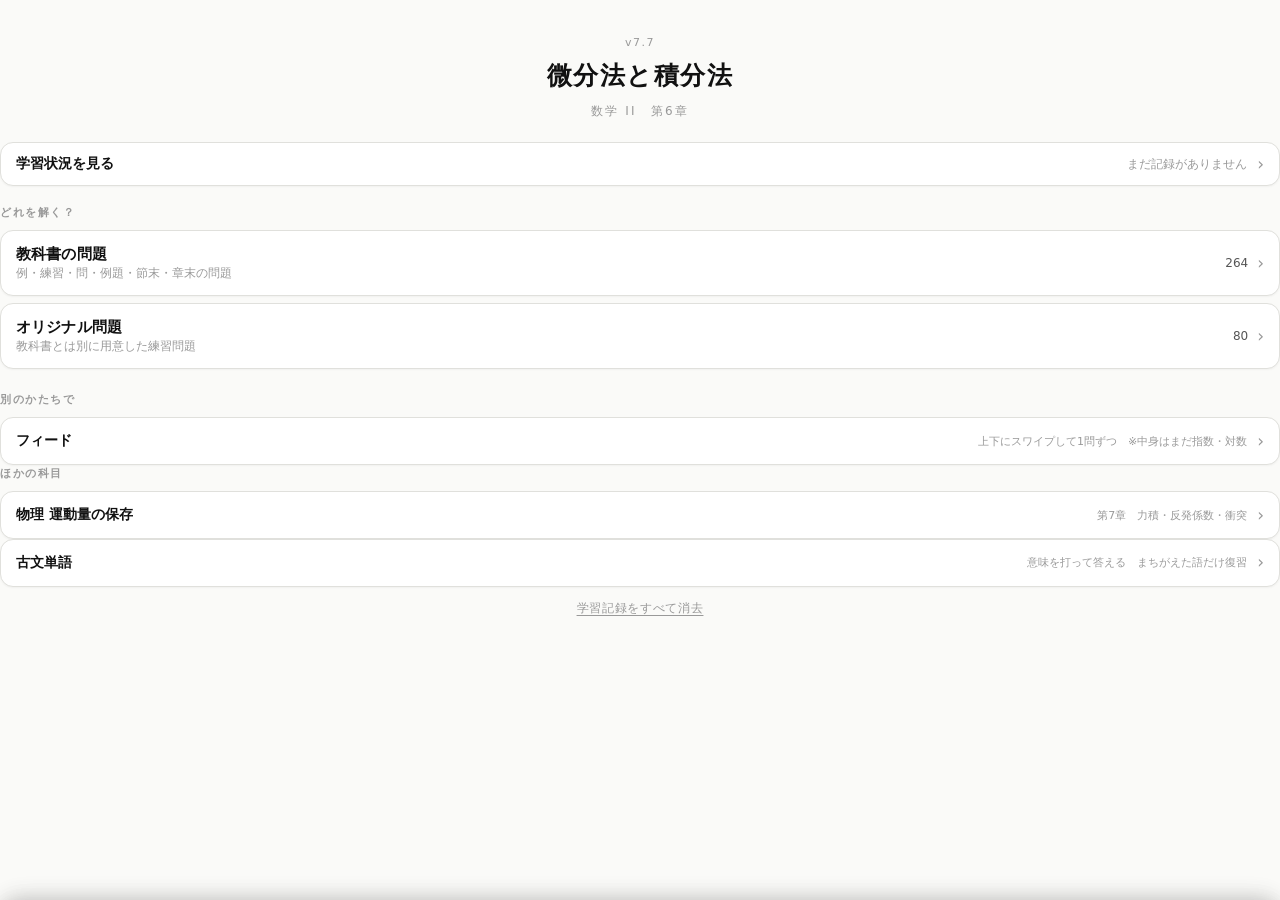
==== commit 2efe20c4: "物理は有効数字も答えのうちにした（2.0 を 2 と書いたら不正解） 科目ごとの決めごとに sigfig を足して、物理だけ厳しくした。 答えが数のときは、値が合っていてもけたが違えば正解にしない。 " ====
--- a/index.html
+++ b/index.html
@@ -13,7 +13,7 @@
 <link rel="apple-touch-icon" href="./apple-touch-icon.png">
 <link rel="icon" href="./icon-192.png" type="image/png">
 <title>読み込み中…</title>
-<link rel="stylesheet" href="./app.css?v=7.6">
+<link rel="stylesheet" href="./app.css?v=7.7">
 </head>
 <body>
 <div class="app">
@@ -21,7 +21,7 @@
   <!-- ========== トップ（教科書かオリジナルかを選ぶ） ========== -->
   <div id="home">
     <div class="mhead">
-      <p class="ver">v7.6</p>
+      <p class="ver">v7.7</p>
       <h1 id="hTitle"></h1>
       <p class="cap" id="hCap"></p>
     </div>
@@ -274,9 +274,9 @@
 </div>
 
 <script src="./katex.min.js"></script>
-<script src="./tex.js?v=7.6"></script>
-<script src="./backup.js?v=7.6"></script>
-<script src="./data-math.js?v=7.6"></script>
-<script src="./app.js?v=7.6"></script>
+<script src="./tex.js?v=7.7"></script>
+<script src="./backup.js?v=7.7"></script>
+<script src="./data-math.js?v=7.7"></script>
+<script src="./app.js?v=7.7"></script>
 </body>
 </html>
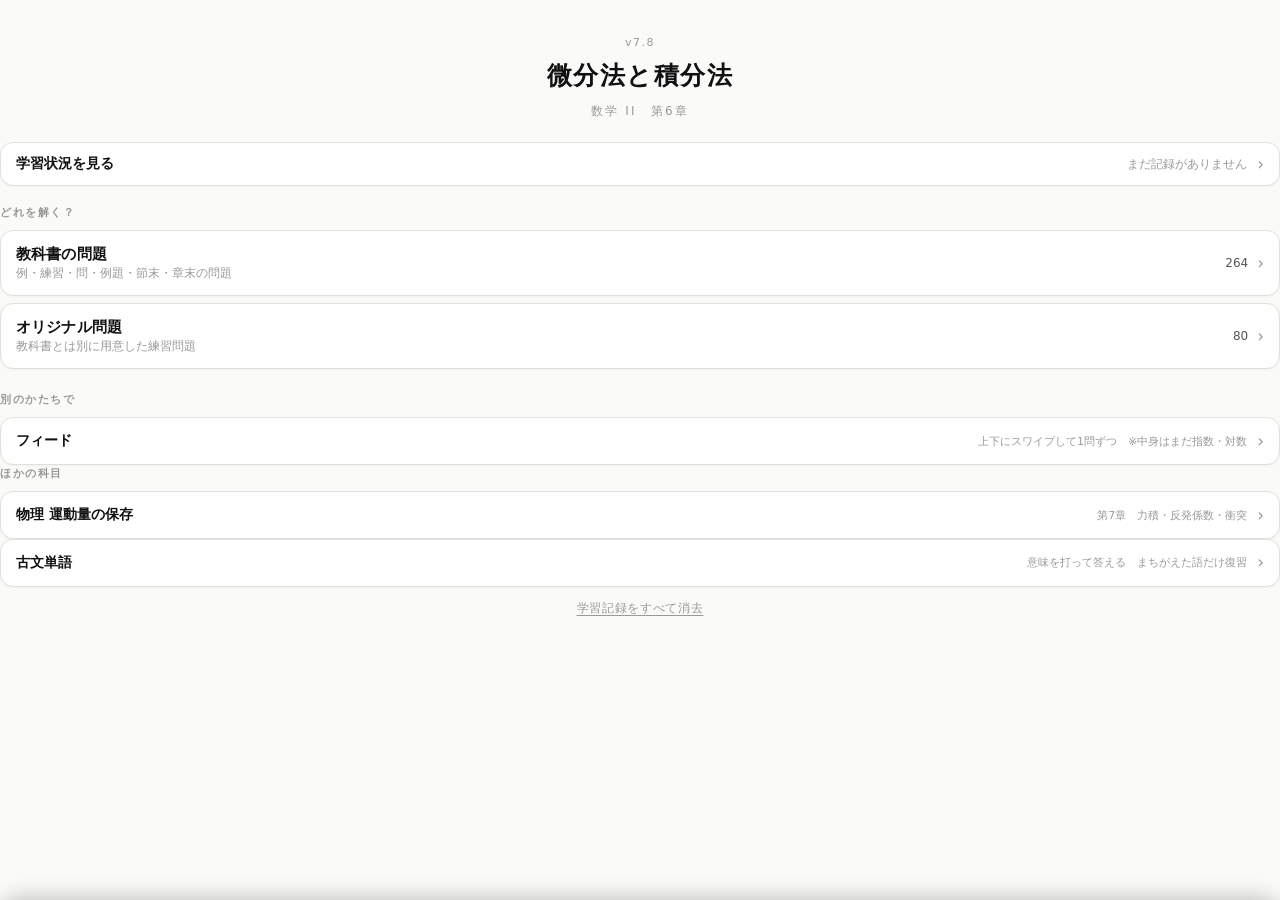
==== commit 289080aa: "物理の問題文を、その画面だけで解けるように全部書き直した 「（同じ設定で）」のように前の設問に寄りかかっていた問題が 約50問あり、1問だけ見ても質量も速さも分からない状態だった。 20題それぞれの設" ====
--- a/index.html
+++ b/index.html
@@ -13,7 +13,7 @@
 <link rel="apple-touch-icon" href="./apple-touch-icon.png">
 <link rel="icon" href="./icon-192.png" type="image/png">
 <title>読み込み中…</title>
-<link rel="stylesheet" href="./app.css?v=7.7">
+<link rel="stylesheet" href="./app.css?v=7.8">
 </head>
 <body>
 <div class="app">
@@ -21,7 +21,7 @@
   <!-- ========== トップ（教科書かオリジナルかを選ぶ） ========== -->
   <div id="home">
     <div class="mhead">
-      <p class="ver">v7.7</p>
+      <p class="ver">v7.8</p>
       <h1 id="hTitle"></h1>
       <p class="cap" id="hCap"></p>
     </div>
@@ -89,6 +89,8 @@
       <span class="lb"><span id="qLabel">問題</span><span class="wc" id="qWrong"></span><span class="fold" id="qFold">たたむ</span></span>
       <span class="qt mq" id="qText"></span>
       <span class="gv hide" id="qGiven"></span>
+      <!-- 長い問題文のとき、下にまだ続くことが分かるようにふちをぼかす -->
+      <span class="qfade" id="qFade" aria-hidden="true"></span>
     </button>
 
     <div class="tools">
@@ -274,9 +276,9 @@
 </div>
 
 <script src="./katex.min.js"></script>
-<script src="./tex.js?v=7.7"></script>
-<script src="./backup.js?v=7.7"></script>
-<script src="./data-math.js?v=7.7"></script>
-<script src="./app.js?v=7.7"></script>
+<script src="./tex.js?v=7.8"></script>
+<script src="./backup.js?v=7.8"></script>
+<script src="./data-math.js?v=7.8"></script>
+<script src="./app.js?v=7.8"></script>
 </body>
 </html>
--- a/app.css
+++ b/app.css
@@ -149,8 +149,17 @@
     flex:none; display:block; width:auto; text-align:left;
     margin:11px 12px 0; background:var(--card); border:1px solid var(--bd);
     border-radius:13px; padding:12px 14px; box-shadow:var(--sh);
-    max-height:26vh; overflow-y:auto; transition:padding .16s;
-  }
+    max-height:40vh; overflow-y:auto; transition:padding .16s;
+    -webkit-overflow-scrolling:touch;
+  }
+  /* 問題文が入りきらないときだけ、下のふちをぼかして「まだ続く」と見せる */
+  .qbox .qfade{
+    display:none; position:sticky; bottom:-12px; height:30px; margin-top:-30px;
+    background:linear-gradient(to top, var(--card) 30%, transparent);
+    pointer-events:none;
+  }
+  .qbox.over .qfade{display:block}
+  .qbox.fold .qfade{display:none}
   .qbox .lb{font-size:10px; color:var(--t3); letter-spacing:.16em; margin-bottom:5px; display:flex; gap:8px; align-items:center}
   .qbox .lb .wc{color:var(--err); letter-spacing:.02em}
   .qbox .lb .fold{margin-left:auto; letter-spacing:.04em; text-decoration:underline; text-underline-offset:2px}
@@ -512,7 +521,7 @@
     .mhead .cap{margin-top:3px}
     .bar{padding:4px 8px}
     .ib{width:34px; height:34px}
-    .qbox{margin-top:8px; padding:9px 13px; max-height:34vh}
+    .qbox{margin-top:8px; padding:9px 13px; max-height:46vh}
     .qbox .qt{font-size:16px}
     .tools{padding:7px 12px 6px}
     .tb{height:32px}
